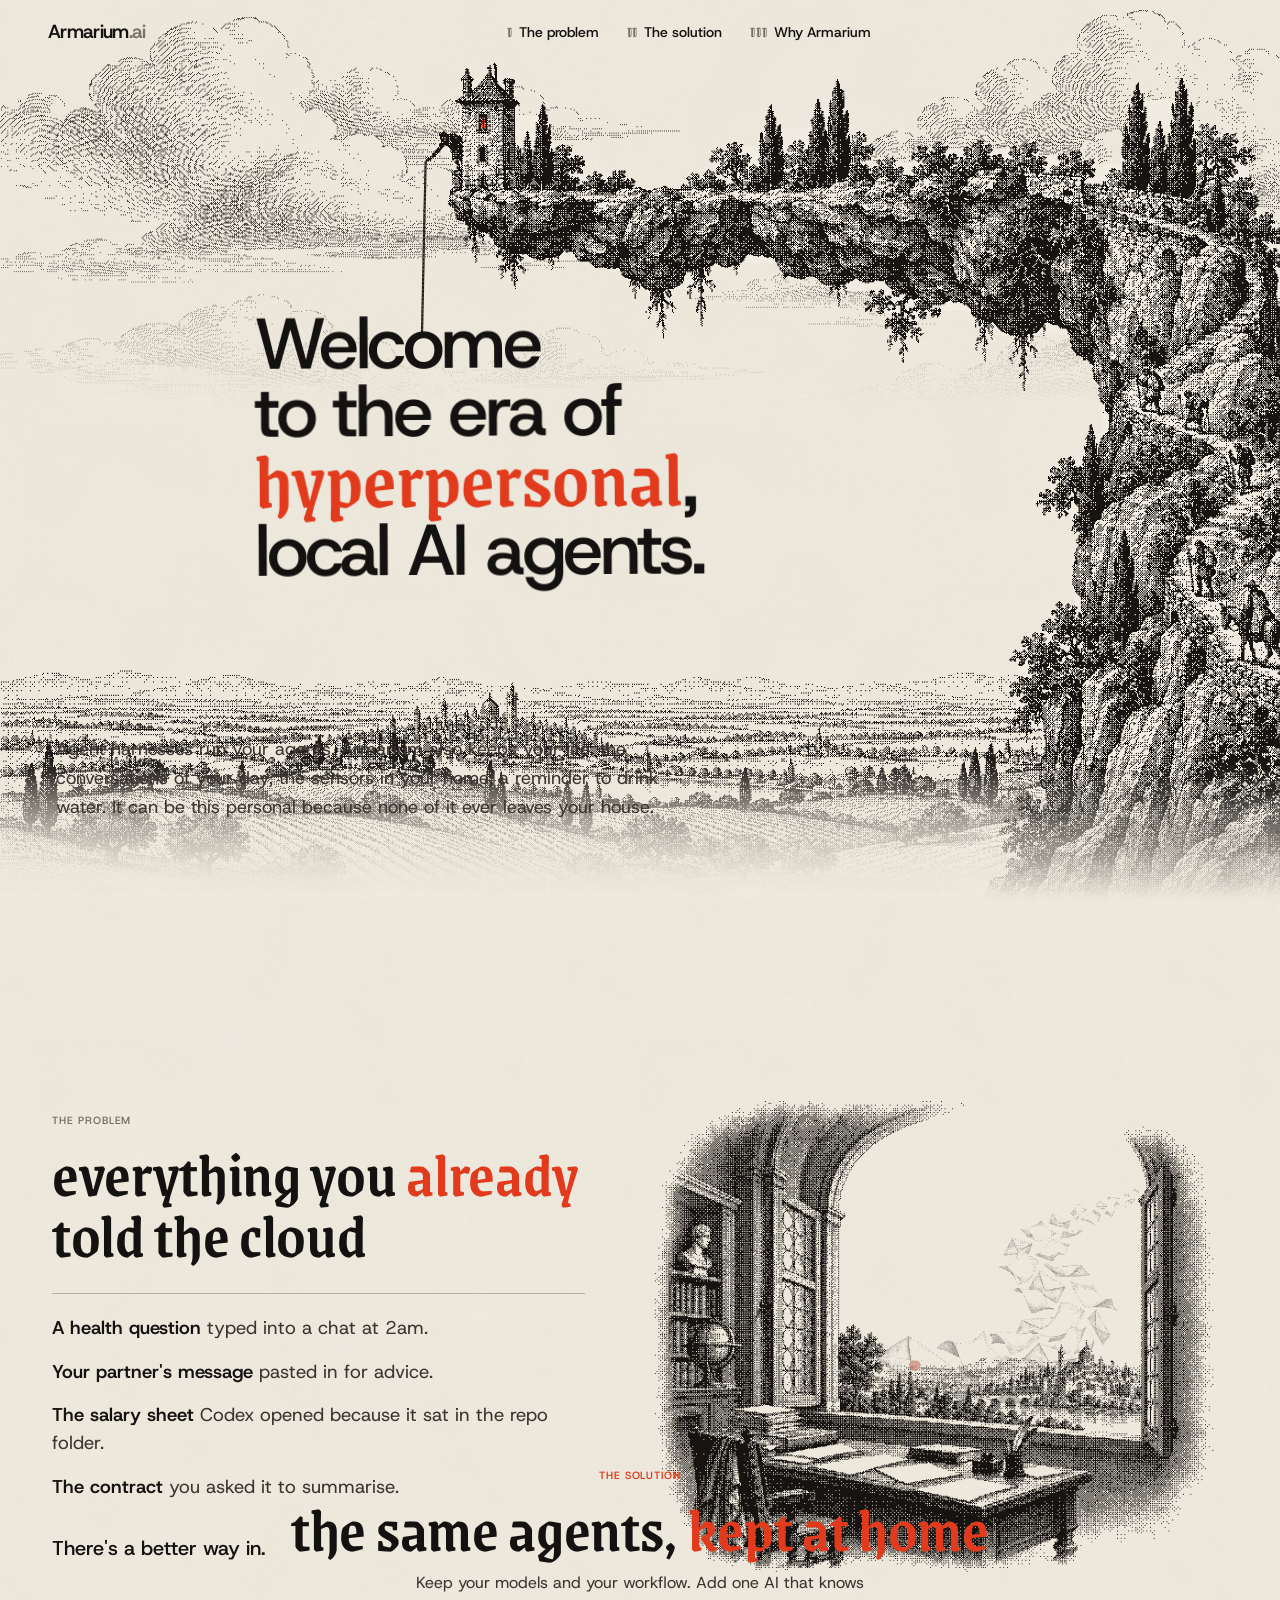
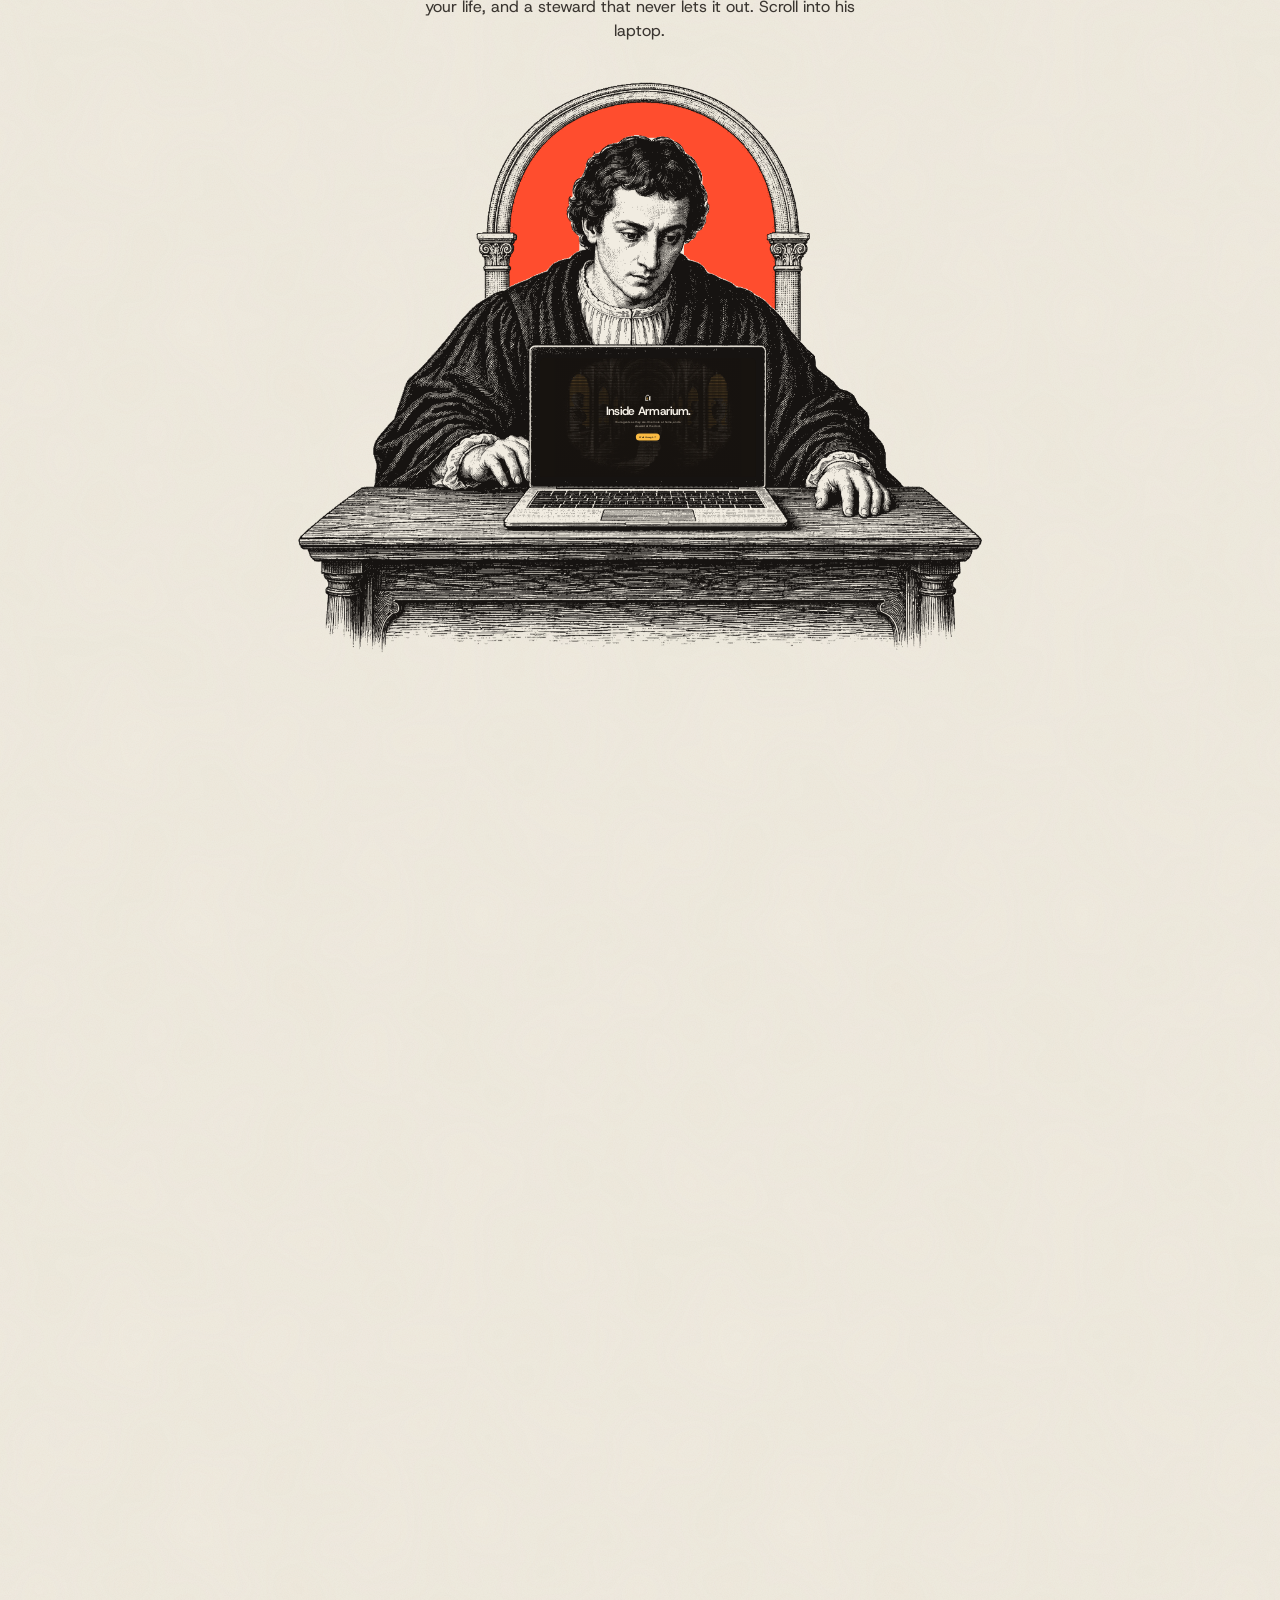
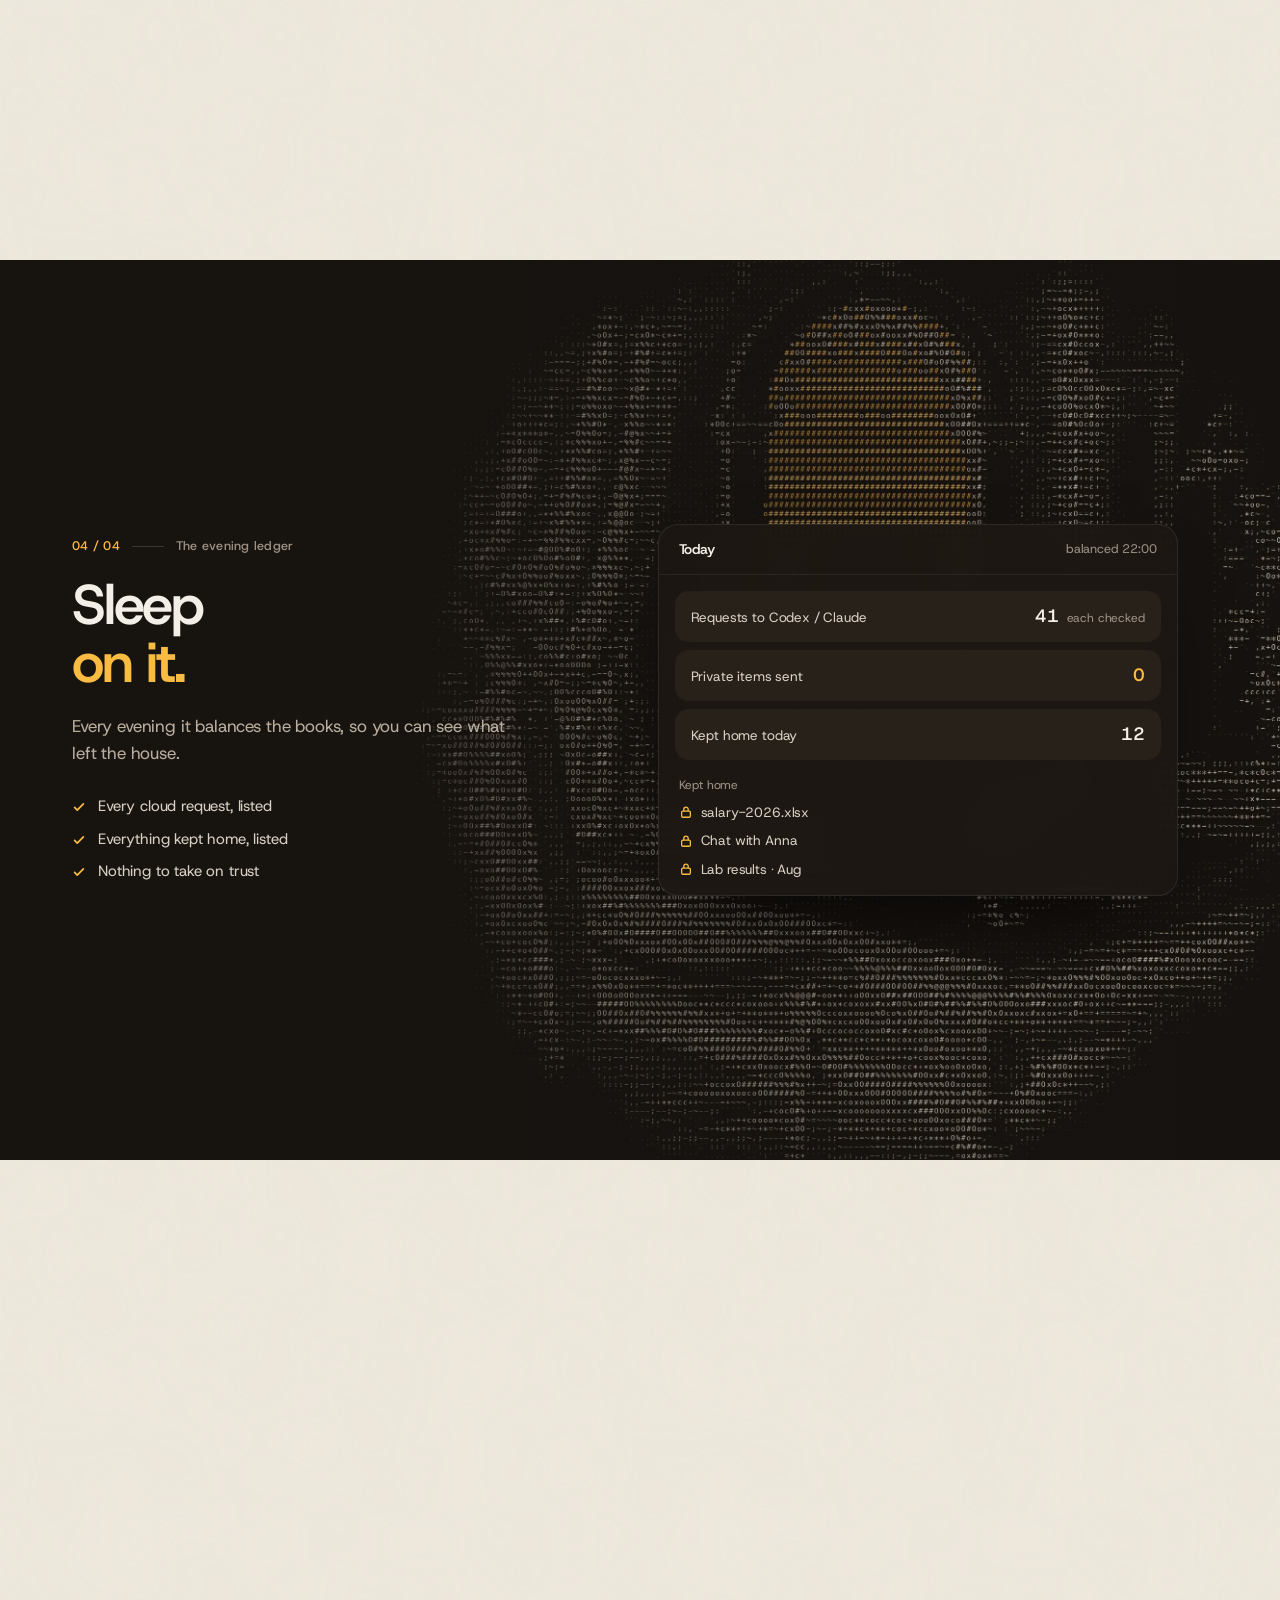
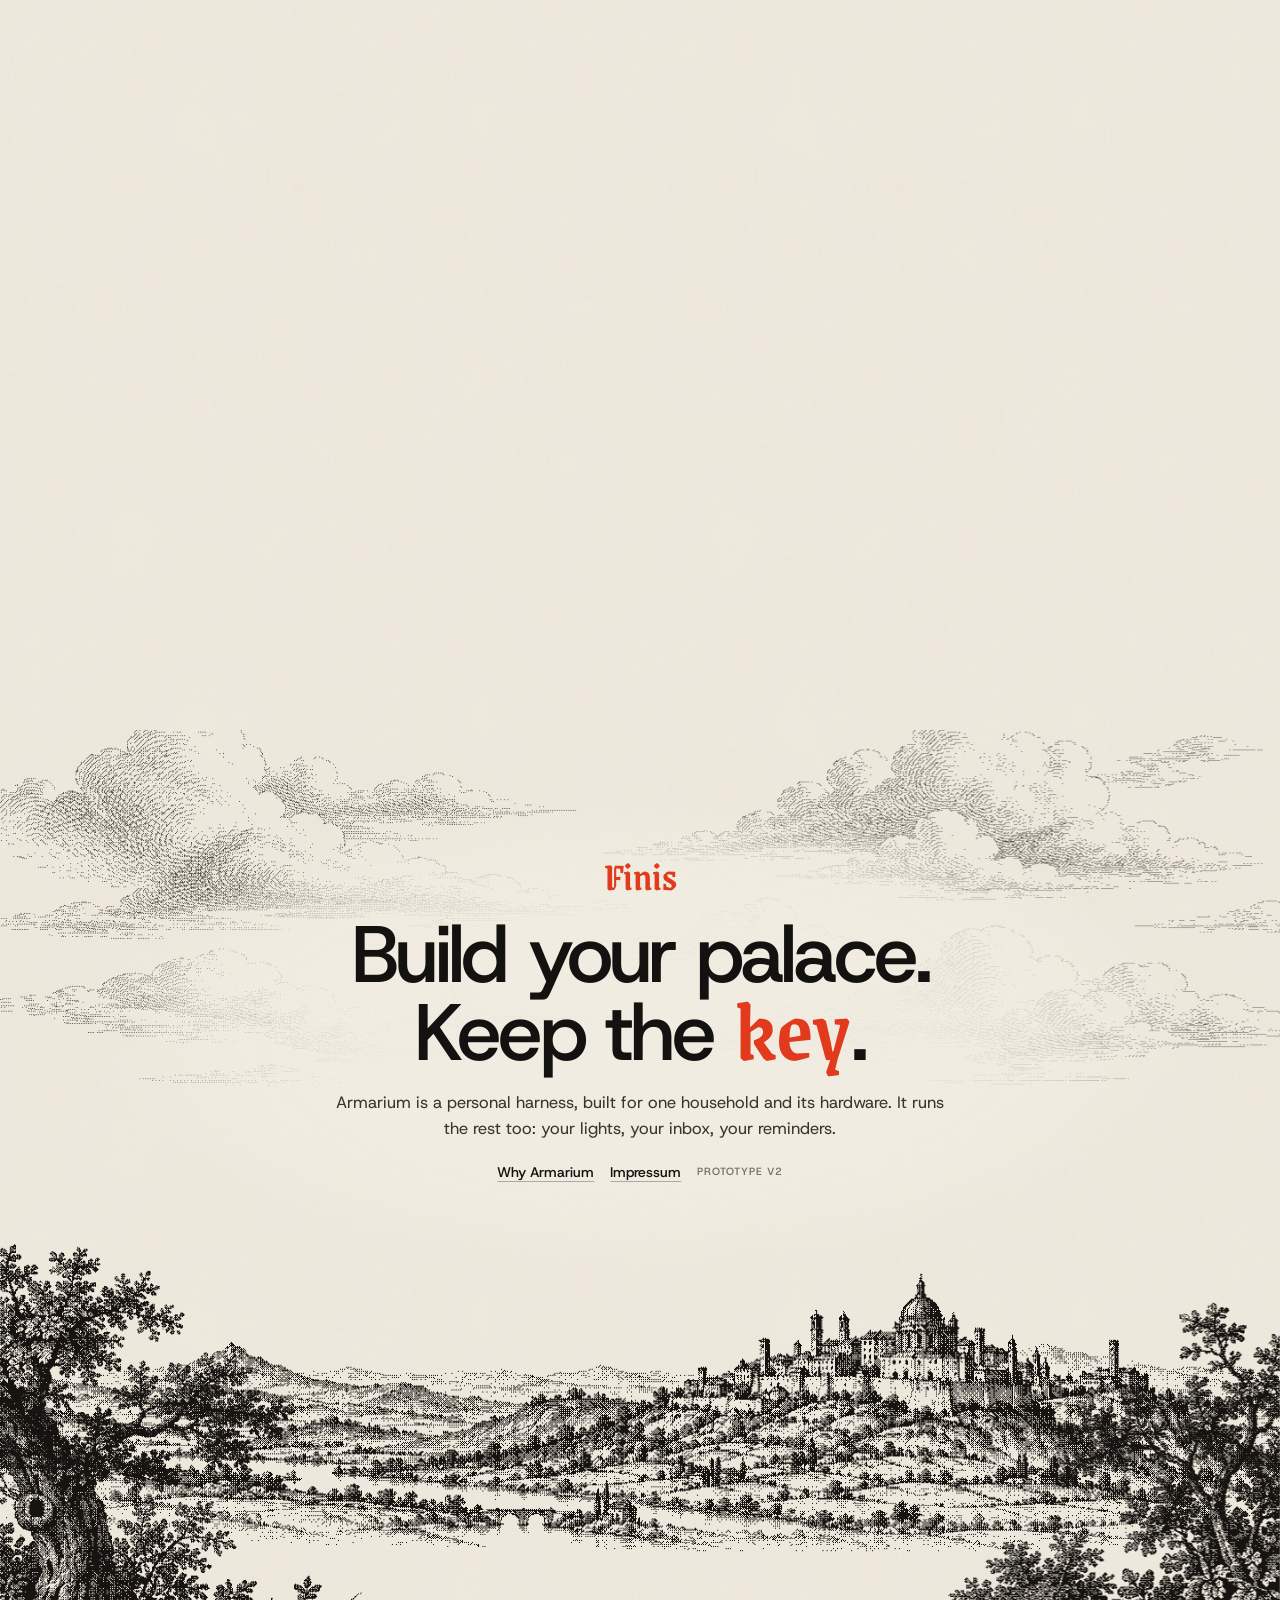
==== v2/index.html @ c32f6565 "v2: exit glide shows finis, centred problem on phone" ====
<!doctype html>
<html lang="en">
  <head>
    <meta charset="UTF-8" />
    <meta name="viewport" content="width=device-width, initial-scale=1.0" />
    <meta name="theme-color" content="#f1ece1" />
    <title>Armarium - the memory palace, rebuilt in your house</title>
    <meta name="description" content="A private, local-first AI that remembers your life, runs on your own hardware, and never tells anyone." />
    <link rel="icon" href="data:image/svg+xml,%3Csvg xmlns='http://www.w3.org/2000/svg' viewBox='0 0 32 32'%3E%3Crect width='32' height='32' rx='7' fill='%23141210'/%3E%3Cpath d='M9 26V15a7 7 0 0 1 14 0v11z' fill='%23ff4d2e'/%3E%3C/svg%3E" />
    <script type="module" crossorigin src="./assets/index-BwHgzNXh.js"></script>
    <link rel="stylesheet" crossorigin href="./assets/index-C-nIjkqU.css">
  </head>
  <body>
    <div id="root"></div>
  </body>
</html>
---- v2/assets/index-C-nIjkqU.css ----
@font-face{font-family:Host Grotesk Variable;font-style:normal;font-display:swap;font-weight:300 800;src:url(./host-grotesk-latin-ext-wght-normal-B8jkyusk.woff2) format("woff2-variations");unicode-range:U+0100-02BA,U+02BD-02C5,U+02C7-02CC,U+02CE-02D7,U+02DD-02FF,U+0304,U+0308,U+0329,U+1D00-1DBF,U+1E00-1E9F,U+1EF2-1EFF,U+2020,U+20A0-20AB,U+20AD-20C0,U+2113,U+2C60-2C7F,U+A720-A7FF}@font-face{font-family:Host Grotesk Variable;font-style:normal;font-display:swap;font-weight:300 800;src:url(./host-grotesk-latin-wght-normal-CBa0fl4q.woff2) format("woff2-variations");unicode-range:U+0000-00FF,U+0131,U+0152-0153,U+02BB-02BC,U+02C6,U+02DA,U+02DC,U+0304,U+0308,U+0329,U+2000-206F,U+20AC,U+2122,U+2191,U+2193,U+2212,U+2215,U+FEFF,U+FFFD}@font-face{font-family:Grenze Gotisch Variable;font-style:normal;font-display:swap;font-weight:100 900;src:url(./grenze-gotisch-vietnamese-wght-normal-DCapxpm9.woff2) format("woff2-variations");unicode-range:U+0102-0103,U+0110-0111,U+0128-0129,U+0168-0169,U+01A0-01A1,U+01AF-01B0,U+0300-0301,U+0303-0304,U+0308-0309,U+0323,U+0329,U+1EA0-1EF9,U+20AB}@font-face{font-family:Grenze Gotisch Variable;font-style:normal;font-display:swap;font-weight:100 900;src:url(./grenze-gotisch-latin-ext-wght-normal-HmOq8Fgg.woff2) format("woff2-variations");unicode-range:U+0100-02BA,U+02BD-02C5,U+02C7-02CC,U+02CE-02D7,U+02DD-02FF,U+0304,U+0308,U+0329,U+1D00-1DBF,U+1E00-1E9F,U+1EF2-1EFF,U+2020,U+20A0-20AB,U+20AD-20C0,U+2113,U+2C60-2C7F,U+A720-A7FF}@font-face{font-family:Grenze Gotisch Variable;font-style:normal;font-display:swap;font-weight:100 900;src:url(./grenze-gotisch-latin-wght-normal-BhUVw2FV.woff2) format("woff2-variations");unicode-range:U+0000-00FF,U+0131,U+0152-0153,U+02BB-02BC,U+02C6,U+02DA,U+02DC,U+0304,U+0308,U+0329,U+2000-206F,U+20AC,U+2122,U+2191,U+2193,U+2212,U+2215,U+FEFF,U+FFFD}@layer properties{@supports (((-webkit-hyphens:none)) and (not (margin-trim:inline))) or ((-moz-orient:inline) and (not (color:rgb(from red r g b)))){*,:before,:after,::backdrop{--tw-translate-x:0;--tw-translate-y:0;--tw-translate-z:0;--tw-scale-x:1;--tw-scale-y:1;--tw-scale-z:1;--tw-rotate-x:initial;--tw-rotate-y:initial;--tw-rotate-z:initial;--tw-skew-x:initial;--tw-skew-y:initial;--tw-pan-x:initial;--tw-pan-y:initial;--tw-pinch-zoom:initial;--tw-scroll-snap-strictness:proximity;--tw-space-y-reverse:0;--tw-border-style:solid;--tw-gradient-position:initial;--tw-gradient-from:#0000;--tw-gradient-via:#0000;--tw-gradient-to:#0000;--tw-gradient-stops:initial;--tw-gradient-via-stops:initial;--tw-gradient-from-position:0%;--tw-gradient-via-position:50%;--tw-gradient-to-position:100%;--tw-leading:initial;--tw-font-weight:initial;--tw-tracking:initial;--tw-ordinal:initial;--tw-slashed-zero:initial;--tw-numeric-figure:initial;--tw-numeric-spacing:initial;--tw-numeric-fraction:initial;--tw-shadow:0 0 #0000;--tw-shadow-color:initial;--tw-shadow-alpha:100%;--tw-inset-shadow:0 0 #0000;--tw-inset-shadow-color:initial;--tw-inset-shadow-alpha:100%;--tw-ring-color:initial;--tw-ring-shadow:0 0 #0000;--tw-inset-ring-color:initial;--tw-inset-ring-shadow:0 0 #0000;--tw-ring-inset:initial;--tw-ring-offset-width:0px;--tw-ring-offset-color:#fff;--tw-ring-offset-shadow:0 0 #0000;--tw-blur:initial;--tw-brightness:initial;--tw-contrast:initial;--tw-grayscale:initial;--tw-hue-rotate:initial;--tw-invert:initial;--tw-opacity:initial;--tw-saturate:initial;--tw-sepia:initial;--tw-drop-shadow:initial;--tw-drop-shadow-color:initial;--tw-drop-shadow-alpha:100%;--tw-drop-shadow-size:initial;--tw-backdrop-blur:initial;--tw-backdrop-brightness:initial;--tw-backdrop-contrast:initial;--tw-backdrop-grayscale:initial;--tw-backdrop-hue-rotate:initial;--tw-backdrop-invert:initial;--tw-backdrop-opacity:initial;--tw-backdrop-saturate:initial;--tw-backdrop-sepia:initial}}}@layer theme{:root,:host{--font-mono:ui-monospace, SFMono-Regular, Menlo, Monaco, Consolas, "Liberation Mono", "Courier New", monospace;--color-white:#fff;--spacing:.25rem;--font-weight-medium:500;--font-weight-semibold:600;--font-weight-bold:700;--blur-sm:8px;--blur-xl:24px;--default-transition-duration:.15s;--default-transition-timing-function:cubic-bezier(.4, 0, .2, 1);--default-font-family:var(--f-body);--default-mono-font-family:var(--font-mono);--color-paper:#f1ece1;--color-ink:#141210;--color-ink-2:#3a3530;--color-mute:#7a7266;--color-line:#14121024;--color-verm:#ff4d2e;--color-verm-deep:#e23a1c;--color-gold:#c79a3a}}@layer base{*,:after,:before,::backdrop{box-sizing:border-box;border:0 solid;margin:0;padding:0}::file-selector-button{box-sizing:border-box;border:0 solid;margin:0;padding:0}html,:host{-webkit-text-size-adjust:100%;tab-size:4;line-height:1.5;font-family:var(--default-font-family,-apple-system, BlinkMacSystemFont, "Segoe UI", Roboto, "Helvetica Neue", "Noto Sans", Arial, sans-serif, "Apple Color Emoji", "Segoe UI Emoji", "Segoe UI Symbol", "Noto Color Emoji");font-feature-settings:var(--default-font-feature-settings,normal);font-variation-settings:var(--default-font-variation-settings,normal);-webkit-tap-highlight-color:transparent}hr{height:0;color:inherit;border-top-width:1px}abbr:where([title]){-webkit-text-decoration:underline dotted;text-decoration:underline dotted}h1,h2,h3,h4,h5,h6{font-size:inherit;font-weight:inherit}a{color:inherit;-webkit-text-decoration:inherit;text-decoration:inherit}b,strong{font-weight:bolder}code,kbd,samp,pre{font-family:var(--default-mono-font-family,ui-monospace, SFMono-Regular, Menlo, Monaco, Consolas, "Liberation Mono", "Courier New", monospace);font-feature-settings:var(--default-mono-font-feature-settings,normal);font-variation-settings:var(--default-mono-font-variation-settings,normal);font-size:1em}small{font-size:80%}sub,sup{vertical-align:baseline;font-size:75%;line-height:0;position:relative}sub{bottom:-.25em}sup{top:-.5em}table{text-indent:0;border-color:inherit;border-collapse:collapse}:-moz-focusring:where(:not(iframe)){outline:auto}progress{vertical-align:baseline}summary{display:list-item}ol,ul,menu{list-style:none}img,svg,video,canvas,audio,iframe,embed,object{vertical-align:middle;display:block}img,video{max-width:100%;height:auto}button,input,select,optgroup,textarea{font:inherit;font-feature-settings:inherit;font-variation-settings:inherit;letter-spacing:inherit;color:inherit;opacity:1;background-color:#0000;border-radius:0}::file-selector-button{font:inherit;font-feature-settings:inherit;font-variation-settings:inherit;letter-spacing:inherit;color:inherit;opacity:1;background-color:#0000;border-radius:0}:where(select:is([multiple],[size])) optgroup{font-weight:bolder}:where(select:is([multiple],[size])) optgroup option{padding-inline-start:20px}::file-selector-button{margin-inline-end:4px}::placeholder{opacity:1}@supports (not ((-webkit-appearance:-apple-pay-button))) or (contain-intrinsic-size:1px){::placeholder{color:currentColor}@supports (color:color-mix(in lab,red,red)){::placeholder{color:color-mix(in oklab,currentcolor 50%,transparent)}}}textarea{resize:vertical}::-webkit-search-decoration{-webkit-appearance:none}::-webkit-date-and-time-value{min-height:1lh;text-align:inherit}::-webkit-datetime-edit{display:inline-flex}::-webkit-datetime-edit-fields-wrapper{padding:0}::-webkit-datetime-edit{padding-block:0}::-webkit-datetime-edit-year-field{padding-block:0}::-webkit-datetime-edit-month-field{padding-block:0}::-webkit-datetime-edit-day-field{padding-block:0}::-webkit-datetime-edit-hour-field{padding-block:0}::-webkit-datetime-edit-minute-field{padding-block:0}::-webkit-datetime-edit-second-field{padding-block:0}::-webkit-datetime-edit-millisecond-field{padding-block:0}::-webkit-datetime-edit-meridiem-field{padding-block:0}::-webkit-calendar-picker-indicator{line-height:1}:-moz-ui-invalid{box-shadow:none}button,input:where([type=button],[type=reset],[type=submit]){appearance:button}::file-selector-button{appearance:button}::-webkit-inner-spin-button{height:auto}::-webkit-outer-spin-button{height:auto}[hidden]:where(:not([hidden=until-found])){display:none!important}}@layer components;@layer utilities{.\@container{container-type:inline-size}.pointer-events-none{pointer-events:none}.visible{visibility:visible}.absolute{position:absolute}.fixed{position:fixed}.relative{position:relative}.static{position:static}.sticky{position:sticky}.inset-0{inset:0}.inset-x-0{inset-inline:0}.inset-y-0{inset-block:0}.-top-14{top:calc(var(--spacing) * -14)}.top-0{top:0}.top-1\/2{top:50%}.top-14{top:calc(var(--spacing) * 14)}.top-\[-2\%\]{top:-2%}.top-\[-7\%\]{top:-7%}.top-\[8\%\]{top:8%}.top-\[13\%\]{top:13%}.top-\[36\%\]{top:36%}.top-\[37\%\]{top:37%}.top-\[46\%\]{top:46%}.top-\[47\%\]{top:47%}.top-\[48\%\]{top:48%}.top-\[max\(15\%\,calc\(100\%-100vw\*1\.62\+8svh\)\)\]{top:max(15%,100% - 162vw + 8svh)}.top-full{top:100%}.right-0{right:0}.right-\[-2\%\]{right:-2%}.bottom-0{bottom:0}.left-0{left:0}.left-1\/2{left:50%}.left-2\.5{left:calc(var(--spacing) * 2.5)}.left-7{left:calc(var(--spacing) * 7)}.left-\[-10\%\]{left:-10%}.isolate{isolation:isolate}.-z-10{z-index:-10}.z-10{z-index:10}.z-40{z-index:40}.z-\[1\]{z-index:1}.z-\[2\]{z-index:2}.z-\[3\]{z-index:3}.z-\[70\]{z-index:70}.z-\[80\]{z-index:80}.container{width:100%}@media(min-width:40rem){.container{max-width:40rem}}@media(min-width:48rem){.container{max-width:48rem}}@media(min-width:64rem){.container{max-width:64rem}}@media(min-width:80rem){.container{max-width:80rem}}@media(min-width:96rem){.container{max-width:96rem}}.m-0{margin:0}.-mx-4{margin-inline:calc(var(--spacing) * -4)}.mx-auto{margin-inline:auto}.mt-1{margin-top:var(--spacing)}.mt-1\.5{margin-top:calc(var(--spacing) * 1.5)}.mt-2{margin-top:calc(var(--spacing) * 2)}.mt-3{margin-top:calc(var(--spacing) * 3)}.mt-3\.5{margin-top:calc(var(--spacing) * 3.5)}.mt-4{margin-top:calc(var(--spacing) * 4)}.mt-5{margin-top:calc(var(--spacing) * 5)}.mt-6{margin-top:calc(var(--spacing) * 6)}.mt-7{margin-top:calc(var(--spacing) * 7)}.mt-8{margin-top:calc(var(--spacing) * 8)}.mt-10{margin-top:calc(var(--spacing) * 10)}.mt-12{margin-top:calc(var(--spacing) * 12)}.mt-16{margin-top:calc(var(--spacing) * 16)}.mt-20{margin-top:calc(var(--spacing) * 20)}.mt-24{margin-top:calc(var(--spacing) * 24)}.mt-\[5px\]{margin-top:5px}.ml-2{margin-left:calc(var(--spacing) * 2)}.block{display:block}.flex{display:flex}.grid{display:grid}.hidden{display:none}.inline{display:inline}.inline-flex{display:inline-flex}.table{display:table}.h-2{height:calc(var(--spacing) * 2)}.h-3\.5{height:calc(var(--spacing) * 3.5)}.h-4{height:calc(var(--spacing) * 4)}.h-5{height:calc(var(--spacing) * 5)}.h-6{height:calc(var(--spacing) * 6)}.h-12{height:calc(var(--spacing) * 12)}.h-16{height:calc(var(--spacing) * 16)}.h-32{height:calc(var(--spacing) * 32)}.h-\[2px\]{height:2px}.h-\[9px\]{height:9px}.h-\[26px\]{height:26px}.h-\[48\%\]{height:48%}.h-\[52\%\]{height:52%}.h-\[100svh\]{height:100svh}.h-\[100vh\]{height:100vh}.h-\[118\%\]{height:118%}.h-\[140px\]{height:140px}.h-auto{height:auto}.h-full{height:100%}.h-px{height:1px}.min-h-\[640px\]{min-height:640px}.min-h-\[660px\]{min-height:660px}.min-h-\[720px\]{min-height:720px}.min-h-full{min-height:100%}.w-2{width:calc(var(--spacing) * 2)}.w-3\.5{width:calc(var(--spacing) * 3.5)}.w-4{width:calc(var(--spacing) * 4)}.w-5{width:calc(var(--spacing) * 5)}.w-6{width:calc(var(--spacing) * 6)}.w-8{width:calc(var(--spacing) * 8)}.w-12{width:calc(var(--spacing) * 12)}.w-\[9px\]{width:9px}.w-\[18\%\]{width:18%}.w-\[26px\]{width:26px}.w-\[118\%\]{width:118%}.w-\[120\%\]{width:120%}.w-\[600\%\]{width:600%}.w-\[min\(1100px\,86\%\)\]{width:min(1100px,86%)}.w-auto{width:auto}.w-full{width:100%}.max-w-\[340px\]{max-width:340px}.max-w-\[360px\]{max-width:360px}.max-w-\[440px\]{max-width:440px}.max-w-\[460px\]{max-width:460px}.max-w-\[520px\]{max-width:520px}.max-w-\[620px\]{max-width:620px}.max-w-\[640px\]{max-width:640px}.max-w-\[680px\]{max-width:680px}.max-w-\[760px\]{max-width:760px}.max-w-\[900px\]{max-width:900px}.max-w-\[1200px\]{max-width:1200px}.max-w-\[1240px\]{max-width:1240px}.max-w-\[1280px\]{max-width:1280px}.max-w-\[1440px\]{max-width:1440px}.max-w-none{max-width:none}.flex-1{flex:1}.shrink-0{flex-shrink:0}.grow{flex-grow:1}.origin-top-left{transform-origin:0 0}.-translate-x-1\/2{--tw-translate-x: -50% ;translate:var(--tw-translate-x) var(--tw-translate-y)}.-translate-x-full{--tw-translate-x:-100%;translate:var(--tw-translate-x) var(--tw-translate-y)}.-translate-y-1\/2{--tw-translate-y: -50% ;translate:var(--tw-translate-x) var(--tw-translate-y)}.translate-y-\[6\%\]{--tw-translate-y:6%;translate:var(--tw-translate-x) var(--tw-translate-y)}.translate-y-\[9\%\]{--tw-translate-y:9%;translate:var(--tw-translate-x) var(--tw-translate-y)}.-scale-x-100{--tw-scale-x: -100% ;scale:var(--tw-scale-x) var(--tw-scale-y)}.transform{transform:var(--tw-rotate-x,) var(--tw-rotate-y,) var(--tw-rotate-z,) var(--tw-skew-x,) var(--tw-skew-y,)}.cursor-pointer{cursor:pointer}.touch-pan-y{--tw-pan-y:pan-y;touch-action:var(--tw-pan-x,) var(--tw-pan-y,) var(--tw-pinch-zoom,)}.resize{resize:both}.snap-x{scroll-snap-type:x var(--tw-scroll-snap-strictness)}.snap-mandatory{--tw-scroll-snap-strictness:mandatory}.snap-start{scroll-snap-align:start}.snap-always{scroll-snap-stop:always}.scroll-mt-10{scroll-margin-top:calc(var(--spacing) * 10)}.list-none{list-style-type:none}.grid-cols-2{grid-template-columns:repeat(2,minmax(0,1fr))}.flex-col{flex-direction:column}.flex-wrap{flex-wrap:wrap}.place-items-center{place-items:center}.items-baseline{align-items:baseline}.items-center{align-items:center}.justify-between{justify-content:space-between}.justify-center{justify-content:center}.justify-start{justify-content:flex-start}.gap-1{gap:var(--spacing)}.gap-1\.5{gap:calc(var(--spacing) * 1.5)}.gap-2{gap:calc(var(--spacing) * 2)}.gap-2\.5{gap:calc(var(--spacing) * 2.5)}.gap-3{gap:calc(var(--spacing) * 3)}.gap-4{gap:calc(var(--spacing) * 4)}.gap-5{gap:calc(var(--spacing) * 5)}.gap-6{gap:calc(var(--spacing) * 6)}.gap-7{gap:calc(var(--spacing) * 7)}.gap-8{gap:calc(var(--spacing) * 8)}.gap-14{gap:calc(var(--spacing) * 14)}:where(.space-y-1>:not(:last-child)){--tw-space-y-reverse:0;margin-block-start:calc(var(--spacing) * var(--tw-space-y-reverse));margin-block-end:calc(var(--spacing) * calc(1 - var(--tw-space-y-reverse)))}:where(.space-y-2>:not(:last-child)){--tw-space-y-reverse:0;margin-block-start:calc(calc(var(--spacing) * 2) * var(--tw-space-y-reverse));margin-block-end:calc(calc(var(--spacing) * 2) * calc(1 - var(--tw-space-y-reverse)))}:where(.space-y-2\.5>:not(:last-child)){--tw-space-y-reverse:0;margin-block-start:calc(calc(var(--spacing) * 2.5) * var(--tw-space-y-reverse));margin-block-end:calc(calc(var(--spacing) * 2.5) * calc(1 - var(--tw-space-y-reverse)))}:where(.space-y-3\.5>:not(:last-child)){--tw-space-y-reverse:0;margin-block-start:calc(calc(var(--spacing) * 3.5) * var(--tw-space-y-reverse));margin-block-end:calc(calc(var(--spacing) * 3.5) * calc(1 - var(--tw-space-y-reverse)))}:where(.space-y-4>:not(:last-child)){--tw-space-y-reverse:0;margin-block-start:calc(calc(var(--spacing) * 4) * var(--tw-space-y-reverse));margin-block-end:calc(calc(var(--spacing) * 4) * calc(1 - var(--tw-space-y-reverse)))}:where(.space-y-8>:not(:last-child)){--tw-space-y-reverse:0;margin-block-start:calc(calc(var(--spacing) * 8) * var(--tw-space-y-reverse));margin-block-end:calc(calc(var(--spacing) * 8) * calc(1 - var(--tw-space-y-reverse)))}:where(.space-y-24>:not(:last-child)){--tw-space-y-reverse:0;margin-block-start:calc(calc(var(--spacing) * 24) * var(--tw-space-y-reverse));margin-block-end:calc(calc(var(--spacing) * 24) * calc(1 - var(--tw-space-y-reverse)))}.gap-x-4{column-gap:calc(var(--spacing) * 4)}.gap-y-2{row-gap:calc(var(--spacing) * 2)}.overflow-hidden{overflow:hidden}.overflow-visible{overflow:visible}.overflow-x-auto{overflow-x:auto}.overscroll-contain{overscroll-behavior:contain}.overscroll-x-contain{overscroll-behavior-x:contain}.rounded-\[6px\]{border-radius:6px}.rounded-\[14px\]{border-radius:14px}.rounded-\[20px\]{border-radius:20px}.rounded-full{border-radius:3.40282e38px}.border{border-style:var(--tw-border-style);border-width:1px}.border-t{border-top-style:var(--tw-border-style);border-top-width:1px}.border-b{border-bottom-style:var(--tw-border-style);border-bottom-width:1px}.border-ink\/25{border-color:#14121040}@supports (color:color-mix(in lab,red,red)){.border-ink\/25{border-color:color-mix(in oklab,var(--color-ink) 25%,transparent)}}.border-ink\/80{border-color:#141210cc}@supports (color:color-mix(in lab,red,red)){.border-ink\/80{border-color:color-mix(in oklab,var(--color-ink) 80%,transparent)}}.border-line{border-color:var(--color-line)}.border-white\/\[0\.07\]{border-color:#ffffff12}@supports (color:color-mix(in lab,red,red)){.border-white\/\[0\.07\]{border-color:color-mix(in oklab,var(--color-white) 7%,transparent)}}.border-white\/\[0\.08\]{border-color:#ffffff14}@supports (color:color-mix(in lab,red,red)){.border-white\/\[0\.08\]{border-color:color-mix(in oklab,var(--color-white) 8%,transparent)}}.bg-\[\#1d1813\]\/90{background-color:#1d1813e6}.bg-\[\#17130f\]{background-color:#17130f}.bg-\[\#28211a\]{background-color:#28211a}.bg-\[\#fabb43\]{background-color:#fabb43}.bg-\[\#fabb43\]\/\[0\.13\]{background-color:#fabb4321}.bg-ink{background-color:var(--color-ink)}.bg-paper{background-color:var(--color-paper)}.bg-paper\/80{background-color:#f1ece1cc}@supports (color:color-mix(in lab,red,red)){.bg-paper\/80{background-color:color-mix(in oklab,var(--color-paper) 80%,transparent)}}.bg-verm{background-color:var(--color-verm)}.bg-white\/15{background-color:#ffffff26}@supports (color:color-mix(in lab,red,red)){.bg-white\/15{background-color:color-mix(in oklab,var(--color-white) 15%,transparent)}}.bg-gradient-to-b{--tw-gradient-position:to bottom in oklab;background-image:linear-gradient(var(--tw-gradient-stops))}.bg-gradient-to-r{--tw-gradient-position:to right in oklab;background-image:linear-gradient(var(--tw-gradient-stops))}.bg-\[linear-gradient\(180deg\,rgba\(23\,19\,15\,\.1\)_0\%\,rgba\(23\,19\,15\,\.55\)_14\%\,rgba\(23\,19\,15\,\.92\)_30\%\,\#17130f_42\%\)\]{background-image:linear-gradient(#17130f1a,#17130f8c 14%,#17130feb 30%,#17130f 42%)}.bg-\[radial-gradient\(ellipse_at_center\,rgb\(241_236_225\/0\.95\)_35\%\,rgb\(241_236_225\/0\.7\)_55\%\,transparent_72\%\)\]{background-image:radial-gradient(#f1ece1f2 35%,#f1ece1b3 55%,#0000 72%)}.bg-\[radial-gradient\(ellipse_at_center\,rgb\(241_236_225\/0\.95\)_40\%\,rgb\(241_236_225\/0\.7\)_60\%\,transparent_78\%\)\]{background-image:radial-gradient(#f1ece1f2 40%,#f1ece1b3 60%,#0000 78%)}.bg-\[radial-gradient\(ellipse_at_center\,rgba\(23\,19\,15\,\.92\)_0\%\,rgba\(23\,19\,15\,\.6\)_40\%\,rgba\(23\,19\,15\,\.05\)_100\%\)\]{background-image:radial-gradient(#17130feb,#17130f99 40%,#17130f0d)}.from-paper{--tw-gradient-from:var(--color-paper);--tw-gradient-stops:var(--tw-gradient-via-stops,var(--tw-gradient-position), var(--tw-gradient-from) var(--tw-gradient-from-position), var(--tw-gradient-to) var(--tw-gradient-to-position))}.from-paper\/0{--tw-gradient-from:#0000}@supports (color:color-mix(in lab,red,red)){.from-paper\/0{--tw-gradient-from:color-mix(in oklab, var(--color-paper) 0%, transparent)}}.from-paper\/0{--tw-gradient-stops:var(--tw-gradient-via-stops,var(--tw-gradient-position), var(--tw-gradient-from) var(--tw-gradient-from-position), var(--tw-gradient-to) var(--tw-gradient-to-position))}.to-paper{--tw-gradient-to:var(--color-paper);--tw-gradient-stops:var(--tw-gradient-via-stops,var(--tw-gradient-position), var(--tw-gradient-from) var(--tw-gradient-from-position), var(--tw-gradient-to) var(--tw-gradient-to-position))}.to-paper\/0{--tw-gradient-to:#0000}@supports (color:color-mix(in lab,red,red)){.to-paper\/0{--tw-gradient-to:color-mix(in oklab, var(--color-paper) 0%, transparent)}}.to-paper\/0{--tw-gradient-stops:var(--tw-gradient-via-stops,var(--tw-gradient-position), var(--tw-gradient-from) var(--tw-gradient-from-position), var(--tw-gradient-to) var(--tw-gradient-to-position))}.object-cover{object-fit:cover}.object-bottom{object-position:bottom}.object-right-bottom{object-position:right bottom}.object-top{object-position:top}.p-0{padding:0}.p-4{padding:calc(var(--spacing) * 4)}.px-1{padding-inline:var(--spacing)}.px-2{padding-inline:calc(var(--spacing) * 2)}.px-2\.5{padding-inline:calc(var(--spacing) * 2.5)}.px-4{padding-inline:calc(var(--spacing) * 4)}.px-5{padding-inline:calc(var(--spacing) * 5)}.px-6{padding-inline:calc(var(--spacing) * 6)}.px-8{padding-inline:calc(var(--spacing) * 8)}.py-1{padding-block:var(--spacing)}.py-2{padding-block:calc(var(--spacing) * 2)}.py-2\.5{padding-block:calc(var(--spacing) * 2.5)}.py-3{padding-block:calc(var(--spacing) * 3)}.py-3\.5{padding-block:calc(var(--spacing) * 3.5)}.py-4{padding-block:calc(var(--spacing) * 4)}.pt-2{padding-top:calc(var(--spacing) * 2)}.pt-3{padding-top:calc(var(--spacing) * 3)}.pt-5{padding-top:calc(var(--spacing) * 5)}.pt-6{padding-top:calc(var(--spacing) * 6)}.pt-8{padding-top:calc(var(--spacing) * 8)}.pt-10{padding-top:calc(var(--spacing) * 10)}.pt-20{padding-top:calc(var(--spacing) * 20)}.pt-24{padding-top:calc(var(--spacing) * 24)}.pt-28{padding-top:calc(var(--spacing) * 28)}.pt-\[8svh\]{padding-top:8svh}.pr-2{padding-right:calc(var(--spacing) * 2)}.pr-3{padding-right:calc(var(--spacing) * 3)}.pr-3\.5{padding-right:calc(var(--spacing) * 3.5)}.pb-4{padding-bottom:calc(var(--spacing) * 4)}.pb-5{padding-bottom:calc(var(--spacing) * 5)}.pb-10{padding-bottom:calc(var(--spacing) * 10)}.pb-16{padding-bottom:calc(var(--spacing) * 16)}.pl-2{padding-left:calc(var(--spacing) * 2)}.pl-2\.5{padding-left:calc(var(--spacing) * 2.5)}.pl-4{padding-left:calc(var(--spacing) * 4)}.pl-5{padding-left:calc(var(--spacing) * 5)}.text-center{text-align:center}.text-right{text-align:right}.font-\[ui-monospace\,SFMono-Regular\,Menlo\,monospace\]{font-family:ui-monospace,SFMono-Regular,Menlo,monospace}.text-\[11px\]{font-size:11px}.text-\[12\.5px\]{font-size:12.5px}.text-\[12px\]{font-size:12px}.text-\[13\.5px\]{font-size:13.5px}.text-\[13px\]{font-size:13px}.text-\[14\.5px\]{font-size:14.5px}.text-\[14px\]{font-size:14px}.text-\[15\.5px\]{font-size:15.5px}.text-\[15px\]{font-size:15px}.text-\[16\.5px\]{font-size:16.5px}.text-\[16px\]{font-size:16px}.text-\[17px\]{font-size:17px}.text-\[18\.5px\]{font-size:18.5px}.text-\[18px\]{font-size:18px}.text-\[19px\]{font-size:19px}.text-\[20px\]{font-size:20px}.text-\[30px\]{font-size:30px}.text-\[34px\]{font-size:34px}.text-\[44px\]{font-size:44px}.text-\[52px\]{font-size:52px}.text-\[64px\]{font-size:64px}.text-\[clamp\(36px\,11\.2vw\,50px\)\]{font-size:clamp(36px,11.2vw,50px)}.leading-\[0\.95\]{--tw-leading:.95;line-height:.95}.leading-\[0\.98\]{--tw-leading:.98;line-height:.98}.leading-\[1\.3\]{--tw-leading:1.3;line-height:1.3}.leading-\[1\.04\]{--tw-leading:1.04;line-height:1.04}.leading-\[1\.5\]{--tw-leading:1.5;line-height:1.5}.leading-\[1\.6\]{--tw-leading:1.6;line-height:1.6}.leading-\[1\.7\]{--tw-leading:1.7;line-height:1.7}.leading-\[1\.35\]{--tw-leading:1.35;line-height:1.35}.leading-\[1\.45\]{--tw-leading:1.45;line-height:1.45}.leading-\[1\.55\]{--tw-leading:1.55;line-height:1.55}.leading-\[1\.65\]{--tw-leading:1.65;line-height:1.65}.leading-\[1\],.leading-none{--tw-leading:1;line-height:1}.font-bold{--tw-font-weight:var(--font-weight-bold);font-weight:var(--font-weight-bold)}.font-medium{--tw-font-weight:var(--font-weight-medium);font-weight:var(--font-weight-medium)}.font-semibold{--tw-font-weight:var(--font-weight-semibold);font-weight:var(--font-weight-semibold)}.tracking-\[-0\.04em\]{--tw-tracking:-.04em;letter-spacing:-.04em}.tracking-\[-0\.035em\]{--tw-tracking:-.035em;letter-spacing:-.035em}.tracking-\[-0\.045em\]{--tw-tracking:-.045em;letter-spacing:-.045em}.tracking-\[0\.02em\]{--tw-tracking:.02em;letter-spacing:.02em}.tracking-\[0\.09em\]{--tw-tracking:.09em;letter-spacing:.09em}.whitespace-nowrap{white-space:nowrap}.text-\[\#8fd18a\]{color:#8fd18a}.text-\[\#9c9083\]{color:#9c9083}.text-\[\#17130f\]{color:#17130f}.text-\[\#b9ae9f\]{color:#b9ae9f}.text-\[\#d9d0c3\]{color:#d9d0c3}.text-\[\#f4efe6\]{color:#f4efe6}.text-\[\#fabb43\]{color:#fabb43}.text-\[\#ff8a70\]{color:#ff8a70}.text-ink{color:var(--color-ink)}.text-ink-2{color:var(--color-ink-2)}.text-mute{color:var(--color-mute)}.text-paper{color:var(--color-paper)}.text-verm-deep{color:var(--color-verm-deep)}.lowercase{text-transform:lowercase}.uppercase{text-transform:uppercase}.tabular-nums{--tw-numeric-spacing:tabular-nums;font-variant-numeric:var(--tw-ordinal,) var(--tw-slashed-zero,) var(--tw-numeric-figure,) var(--tw-numeric-spacing,) var(--tw-numeric-fraction,)}.underline{text-decoration-line:underline}.decoration-ink\/30{text-decoration-color:#1412104d}@supports (color:color-mix(in lab,red,red)){.decoration-ink\/30{-webkit-text-decoration-color:color-mix(in oklab,var(--color-ink) 30%,transparent);text-decoration-color:color-mix(in oklab,var(--color-ink) 30%,transparent)}}.underline-offset-4{text-underline-offset:4px}.opacity-60{opacity:.6}.opacity-70{opacity:.7}.opacity-80{opacity:.8}.opacity-90{opacity:.9}.shadow-\[0_40px_80px_-40px_rgba\(0\,0\,0\,\.9\)\]{--tw-shadow:0 40px 80px -40px var(--tw-shadow-color,#000000e6);box-shadow:var(--tw-inset-shadow),var(--tw-inset-ring-shadow),var(--tw-ring-offset-shadow),var(--tw-ring-shadow),var(--tw-shadow)}.ring,.ring-1{--tw-ring-shadow:var(--tw-ring-inset,) 0 0 0 calc(1px + var(--tw-ring-offset-width)) var(--tw-ring-color,currentcolor);box-shadow:var(--tw-inset-shadow),var(--tw-inset-ring-shadow),var(--tw-ring-offset-shadow),var(--tw-ring-shadow),var(--tw-shadow)}.ring-ink{--tw-ring-color:var(--color-ink)}.ring-offset-\[1\.5px\]{--tw-ring-offset-width:1.5px;--tw-ring-offset-shadow:var(--tw-ring-inset,) 0 0 0 var(--tw-ring-offset-width) var(--tw-ring-offset-color)}.ring-offset-paper{--tw-ring-offset-color:var(--color-paper)}.blur{--tw-blur:blur(8px);filter:var(--tw-blur,) var(--tw-brightness,) var(--tw-contrast,) var(--tw-grayscale,) var(--tw-hue-rotate,) var(--tw-invert,) var(--tw-saturate,) var(--tw-sepia,) var(--tw-drop-shadow,)}.backdrop-blur-sm{--tw-backdrop-blur:blur(var(--blur-sm));-webkit-backdrop-filter:var(--tw-backdrop-blur,) var(--tw-backdrop-brightness,) var(--tw-backdrop-contrast,) var(--tw-backdrop-grayscale,) var(--tw-backdrop-hue-rotate,) var(--tw-backdrop-invert,) var(--tw-backdrop-opacity,) var(--tw-backdrop-saturate,) var(--tw-backdrop-sepia,);backdrop-filter:var(--tw-backdrop-blur,) var(--tw-backdrop-brightness,) var(--tw-backdrop-contrast,) var(--tw-backdrop-grayscale,) var(--tw-backdrop-hue-rotate,) var(--tw-backdrop-invert,) var(--tw-backdrop-opacity,) var(--tw-backdrop-saturate,) var(--tw-backdrop-sepia,)}.backdrop-blur-xl{--tw-backdrop-blur:blur(var(--blur-xl));-webkit-backdrop-filter:var(--tw-backdrop-blur,) var(--tw-backdrop-brightness,) var(--tw-backdrop-contrast,) var(--tw-backdrop-grayscale,) var(--tw-backdrop-hue-rotate,) var(--tw-backdrop-invert,) var(--tw-backdrop-opacity,) var(--tw-backdrop-saturate,) var(--tw-backdrop-sepia,);backdrop-filter:var(--tw-backdrop-blur,) var(--tw-backdrop-brightness,) var(--tw-backdrop-contrast,) var(--tw-backdrop-grayscale,) var(--tw-backdrop-hue-rotate,) var(--tw-backdrop-invert,) var(--tw-backdrop-opacity,) var(--tw-backdrop-saturate,) var(--tw-backdrop-sepia,)}.transition-colors{transition-property:color,background-color,border-color,outline-color,text-decoration-color,fill,stroke,--tw-gradient-from,--tw-gradient-via,--tw-gradient-to;transition-timing-function:var(--tw-ease,var(--default-transition-timing-function));transition-duration:var(--tw-duration,var(--default-transition-duration))}.transition-transform{transition-property:transform,translate,scale,rotate;transition-timing-function:var(--tw-ease,var(--default-transition-timing-function));transition-duration:var(--tw-duration,var(--default-transition-duration))}.will-change-transform{will-change:transform}.select-none{-webkit-user-select:none;user-select:none}.\[backface-visibility\:hidden\]{backface-visibility:hidden}.\[image-rendering\:pixelated\]{image-rendering:pixelated}@media(hover:hover){.group-hover\:translate-x-0\.5:is(:where(.group):hover *){--tw-translate-x:calc(var(--spacing) * .5);translate:var(--tw-translate-x) var(--tw-translate-y)}.group-hover\:text-verm-deep:is(:where(.group):hover *){color:var(--color-verm-deep)}.hover\:bg-ink:hover{background-color:var(--color-ink)}.hover\:bg-verm-deep:hover{background-color:var(--color-verm-deep)}.hover\:text-paper:hover{color:var(--color-paper)}.hover\:text-verm-deep:hover{color:var(--color-verm-deep)}}@media not all and (min-width:40rem){.max-sm\:\!top-auto{top:auto!important}.max-sm\:\!right-0{right:0!important}.max-sm\:\!right-\[-13\%\]{right:-13%!important}.max-sm\:\!right-\[-19\%\]{right:-19%!important}.max-sm\:\!bottom-0{bottom:0!important}.max-sm\:\!left-auto{left:auto!important}.max-sm\:\!h-\[86\%\]{height:86%!important}.max-sm\:\!h-\[88\%\]{height:88%!important}.max-sm\:\!w-auto{width:auto!important}.max-sm\:\!max-w-none{max-width:none!important}.max-sm\:translate-y-\[7\%\]{--tw-translate-y:7%;translate:var(--tw-translate-x) var(--tw-translate-y)}.max-sm\:translate-y-\[13\%\]{--tw-translate-y:13%;translate:var(--tw-translate-x) var(--tw-translate-y)}}@media(min-width:40rem){.sm\:inset-y-0{inset-block:0}.sm\:top-0{top:0}.sm\:top-\[14\%\]{top:14%}.sm\:order-2{order:2}.sm\:mt-20{margin-top:calc(var(--spacing) * 20)}.sm\:block{display:block}.sm\:grid{display:grid}.sm\:hidden{display:none}.sm\:w-\[46\%\]{width:46%}.sm\:w-\[min\(62\%\,calc\(max\(100svh\,640px\)\*0\.72\)\)\]{width:min(62%,max(100svh,640px)/1.38889)}.sm\:max-w-\[620px\]{max-width:620px}.sm\:translate-x-\[6\%\]{--tw-translate-x:6%;translate:var(--tw-translate-x) var(--tw-translate-y)}.sm\:grid-cols-\[1fr_1\.1fr\]{grid-template-columns:1fr 1.1fr}.sm\:justify-center{justify-content:center}.sm\:gap-14{gap:calc(var(--spacing) * 14)}:where(.sm\:space-y-32>:not(:last-child)){--tw-space-y-reverse:0;margin-block-start:calc(calc(var(--spacing) * 32) * var(--tw-space-y-reverse));margin-block-end:calc(calc(var(--spacing) * 32) * calc(1 - var(--tw-space-y-reverse)))}.sm\:px-8{padding-inline:calc(var(--spacing) * 8)}.sm\:pt-10{padding-top:calc(var(--spacing) * 10)}.sm\:pt-20{padding-top:calc(var(--spacing) * 20)}.sm\:pt-28{padding-top:calc(var(--spacing) * 28)}.sm\:pt-36{padding-top:calc(var(--spacing) * 36)}.sm\:pb-7{padding-bottom:calc(var(--spacing) * 7)}.sm\:pl-8{padding-left:calc(var(--spacing) * 8)}.sm\:text-\[12\.5px\]{font-size:12.5px}.sm\:text-\[15\.5px\]{font-size:15.5px}.sm\:text-\[18\.5px\]{font-size:18.5px}.sm\:text-\[20px\]{font-size:20px}.sm\:text-\[32px\]{font-size:32px}.sm\:text-\[56px\]{font-size:56px}.sm\:text-\[60px\]{font-size:60px}.sm\:text-\[64px\]{font-size:64px}.sm\:text-\[72px\]{font-size:72px}.sm\:text-\[84px\]{font-size:84px}}@media(min-width:48rem){.md\:flex{display:flex}}@media(min-width:64rem){.lg\:grid-cols-2{grid-template-columns:repeat(2,minmax(0,1fr))}.lg\:gap-14{gap:calc(var(--spacing) * 14)}.lg\:px-12{padding-inline:calc(var(--spacing) * 12)}.lg\:px-14{padding-inline:calc(var(--spacing) * 14)}.lg\:pl-14{padding-left:calc(var(--spacing) * 14)}.lg\:text-\[18px\]{font-size:18px}.lg\:text-\[72px\]{font-size:72px}}@media(min-width:80rem){.xl\:text-\[16\.5px\]{font-size:16.5px}.xl\:text-\[40px\]{font-size:40px}.xl\:text-\[80px\]{font-size:80px}}@container not (min-width:1024px){.\@max-\[1024px\]\:inset-x-0{inset-inline:0}.\@max-\[1024px\]\:top-0{top:0}.\@max-\[1024px\]\:w-full{width:100%}.\@max-\[1024px\]\:opacity-90{opacity:.9}}@container not (min-width:640px){.\@max-\[640px\]\:\[zoom\:0\.82\]{zoom:.82}}@container (min-width:640px){.\@min-\[640px\]\:mt-5{margin-top:calc(var(--spacing) * 5)}.\@min-\[640px\]\:block{display:block}.\@min-\[640px\]\:gap-12{gap:calc(var(--spacing) * 12)}.\@min-\[640px\]\:px-8{padding-inline:calc(var(--spacing) * 8)}.\@min-\[640px\]\:text-\[17px\]{font-size:17px}.\@min-\[640px\]\:text-\[19px\]{font-size:19px}.\@min-\[640px\]\:text-\[56px\]{font-size:56px}.\@min-\[640px\]\:text-\[80px\]{font-size:80px}.\@min-\[640px\]\:leading-\[1\.6\]{--tw-leading:1.6;line-height:1.6}}@container (min-width:1024px){.\@min-\[1024px\]\:top-1\/2{top:50%}.\@min-\[1024px\]\:right-\[-6\%\]{right:-6%}.\@min-\[1024px\]\:h-\[112\%\]{height:112%}.\@min-\[1024px\]\:w-auto{width:auto}.\@min-\[1024px\]\:max-w-none{max-width:none}.\@min-\[1024px\]\:-translate-y-1\/2{--tw-translate-y: -50% ;translate:var(--tw-translate-x) var(--tw-translate-y)}.\@min-\[1024px\]\:grid-cols-\[minmax\(0\,0\.9fr\)_minmax\(0\,1\.1fr\)\]{grid-template-columns:minmax(0,.9fr) minmax(0,1.1fr)}.\@min-\[1024px\]\:gap-20{gap:calc(var(--spacing) * 20)}.\@min-\[1024px\]\:bg-\[linear-gradient\(90deg\,\#17130f_18\%\,rgba\(23\,19\,15\,\.35\)_48\%\,rgba\(23\,19\,15\,0\)_100\%\)\]{background-image:linear-gradient(90deg,#17130f 18%,#17130f59 48%,#17130f00)}.\@min-\[1024px\]\:py-28{padding-block:calc(var(--spacing) * 28)}.\@min-\[1024px\]\:opacity-90{opacity:.9}}.\[\&_rect\]\:fill-\[\#fabb43\] rect{fill:#fabb43}@media(min-width:64rem){.lg\:\[\&\>\*\:first-child\]\:order-2>:first-child{order:2}}}:root{--f-body:"Host Grotesk Variable", ui-sans-serif, system-ui, sans-serif;--f-gothic:"Grenze Gotisch Variable", serif;--l-weight:600;--l-track:.09em;--l-size:10.5px}.display{font-family:var(--f-body);letter-spacing:-.045em;text-wrap:balance;font-weight:500;line-height:.95}.gothic{font-family:var(--f-gothic);letter-spacing:-.005em;font-weight:560}.display .gothic{letter-spacing:0;font-size:1.12em;line-height:.8}.initial{float:left;width:1.22em;height:1.22em;font-family:var(--f-gothic);color:var(--color-paper);background:radial-gradient(circle at 50% 50%,#14121047 .9px,transparent 1.4px) 0 0 / 7px 7px,radial-gradient(circle at 50% 50%,#ffd29659 .8px,transparent 1.3px) 3.5px 3.5px / 7px 7px,var(--color-verm);border:1.5px solid var(--color-ink);box-shadow:inset 0 0 0 3px var(--color-verm),inset 0 0 0 4.5px var(--color-gold),3px 3px 0 var(--color-ink);border-radius:2px;place-items:center;margin:.14em .28em 0 0;padding-bottom:.06em;font-size:2.45em;font-weight:640;line-height:1;display:grid}.band{border-block:1.5px solid var(--color-ink);height:30px;box-shadow:0 -5px 0 -3.5px var(--color-ink),0 5px 0 -3.5px var(--color-ink);background:url("data:image/svg+xml,%3Csvg xmlns='http://www.w3.org/2000/svg' width='30' height='27' viewBox='0 0 30 27'%3E%3Cg fill='none' stroke='%23141210' stroke-width='1.3'%3E%3Cpath d='M7 24V12a8 8 0 0 1 16 0v12'/%3E%3Cpath d='M10.5 24V13a4.5 4.5 0 0 1 9 0v11' stroke-width='.8'/%3E%3Cpath d='M0 24.5h30'/%3E%3C/g%3E%3Ccircle cx='15' cy='18' r='1.6' fill='%23141210'/%3E%3Ccircle cx='0' cy='6' r='1.1' fill='%23141210'/%3E%3Ccircle cx='30' cy='6' r='1.1' fill='%23141210'/%3E%3C/svg%3E") 0 1px / 30px 27px repeat-x,var(--color-verm)}.reveal{opacity:0;transition:opacity .9s cubic-bezier(.2,.7,.1,1),transform .9s cubic-bezier(.2,.7,.1,1);transform:translateY(18px)}.seal-ring{transform-origin:64px 64px;animation:80s linear infinite spin}@keyframes spin{to{transform:rotate(360deg)}}.no-reveal .reveal,.reveal.in{opacity:1;transform:none}.label{font-family:var(--f-body);font-size:var(--l-size);font-weight:var(--l-weight);letter-spacing:var(--l-track);text-transform:uppercase;font-variant-numeric:tabular-nums;line-height:1.3}.label-sub{font-family:var(--f-body);font-variant-numeric:tabular-nums;font-size:11px;line-height:1.3}html{background:var(--color-paper);color:var(--color-ink);-webkit-font-smoothing:antialiased;text-rendering:optimizelegibility}body{font-family:var(--f-body);background:var(--color-paper);margin:0;overflow-x:hidden}::selection{background:var(--color-verm);color:#fff}body{background-color:var(--color-paper);background-image:url("data:image/svg+xml,%3Csvg xmlns='http://www.w3.org/2000/svg' width='220' height='220'%3E%3Cfilter id='n'%3E%3CfeTurbulence type='fractalNoise' baseFrequency='.85' numOctaves='3' stitchTiles='stitch'/%3E%3CfeColorMatrix values='0 0 0 0 .35  0 0 0 0 .3  0 0 0 0 .22  0 0 0 .07 0'/%3E%3C/filter%3E%3Crect width='100%25' height='100%25' filter='url(%23n)'/%3E%3C/svg%3E"),url("data:image/svg+xml,%3Csvg xmlns='http://www.w3.org/2000/svg' width='600' height='600'%3E%3Cfilter id='m'%3E%3CfeTurbulence type='fractalNoise' baseFrequency='.012' numOctaves='2'/%3E%3CfeColorMatrix values='0 0 0 0 .5  0 0 0 0 .42  0 0 0 0 .3  0 0 0 .05 0'/%3E%3C/filter%3E%3Crect width='100%25' height='100%25' filter='url(%23m)'/%3E%3C/svg%3E")}.font-ui{letter-spacing:-.01em;-webkit-font-smoothing:antialiased;font-family:-apple-system,BlinkMacSystemFont,SF Pro Text,Helvetica Neue,system-ui,sans-serif}.glow{pointer-events:none;mix-blend-mode:screen;filter:blur(6px);background:radial-gradient(closest-side,#ff96648c,#ff4d2e2e 55%,#0000);border-radius:999px 999px 40% 40%;animation:5.2s step-end infinite flicker;position:absolute;transform:translate(-50%,-50%)}@keyframes flicker{0%{opacity:.35}7%{opacity:.55}9%{opacity:.3}22%{opacity:.5}38%{opacity:.42}41%{opacity:.62}44%{opacity:.38}63%{opacity:.5}79%{opacity:.33}86%{opacity:.58}90%{opacity:.4}}.glow-soft{animation:7s ease-in-out infinite breathe}@keyframes breathe{0%,to{opacity:.25}50%{opacity:.55}}.live-dot{background:var(--accent,var(--color-verm));border-radius:999px;width:7px;height:7px;position:relative}.live-dot:after{content:"";border:1px solid var(--accent,var(--color-verm));border-radius:999px;animation:2.4s cubic-bezier(0,0,.2,1) infinite ping;position:absolute;inset:-4px}@keyframes ping{75%,to{opacity:0;transform:scale(2)}}.caret{vertical-align:-.15em;background:var(--color-verm);width:7px;height:1.05em;margin-left:1px;animation:1s step-end infinite blink;display:inline-block}@keyframes blink{50%{opacity:0}}.rise{animation:.9s cubic-bezier(.2,.7,.1,1) both rise}@keyframes rise{0%{opacity:0;transform:translateY(10px)}to{opacity:1;transform:none}}.ruler{background-image:repeating-linear-gradient(90deg,var(--color-line) 0 1px,transparent 1px 8px);height:8px}@media(prefers-reduced-motion:reduce){.glow,.glow-soft,.live-dot:after,.caret,.rise,.seal-ring{animation:none!important}.reveal{opacity:1;transition:none;transform:none}}.screen{color:#f4efe6;font-family:var(--f-body);letter-spacing:-.01em;background:#17130f}.s-card{background:#211b15;border:1px solid #ffffff12;border-radius:18px;padding:20px}.s-pill{color:#fabb43;background:#fabb4324;border-radius:999px;align-items:center;padding:4px 10px;font-size:12.5px;font-weight:500;display:inline-flex}.s-src{color:#e9e2d6;background:#2a231b;border-radius:12px;align-items:center;gap:10px;padding:10px 12px;font-size:14px;transition:opacity .3s;display:flex}.s-src b{color:#17130f;background:#fabb43;border-radius:6px;place-items:center;width:20px;height:20px;font-size:12px;display:grid}.rec-dot{background:#ff5a3c;border-radius:999px;width:9px;height:9px;animation:1.2s step-end infinite blink}.dither-veil{background-image:radial-gradient(circle,transparent 34%,var(--color-paper) 38%);background-size:12px 12px}.develop{filter:grayscale()contrast(1.35);transition:filter 1.1s;position:relative}.develop:after{content:"";pointer-events:none;background:radial-gradient(circle,transparent 30%,var(--color-paper) 36%) 0 0 / 4px 4px;border-radius:10px;transition:opacity 1.1s;position:absolute;inset:-1px}.develop.in,.no-reveal .develop{filter:none}.develop.in:after,.no-reveal .develop:after{opacity:0}@media(prefers-reduced-motion:reduce){.develop{filter:none}.develop:after{opacity:0}}.callout-label{text-shadow:0 0 2px var(--color-paper),0 0 4px var(--color-paper),0 0 8px var(--color-paper)}.callout-label .label{letter-spacing:.1em}.card-in-r{animation:.22s cubic-bezier(.2,.8,.2,1) both cardr}.card-in-l{animation:.22s cubic-bezier(.2,.8,.2,1) both cardl}@keyframes cardr{0%{opacity:0;translate:28px}to{opacity:1;translate:0}}@keyframes cardl{0%{opacity:0;translate:-28px}to{opacity:1;translate:0}}.term-cursor{vertical-align:-.12em;background:#fabb43;width:.55em;height:1em;margin-left:.15em;animation:1s step-end infinite blink;display:inline-block}.dither-veil-ink{background-image:radial-gradient(circle,#fabb4338 24%,#17130f8c 28%);background-size:var(--cell) var(--cell)}html,body,#root{max-width:100%;overflow-x:clip}.slide-in{animation:.45s cubic-bezier(.2,.7,.1,1) both slidein}@keyframes slidein{0%{opacity:0;transform:translate(24px)}to{opacity:1;transform:none}}@media(prefers-reduced-motion:reduce){.slide-in,.card-in-r,.card-in-l{animation:none}}.wrap-plate{shape-image-threshold:.5;shape-margin:14px;width:60%;height:auto}@media(max-width:639px){.wrap-plate{shape-margin:8px;width:64%}}.no-scrollbar{scrollbar-width:none}.no-scrollbar::-webkit-scrollbar{display:none}.paper-halo{text-shadow:0 0 10px var(--color-paper,#f1ece1),0 0 22px var(--color-paper,#f1ece1),0 0 3px var(--color-paper,#f1ece1)}.grain-over{pointer-events:none;background-image:url("data:image/svg+xml,%3Csvg xmlns='http://www.w3.org/2000/svg' width='220' height='220'%3E%3Cfilter id='n'%3E%3CfeTurbulence type='fractalNoise' baseFrequency='.85' numOctaves='3' stitchTiles='stitch'/%3E%3CfeColorMatrix values='0 0 0 0 .35  0 0 0 0 .3  0 0 0 0 .22  0 0 0 .07 0'/%3E%3C/filter%3E%3Crect width='100%25' height='100%25' filter='url(%23n)'/%3E%3C/svg%3E"),url("data:image/svg+xml,%3Csvg xmlns='http://www.w3.org/2000/svg' width='600' height='600'%3E%3Cfilter id='m'%3E%3CfeTurbulence type='fractalNoise' baseFrequency='.012' numOctaves='2'/%3E%3CfeColorMatrix values='0 0 0 0 .5  0 0 0 0 .42  0 0 0 0 .3  0 0 0 .05 0'/%3E%3C/filter%3E%3Crect width='100%25' height='100%25' filter='url(%23m)'/%3E%3C/svg%3E");position:absolute;inset:0}.diorama-mask{-webkit-mask-image:linear-gradient(#000 calc(100% - 170px),#0000);mask-image:linear-gradient(#000 calc(100% - 170px),#0000)}@media(min-width:640px){.diorama-mask{-webkit-mask-image:linear-gradient(90deg,#0000 0,#000 22%),linear-gradient(#000 calc(100% - 170px),#0000);mask-image:linear-gradient(90deg,#0000 0,#000 22%),linear-gradient(#000 calc(100% - 170px),#0000);-webkit-mask-composite:source-in;mask-composite:intersect}}@supports (animation-timeline:scroll()){@media(prefers-reduced-motion:no-preference){.diorama-layer{animation:linear both diorama-drift;animation-timeline:scroll(root);animation-range:0 120vh}}}@keyframes diorama-drift{0%{transform:translate(0)}to{transform:translate3d(0,calc(var(--k) * 120vh),0)}}@media(prefers-reduced-motion:no-preference){.sky-drift{will-change:transform;backface-visibility:hidden;animation:70s ease-in-out infinite alternate sky-drift}}@keyframes sky-drift{0%{transform:translate(0)}to{transform:translate(-15.25%)}}@media(prefers-reduced-motion:no-preference){.flyer{animation:20s linear infinite both fly-across}.flyer-rtl{animation:26s linear infinite both fly-across-rtl}.flyer-bob{animation:3.2s ease-in-out infinite alternate fly-bob}.flyer-flap{animation:.95s steps(6,end) infinite fly-flap}}.flyer{transform:translate(-30vw)}@keyframes fly-across{0%{transform:translate(-30vw)}55%{transform:translate(115vw,-26px)}to{transform:translate(115vw,-26px)}}@keyframes fly-bob{0%{transform:translateY(-5px)}to{transform:translateY(6px)}}@keyframes fly-flap{to{transform:translate(-100%)}}.sign-rod{background:repeating-linear-gradient(90deg,#1613118c 0 1px,#0000 1px 4px),linear-gradient(#5b4c3c,#2a221b 55%,#16120e);box-shadow:0 1px #16131159}.sign-paper{background:linear-gradient(#ffffff59,#0000 30%),#f6f0e2;border:1px solid #1c18148c;border-radius:2px;box-shadow:inset 0 0 0 4px #f6f0e2,inset 0 0 0 5px #1c181459,3px 5px #1c18141f}.flyer-rtl{transform:translate(115vw)}@keyframes fly-across-rtl{0%{transform:translate(95vw)}50%{transform:translate(-30vw,34px)}to{transform:translate(-30vw,34px)}}.layer-fade{-webkit-mask-image:linear-gradient(#000 calc(100% - 140px),#0000);mask-image:linear-gradient(#000 calc(100% - 140px),#0000)}@supports (animation-timeline:scroll()){@media(prefers-reduced-motion:no-preference){.rise-with-ridge{animation:linear both rise-with-ridge;animation-timeline:scroll(root);animation-range:0 70vh}.rise-with-ridge-block{margin-bottom:-21vh}}}@keyframes rise-with-ridge{0%{transform:translate(0)}to{transform:translateY(-21vh)}}.layer-fade-wide{-webkit-mask-image:linear-gradient(#000 calc(100% - 140px),#0000),linear-gradient(270deg,#0000 0,#000 60px);mask-image:linear-gradient(#000 calc(100% - 140px),#0000),linear-gradient(270deg,#0000 0,#000 60px);-webkit-mask-composite:source-in;mask-composite:intersect}.wide-sign{left:max(24px,100% - 1.0425*max(100svh,640px) - 46.62px)}@media(min-width:1024px){.wide-sign{left:max(32px,100% - 1.0425*max(100svh,640px) - 88.62px)}}@supports (animation-timeline:view()){@media(prefers-reduced-motion:no-preference){.problem-plate{view-timeline:--plate block}.letters-fly{transform-origin:10% 85%;animation:linear both letters-fly;animation-timeline:--plate;animation-range:entry 20% exit 60%}.room-drift{animation:linear both room-drift;animation-timeline:--plate;animation-range:cover}.finis-layer{animation:linear both finis-rise;animation-timeline:--finis;animation-range:entry}.finis-frame{view-timeline:--finis block}}}@keyframes letters-fly{0%{opacity:.4;transform:translate(27%,-18%)scale(.6)}35%{opacity:1}to{opacity:1;transform:translate(36%,-58%)scale(.85)}}@keyframes room-drift{0%{transform:translateY(4%)}to{transform:translateY(-4%)}}@keyframes finis-rise{0%{transform:translate3d(0,calc(var(--d) * 1%),0)}to{transform:translate(0)}}@supports (animation-timeline:view()){@media(prefers-reduced-motion:no-preference){.gate-in{view-timeline:--gate-in block}.gate-out{view-timeline:--gate-out block}.gate-in .arch-drift{animation:linear both arch-in;animation-timeline:--gate-in;animation-range:entry}.gate-out .arch-drift{animation:linear both arch-out;animation-timeline:--gate-out;animation-range:exit}}}@keyframes arch-in{0%{transform:translateY(6%)}to{transform:translate(0)}}@keyframes arch-out{0%{transform:translate(0)}to{transform:translateY(-6%)}}.sky-band{-webkit-mask-image:linear-gradient(#000 55%,#0000 100%);mask-image:linear-gradient(#000 55%,#0000)}@property --tw-translate-x{syntax:"*";inherits:false;initial-value:0}@property --tw-translate-y{syntax:"*";inherits:false;initial-value:0}@property --tw-translate-z{syntax:"*";inherits:false;initial-value:0}@property --tw-scale-x{syntax:"*";inherits:false;initial-value:1}@property --tw-scale-y{syntax:"*";inherits:false;initial-value:1}@property --tw-scale-z{syntax:"*";inherits:false;initial-value:1}@property --tw-rotate-x{syntax:"*";inherits:false}@property --tw-rotate-y{syntax:"*";inherits:false}@property --tw-rotate-z{syntax:"*";inherits:false}@property --tw-skew-x{syntax:"*";inherits:false}@property --tw-skew-y{syntax:"*";inherits:false}@property --tw-pan-x{syntax:"*";inherits:false}@property --tw-pan-y{syntax:"*";inherits:false}@property --tw-pinch-zoom{syntax:"*";inherits:false}@property --tw-scroll-snap-strictness{syntax:"*";inherits:false;initial-value:proximity}@property --tw-space-y-reverse{syntax:"*";inherits:false;initial-value:0}@property --tw-border-style{syntax:"*";inherits:false;initial-value:solid}@property --tw-gradient-position{syntax:"*";inherits:false}@property --tw-gradient-from{syntax:"<color>";inherits:false;initial-value:#0000}@property --tw-gradient-via{syntax:"<color>";inherits:false;initial-value:#0000}@property --tw-gradient-to{syntax:"<color>";inherits:false;initial-value:#0000}@property --tw-gradient-stops{syntax:"*";inherits:false}@property --tw-gradient-via-stops{syntax:"*";inherits:false}@property --tw-gradient-from-position{syntax:"<length-percentage>";inherits:false;initial-value:0%}@property --tw-gradient-via-position{syntax:"<length-percentage>";inherits:false;initial-value:50%}@property --tw-gradient-to-position{syntax:"<length-percentage>";inherits:false;initial-value:100%}@property --tw-leading{syntax:"*";inherits:false}@property --tw-font-weight{syntax:"*";inherits:false}@property --tw-tracking{syntax:"*";inherits:false}@property --tw-ordinal{syntax:"*";inherits:false}@property --tw-slashed-zero{syntax:"*";inherits:false}@property --tw-numeric-figure{syntax:"*";inherits:false}@property --tw-numeric-spacing{syntax:"*";inherits:false}@property --tw-numeric-fraction{syntax:"*";inherits:false}@property --tw-shadow{syntax:"*";inherits:false;initial-value:0 0 #0000}@property --tw-shadow-color{syntax:"*";inherits:false}@property --tw-shadow-alpha{syntax:"<percentage>";inherits:false;initial-value:100%}@property --tw-inset-shadow{syntax:"*";inherits:false;initial-value:0 0 #0000}@property --tw-inset-shadow-color{syntax:"*";inherits:false}@property --tw-inset-shadow-alpha{syntax:"<percentage>";inherits:false;initial-value:100%}@property --tw-ring-color{syntax:"*";inherits:false}@property --tw-ring-shadow{syntax:"*";inherits:false;initial-value:0 0 #0000}@property --tw-inset-ring-color{syntax:"*";inherits:false}@property --tw-inset-ring-shadow{syntax:"*";inherits:false;initial-value:0 0 #0000}@property --tw-ring-inset{syntax:"*";inherits:false}@property --tw-ring-offset-width{syntax:"<length>";inherits:false;initial-value:0}@property --tw-ring-offset-color{syntax:"*";inherits:false;initial-value:#fff}@property --tw-ring-offset-shadow{syntax:"*";inherits:false;initial-value:0 0 #0000}@property --tw-blur{syntax:"*";inherits:false}@property --tw-brightness{syntax:"*";inherits:false}@property --tw-contrast{syntax:"*";inherits:false}@property --tw-grayscale{syntax:"*";inherits:false}@property --tw-hue-rotate{syntax:"*";inherits:false}@property --tw-invert{syntax:"*";inherits:false}@property --tw-opacity{syntax:"*";inherits:false}@property --tw-saturate{syntax:"*";inherits:false}@property --tw-sepia{syntax:"*";inherits:false}@property --tw-drop-shadow{syntax:"*";inherits:false}@property --tw-drop-shadow-color{syntax:"*";inherits:false}@property --tw-drop-shadow-alpha{syntax:"<percentage>";inherits:false;initial-value:100%}@property --tw-drop-shadow-size{syntax:"*";inherits:false}@property --tw-backdrop-blur{syntax:"*";inherits:false}@property --tw-backdrop-brightness{syntax:"*";inherits:false}@property --tw-backdrop-contrast{syntax:"*";inherits:false}@property --tw-backdrop-grayscale{syntax:"*";inherits:false}@property --tw-backdrop-hue-rotate{syntax:"*";inherits:false}@property --tw-backdrop-invert{syntax:"*";inherits:false}@property --tw-backdrop-opacity{syntax:"*";inherits:false}@property --tw-backdrop-saturate{syntax:"*";inherits:false}@property --tw-backdrop-sepia{syntax:"*";inherits:false}
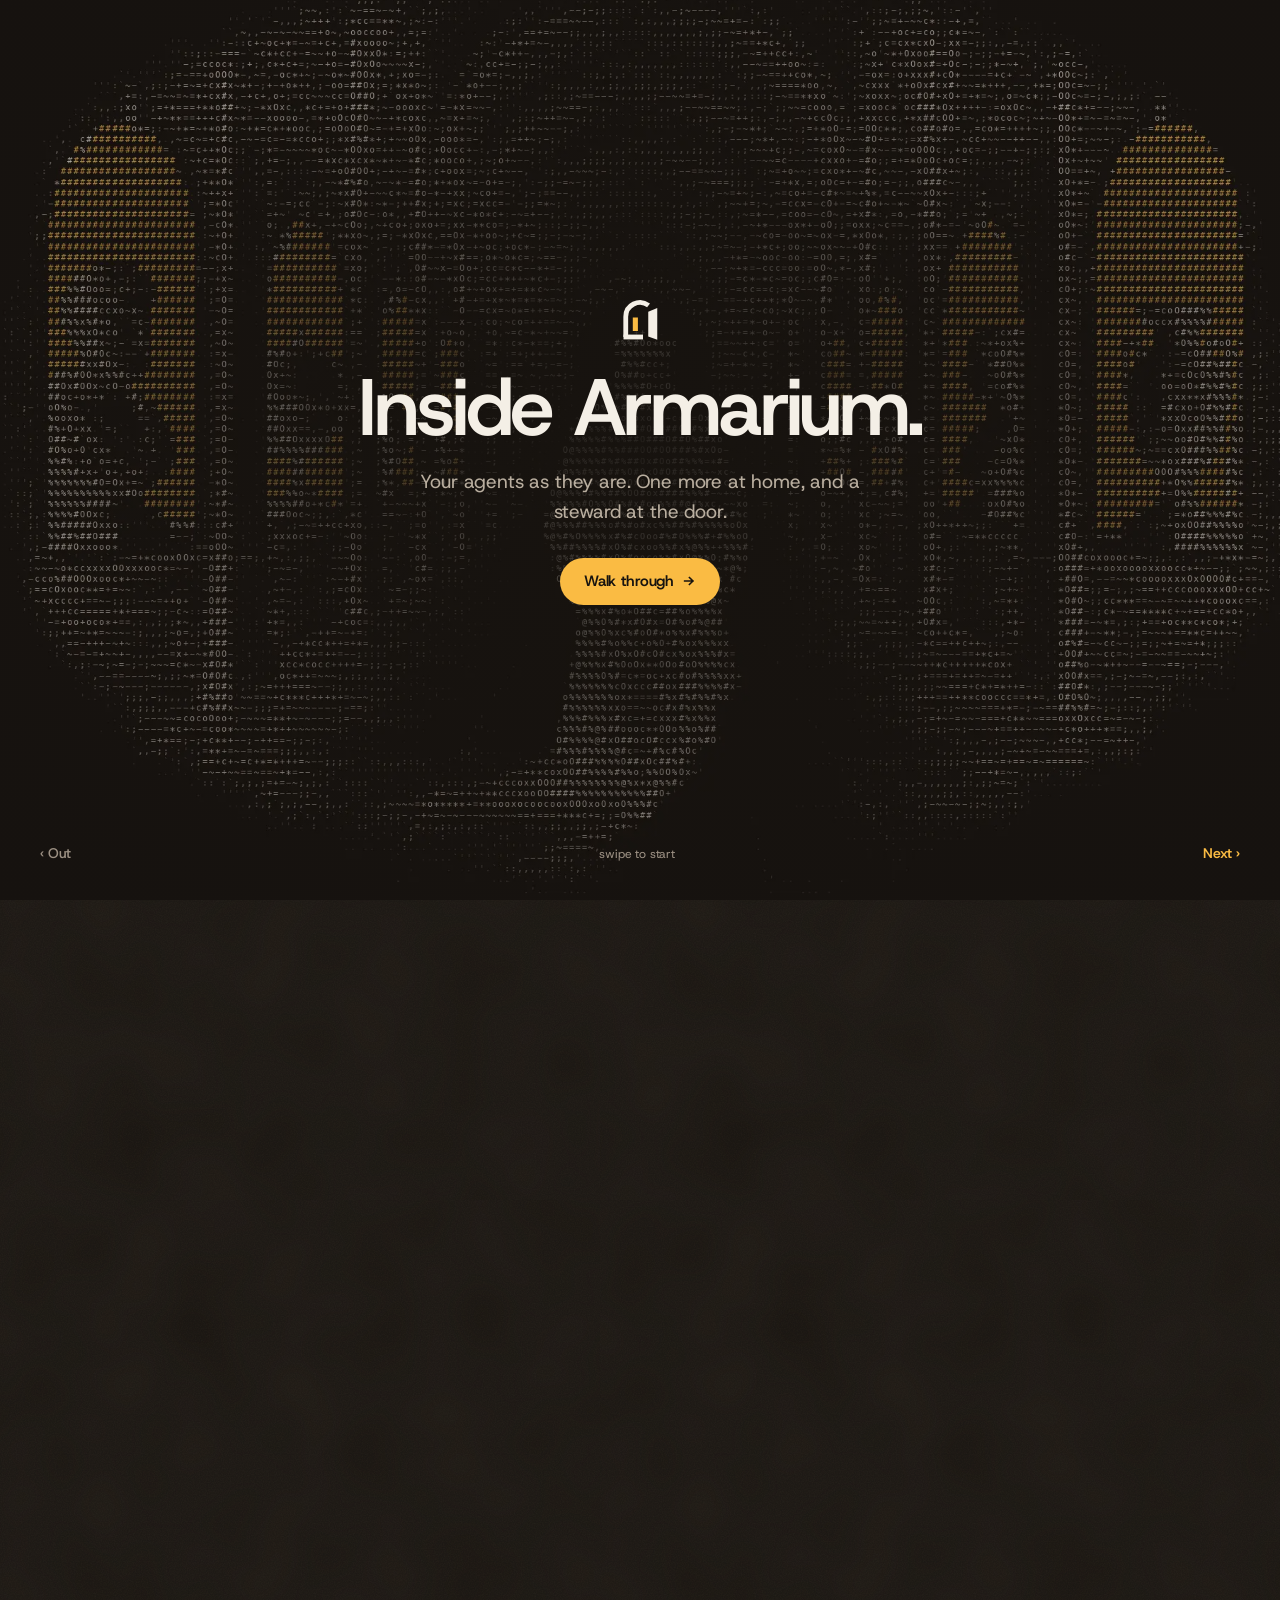
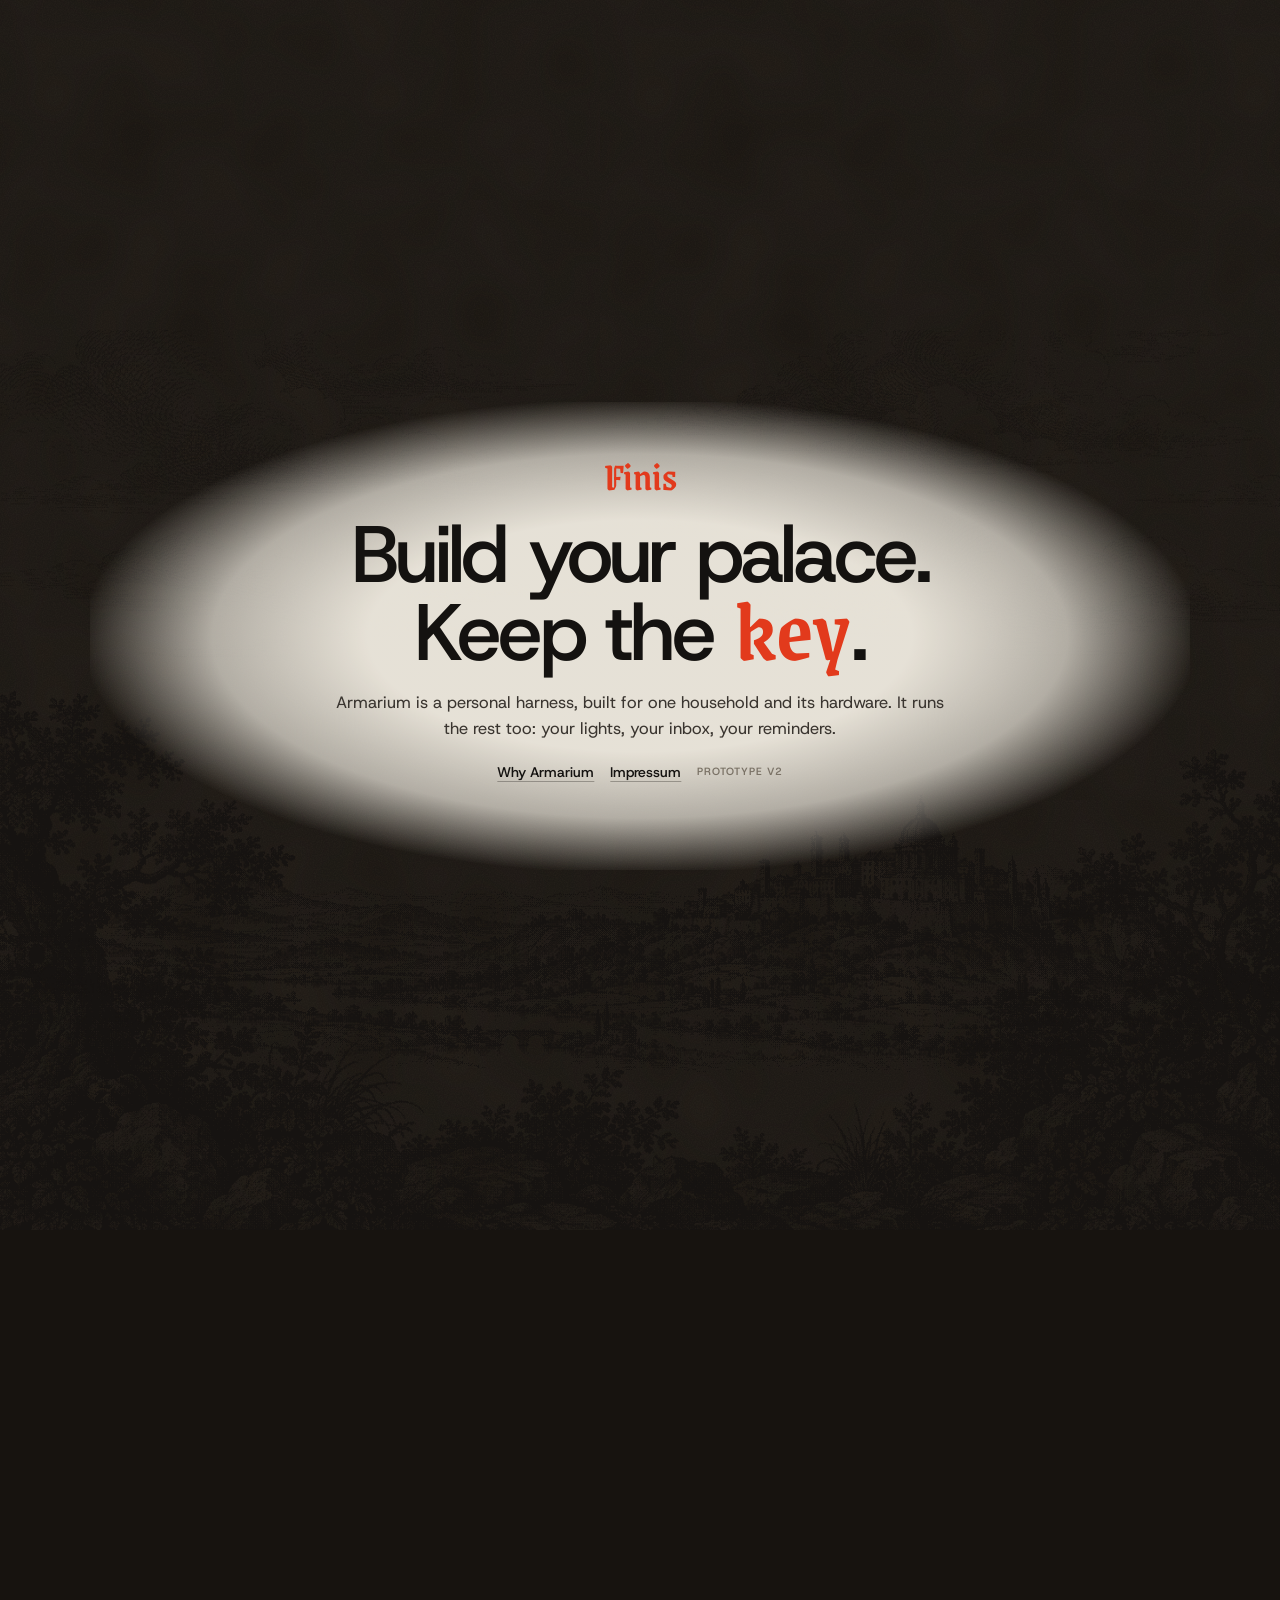
==== commit 62464e00: "v2: continuous phone zoom" ====
--- a/v2/index.html
+++ b/v2/index.html
@@ -7,7 +7,7 @@
     <title>Armarium - the memory palace, rebuilt in your house</title>
     <meta name="description" content="A private, local-first AI that remembers your life, runs on your own hardware, and never tells anyone." />
     <link rel="icon" href="data:image/svg+xml,%3Csvg xmlns='http://www.w3.org/2000/svg' viewBox='0 0 32 32'%3E%3Crect width='32' height='32' rx='7' fill='%23141210'/%3E%3Cpath d='M9 26V15a7 7 0 0 1 14 0v11z' fill='%23ff4d2e'/%3E%3C/svg%3E" />
-    <script type="module" crossorigin src="./assets/index-BwHgzNXh.js"></script>
+    <script type="module" crossorigin src="./assets/index-wmJR0oZD.js"></script>
     <link rel="stylesheet" crossorigin href="./assets/index-C-nIjkqU.css">
   </head>
   <body>
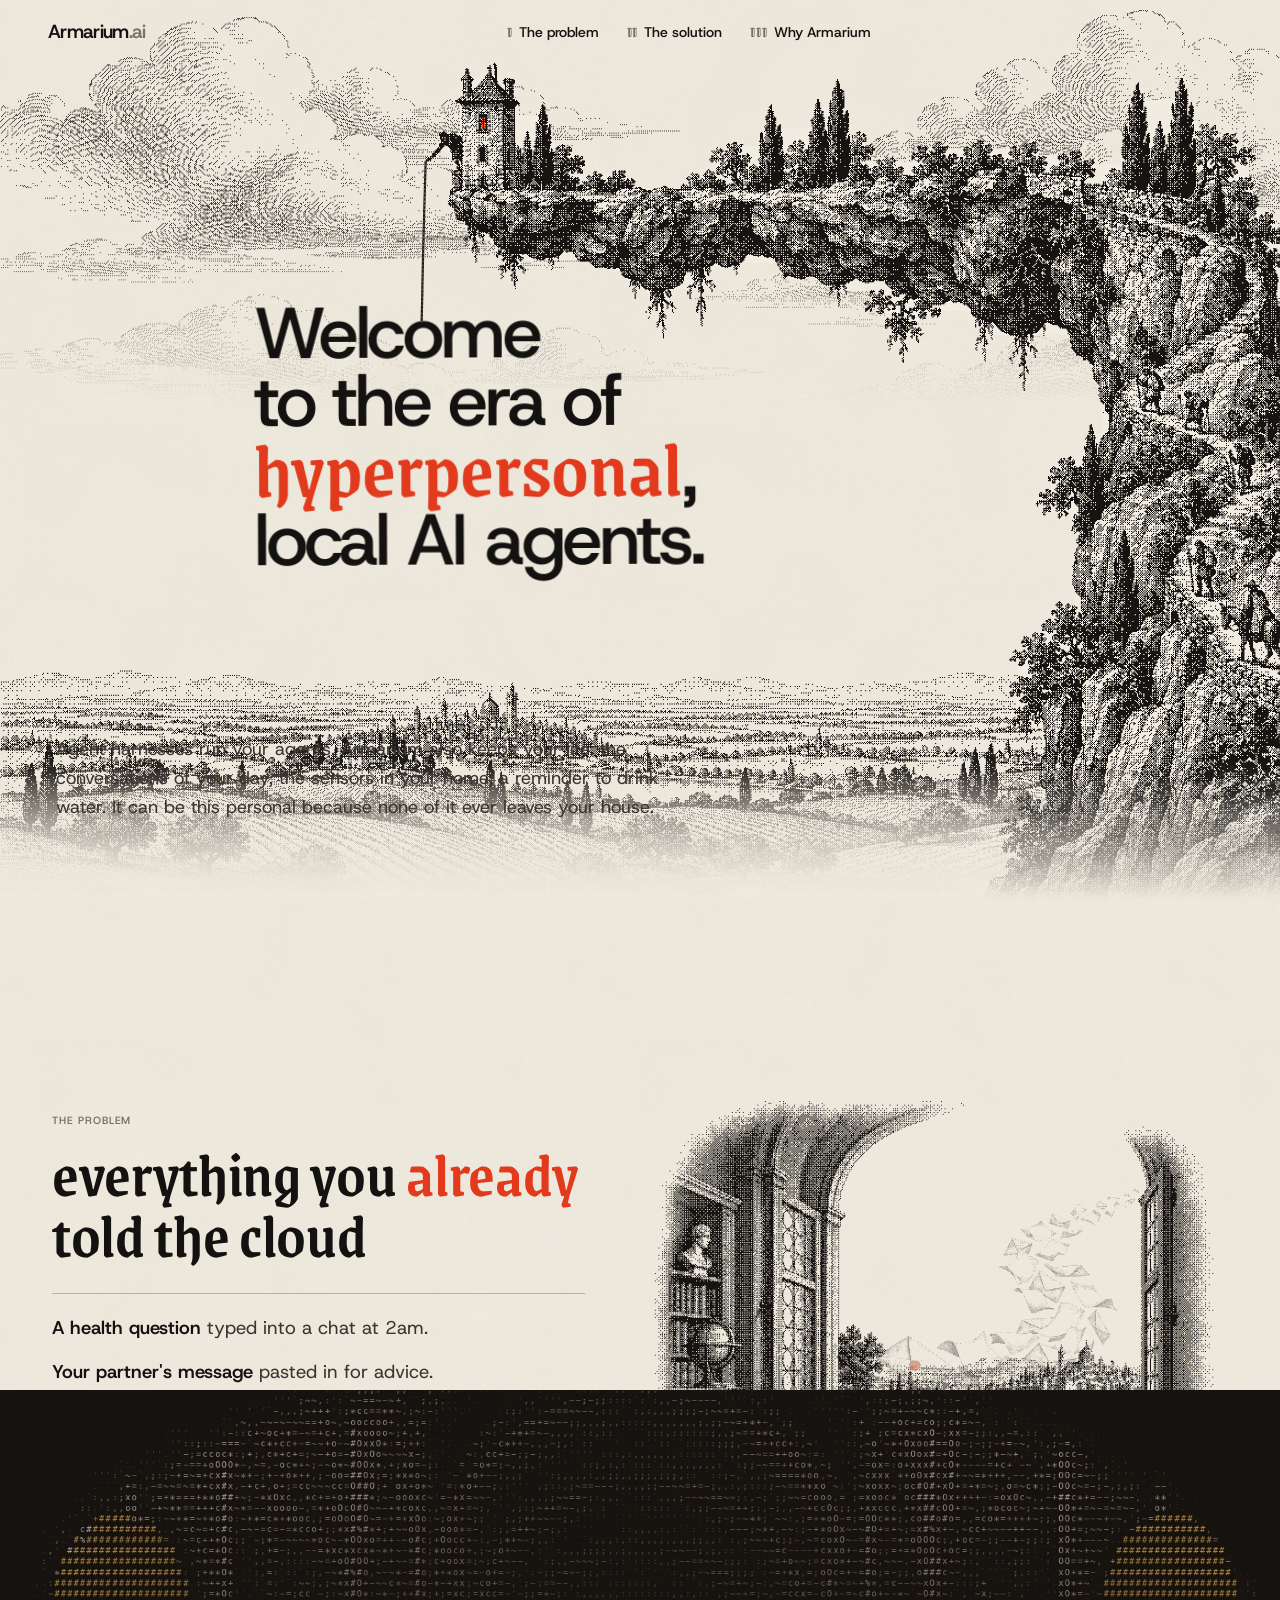
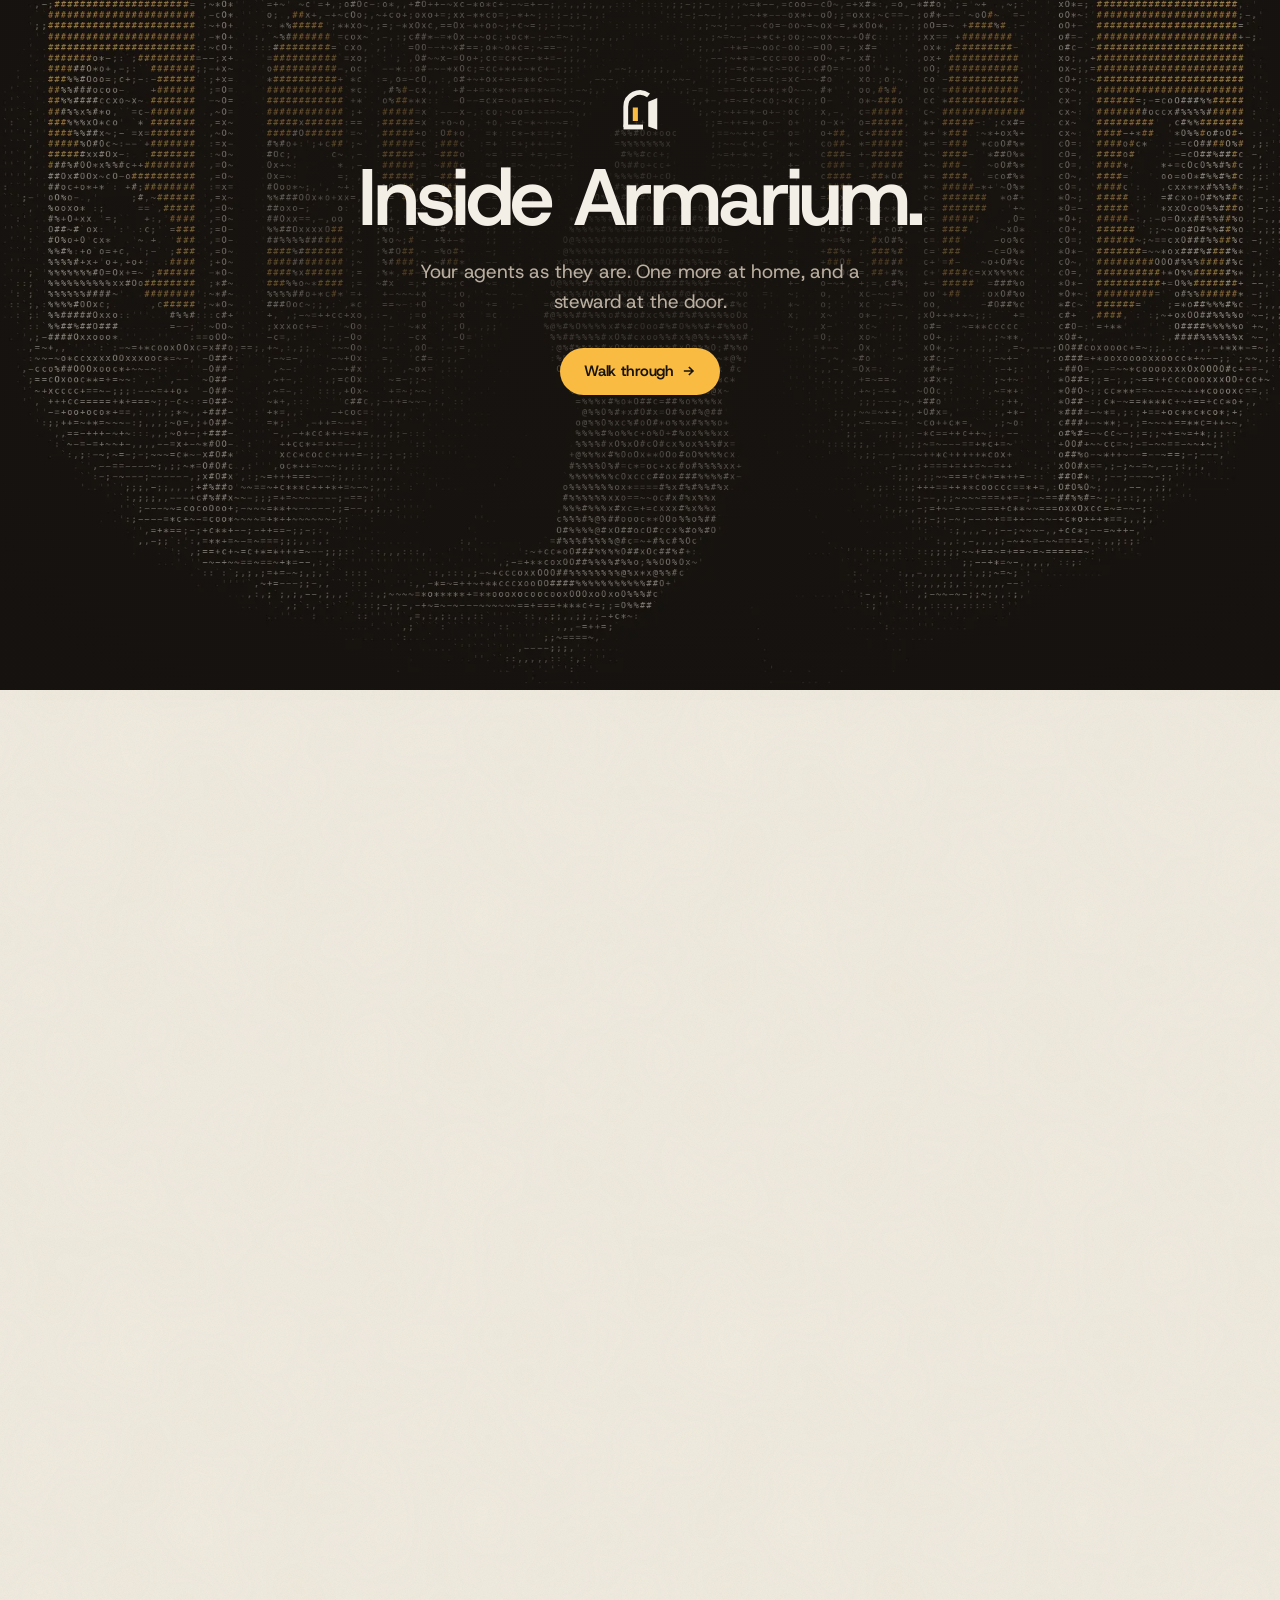
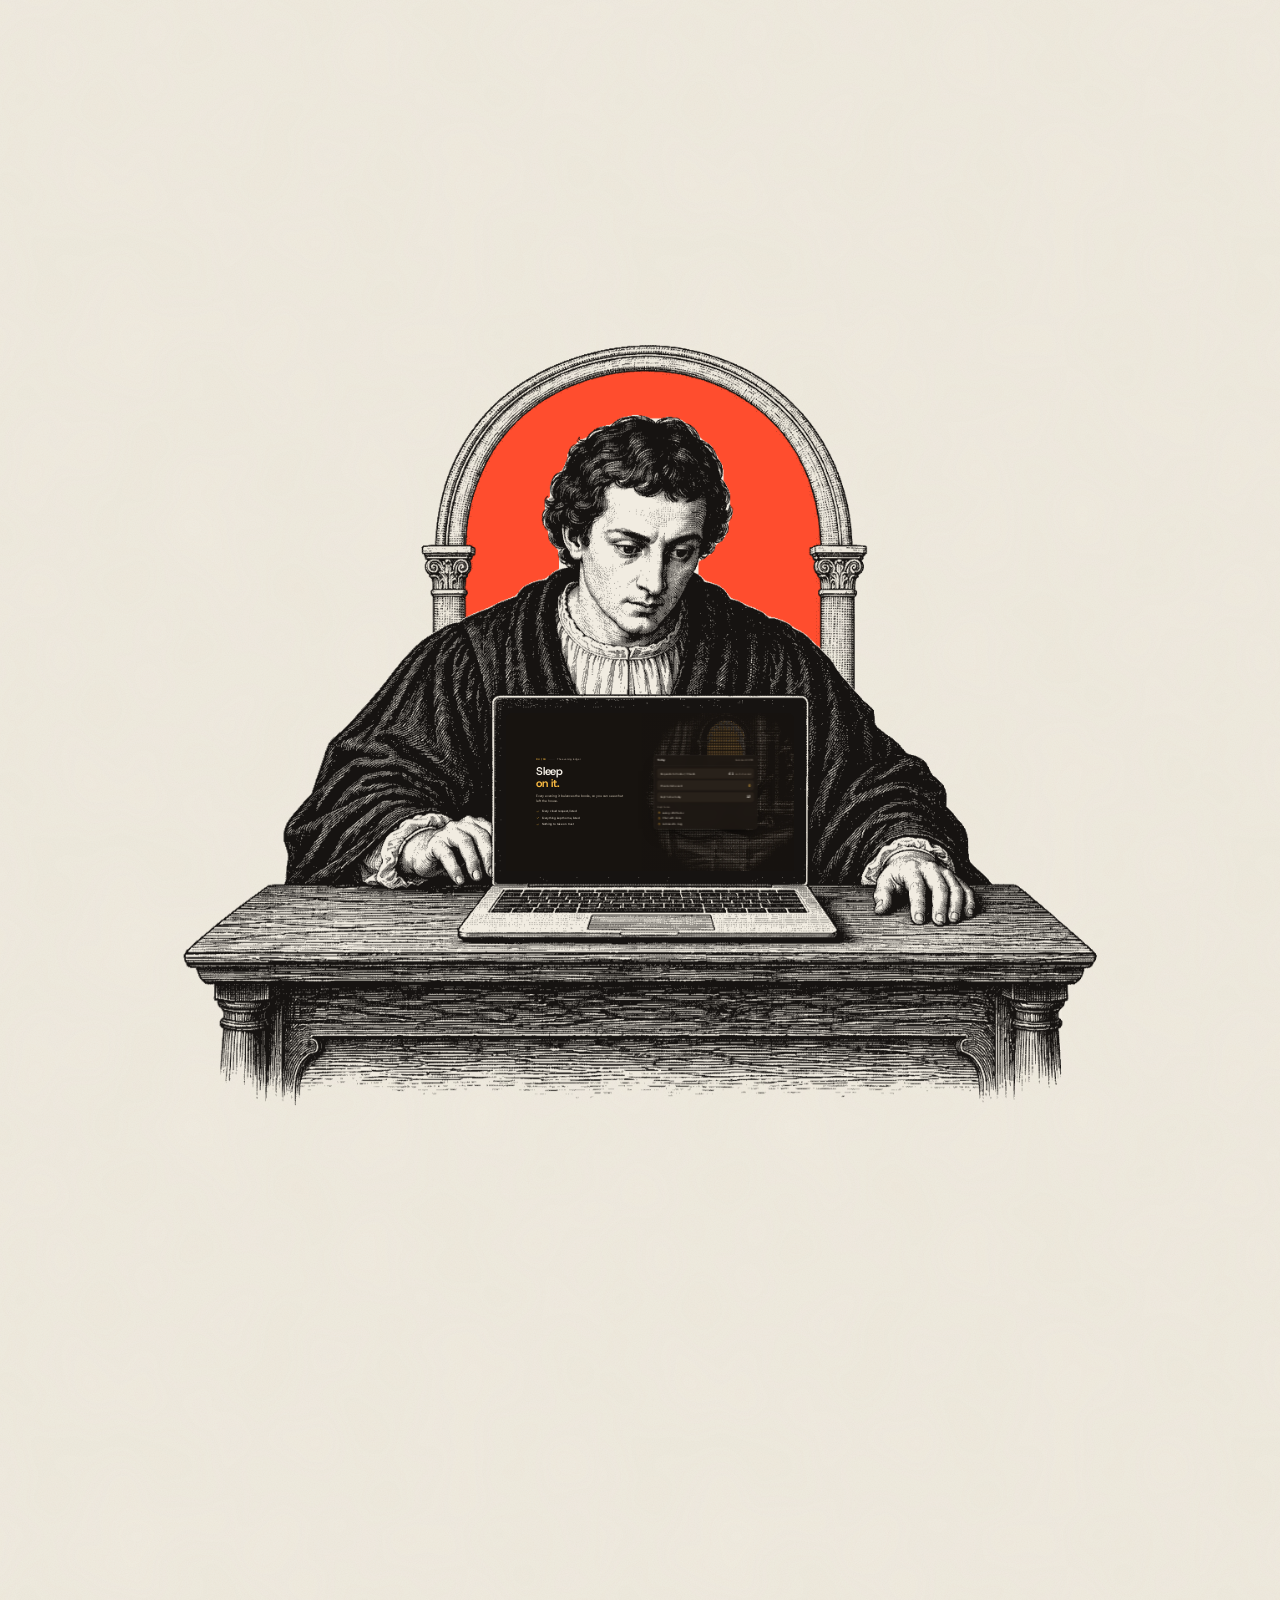
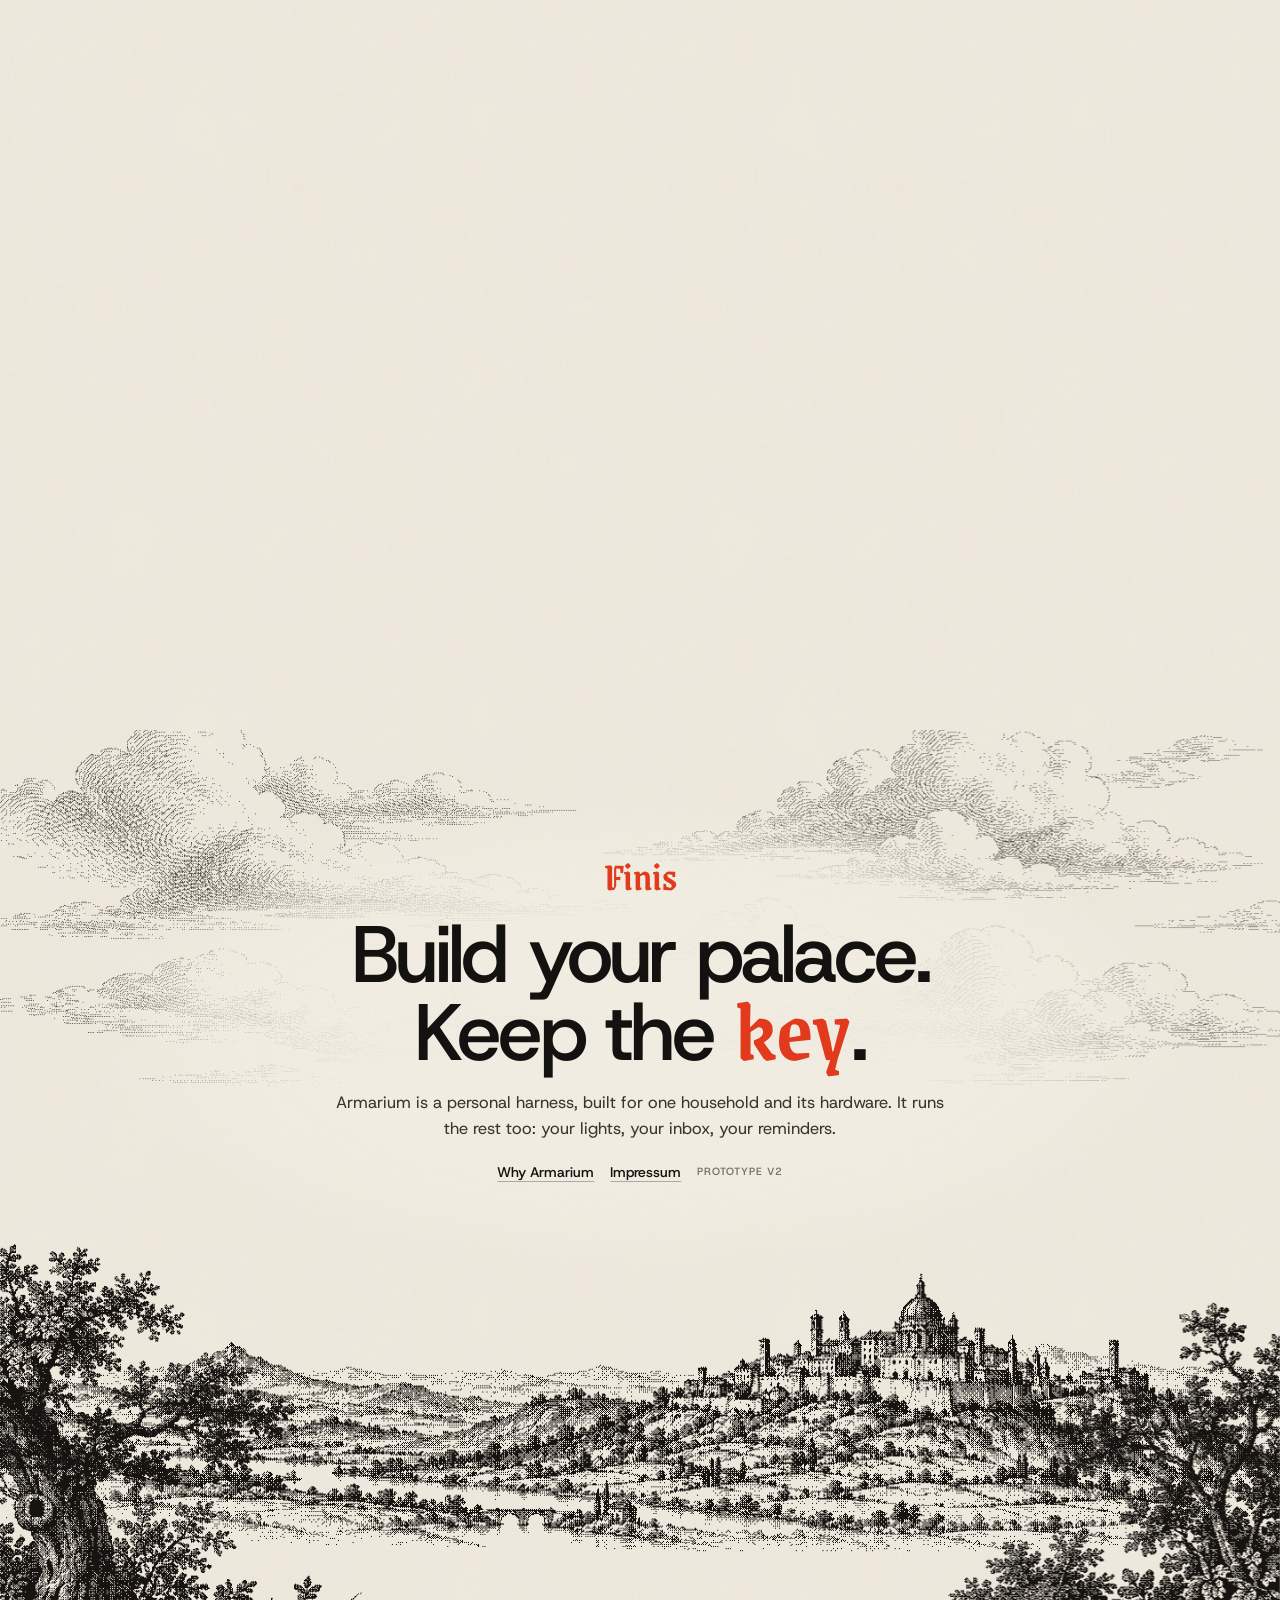
==== commit 4a51b7d8: "v2: portal settles after first visit" ====
--- a/v2/index.html
+++ b/v2/index.html
@@ -7,7 +7,7 @@
     <title>Armarium - the memory palace, rebuilt in your house</title>
     <meta name="description" content="A private, local-first AI that remembers your life, runs on your own hardware, and never tells anyone." />
     <link rel="icon" href="data:image/svg+xml,%3Csvg xmlns='http://www.w3.org/2000/svg' viewBox='0 0 32 32'%3E%3Crect width='32' height='32' rx='7' fill='%23141210'/%3E%3Cpath d='M9 26V15a7 7 0 0 1 14 0v11z' fill='%23ff4d2e'/%3E%3C/svg%3E" />
-    <script type="module" crossorigin src="./assets/index-wmJR0oZD.js"></script>
+    <script type="module" crossorigin src="./assets/index-BlMn70sM.js"></script>
     <link rel="stylesheet" crossorigin href="./assets/index-C-nIjkqU.css">
   </head>
   <body>
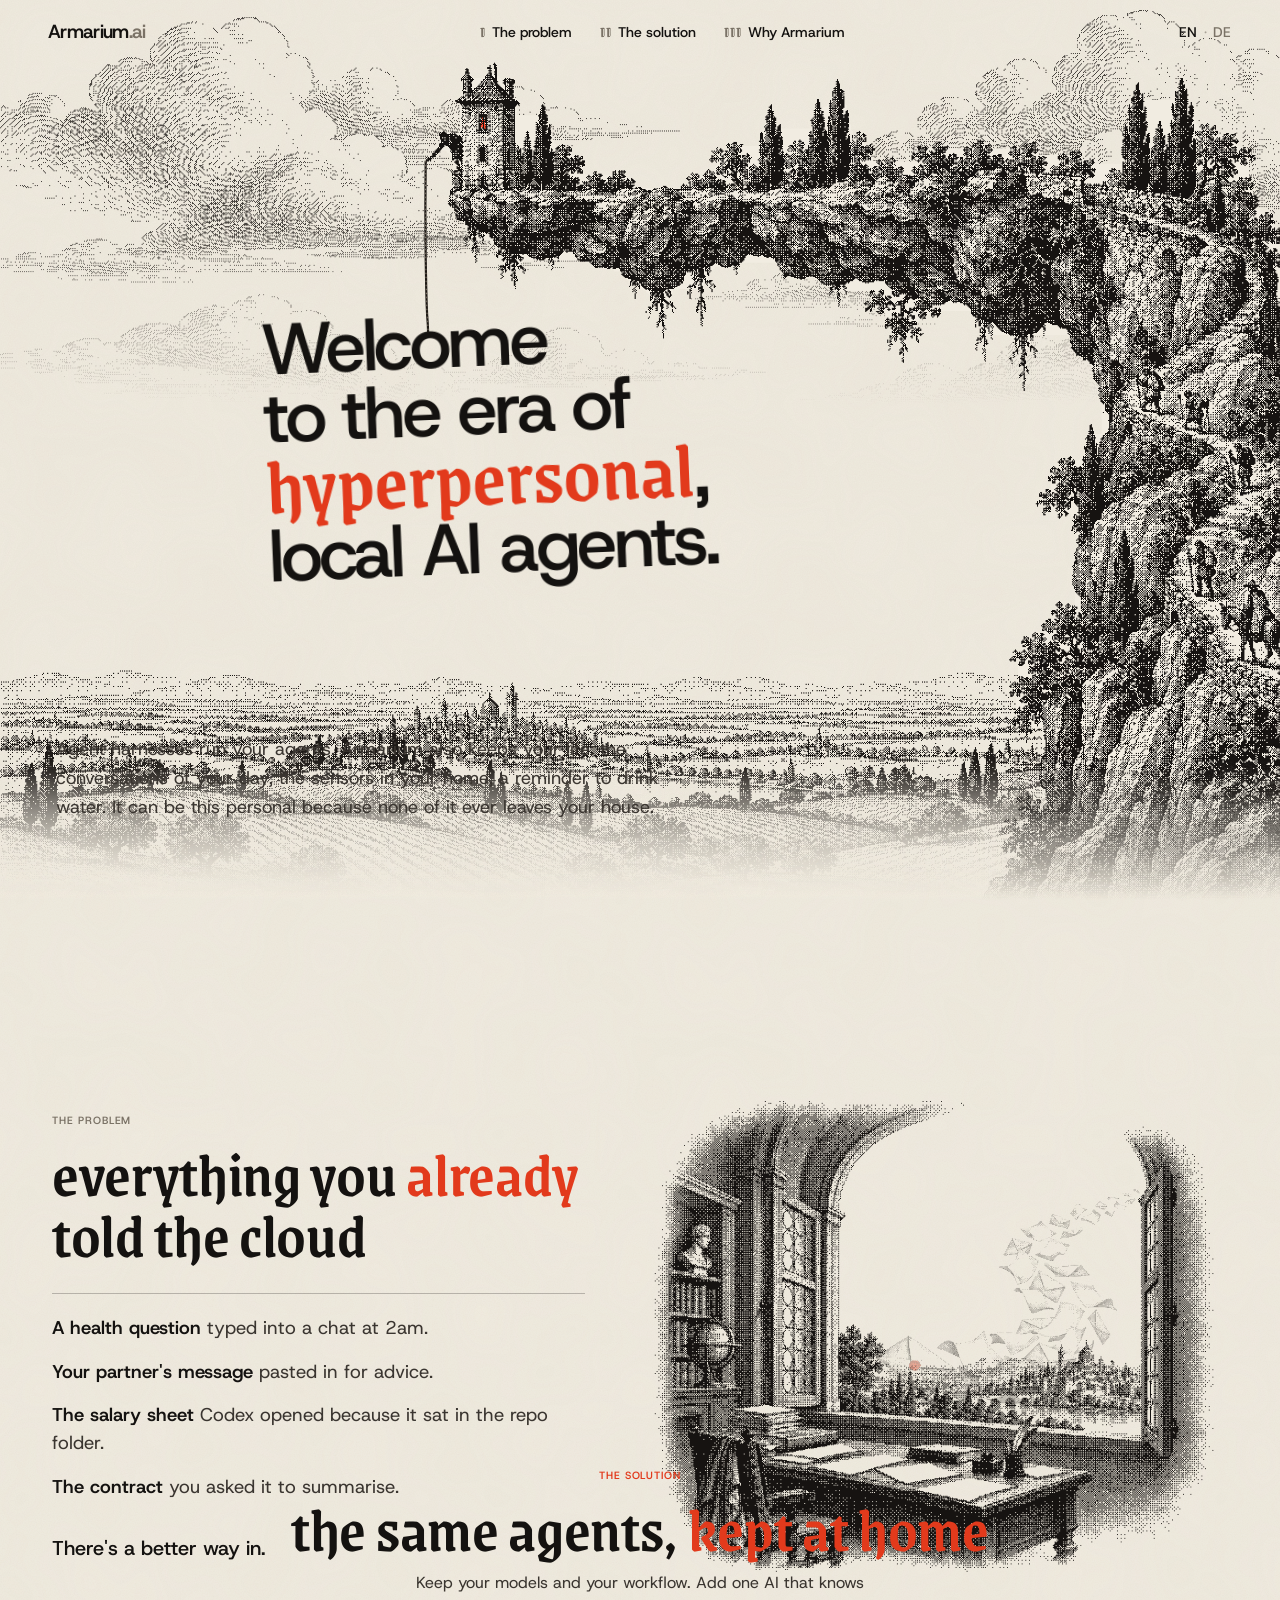
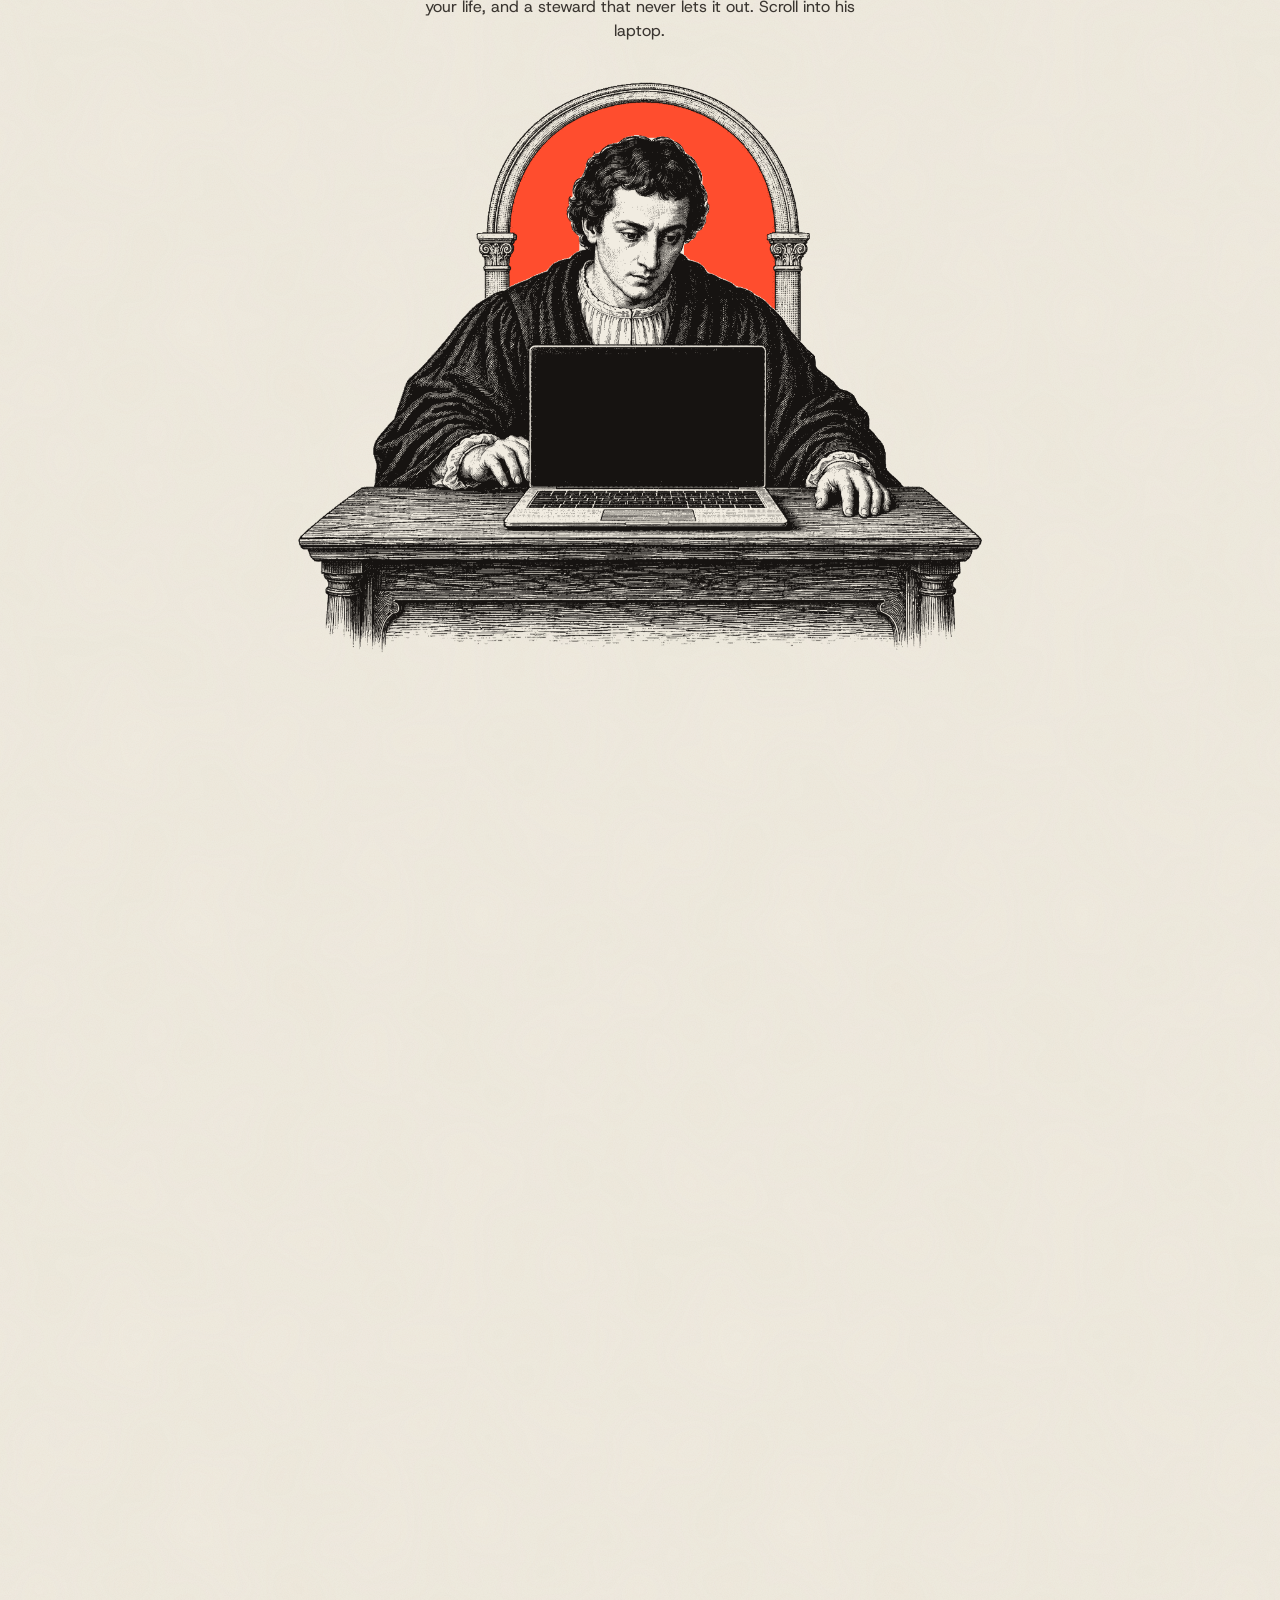
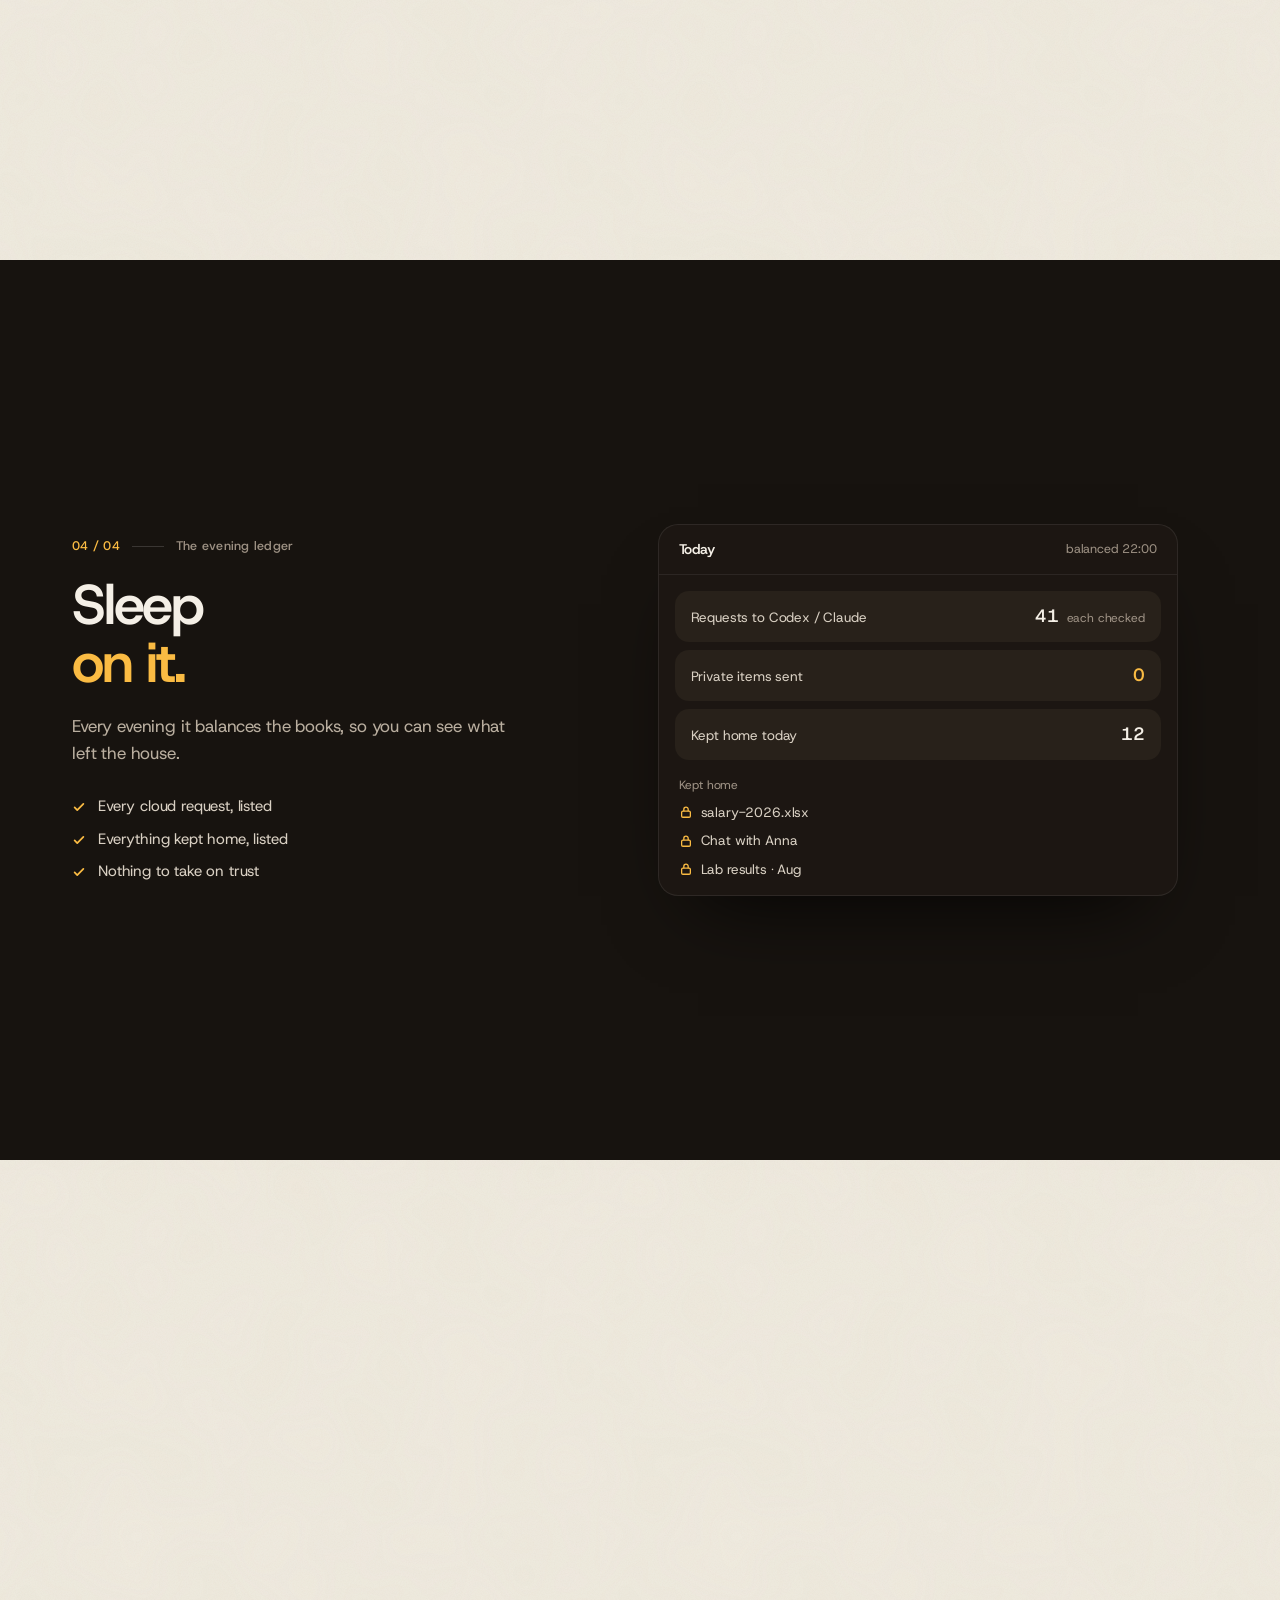
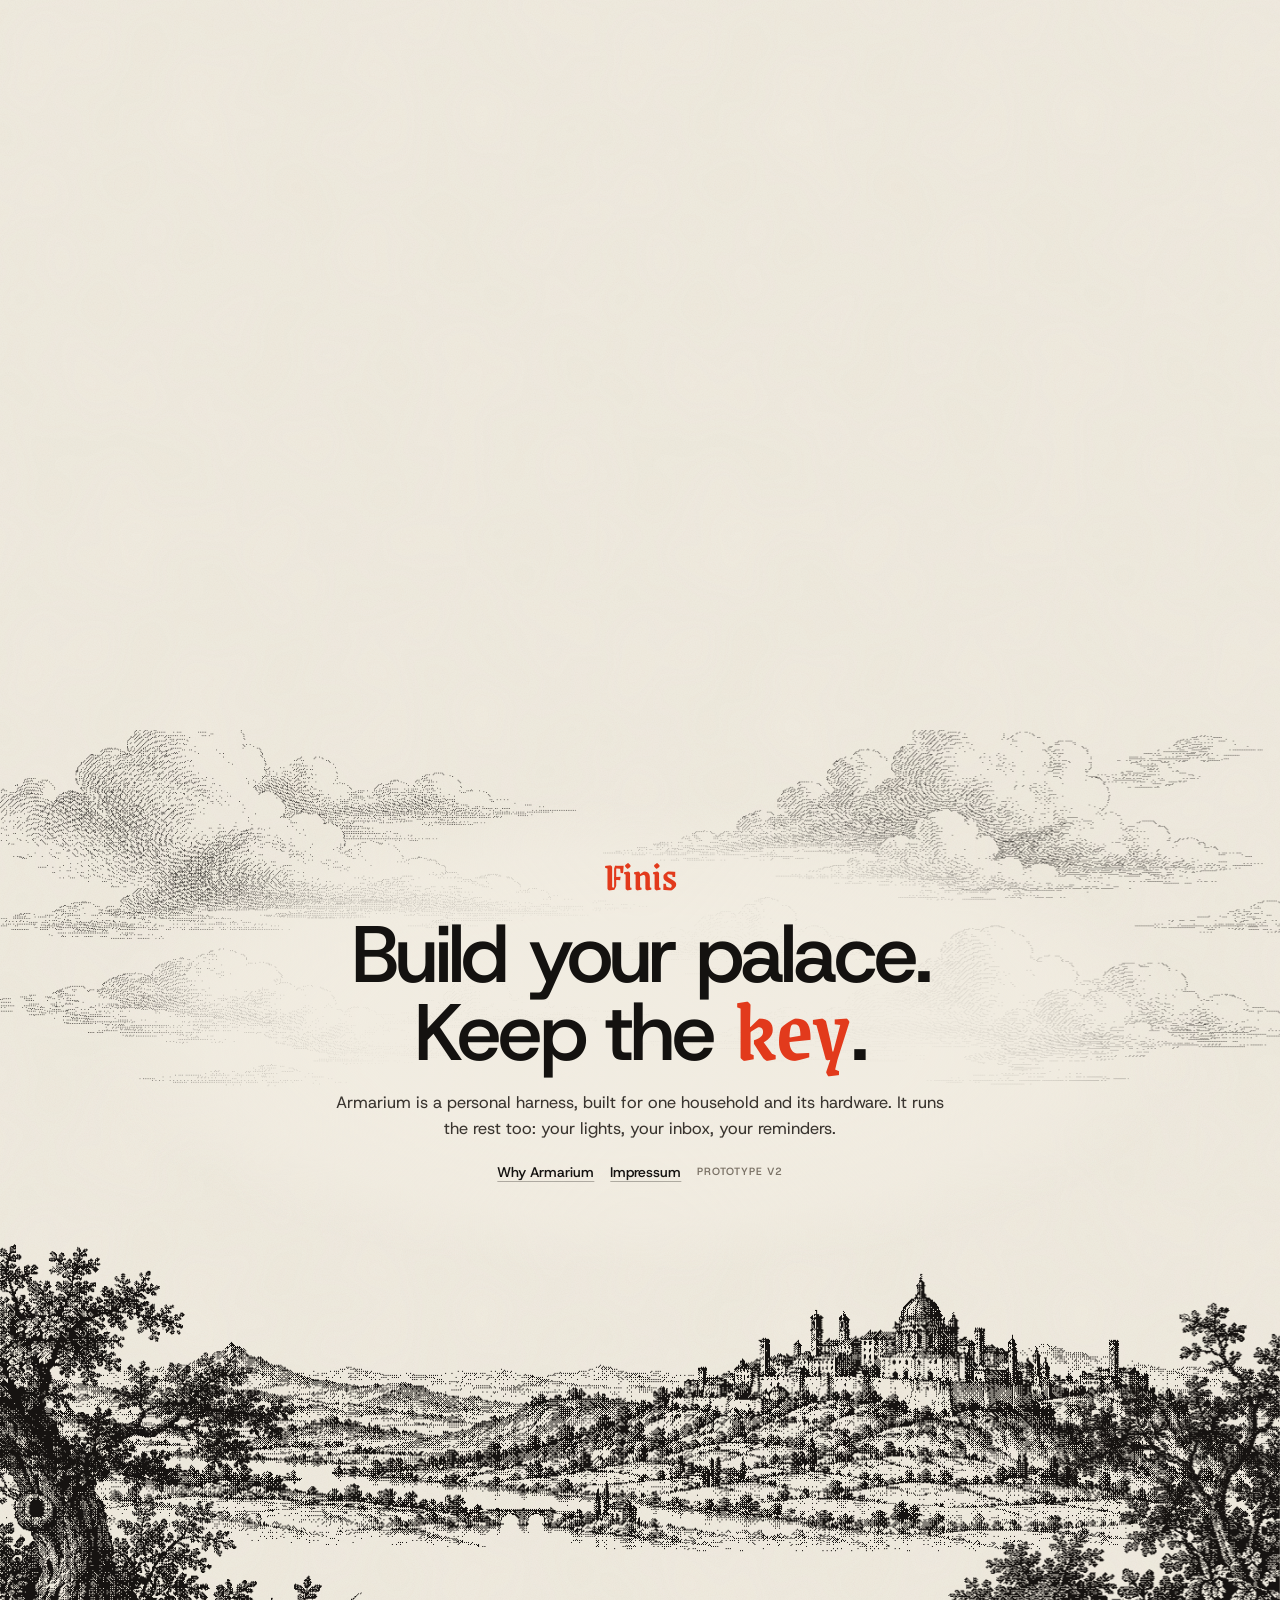
==== commit 4b4b819c: "v2: English / German toggle" ====
--- a/v2/index.html
+++ b/v2/index.html
@@ -7,8 +7,8 @@
     <title>Armarium - the memory palace, rebuilt in your house</title>
     <meta name="description" content="A private, local-first AI that remembers your life, runs on your own hardware, and never tells anyone." />
     <link rel="icon" href="data:image/svg+xml,%3Csvg xmlns='http://www.w3.org/2000/svg' viewBox='0 0 32 32'%3E%3Crect width='32' height='32' rx='7' fill='%23141210'/%3E%3Cpath d='M9 26V15a7 7 0 0 1 14 0v11z' fill='%23ff4d2e'/%3E%3C/svg%3E" />
-    <script type="module" crossorigin src="./assets/index-BlMn70sM.js"></script>
-    <link rel="stylesheet" crossorigin href="./assets/index-C-nIjkqU.css">
+    <script type="module" crossorigin src="./assets/index-DCgJhWFF.js"></script>
+    <link rel="stylesheet" crossorigin href="./assets/index-B_X1xS5H.css">
   </head>
   <body>
     <div id="root"></div>
--- a/v2/assets/index-B_X1xS5H.css
+++ b/v2/assets/index-B_X1xS5H.css
@@ -0,0 +1 @@
+@font-face{font-family:Host Grotesk Variable;font-style:normal;font-display:swap;font-weight:300 800;src:url(./host-grotesk-latin-ext-wght-normal-B8jkyusk.woff2) format("woff2-variations");unicode-range:U+0100-02BA,U+02BD-02C5,U+02C7-02CC,U+02CE-02D7,U+02DD-02FF,U+0304,U+0308,U+0329,U+1D00-1DBF,U+1E00-1E9F,U+1EF2-1EFF,U+2020,U+20A0-20AB,U+20AD-20C0,U+2113,U+2C60-2C7F,U+A720-A7FF}@font-face{font-family:Host Grotesk Variable;font-style:normal;font-display:swap;font-weight:300 800;src:url(./host-grotesk-latin-wght-normal-CBa0fl4q.woff2) format("woff2-variations");unicode-range:U+0000-00FF,U+0131,U+0152-0153,U+02BB-02BC,U+02C6,U+02DA,U+02DC,U+0304,U+0308,U+0329,U+2000-206F,U+20AC,U+2122,U+2191,U+2193,U+2212,U+2215,U+FEFF,U+FFFD}@font-face{font-family:Grenze Gotisch Variable;font-style:normal;font-display:swap;font-weight:100 900;src:url(./grenze-gotisch-vietnamese-wght-normal-DCapxpm9.woff2) format("woff2-variations");unicode-range:U+0102-0103,U+0110-0111,U+0128-0129,U+0168-0169,U+01A0-01A1,U+01AF-01B0,U+0300-0301,U+0303-0304,U+0308-0309,U+0323,U+0329,U+1EA0-1EF9,U+20AB}@font-face{font-family:Grenze Gotisch Variable;font-style:normal;font-display:swap;font-weight:100 900;src:url(./grenze-gotisch-latin-ext-wght-normal-HmOq8Fgg.woff2) format("woff2-variations");unicode-range:U+0100-02BA,U+02BD-02C5,U+02C7-02CC,U+02CE-02D7,U+02DD-02FF,U+0304,U+0308,U+0329,U+1D00-1DBF,U+1E00-1E9F,U+1EF2-1EFF,U+2020,U+20A0-20AB,U+20AD-20C0,U+2113,U+2C60-2C7F,U+A720-A7FF}@font-face{font-family:Grenze Gotisch Variable;font-style:normal;font-display:swap;font-weight:100 900;src:url(./grenze-gotisch-latin-wght-normal-BhUVw2FV.woff2) format("woff2-variations");unicode-range:U+0000-00FF,U+0131,U+0152-0153,U+02BB-02BC,U+02C6,U+02DA,U+02DC,U+0304,U+0308,U+0329,U+2000-206F,U+20AC,U+2122,U+2191,U+2193,U+2212,U+2215,U+FEFF,U+FFFD}@layer properties{@supports (((-webkit-hyphens:none)) and (not (margin-trim:inline))) or ((-moz-orient:inline) and (not (color:rgb(from red r g b)))){*,:before,:after,::backdrop{--tw-translate-x:0;--tw-translate-y:0;--tw-translate-z:0;--tw-scale-x:1;--tw-scale-y:1;--tw-scale-z:1;--tw-rotate-x:initial;--tw-rotate-y:initial;--tw-rotate-z:initial;--tw-skew-x:initial;--tw-skew-y:initial;--tw-pan-x:initial;--tw-pan-y:initial;--tw-pinch-zoom:initial;--tw-scroll-snap-strictness:proximity;--tw-space-y-reverse:0;--tw-border-style:solid;--tw-gradient-position:initial;--tw-gradient-from:#0000;--tw-gradient-via:#0000;--tw-gradient-to:#0000;--tw-gradient-stops:initial;--tw-gradient-via-stops:initial;--tw-gradient-from-position:0%;--tw-gradient-via-position:50%;--tw-gradient-to-position:100%;--tw-leading:initial;--tw-font-weight:initial;--tw-tracking:initial;--tw-ordinal:initial;--tw-slashed-zero:initial;--tw-numeric-figure:initial;--tw-numeric-spacing:initial;--tw-numeric-fraction:initial;--tw-shadow:0 0 #0000;--tw-shadow-color:initial;--tw-shadow-alpha:100%;--tw-inset-shadow:0 0 #0000;--tw-inset-shadow-color:initial;--tw-inset-shadow-alpha:100%;--tw-ring-color:initial;--tw-ring-shadow:0 0 #0000;--tw-inset-ring-color:initial;--tw-inset-ring-shadow:0 0 #0000;--tw-ring-inset:initial;--tw-ring-offset-width:0px;--tw-ring-offset-color:#fff;--tw-ring-offset-shadow:0 0 #0000;--tw-blur:initial;--tw-brightness:initial;--tw-contrast:initial;--tw-grayscale:initial;--tw-hue-rotate:initial;--tw-invert:initial;--tw-opacity:initial;--tw-saturate:initial;--tw-sepia:initial;--tw-drop-shadow:initial;--tw-drop-shadow-color:initial;--tw-drop-shadow-alpha:100%;--tw-drop-shadow-size:initial;--tw-backdrop-blur:initial;--tw-backdrop-brightness:initial;--tw-backdrop-contrast:initial;--tw-backdrop-grayscale:initial;--tw-backdrop-hue-rotate:initial;--tw-backdrop-invert:initial;--tw-backdrop-opacity:initial;--tw-backdrop-saturate:initial;--tw-backdrop-sepia:initial}}}@layer theme{:root,:host{--font-mono:ui-monospace, SFMono-Regular, Menlo, Monaco, Consolas, "Liberation Mono", "Courier New", monospace;--color-white:#fff;--spacing:.25rem;--font-weight-medium:500;--font-weight-semibold:600;--font-weight-bold:700;--blur-sm:8px;--blur-xl:24px;--default-transition-duration:.15s;--default-transition-timing-function:cubic-bezier(.4, 0, .2, 1);--default-font-family:var(--f-body);--default-mono-font-family:var(--font-mono);--color-paper:#f1ece1;--color-ink:#141210;--color-ink-2:#3a3530;--color-mute:#7a7266;--color-line:#14121024;--color-verm:#ff4d2e;--color-verm-deep:#e23a1c;--color-gold:#c79a3a}}@layer base{*,:after,:before,::backdrop{box-sizing:border-box;border:0 solid;margin:0;padding:0}::file-selector-button{box-sizing:border-box;border:0 solid;margin:0;padding:0}html,:host{-webkit-text-size-adjust:100%;tab-size:4;line-height:1.5;font-family:var(--default-font-family,-apple-system, BlinkMacSystemFont, "Segoe UI", Roboto, "Helvetica Neue", "Noto Sans", Arial, sans-serif, "Apple Color Emoji", "Segoe UI Emoji", "Segoe UI Symbol", "Noto Color Emoji");font-feature-settings:var(--default-font-feature-settings,normal);font-variation-settings:var(--default-font-variation-settings,normal);-webkit-tap-highlight-color:transparent}hr{height:0;color:inherit;border-top-width:1px}abbr:where([title]){-webkit-text-decoration:underline dotted;text-decoration:underline dotted}h1,h2,h3,h4,h5,h6{font-size:inherit;font-weight:inherit}a{color:inherit;-webkit-text-decoration:inherit;text-decoration:inherit}b,strong{font-weight:bolder}code,kbd,samp,pre{font-family:var(--default-mono-font-family,ui-monospace, SFMono-Regular, Menlo, Monaco, Consolas, "Liberation Mono", "Courier New", monospace);font-feature-settings:var(--default-mono-font-feature-settings,normal);font-variation-settings:var(--default-mono-font-variation-settings,normal);font-size:1em}small{font-size:80%}sub,sup{vertical-align:baseline;font-size:75%;line-height:0;position:relative}sub{bottom:-.25em}sup{top:-.5em}table{text-indent:0;border-color:inherit;border-collapse:collapse}:-moz-focusring:where(:not(iframe)){outline:auto}progress{vertical-align:baseline}summary{display:list-item}ol,ul,menu{list-style:none}img,svg,video,canvas,audio,iframe,embed,object{vertical-align:middle;display:block}img,video{max-width:100%;height:auto}button,input,select,optgroup,textarea{font:inherit;font-feature-settings:inherit;font-variation-settings:inherit;letter-spacing:inherit;color:inherit;opacity:1;background-color:#0000;border-radius:0}::file-selector-button{font:inherit;font-feature-settings:inherit;font-variation-settings:inherit;letter-spacing:inherit;color:inherit;opacity:1;background-color:#0000;border-radius:0}:where(select:is([multiple],[size])) optgroup{font-weight:bolder}:where(select:is([multiple],[size])) optgroup option{padding-inline-start:20px}::file-selector-button{margin-inline-end:4px}::placeholder{opacity:1}@supports (not ((-webkit-appearance:-apple-pay-button))) or (contain-intrinsic-size:1px){::placeholder{color:currentColor}@supports (color:color-mix(in lab,red,red)){::placeholder{color:color-mix(in oklab,currentcolor 50%,transparent)}}}textarea{resize:vertical}::-webkit-search-decoration{-webkit-appearance:none}::-webkit-date-and-time-value{min-height:1lh;text-align:inherit}::-webkit-datetime-edit{display:inline-flex}::-webkit-datetime-edit-fields-wrapper{padding:0}::-webkit-datetime-edit{padding-block:0}::-webkit-datetime-edit-year-field{padding-block:0}::-webkit-datetime-edit-month-field{padding-block:0}::-webkit-datetime-edit-day-field{padding-block:0}::-webkit-datetime-edit-hour-field{padding-block:0}::-webkit-datetime-edit-minute-field{padding-block:0}::-webkit-datetime-edit-second-field{padding-block:0}::-webkit-datetime-edit-millisecond-field{padding-block:0}::-webkit-datetime-edit-meridiem-field{padding-block:0}::-webkit-calendar-picker-indicator{line-height:1}:-moz-ui-invalid{box-shadow:none}button,input:where([type=button],[type=reset],[type=submit]){appearance:button}::file-selector-button{appearance:button}::-webkit-inner-spin-button{height:auto}::-webkit-outer-spin-button{height:auto}[hidden]:where(:not([hidden=until-found])){display:none!important}}@layer components;@layer utilities{.\@container{container-type:inline-size}.pointer-events-none{pointer-events:none}.visible{visibility:visible}.absolute{position:absolute}.fixed{position:fixed}.relative{position:relative}.static{position:static}.sticky{position:sticky}.inset-0{inset:0}.inset-x-0{inset-inline:0}.inset-y-0{inset-block:0}.-top-14{top:calc(var(--spacing) * -14)}.top-0{top:0}.top-1\/2{top:50%}.top-14{top:calc(var(--spacing) * 14)}.top-\[-2\%\]{top:-2%}.top-\[-7\%\]{top:-7%}.top-\[8\%\]{top:8%}.top-\[13\%\]{top:13%}.top-\[36\%\]{top:36%}.top-\[37\%\]{top:37%}.top-\[46\%\]{top:46%}.top-\[47\%\]{top:47%}.top-\[48\%\]{top:48%}.top-\[max\(15\%\,calc\(100\%-100vw\*1\.62\+8svh\)\)\]{top:max(15%,100% - 162vw + 8svh)}.top-full{top:100%}.right-0{right:0}.right-\[-2\%\]{right:-2%}.bottom-0{bottom:0}.left-0{left:0}.left-1\/2{left:50%}.left-2\.5{left:calc(var(--spacing) * 2.5)}.left-7{left:calc(var(--spacing) * 7)}.left-\[-10\%\]{left:-10%}.isolate{isolation:isolate}.-z-10{z-index:-10}.z-10{z-index:10}.z-40{z-index:40}.z-\[1\]{z-index:1}.z-\[2\]{z-index:2}.z-\[3\]{z-index:3}.z-\[70\]{z-index:70}.z-\[80\]{z-index:80}.container{width:100%}@media(min-width:40rem){.container{max-width:40rem}}@media(min-width:48rem){.container{max-width:48rem}}@media(min-width:64rem){.container{max-width:64rem}}@media(min-width:80rem){.container{max-width:80rem}}@media(min-width:96rem){.container{max-width:96rem}}.m-0{margin:0}.-mx-4{margin-inline:calc(var(--spacing) * -4)}.mx-auto{margin-inline:auto}.mt-1{margin-top:var(--spacing)}.mt-1\.5{margin-top:calc(var(--spacing) * 1.5)}.mt-2{margin-top:calc(var(--spacing) * 2)}.mt-3{margin-top:calc(var(--spacing) * 3)}.mt-3\.5{margin-top:calc(var(--spacing) * 3.5)}.mt-4{margin-top:calc(var(--spacing) * 4)}.mt-5{margin-top:calc(var(--spacing) * 5)}.mt-6{margin-top:calc(var(--spacing) * 6)}.mt-7{margin-top:calc(var(--spacing) * 7)}.mt-8{margin-top:calc(var(--spacing) * 8)}.mt-10{margin-top:calc(var(--spacing) * 10)}.mt-12{margin-top:calc(var(--spacing) * 12)}.mt-16{margin-top:calc(var(--spacing) * 16)}.mt-20{margin-top:calc(var(--spacing) * 20)}.mt-24{margin-top:calc(var(--spacing) * 24)}.mt-\[5px\]{margin-top:5px}.ml-2{margin-left:calc(var(--spacing) * 2)}.block{display:block}.flex{display:flex}.grid{display:grid}.hidden{display:none}.inline{display:inline}.inline-flex{display:inline-flex}.table{display:table}.h-2{height:calc(var(--spacing) * 2)}.h-3\.5{height:calc(var(--spacing) * 3.5)}.h-4{height:calc(var(--spacing) * 4)}.h-5{height:calc(var(--spacing) * 5)}.h-6{height:calc(var(--spacing) * 6)}.h-12{height:calc(var(--spacing) * 12)}.h-16{height:calc(var(--spacing) * 16)}.h-32{height:calc(var(--spacing) * 32)}.h-\[2px\]{height:2px}.h-\[9px\]{height:9px}.h-\[26px\]{height:26px}.h-\[48\%\]{height:48%}.h-\[52\%\]{height:52%}.h-\[100svh\]{height:100svh}.h-\[100vh\]{height:100vh}.h-\[118\%\]{height:118%}.h-\[140px\]{height:140px}.h-auto{height:auto}.h-full{height:100%}.h-px{height:1px}.min-h-\[640px\]{min-height:640px}.min-h-\[660px\]{min-height:660px}.min-h-\[720px\]{min-height:720px}.min-h-full{min-height:100%}.w-2{width:calc(var(--spacing) * 2)}.w-3\.5{width:calc(var(--spacing) * 3.5)}.w-4{width:calc(var(--spacing) * 4)}.w-5{width:calc(var(--spacing) * 5)}.w-6{width:calc(var(--spacing) * 6)}.w-8{width:calc(var(--spacing) * 8)}.w-12{width:calc(var(--spacing) * 12)}.w-\[9px\]{width:9px}.w-\[18\%\]{width:18%}.w-\[26px\]{width:26px}.w-\[118\%\]{width:118%}.w-\[120\%\]{width:120%}.w-\[600\%\]{width:600%}.w-\[min\(1100px\,86\%\)\]{width:min(1100px,86%)}.w-auto{width:auto}.w-full{width:100%}.max-w-\[340px\]{max-width:340px}.max-w-\[360px\]{max-width:360px}.max-w-\[440px\]{max-width:440px}.max-w-\[460px\]{max-width:460px}.max-w-\[520px\]{max-width:520px}.max-w-\[620px\]{max-width:620px}.max-w-\[640px\]{max-width:640px}.max-w-\[680px\]{max-width:680px}.max-w-\[760px\]{max-width:760px}.max-w-\[900px\]{max-width:900px}.max-w-\[1200px\]{max-width:1200px}.max-w-\[1240px\]{max-width:1240px}.max-w-\[1280px\]{max-width:1280px}.max-w-\[1440px\]{max-width:1440px}.max-w-none{max-width:none}.flex-1{flex:1}.shrink-0{flex-shrink:0}.grow{flex-grow:1}.origin-top-left{transform-origin:0 0}.-translate-x-1\/2{--tw-translate-x: -50% ;translate:var(--tw-translate-x) var(--tw-translate-y)}.-translate-x-full{--tw-translate-x:-100%;translate:var(--tw-translate-x) var(--tw-translate-y)}.-translate-y-1\/2{--tw-translate-y: -50% ;translate:var(--tw-translate-x) var(--tw-translate-y)}.translate-y-\[6\%\]{--tw-translate-y:6%;translate:var(--tw-translate-x) var(--tw-translate-y)}.translate-y-\[9\%\]{--tw-translate-y:9%;translate:var(--tw-translate-x) var(--tw-translate-y)}.-scale-x-100{--tw-scale-x: -100% ;scale:var(--tw-scale-x) var(--tw-scale-y)}.transform{transform:var(--tw-rotate-x,) var(--tw-rotate-y,) var(--tw-rotate-z,) var(--tw-skew-x,) var(--tw-skew-y,)}.cursor-pointer{cursor:pointer}.touch-pan-y{--tw-pan-y:pan-y;touch-action:var(--tw-pan-x,) var(--tw-pan-y,) var(--tw-pinch-zoom,)}.resize{resize:both}.snap-x{scroll-snap-type:x var(--tw-scroll-snap-strictness)}.snap-mandatory{--tw-scroll-snap-strictness:mandatory}.snap-start{scroll-snap-align:start}.snap-always{scroll-snap-stop:always}.scroll-mt-10{scroll-margin-top:calc(var(--spacing) * 10)}.list-none{list-style-type:none}.grid-cols-2{grid-template-columns:repeat(2,minmax(0,1fr))}.flex-col{flex-direction:column}.flex-wrap{flex-wrap:wrap}.place-items-center{place-items:center}.items-baseline{align-items:baseline}.items-center{align-items:center}.justify-between{justify-content:space-between}.justify-center{justify-content:center}.justify-start{justify-content:flex-start}.gap-1{gap:var(--spacing)}.gap-1\.5{gap:calc(var(--spacing) * 1.5)}.gap-2{gap:calc(var(--spacing) * 2)}.gap-2\.5{gap:calc(var(--spacing) * 2.5)}.gap-3{gap:calc(var(--spacing) * 3)}.gap-4{gap:calc(var(--spacing) * 4)}.gap-5{gap:calc(var(--spacing) * 5)}.gap-6{gap:calc(var(--spacing) * 6)}.gap-7{gap:calc(var(--spacing) * 7)}.gap-8{gap:calc(var(--spacing) * 8)}.gap-14{gap:calc(var(--spacing) * 14)}:where(.space-y-1>:not(:last-child)){--tw-space-y-reverse:0;margin-block-start:calc(var(--spacing) * var(--tw-space-y-reverse));margin-block-end:calc(var(--spacing) * calc(1 - var(--tw-space-y-reverse)))}:where(.space-y-2>:not(:last-child)){--tw-space-y-reverse:0;margin-block-start:calc(calc(var(--spacing) * 2) * var(--tw-space-y-reverse));margin-block-end:calc(calc(var(--spacing) * 2) * calc(1 - var(--tw-space-y-reverse)))}:where(.space-y-2\.5>:not(:last-child)){--tw-space-y-reverse:0;margin-block-start:calc(calc(var(--spacing) * 2.5) * var(--tw-space-y-reverse));margin-block-end:calc(calc(var(--spacing) * 2.5) * calc(1 - var(--tw-space-y-reverse)))}:where(.space-y-3\.5>:not(:last-child)){--tw-space-y-reverse:0;margin-block-start:calc(calc(var(--spacing) * 3.5) * var(--tw-space-y-reverse));margin-block-end:calc(calc(var(--spacing) * 3.5) * calc(1 - var(--tw-space-y-reverse)))}:where(.space-y-4>:not(:last-child)){--tw-space-y-reverse:0;margin-block-start:calc(calc(var(--spacing) * 4) * var(--tw-space-y-reverse));margin-block-end:calc(calc(var(--spacing) * 4) * calc(1 - var(--tw-space-y-reverse)))}:where(.space-y-8>:not(:last-child)){--tw-space-y-reverse:0;margin-block-start:calc(calc(var(--spacing) * 8) * var(--tw-space-y-reverse));margin-block-end:calc(calc(var(--spacing) * 8) * calc(1 - var(--tw-space-y-reverse)))}:where(.space-y-24>:not(:last-child)){--tw-space-y-reverse:0;margin-block-start:calc(calc(var(--spacing) * 24) * var(--tw-space-y-reverse));margin-block-end:calc(calc(var(--spacing) * 24) * calc(1 - var(--tw-space-y-reverse)))}.gap-x-4{column-gap:calc(var(--spacing) * 4)}.gap-y-2{row-gap:calc(var(--spacing) * 2)}.overflow-hidden{overflow:hidden}.overflow-visible{overflow:visible}.overflow-x-auto{overflow-x:auto}.overscroll-contain{overscroll-behavior:contain}.overscroll-x-contain{overscroll-behavior-x:contain}.rounded-\[6px\]{border-radius:6px}.rounded-\[14px\]{border-radius:14px}.rounded-\[20px\]{border-radius:20px}.rounded-full{border-radius:3.40282e38px}.border{border-style:var(--tw-border-style);border-width:1px}.border-t{border-top-style:var(--tw-border-style);border-top-width:1px}.border-b{border-bottom-style:var(--tw-border-style);border-bottom-width:1px}.border-ink\/25{border-color:#14121040}@supports (color:color-mix(in lab,red,red)){.border-ink\/25{border-color:color-mix(in oklab,var(--color-ink) 25%,transparent)}}.border-ink\/80{border-color:#141210cc}@supports (color:color-mix(in lab,red,red)){.border-ink\/80{border-color:color-mix(in oklab,var(--color-ink) 80%,transparent)}}.border-line{border-color:var(--color-line)}.border-white\/\[0\.07\]{border-color:#ffffff12}@supports (color:color-mix(in lab,red,red)){.border-white\/\[0\.07\]{border-color:color-mix(in oklab,var(--color-white) 7%,transparent)}}.border-white\/\[0\.08\]{border-color:#ffffff14}@supports (color:color-mix(in lab,red,red)){.border-white\/\[0\.08\]{border-color:color-mix(in oklab,var(--color-white) 8%,transparent)}}.bg-\[\#1d1813\]\/90{background-color:#1d1813e6}.bg-\[\#17130f\]{background-color:#17130f}.bg-\[\#28211a\]{background-color:#28211a}.bg-\[\#fabb43\]{background-color:#fabb43}.bg-\[\#fabb43\]\/\[0\.13\]{background-color:#fabb4321}.bg-ink{background-color:var(--color-ink)}.bg-paper{background-color:var(--color-paper)}.bg-paper\/80{background-color:#f1ece1cc}@supports (color:color-mix(in lab,red,red)){.bg-paper\/80{background-color:color-mix(in oklab,var(--color-paper) 80%,transparent)}}.bg-verm{background-color:var(--color-verm)}.bg-white\/15{background-color:#ffffff26}@supports (color:color-mix(in lab,red,red)){.bg-white\/15{background-color:color-mix(in oklab,var(--color-white) 15%,transparent)}}.bg-gradient-to-b{--tw-gradient-position:to bottom in oklab;background-image:linear-gradient(var(--tw-gradient-stops))}.bg-gradient-to-r{--tw-gradient-position:to right in oklab;background-image:linear-gradient(var(--tw-gradient-stops))}.bg-\[linear-gradient\(180deg\,rgba\(23\,19\,15\,\.1\)_0\%\,rgba\(23\,19\,15\,\.55\)_14\%\,rgba\(23\,19\,15\,\.92\)_30\%\,\#17130f_42\%\)\]{background-image:linear-gradient(#17130f1a,#17130f8c 14%,#17130feb 30%,#17130f 42%)}.bg-\[radial-gradient\(ellipse_at_center\,rgb\(241_236_225\/0\.95\)_35\%\,rgb\(241_236_225\/0\.7\)_55\%\,transparent_72\%\)\]{background-image:radial-gradient(#f1ece1f2 35%,#f1ece1b3 55%,#0000 72%)}.bg-\[radial-gradient\(ellipse_at_center\,rgb\(241_236_225\/0\.95\)_40\%\,rgb\(241_236_225\/0\.7\)_60\%\,transparent_78\%\)\]{background-image:radial-gradient(#f1ece1f2 40%,#f1ece1b3 60%,#0000 78%)}.bg-\[radial-gradient\(ellipse_at_center\,rgba\(23\,19\,15\,\.92\)_0\%\,rgba\(23\,19\,15\,\.6\)_40\%\,rgba\(23\,19\,15\,\.05\)_100\%\)\]{background-image:radial-gradient(#17130feb,#17130f99 40%,#17130f0d)}.from-paper{--tw-gradient-from:var(--color-paper);--tw-gradient-stops:var(--tw-gradient-via-stops,var(--tw-gradient-position), var(--tw-gradient-from) var(--tw-gradient-from-position), var(--tw-gradient-to) var(--tw-gradient-to-position))}.from-paper\/0{--tw-gradient-from:#0000}@supports (color:color-mix(in lab,red,red)){.from-paper\/0{--tw-gradient-from:color-mix(in oklab, var(--color-paper) 0%, transparent)}}.from-paper\/0{--tw-gradient-stops:var(--tw-gradient-via-stops,var(--tw-gradient-position), var(--tw-gradient-from) var(--tw-gradient-from-position), var(--tw-gradient-to) var(--tw-gradient-to-position))}.to-paper{--tw-gradient-to:var(--color-paper);--tw-gradient-stops:var(--tw-gradient-via-stops,var(--tw-gradient-position), var(--tw-gradient-from) var(--tw-gradient-from-position), var(--tw-gradient-to) var(--tw-gradient-to-position))}.to-paper\/0{--tw-gradient-to:#0000}@supports (color:color-mix(in lab,red,red)){.to-paper\/0{--tw-gradient-to:color-mix(in oklab, var(--color-paper) 0%, transparent)}}.to-paper\/0{--tw-gradient-stops:var(--tw-gradient-via-stops,var(--tw-gradient-position), var(--tw-gradient-from) var(--tw-gradient-from-position), var(--tw-gradient-to) var(--tw-gradient-to-position))}.object-cover{object-fit:cover}.object-bottom{object-position:bottom}.object-right-bottom{object-position:right bottom}.object-top{object-position:top}.p-0{padding:0}.p-4{padding:calc(var(--spacing) * 4)}.px-1{padding-inline:var(--spacing)}.px-2{padding-inline:calc(var(--spacing) * 2)}.px-2\.5{padding-inline:calc(var(--spacing) * 2.5)}.px-4{padding-inline:calc(var(--spacing) * 4)}.px-5{padding-inline:calc(var(--spacing) * 5)}.px-6{padding-inline:calc(var(--spacing) * 6)}.px-8{padding-inline:calc(var(--spacing) * 8)}.py-1{padding-block:var(--spacing)}.py-2{padding-block:calc(var(--spacing) * 2)}.py-2\.5{padding-block:calc(var(--spacing) * 2.5)}.py-3{padding-block:calc(var(--spacing) * 3)}.py-3\.5{padding-block:calc(var(--spacing) * 3.5)}.py-4{padding-block:calc(var(--spacing) * 4)}.pt-2{padding-top:calc(var(--spacing) * 2)}.pt-3{padding-top:calc(var(--spacing) * 3)}.pt-5{padding-top:calc(var(--spacing) * 5)}.pt-6{padding-top:calc(var(--spacing) * 6)}.pt-8{padding-top:calc(var(--spacing) * 8)}.pt-10{padding-top:calc(var(--spacing) * 10)}.pt-20{padding-top:calc(var(--spacing) * 20)}.pt-24{padding-top:calc(var(--spacing) * 24)}.pt-28{padding-top:calc(var(--spacing) * 28)}.pt-\[8svh\]{padding-top:8svh}.pr-2{padding-right:calc(var(--spacing) * 2)}.pr-3{padding-right:calc(var(--spacing) * 3)}.pr-3\.5{padding-right:calc(var(--spacing) * 3.5)}.pb-4{padding-bottom:calc(var(--spacing) * 4)}.pb-5{padding-bottom:calc(var(--spacing) * 5)}.pb-10{padding-bottom:calc(var(--spacing) * 10)}.pb-16{padding-bottom:calc(var(--spacing) * 16)}.pl-2{padding-left:calc(var(--spacing) * 2)}.pl-2\.5{padding-left:calc(var(--spacing) * 2.5)}.pl-4{padding-left:calc(var(--spacing) * 4)}.pl-5{padding-left:calc(var(--spacing) * 5)}.text-center{text-align:center}.text-right{text-align:right}.font-\[ui-monospace\,SFMono-Regular\,Menlo\,monospace\]{font-family:ui-monospace,SFMono-Regular,Menlo,monospace}.text-\[11px\]{font-size:11px}.text-\[12\.5px\]{font-size:12.5px}.text-\[12px\]{font-size:12px}.text-\[13\.5px\]{font-size:13.5px}.text-\[13px\]{font-size:13px}.text-\[14\.5px\]{font-size:14.5px}.text-\[14px\]{font-size:14px}.text-\[15\.5px\]{font-size:15.5px}.text-\[15px\]{font-size:15px}.text-\[16\.5px\]{font-size:16.5px}.text-\[16px\]{font-size:16px}.text-\[17px\]{font-size:17px}.text-\[18\.5px\]{font-size:18.5px}.text-\[18px\]{font-size:18px}.text-\[19px\]{font-size:19px}.text-\[20px\]{font-size:20px}.text-\[30px\]{font-size:30px}.text-\[34px\]{font-size:34px}.text-\[44px\]{font-size:44px}.text-\[52px\]{font-size:52px}.text-\[64px\]{font-size:64px}.text-\[clamp\(29px\,8\.9vw\,42px\)\]{font-size:clamp(29px,8.9vw,42px)}.text-\[clamp\(36px\,11\.2vw\,50px\)\]{font-size:clamp(36px,11.2vw,50px)}.leading-\[0\.95\]{--tw-leading:.95;line-height:.95}.leading-\[0\.98\]{--tw-leading:.98;line-height:.98}.leading-\[1\.3\]{--tw-leading:1.3;line-height:1.3}.leading-\[1\.04\]{--tw-leading:1.04;line-height:1.04}.leading-\[1\.5\]{--tw-leading:1.5;line-height:1.5}.leading-\[1\.6\]{--tw-leading:1.6;line-height:1.6}.leading-\[1\.7\]{--tw-leading:1.7;line-height:1.7}.leading-\[1\.35\]{--tw-leading:1.35;line-height:1.35}.leading-\[1\.45\]{--tw-leading:1.45;line-height:1.45}.leading-\[1\.55\]{--tw-leading:1.55;line-height:1.55}.leading-\[1\.65\]{--tw-leading:1.65;line-height:1.65}.leading-\[1\],.leading-none{--tw-leading:1;line-height:1}.font-bold{--tw-font-weight:var(--font-weight-bold);font-weight:var(--font-weight-bold)}.font-medium{--tw-font-weight:var(--font-weight-medium);font-weight:var(--font-weight-medium)}.font-semibold{--tw-font-weight:var(--font-weight-semibold);font-weight:var(--font-weight-semibold)}.tracking-\[-0\.04em\]{--tw-tracking:-.04em;letter-spacing:-.04em}.tracking-\[-0\.035em\]{--tw-tracking:-.035em;letter-spacing:-.035em}.tracking-\[-0\.045em\]{--tw-tracking:-.045em;letter-spacing:-.045em}.tracking-\[0\.02em\]{--tw-tracking:.02em;letter-spacing:.02em}.tracking-\[0\.04em\]{--tw-tracking:.04em;letter-spacing:.04em}.tracking-\[0\.09em\]{--tw-tracking:.09em;letter-spacing:.09em}.whitespace-nowrap{white-space:nowrap}.text-\[\#8fd18a\]{color:#8fd18a}.text-\[\#9c9083\]{color:#9c9083}.text-\[\#17130f\]{color:#17130f}.text-\[\#b9ae9f\]{color:#b9ae9f}.text-\[\#d9d0c3\]{color:#d9d0c3}.text-\[\#f4efe6\]{color:#f4efe6}.text-\[\#fabb43\]{color:#fabb43}.text-\[\#ff8a70\]{color:#ff8a70}.text-ink{color:var(--color-ink)}.text-ink-2{color:var(--color-ink-2)}.text-mute{color:var(--color-mute)}.text-mute\/60{color:#7a726699}@supports (color:color-mix(in lab,red,red)){.text-mute\/60{color:color-mix(in oklab,var(--color-mute) 60%,transparent)}}.text-paper{color:var(--color-paper)}.text-verm-deep{color:var(--color-verm-deep)}.lowercase{text-transform:lowercase}.uppercase{text-transform:uppercase}.tabular-nums{--tw-numeric-spacing:tabular-nums;font-variant-numeric:var(--tw-ordinal,) var(--tw-slashed-zero,) var(--tw-numeric-figure,) var(--tw-numeric-spacing,) var(--tw-numeric-fraction,)}.underline{text-decoration-line:underline}.decoration-ink\/30{text-decoration-color:#1412104d}@supports (color:color-mix(in lab,red,red)){.decoration-ink\/30{-webkit-text-decoration-color:color-mix(in oklab,var(--color-ink) 30%,transparent);text-decoration-color:color-mix(in oklab,var(--color-ink) 30%,transparent)}}.underline-offset-4{text-underline-offset:4px}.opacity-60{opacity:.6}.opacity-70{opacity:.7}.opacity-80{opacity:.8}.opacity-90{opacity:.9}.shadow-\[0_40px_80px_-40px_rgba\(0\,0\,0\,\.9\)\]{--tw-shadow:0 40px 80px -40px var(--tw-shadow-color,#000000e6);box-shadow:var(--tw-inset-shadow),var(--tw-inset-ring-shadow),var(--tw-ring-offset-shadow),var(--tw-ring-shadow),var(--tw-shadow)}.ring,.ring-1{--tw-ring-shadow:var(--tw-ring-inset,) 0 0 0 calc(1px + var(--tw-ring-offset-width)) var(--tw-ring-color,currentcolor);box-shadow:var(--tw-inset-shadow),var(--tw-inset-ring-shadow),var(--tw-ring-offset-shadow),var(--tw-ring-shadow),var(--tw-shadow)}.ring-ink{--tw-ring-color:var(--color-ink)}.ring-offset-\[1\.5px\]{--tw-ring-offset-width:1.5px;--tw-ring-offset-shadow:var(--tw-ring-inset,) 0 0 0 var(--tw-ring-offset-width) var(--tw-ring-offset-color)}.ring-offset-paper{--tw-ring-offset-color:var(--color-paper)}.blur{--tw-blur:blur(8px);filter:var(--tw-blur,) var(--tw-brightness,) var(--tw-contrast,) var(--tw-grayscale,) var(--tw-hue-rotate,) var(--tw-invert,) var(--tw-saturate,) var(--tw-sepia,) var(--tw-drop-shadow,)}.backdrop-blur-sm{--tw-backdrop-blur:blur(var(--blur-sm));-webkit-backdrop-filter:var(--tw-backdrop-blur,) var(--tw-backdrop-brightness,) var(--tw-backdrop-contrast,) var(--tw-backdrop-grayscale,) var(--tw-backdrop-hue-rotate,) var(--tw-backdrop-invert,) var(--tw-backdrop-opacity,) var(--tw-backdrop-saturate,) var(--tw-backdrop-sepia,);backdrop-filter:var(--tw-backdrop-blur,) var(--tw-backdrop-brightness,) var(--tw-backdrop-contrast,) var(--tw-backdrop-grayscale,) var(--tw-backdrop-hue-rotate,) var(--tw-backdrop-invert,) var(--tw-backdrop-opacity,) var(--tw-backdrop-saturate,) var(--tw-backdrop-sepia,)}.backdrop-blur-xl{--tw-backdrop-blur:blur(var(--blur-xl));-webkit-backdrop-filter:var(--tw-backdrop-blur,) var(--tw-backdrop-brightness,) var(--tw-backdrop-contrast,) var(--tw-backdrop-grayscale,) var(--tw-backdrop-hue-rotate,) var(--tw-backdrop-invert,) var(--tw-backdrop-opacity,) var(--tw-backdrop-saturate,) var(--tw-backdrop-sepia,);backdrop-filter:var(--tw-backdrop-blur,) var(--tw-backdrop-brightness,) var(--tw-backdrop-contrast,) var(--tw-backdrop-grayscale,) var(--tw-backdrop-hue-rotate,) var(--tw-backdrop-invert,) var(--tw-backdrop-opacity,) var(--tw-backdrop-saturate,) var(--tw-backdrop-sepia,)}.transition-colors{transition-property:color,background-color,border-color,outline-color,text-decoration-color,fill,stroke,--tw-gradient-from,--tw-gradient-via,--tw-gradient-to;transition-timing-function:var(--tw-ease,var(--default-transition-timing-function));transition-duration:var(--tw-duration,var(--default-transition-duration))}.transition-transform{transition-property:transform,translate,scale,rotate;transition-timing-function:var(--tw-ease,var(--default-transition-timing-function));transition-duration:var(--tw-duration,var(--default-transition-duration))}.will-change-transform{will-change:transform}.select-none{-webkit-user-select:none;user-select:none}.\[backface-visibility\:hidden\]{backface-visibility:hidden}.\[image-rendering\:pixelated\]{image-rendering:pixelated}@media(hover:hover){.group-hover\:translate-x-0\.5:is(:where(.group):hover *){--tw-translate-x:calc(var(--spacing) * .5);translate:var(--tw-translate-x) var(--tw-translate-y)}.group-hover\:text-verm-deep:is(:where(.group):hover *){color:var(--color-verm-deep)}.hover\:bg-ink:hover{background-color:var(--color-ink)}.hover\:bg-verm-deep:hover{background-color:var(--color-verm-deep)}.hover\:text-paper:hover{color:var(--color-paper)}.hover\:text-verm-deep:hover{color:var(--color-verm-deep)}}@media not all and (min-width:40rem){.max-sm\:\!top-auto{top:auto!important}.max-sm\:\!right-0{right:0!important}.max-sm\:\!right-\[-13\%\]{right:-13%!important}.max-sm\:\!right-\[-19\%\]{right:-19%!important}.max-sm\:\!bottom-0{bottom:0!important}.max-sm\:\!left-auto{left:auto!important}.max-sm\:\!h-\[86\%\]{height:86%!important}.max-sm\:\!h-\[88\%\]{height:88%!important}.max-sm\:\!w-auto{width:auto!important}.max-sm\:\!max-w-none{max-width:none!important}.max-sm\:translate-y-\[7\%\]{--tw-translate-y:7%;translate:var(--tw-translate-x) var(--tw-translate-y)}.max-sm\:translate-y-\[13\%\]{--tw-translate-y:13%;translate:var(--tw-translate-x) var(--tw-translate-y)}}@media(min-width:40rem){.sm\:inset-y-0{inset-block:0}.sm\:top-0{top:0}.sm\:top-\[14\%\]{top:14%}.sm\:order-2{order:2}.sm\:mt-20{margin-top:calc(var(--spacing) * 20)}.sm\:block{display:block}.sm\:grid{display:grid}.sm\:hidden{display:none}.sm\:w-\[46\%\]{width:46%}.sm\:w-\[min\(62\%\,calc\(max\(100svh\,640px\)\*0\.72\)\)\]{width:min(62%,max(100svh,640px)/1.38889)}.sm\:max-w-\[620px\]{max-width:620px}.sm\:translate-x-\[6\%\]{--tw-translate-x:6%;translate:var(--tw-translate-x) var(--tw-translate-y)}.sm\:grid-cols-\[1fr_1\.1fr\]{grid-template-columns:1fr 1.1fr}.sm\:justify-center{justify-content:center}.sm\:gap-14{gap:calc(var(--spacing) * 14)}:where(.sm\:space-y-32>:not(:last-child)){--tw-space-y-reverse:0;margin-block-start:calc(calc(var(--spacing) * 32) * var(--tw-space-y-reverse));margin-block-end:calc(calc(var(--spacing) * 32) * calc(1 - var(--tw-space-y-reverse)))}.sm\:px-8{padding-inline:calc(var(--spacing) * 8)}.sm\:pt-10{padding-top:calc(var(--spacing) * 10)}.sm\:pt-20{padding-top:calc(var(--spacing) * 20)}.sm\:pt-28{padding-top:calc(var(--spacing) * 28)}.sm\:pt-36{padding-top:calc(var(--spacing) * 36)}.sm\:pb-7{padding-bottom:calc(var(--spacing) * 7)}.sm\:pl-8{padding-left:calc(var(--spacing) * 8)}.sm\:text-\[12\.5px\]{font-size:12.5px}.sm\:text-\[15\.5px\]{font-size:15.5px}.sm\:text-\[18\.5px\]{font-size:18.5px}.sm\:text-\[20px\]{font-size:20px}.sm\:text-\[32px\]{font-size:32px}.sm\:text-\[56px\]{font-size:56px}.sm\:text-\[60px\]{font-size:60px}.sm\:text-\[64px\]{font-size:64px}.sm\:text-\[72px\]{font-size:72px}.sm\:text-\[84px\]{font-size:84px}}@media(min-width:48rem){.md\:flex{display:flex}}@media(min-width:64rem){.lg\:grid-cols-2{grid-template-columns:repeat(2,minmax(0,1fr))}.lg\:gap-14{gap:calc(var(--spacing) * 14)}.lg\:px-12{padding-inline:calc(var(--spacing) * 12)}.lg\:px-14{padding-inline:calc(var(--spacing) * 14)}.lg\:pl-14{padding-left:calc(var(--spacing) * 14)}.lg\:text-\[18px\]{font-size:18px}.lg\:text-\[72px\]{font-size:72px}}@media(min-width:80rem){.xl\:text-\[16\.5px\]{font-size:16.5px}.xl\:text-\[40px\]{font-size:40px}.xl\:text-\[80px\]{font-size:80px}}@container not (min-width:1024px){.\@max-\[1024px\]\:inset-x-0{inset-inline:0}.\@max-\[1024px\]\:top-0{top:0}.\@max-\[1024px\]\:w-full{width:100%}.\@max-\[1024px\]\:opacity-90{opacity:.9}}@container not (min-width:640px){.\@max-\[640px\]\:\[zoom\:0\.82\]{zoom:.82}}@container (min-width:640px){.\@min-\[640px\]\:mt-5{margin-top:calc(var(--spacing) * 5)}.\@min-\[640px\]\:block{display:block}.\@min-\[640px\]\:gap-12{gap:calc(var(--spacing) * 12)}.\@min-\[640px\]\:px-8{padding-inline:calc(var(--spacing) * 8)}.\@min-\[640px\]\:text-\[17px\]{font-size:17px}.\@min-\[640px\]\:text-\[19px\]{font-size:19px}.\@min-\[640px\]\:text-\[56px\]{font-size:56px}.\@min-\[640px\]\:text-\[80px\]{font-size:80px}.\@min-\[640px\]\:leading-\[1\.6\]{--tw-leading:1.6;line-height:1.6}}@container (min-width:1024px){.\@min-\[1024px\]\:top-1\/2{top:50%}.\@min-\[1024px\]\:right-\[-6\%\]{right:-6%}.\@min-\[1024px\]\:h-\[112\%\]{height:112%}.\@min-\[1024px\]\:w-auto{width:auto}.\@min-\[1024px\]\:max-w-none{max-width:none}.\@min-\[1024px\]\:-translate-y-1\/2{--tw-translate-y: -50% ;translate:var(--tw-translate-x) var(--tw-translate-y)}.\@min-\[1024px\]\:grid-cols-\[minmax\(0\,0\.9fr\)_minmax\(0\,1\.1fr\)\]{grid-template-columns:minmax(0,.9fr) minmax(0,1.1fr)}.\@min-\[1024px\]\:gap-20{gap:calc(var(--spacing) * 20)}.\@min-\[1024px\]\:bg-\[linear-gradient\(90deg\,\#17130f_18\%\,rgba\(23\,19\,15\,\.35\)_48\%\,rgba\(23\,19\,15\,0\)_100\%\)\]{background-image:linear-gradient(90deg,#17130f 18%,#17130f59 48%,#17130f00)}.\@min-\[1024px\]\:py-28{padding-block:calc(var(--spacing) * 28)}.\@min-\[1024px\]\:opacity-90{opacity:.9}}.\[\&_rect\]\:fill-\[\#fabb43\] rect{fill:#fabb43}@media(min-width:64rem){.lg\:\[\&\>\*\:first-child\]\:order-2>:first-child{order:2}}}:root{--f-body:"Host Grotesk Variable", ui-sans-serif, system-ui, sans-serif;--f-gothic:"Grenze Gotisch Variable", serif;--l-weight:600;--l-track:.09em;--l-size:10.5px}.display{font-family:var(--f-body);letter-spacing:-.045em;text-wrap:balance;font-weight:500;line-height:.95}.gothic{font-family:var(--f-gothic);letter-spacing:-.005em;font-weight:560}.display .gothic{letter-spacing:0;font-size:1.12em;line-height:.8}.initial{float:left;width:1.22em;height:1.22em;font-family:var(--f-gothic);color:var(--color-paper);background:radial-gradient(circle at 50% 50%,#14121047 .9px,transparent 1.4px) 0 0 / 7px 7px,radial-gradient(circle at 50% 50%,#ffd29659 .8px,transparent 1.3px) 3.5px 3.5px / 7px 7px,var(--color-verm);border:1.5px solid var(--color-ink);box-shadow:inset 0 0 0 3px var(--color-verm),inset 0 0 0 4.5px var(--color-gold),3px 3px 0 var(--color-ink);border-radius:2px;place-items:center;margin:.14em .28em 0 0;padding-bottom:.06em;font-size:2.45em;font-weight:640;line-height:1;display:grid}.band{border-block:1.5px solid var(--color-ink);height:30px;box-shadow:0 -5px 0 -3.5px var(--color-ink),0 5px 0 -3.5px var(--color-ink);background:url("data:image/svg+xml,%3Csvg xmlns='http://www.w3.org/2000/svg' width='30' height='27' viewBox='0 0 30 27'%3E%3Cg fill='none' stroke='%23141210' stroke-width='1.3'%3E%3Cpath d='M7 24V12a8 8 0 0 1 16 0v12'/%3E%3Cpath d='M10.5 24V13a4.5 4.5 0 0 1 9 0v11' stroke-width='.8'/%3E%3Cpath d='M0 24.5h30'/%3E%3C/g%3E%3Ccircle cx='15' cy='18' r='1.6' fill='%23141210'/%3E%3Ccircle cx='0' cy='6' r='1.1' fill='%23141210'/%3E%3Ccircle cx='30' cy='6' r='1.1' fill='%23141210'/%3E%3C/svg%3E") 0 1px / 30px 27px repeat-x,var(--color-verm)}.reveal{opacity:0;transition:opacity .9s cubic-bezier(.2,.7,.1,1),transform .9s cubic-bezier(.2,.7,.1,1);transform:translateY(18px)}.seal-ring{transform-origin:64px 64px;animation:80s linear infinite spin}@keyframes spin{to{transform:rotate(360deg)}}.no-reveal .reveal,.reveal.in{opacity:1;transform:none}.label{font-family:var(--f-body);font-size:var(--l-size);font-weight:var(--l-weight);letter-spacing:var(--l-track);text-transform:uppercase;font-variant-numeric:tabular-nums;line-height:1.3}.label-sub{font-family:var(--f-body);font-variant-numeric:tabular-nums;font-size:11px;line-height:1.3}html{background:var(--color-paper);color:var(--color-ink);-webkit-font-smoothing:antialiased;text-rendering:optimizelegibility}body{font-family:var(--f-body);background:var(--color-paper);margin:0;overflow-x:hidden}::selection{background:var(--color-verm);color:#fff}body{background-color:var(--color-paper);background-image:url("data:image/svg+xml,%3Csvg xmlns='http://www.w3.org/2000/svg' width='220' height='220'%3E%3Cfilter id='n'%3E%3CfeTurbulence type='fractalNoise' baseFrequency='.85' numOctaves='3' stitchTiles='stitch'/%3E%3CfeColorMatrix values='0 0 0 0 .35  0 0 0 0 .3  0 0 0 0 .22  0 0 0 .07 0'/%3E%3C/filter%3E%3Crect width='100%25' height='100%25' filter='url(%23n)'/%3E%3C/svg%3E"),url("data:image/svg+xml,%3Csvg xmlns='http://www.w3.org/2000/svg' width='600' height='600'%3E%3Cfilter id='m'%3E%3CfeTurbulence type='fractalNoise' baseFrequency='.012' numOctaves='2'/%3E%3CfeColorMatrix values='0 0 0 0 .5  0 0 0 0 .42  0 0 0 0 .3  0 0 0 .05 0'/%3E%3C/filter%3E%3Crect width='100%25' height='100%25' filter='url(%23m)'/%3E%3C/svg%3E")}.font-ui{letter-spacing:-.01em;-webkit-font-smoothing:antialiased;font-family:-apple-system,BlinkMacSystemFont,SF Pro Text,Helvetica Neue,system-ui,sans-serif}.glow{pointer-events:none;mix-blend-mode:screen;filter:blur(6px);background:radial-gradient(closest-side,#ff96648c,#ff4d2e2e 55%,#0000);border-radius:999px 999px 40% 40%;animation:5.2s step-end infinite flicker;position:absolute;transform:translate(-50%,-50%)}@keyframes flicker{0%{opacity:.35}7%{opacity:.55}9%{opacity:.3}22%{opacity:.5}38%{opacity:.42}41%{opacity:.62}44%{opacity:.38}63%{opacity:.5}79%{opacity:.33}86%{opacity:.58}90%{opacity:.4}}.glow-soft{animation:7s ease-in-out infinite breathe}@keyframes breathe{0%,to{opacity:.25}50%{opacity:.55}}.live-dot{background:var(--accent,var(--color-verm));border-radius:999px;width:7px;height:7px;position:relative}.live-dot:after{content:"";border:1px solid var(--accent,var(--color-verm));border-radius:999px;animation:2.4s cubic-bezier(0,0,.2,1) infinite ping;position:absolute;inset:-4px}@keyframes ping{75%,to{opacity:0;transform:scale(2)}}.caret{vertical-align:-.15em;background:var(--color-verm);width:7px;height:1.05em;margin-left:1px;animation:1s step-end infinite blink;display:inline-block}@keyframes blink{50%{opacity:0}}.rise{animation:.9s cubic-bezier(.2,.7,.1,1) both rise}@keyframes rise{0%{opacity:0;transform:translateY(10px)}to{opacity:1;transform:none}}.ruler{background-image:repeating-linear-gradient(90deg,var(--color-line) 0 1px,transparent 1px 8px);height:8px}@media(prefers-reduced-motion:reduce){.glow,.glow-soft,.live-dot:after,.caret,.rise,.seal-ring{animation:none!important}.reveal{opacity:1;transition:none;transform:none}}.screen{color:#f4efe6;font-family:var(--f-body);letter-spacing:-.01em;background:#17130f}.s-card{background:#211b15;border:1px solid #ffffff12;border-radius:18px;padding:20px}.s-pill{color:#fabb43;background:#fabb4324;border-radius:999px;align-items:center;padding:4px 10px;font-size:12.5px;font-weight:500;display:inline-flex}.s-src{color:#e9e2d6;background:#2a231b;border-radius:12px;align-items:center;gap:10px;padding:10px 12px;font-size:14px;transition:opacity .3s;display:flex}.s-src b{color:#17130f;background:#fabb43;border-radius:6px;place-items:center;width:20px;height:20px;font-size:12px;display:grid}.rec-dot{background:#ff5a3c;border-radius:999px;width:9px;height:9px;animation:1.2s step-end infinite blink}.dither-veil{background-image:radial-gradient(circle,transparent 34%,var(--color-paper) 38%);background-size:12px 12px}.develop{filter:grayscale()contrast(1.35);transition:filter 1.1s;position:relative}.develop:after{content:"";pointer-events:none;background:radial-gradient(circle,transparent 30%,var(--color-paper) 36%) 0 0 / 4px 4px;border-radius:10px;transition:opacity 1.1s;position:absolute;inset:-1px}.develop.in,.no-reveal .develop{filter:none}.develop.in:after,.no-reveal .develop:after{opacity:0}@media(prefers-reduced-motion:reduce){.develop{filter:none}.develop:after{opacity:0}}.callout-label{text-shadow:0 0 2px var(--color-paper),0 0 4px var(--color-paper),0 0 8px var(--color-paper)}.callout-label .label{letter-spacing:.1em}.card-in-r{animation:.22s cubic-bezier(.2,.8,.2,1) both cardr}.card-in-l{animation:.22s cubic-bezier(.2,.8,.2,1) both cardl}@keyframes cardr{0%{opacity:0;translate:28px}to{opacity:1;translate:0}}@keyframes cardl{0%{opacity:0;translate:-28px}to{opacity:1;translate:0}}.term-cursor{vertical-align:-.12em;background:#fabb43;width:.55em;height:1em;margin-left:.15em;animation:1s step-end infinite blink;display:inline-block}.dither-veil-ink{background-image:radial-gradient(circle,#fabb4338 24%,#17130f8c 28%);background-size:var(--cell) var(--cell)}html,body,#root{max-width:100%;overflow-x:clip}.slide-in{animation:.45s cubic-bezier(.2,.7,.1,1) both slidein}@keyframes slidein{0%{opacity:0;transform:translate(24px)}to{opacity:1;transform:none}}@media(prefers-reduced-motion:reduce){.slide-in,.card-in-r,.card-in-l{animation:none}}.wrap-plate{shape-image-threshold:.5;shape-margin:14px;width:60%;height:auto}@media(max-width:639px){.wrap-plate{shape-margin:8px;width:64%}}.no-scrollbar{scrollbar-width:none}.no-scrollbar::-webkit-scrollbar{display:none}.paper-halo{text-shadow:0 0 10px var(--color-paper,#f1ece1),0 0 22px var(--color-paper,#f1ece1),0 0 3px var(--color-paper,#f1ece1)}.grain-over{pointer-events:none;background-image:url("data:image/svg+xml,%3Csvg xmlns='http://www.w3.org/2000/svg' width='220' height='220'%3E%3Cfilter id='n'%3E%3CfeTurbulence type='fractalNoise' baseFrequency='.85' numOctaves='3' stitchTiles='stitch'/%3E%3CfeColorMatrix values='0 0 0 0 .35  0 0 0 0 .3  0 0 0 0 .22  0 0 0 .07 0'/%3E%3C/filter%3E%3Crect width='100%25' height='100%25' filter='url(%23n)'/%3E%3C/svg%3E"),url("data:image/svg+xml,%3Csvg xmlns='http://www.w3.org/2000/svg' width='600' height='600'%3E%3Cfilter id='m'%3E%3CfeTurbulence type='fractalNoise' baseFrequency='.012' numOctaves='2'/%3E%3CfeColorMatrix values='0 0 0 0 .5  0 0 0 0 .42  0 0 0 0 .3  0 0 0 .05 0'/%3E%3C/filter%3E%3Crect width='100%25' height='100%25' filter='url(%23m)'/%3E%3C/svg%3E");position:absolute;inset:0}.diorama-mask{-webkit-mask-image:linear-gradient(#000 calc(100% - 170px),#0000);mask-image:linear-gradient(#000 calc(100% - 170px),#0000)}@media(min-width:640px){.diorama-mask{-webkit-mask-image:linear-gradient(90deg,#0000 0,#000 22%),linear-gradient(#000 calc(100% - 170px),#0000);mask-image:linear-gradient(90deg,#0000 0,#000 22%),linear-gradient(#000 calc(100% - 170px),#0000);-webkit-mask-composite:source-in;mask-composite:intersect}}@supports (animation-timeline:scroll()){@media(prefers-reduced-motion:no-preference){.diorama-layer{animation:linear both diorama-drift;animation-timeline:scroll(root);animation-range:0 120vh}}}@keyframes diorama-drift{0%{transform:translate(0)}to{transform:translate3d(0,calc(var(--k) * 120vh),0)}}@media(prefers-reduced-motion:no-preference){.sky-drift{will-change:transform;backface-visibility:hidden;animation:70s ease-in-out infinite alternate sky-drift}}@keyframes sky-drift{0%{transform:translate(0)}to{transform:translate(-15.25%)}}@media(prefers-reduced-motion:no-preference){.flyer{animation:20s linear infinite both fly-across}.flyer-rtl{animation:26s linear infinite both fly-across-rtl}.flyer-bob{animation:3.2s ease-in-out infinite alternate fly-bob}.flyer-flap{animation:.95s steps(6,end) infinite fly-flap}}.flyer{transform:translate(-30vw)}@keyframes fly-across{0%{transform:translate(-30vw)}55%{transform:translate(115vw,-26px)}to{transform:translate(115vw,-26px)}}@keyframes fly-bob{0%{transform:translateY(-5px)}to{transform:translateY(6px)}}@keyframes fly-flap{to{transform:translate(-100%)}}.sign-rod{background:repeating-linear-gradient(90deg,#1613118c 0 1px,#0000 1px 4px),linear-gradient(#5b4c3c,#2a221b 55%,#16120e);box-shadow:0 1px #16131159}.sign-paper{background:linear-gradient(#ffffff59,#0000 30%),#f6f0e2;border:1px solid #1c18148c;border-radius:2px;box-shadow:inset 0 0 0 4px #f6f0e2,inset 0 0 0 5px #1c181459,3px 5px #1c18141f}.flyer-rtl{transform:translate(115vw)}@keyframes fly-across-rtl{0%{transform:translate(95vw)}50%{transform:translate(-30vw,34px)}to{transform:translate(-30vw,34px)}}.layer-fade{-webkit-mask-image:linear-gradient(#000 calc(100% - 140px),#0000);mask-image:linear-gradient(#000 calc(100% - 140px),#0000)}@supports (animation-timeline:scroll()){@media(prefers-reduced-motion:no-preference){.rise-with-ridge{animation:linear both rise-with-ridge;animation-timeline:scroll(root);animation-range:0 70vh}.rise-with-ridge-block{margin-bottom:-21vh}}}@keyframes rise-with-ridge{0%{transform:translate(0)}to{transform:translateY(-21vh)}}.layer-fade-wide{-webkit-mask-image:linear-gradient(#000 calc(100% - 140px),#0000),linear-gradient(270deg,#0000 0,#000 60px);mask-image:linear-gradient(#000 calc(100% - 140px),#0000),linear-gradient(270deg,#0000 0,#000 60px);-webkit-mask-composite:source-in;mask-composite:intersect}.wide-sign{left:max(24px,100% - 1.0425*max(100svh,640px) - 46.62px)}@media(min-width:1024px){.wide-sign{left:max(32px,100% - 1.0425*max(100svh,640px) - 88.62px)}}@supports (animation-timeline:view()){@media(prefers-reduced-motion:no-preference){.problem-plate{view-timeline:--plate block}.letters-fly{transform-origin:10% 85%;animation:linear both letters-fly;animation-timeline:--plate;animation-range:entry 20% exit 60%}.room-drift{animation:linear both room-drift;animation-timeline:--plate;animation-range:cover}.finis-layer{animation:linear both finis-rise;animation-timeline:--finis;animation-range:entry}.finis-frame{view-timeline:--finis block}}}@keyframes letters-fly{0%{opacity:.4;transform:translate(27%,-18%)scale(.6)}35%{opacity:1}to{opacity:1;transform:translate(36%,-58%)scale(.85)}}@keyframes room-drift{0%{transform:translateY(4%)}to{transform:translateY(-4%)}}@keyframes finis-rise{0%{transform:translate3d(0,calc(var(--d) * 1%),0)}to{transform:translate(0)}}@supports (animation-timeline:view()){@media(prefers-reduced-motion:no-preference){.gate-in{view-timeline:--gate-in block}.gate-out{view-timeline:--gate-out block}.gate-in .arch-drift{animation:linear both arch-in;animation-timeline:--gate-in;animation-range:entry}.gate-out .arch-drift{animation:linear both arch-out;animation-timeline:--gate-out;animation-range:exit}}}@keyframes arch-in{0%{transform:translateY(6%)}to{transform:translate(0)}}@keyframes arch-out{0%{transform:translate(0)}to{transform:translateY(-6%)}}.sky-band{-webkit-mask-image:linear-gradient(#000 55%,#0000 100%);mask-image:linear-gradient(#000 55%,#0000)}@property --tw-translate-x{syntax:"*";inherits:false;initial-value:0}@property --tw-translate-y{syntax:"*";inherits:false;initial-value:0}@property --tw-translate-z{syntax:"*";inherits:false;initial-value:0}@property --tw-scale-x{syntax:"*";inherits:false;initial-value:1}@property --tw-scale-y{syntax:"*";inherits:false;initial-value:1}@property --tw-scale-z{syntax:"*";inherits:false;initial-value:1}@property --tw-rotate-x{syntax:"*";inherits:false}@property --tw-rotate-y{syntax:"*";inherits:false}@property --tw-rotate-z{syntax:"*";inherits:false}@property --tw-skew-x{syntax:"*";inherits:false}@property --tw-skew-y{syntax:"*";inherits:false}@property --tw-pan-x{syntax:"*";inherits:false}@property --tw-pan-y{syntax:"*";inherits:false}@property --tw-pinch-zoom{syntax:"*";inherits:false}@property --tw-scroll-snap-strictness{syntax:"*";inherits:false;initial-value:proximity}@property --tw-space-y-reverse{syntax:"*";inherits:false;initial-value:0}@property --tw-border-style{syntax:"*";inherits:false;initial-value:solid}@property --tw-gradient-position{syntax:"*";inherits:false}@property --tw-gradient-from{syntax:"<color>";inherits:false;initial-value:#0000}@property --tw-gradient-via{syntax:"<color>";inherits:false;initial-value:#0000}@property --tw-gradient-to{syntax:"<color>";inherits:false;initial-value:#0000}@property --tw-gradient-stops{syntax:"*";inherits:false}@property --tw-gradient-via-stops{syntax:"*";inherits:false}@property --tw-gradient-from-position{syntax:"<length-percentage>";inherits:false;initial-value:0%}@property --tw-gradient-via-position{syntax:"<length-percentage>";inherits:false;initial-value:50%}@property --tw-gradient-to-position{syntax:"<length-percentage>";inherits:false;initial-value:100%}@property --tw-leading{syntax:"*";inherits:false}@property --tw-font-weight{syntax:"*";inherits:false}@property --tw-tracking{syntax:"*";inherits:false}@property --tw-ordinal{syntax:"*";inherits:false}@property --tw-slashed-zero{syntax:"*";inherits:false}@property --tw-numeric-figure{syntax:"*";inherits:false}@property --tw-numeric-spacing{syntax:"*";inherits:false}@property --tw-numeric-fraction{syntax:"*";inherits:false}@property --tw-shadow{syntax:"*";inherits:false;initial-value:0 0 #0000}@property --tw-shadow-color{syntax:"*";inherits:false}@property --tw-shadow-alpha{syntax:"<percentage>";inherits:false;initial-value:100%}@property --tw-inset-shadow{syntax:"*";inherits:false;initial-value:0 0 #0000}@property --tw-inset-shadow-color{syntax:"*";inherits:false}@property --tw-inset-shadow-alpha{syntax:"<percentage>";inherits:false;initial-value:100%}@property --tw-ring-color{syntax:"*";inherits:false}@property --tw-ring-shadow{syntax:"*";inherits:false;initial-value:0 0 #0000}@property --tw-inset-ring-color{syntax:"*";inherits:false}@property --tw-inset-ring-shadow{syntax:"*";inherits:false;initial-value:0 0 #0000}@property --tw-ring-inset{syntax:"*";inherits:false}@property --tw-ring-offset-width{syntax:"<length>";inherits:false;initial-value:0}@property --tw-ring-offset-color{syntax:"*";inherits:false;initial-value:#fff}@property --tw-ring-offset-shadow{syntax:"*";inherits:false;initial-value:0 0 #0000}@property --tw-blur{syntax:"*";inherits:false}@property --tw-brightness{syntax:"*";inherits:false}@property --tw-contrast{syntax:"*";inherits:false}@property --tw-grayscale{syntax:"*";inherits:false}@property --tw-hue-rotate{syntax:"*";inherits:false}@property --tw-invert{syntax:"*";inherits:false}@property --tw-opacity{syntax:"*";inherits:false}@property --tw-saturate{syntax:"*";inherits:false}@property --tw-sepia{syntax:"*";inherits:false}@property --tw-drop-shadow{syntax:"*";inherits:false}@property --tw-drop-shadow-color{syntax:"*";inherits:false}@property --tw-drop-shadow-alpha{syntax:"<percentage>";inherits:false;initial-value:100%}@property --tw-drop-shadow-size{syntax:"*";inherits:false}@property --tw-backdrop-blur{syntax:"*";inherits:false}@property --tw-backdrop-brightness{syntax:"*";inherits:false}@property --tw-backdrop-contrast{syntax:"*";inherits:false}@property --tw-backdrop-grayscale{syntax:"*";inherits:false}@property --tw-backdrop-hue-rotate{syntax:"*";inherits:false}@property --tw-backdrop-invert{syntax:"*";inherits:false}@property --tw-backdrop-opacity{syntax:"*";inherits:false}@property --tw-backdrop-saturate{syntax:"*";inherits:false}@property --tw-backdrop-sepia{syntax:"*";inherits:false}
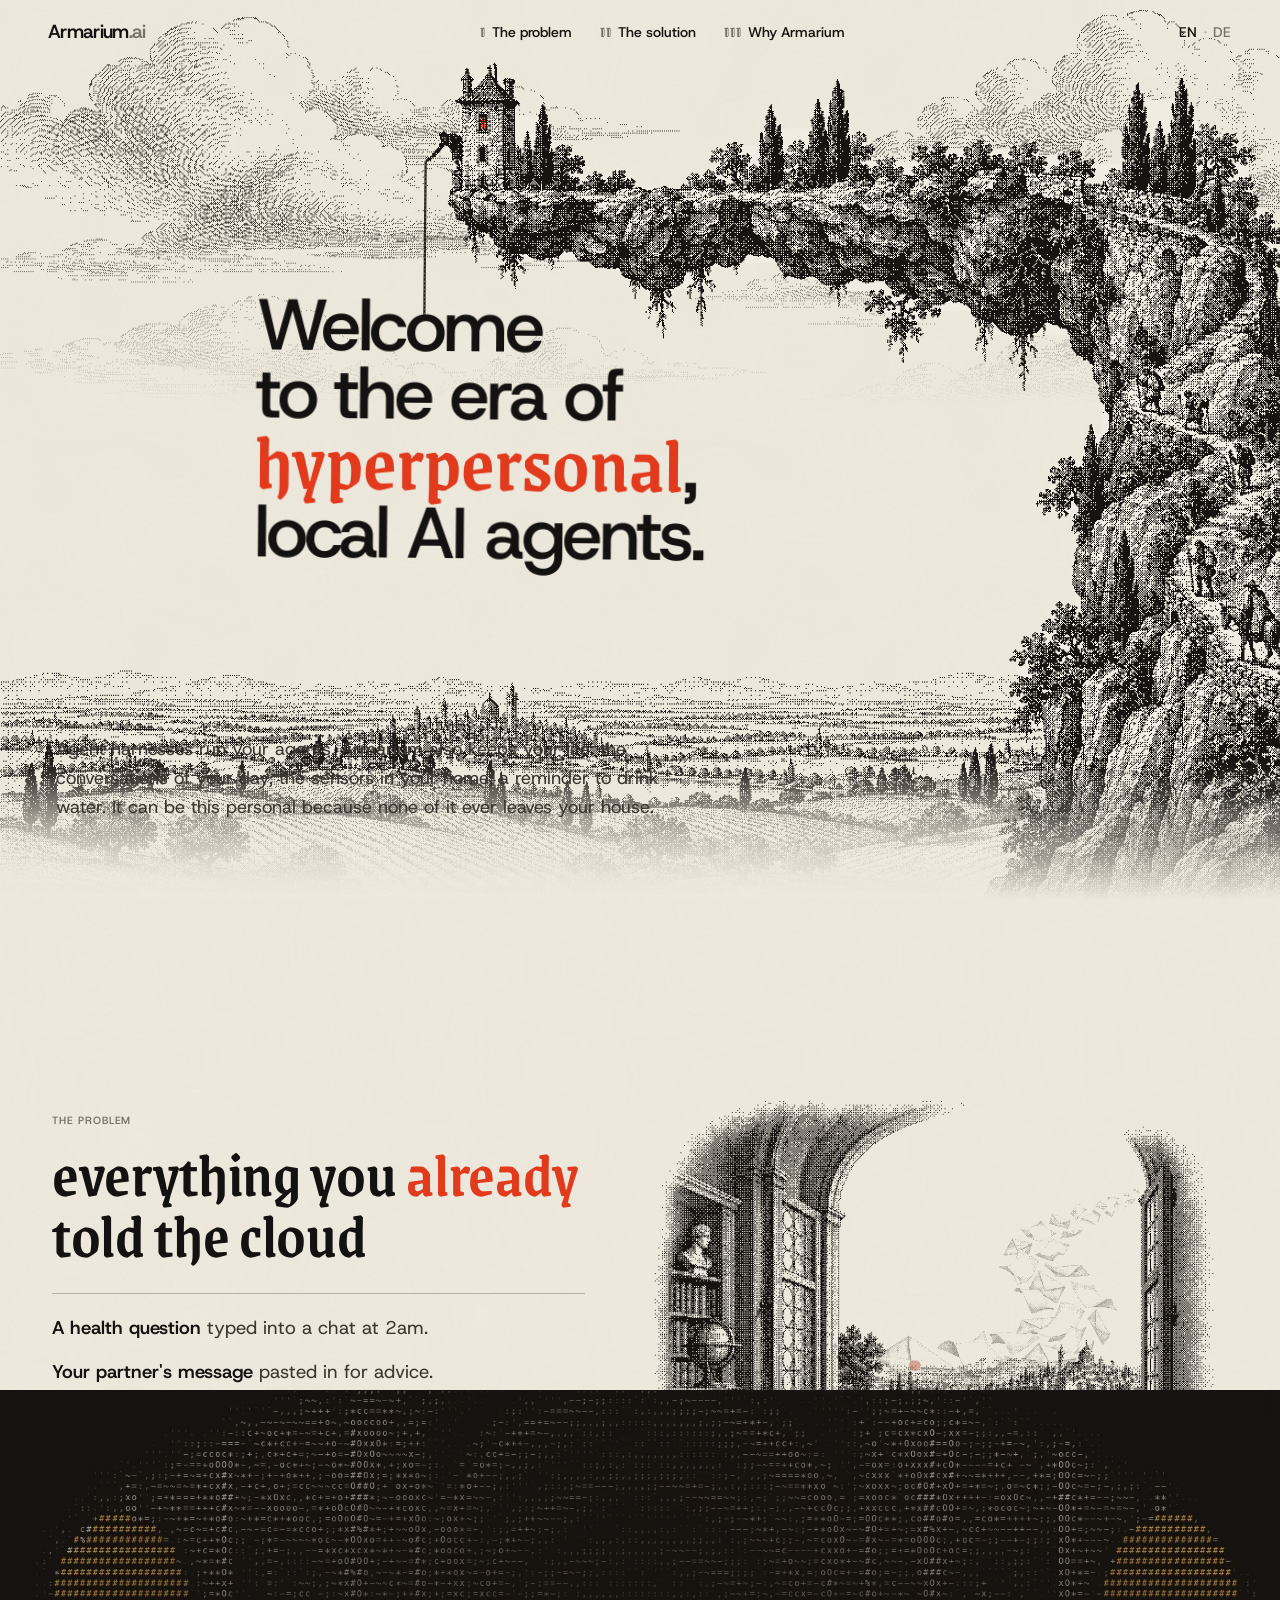
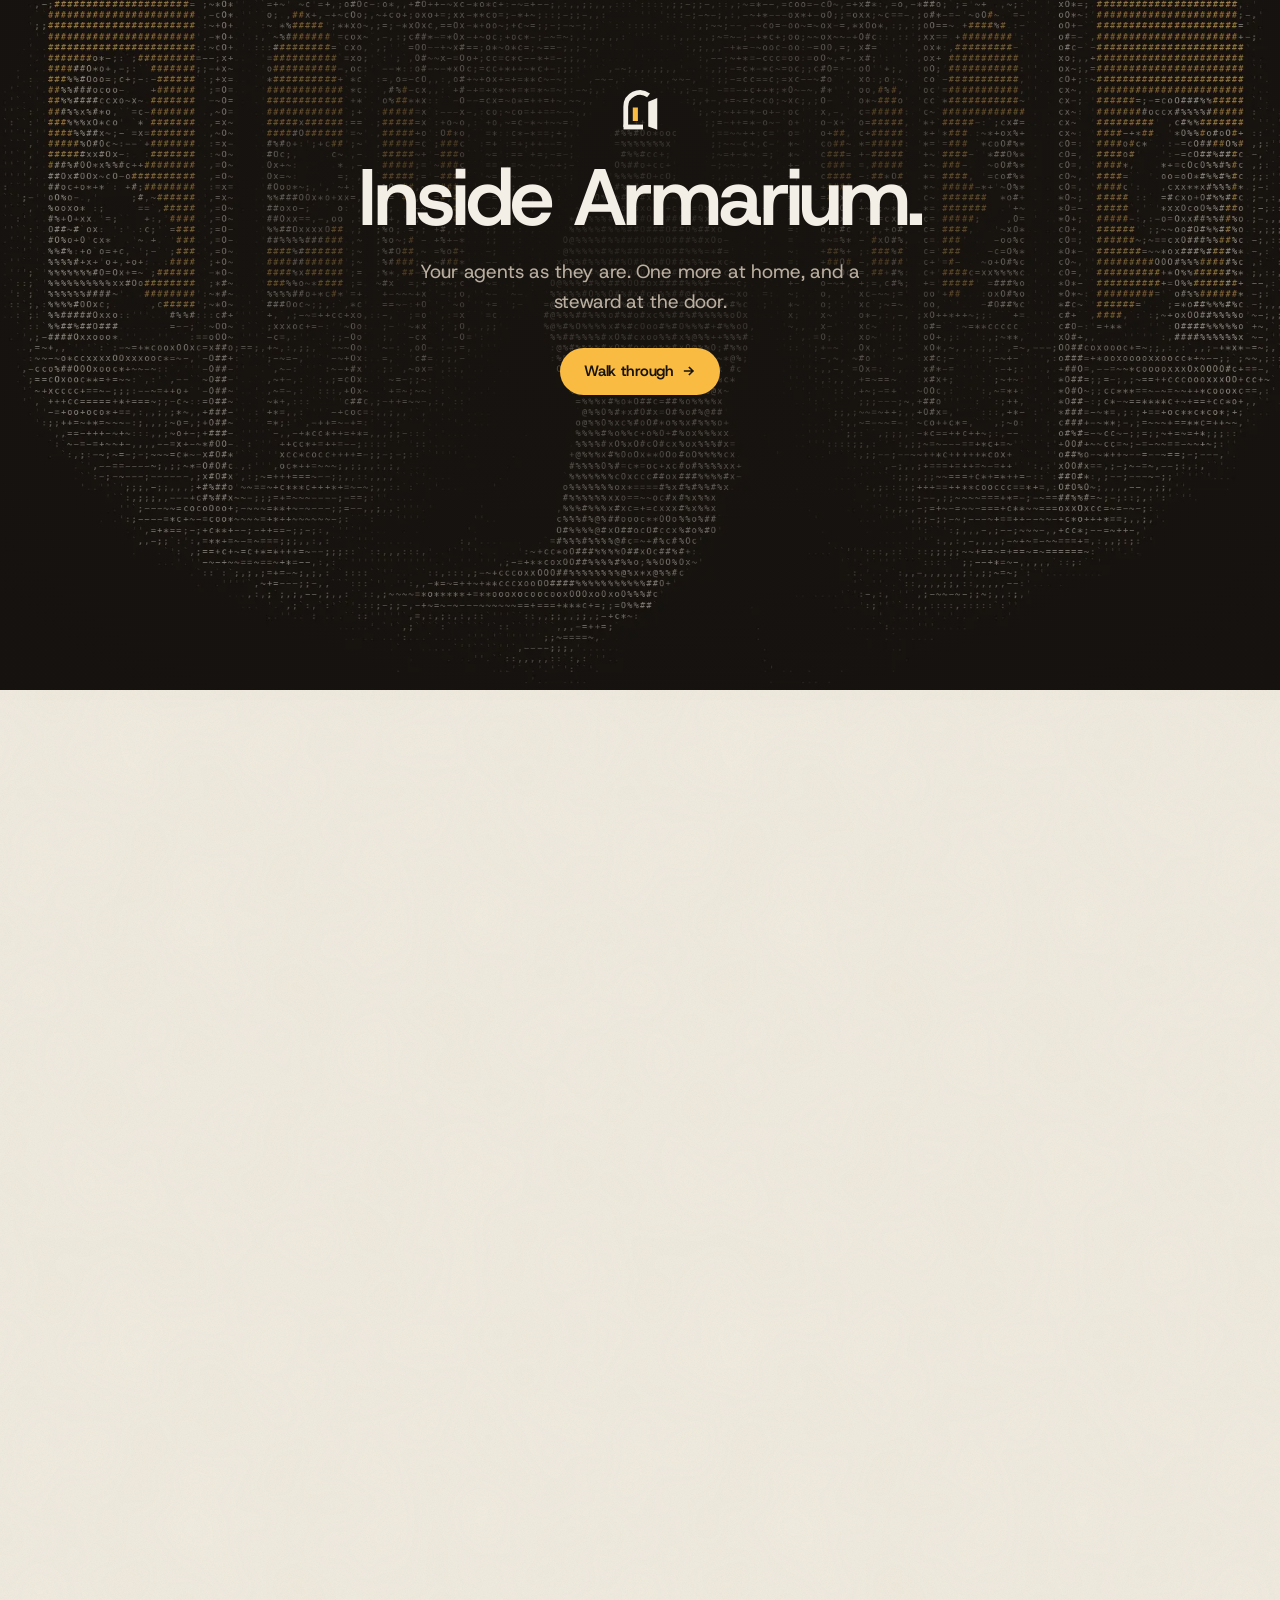
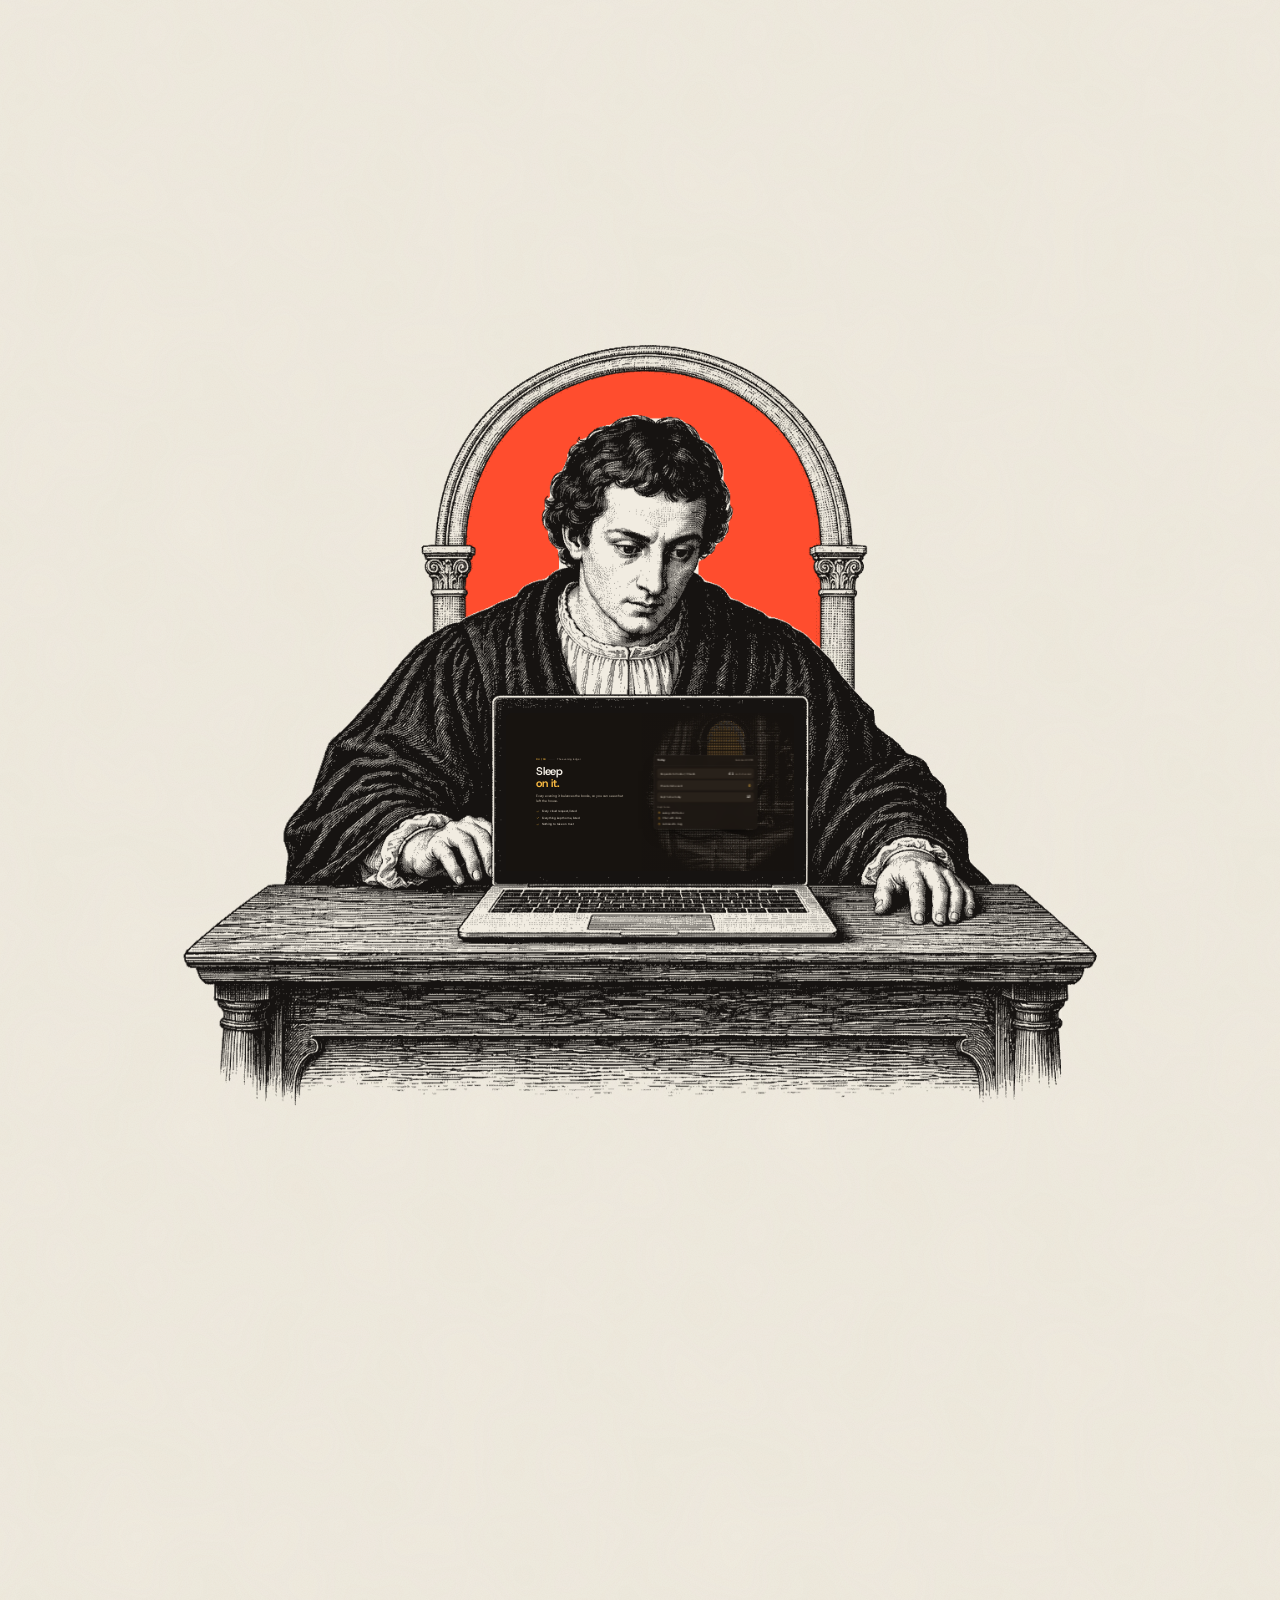
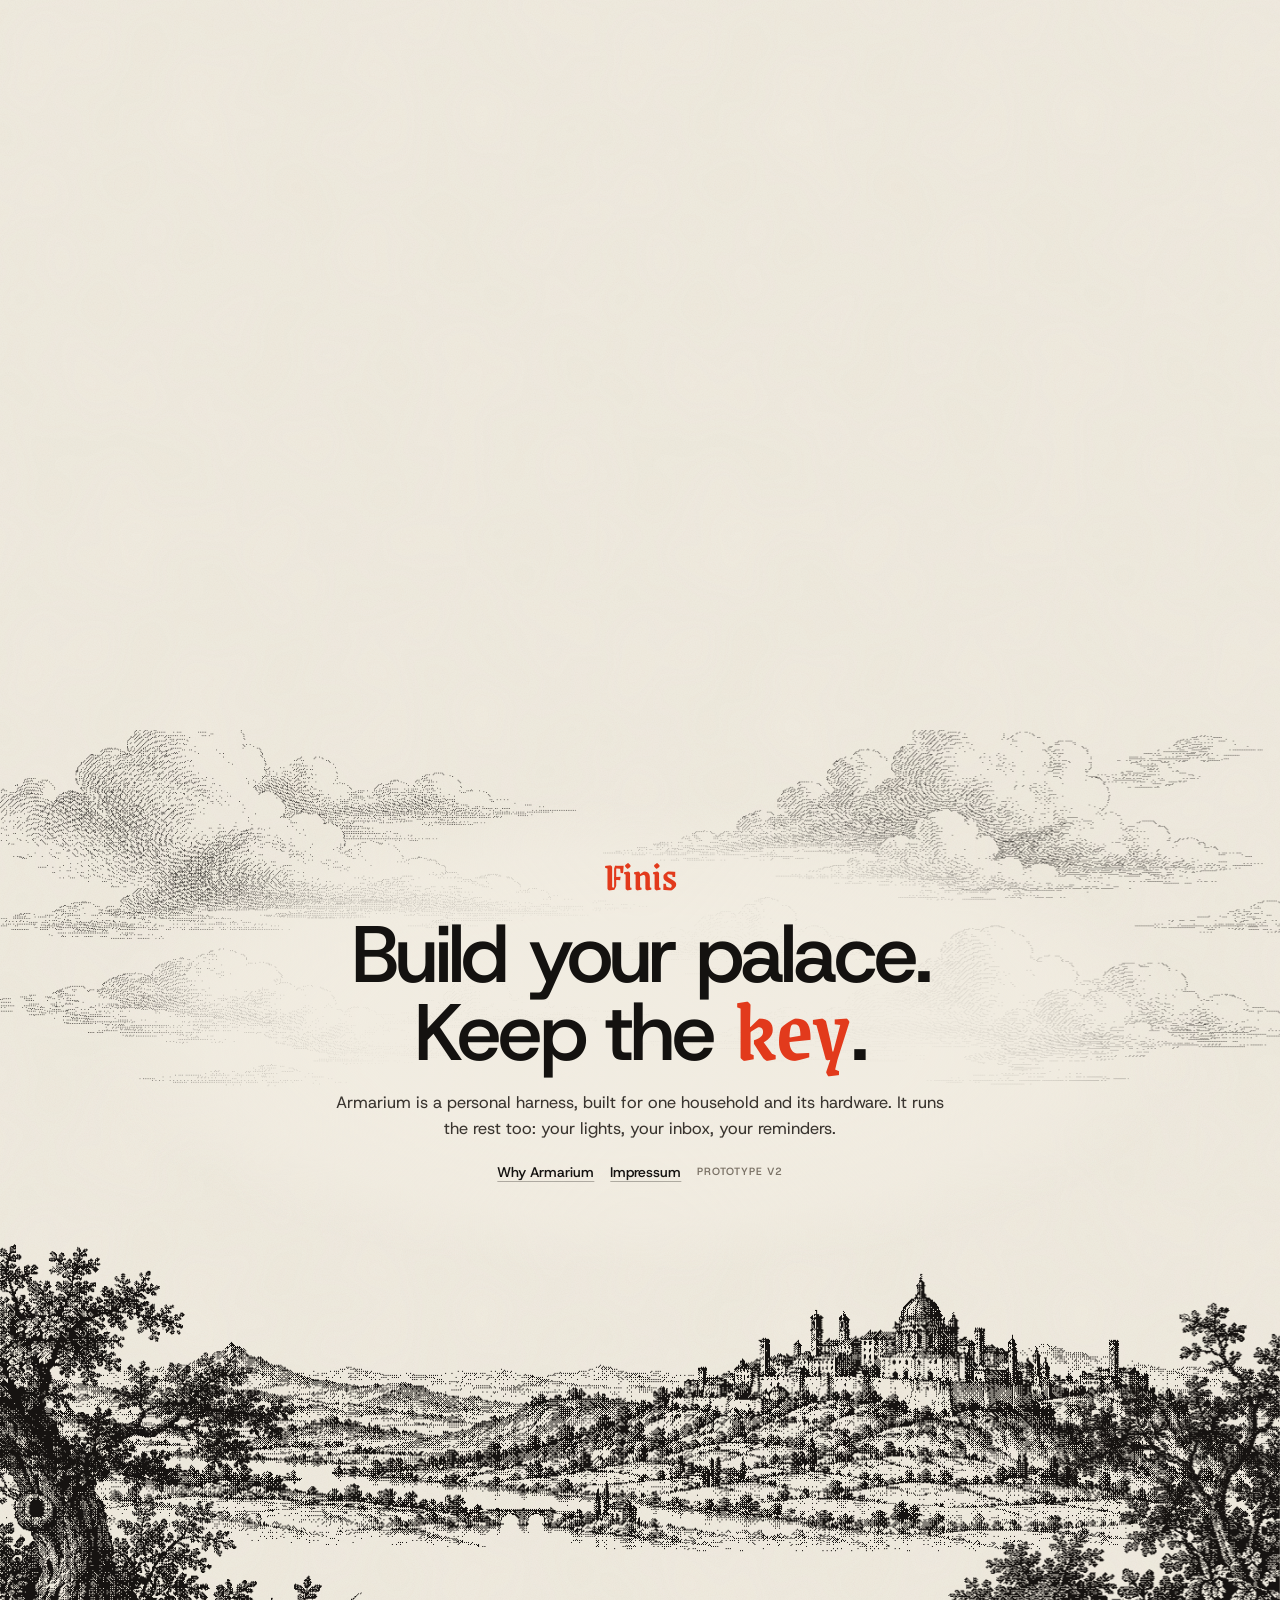
==== commit e2cb9e82: "v2: straight rope, English default" ====
--- a/v2/index.html
+++ b/v2/index.html
@@ -7,7 +7,7 @@
     <title>Armarium - the memory palace, rebuilt in your house</title>
     <meta name="description" content="A private, local-first AI that remembers your life, runs on your own hardware, and never tells anyone." />
     <link rel="icon" href="data:image/svg+xml,%3Csvg xmlns='http://www.w3.org/2000/svg' viewBox='0 0 32 32'%3E%3Crect width='32' height='32' rx='7' fill='%23141210'/%3E%3Cpath d='M9 26V15a7 7 0 0 1 14 0v11z' fill='%23ff4d2e'/%3E%3C/svg%3E" />
-    <script type="module" crossorigin src="./assets/index-DCgJhWFF.js"></script>
+    <script type="module" crossorigin src="./assets/index-T_FP0kRc.js"></script>
     <link rel="stylesheet" crossorigin href="./assets/index-B_X1xS5H.css">
   </head>
   <body>
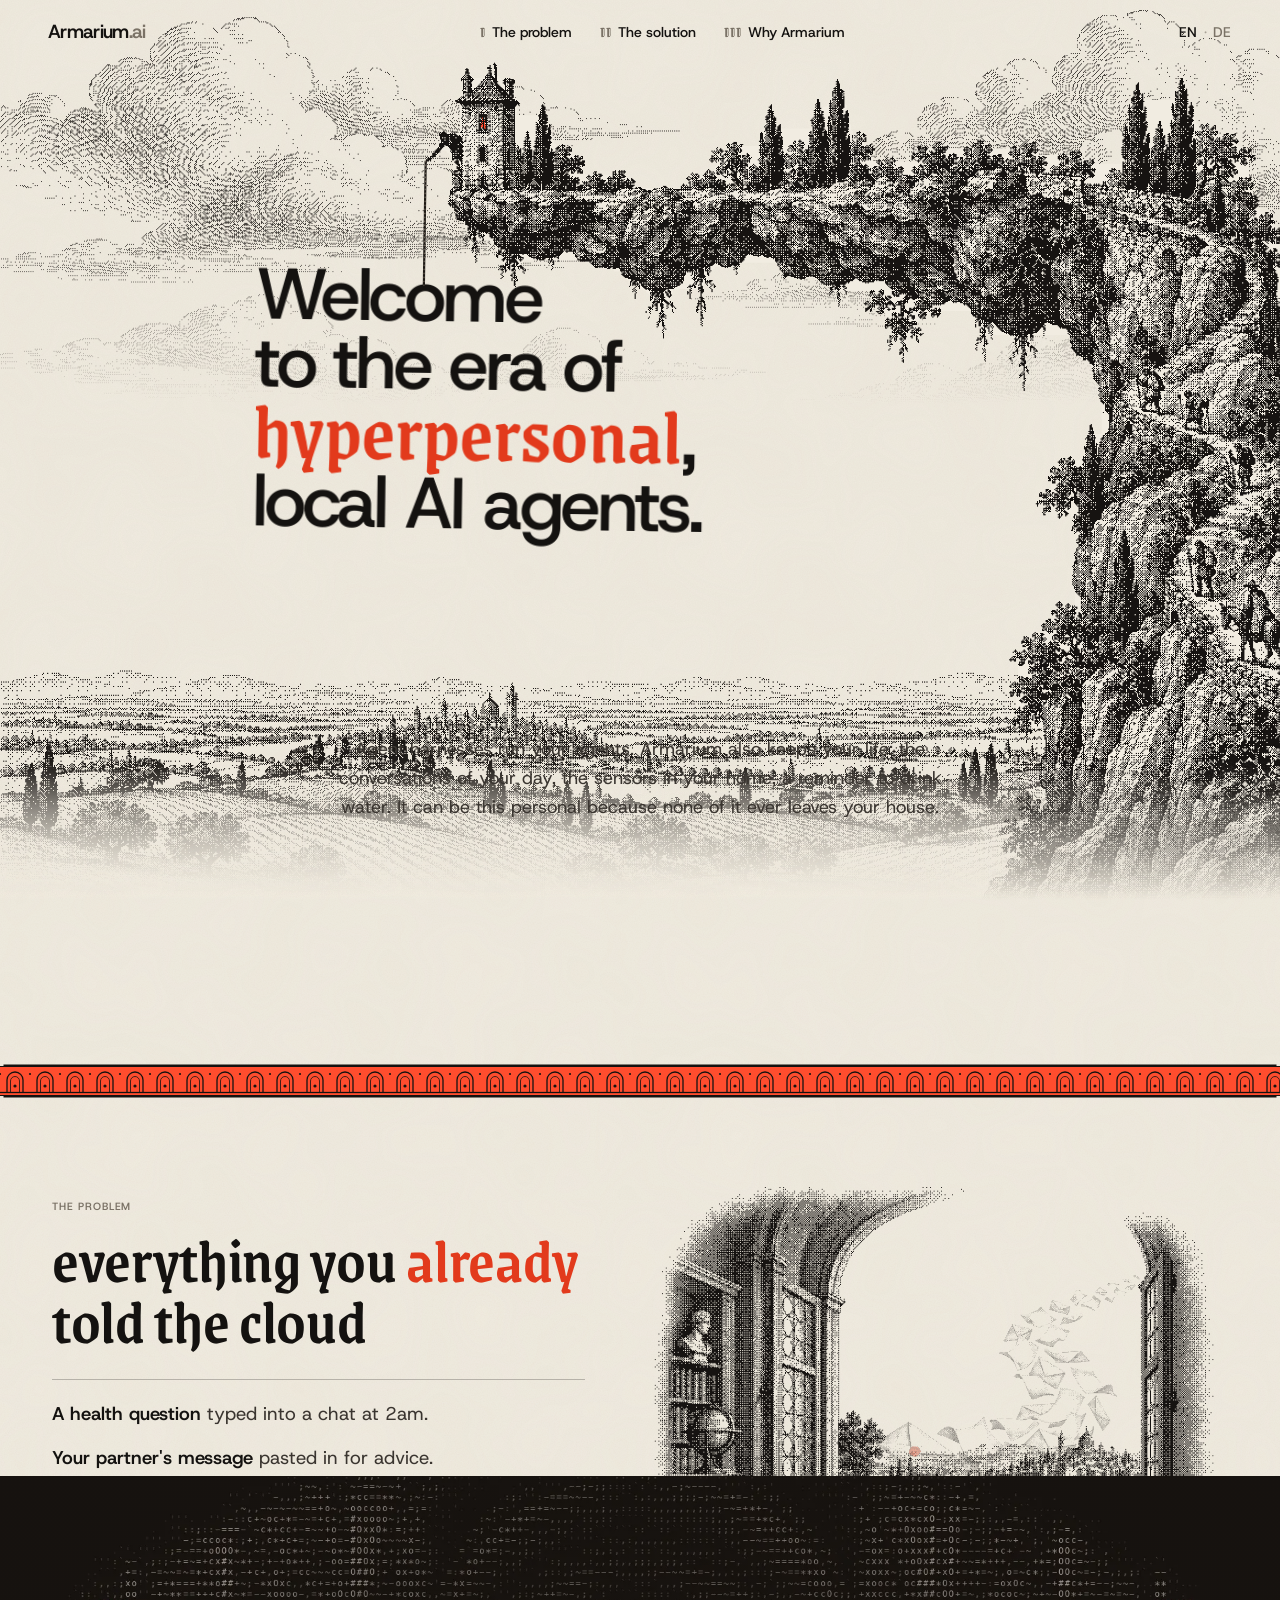
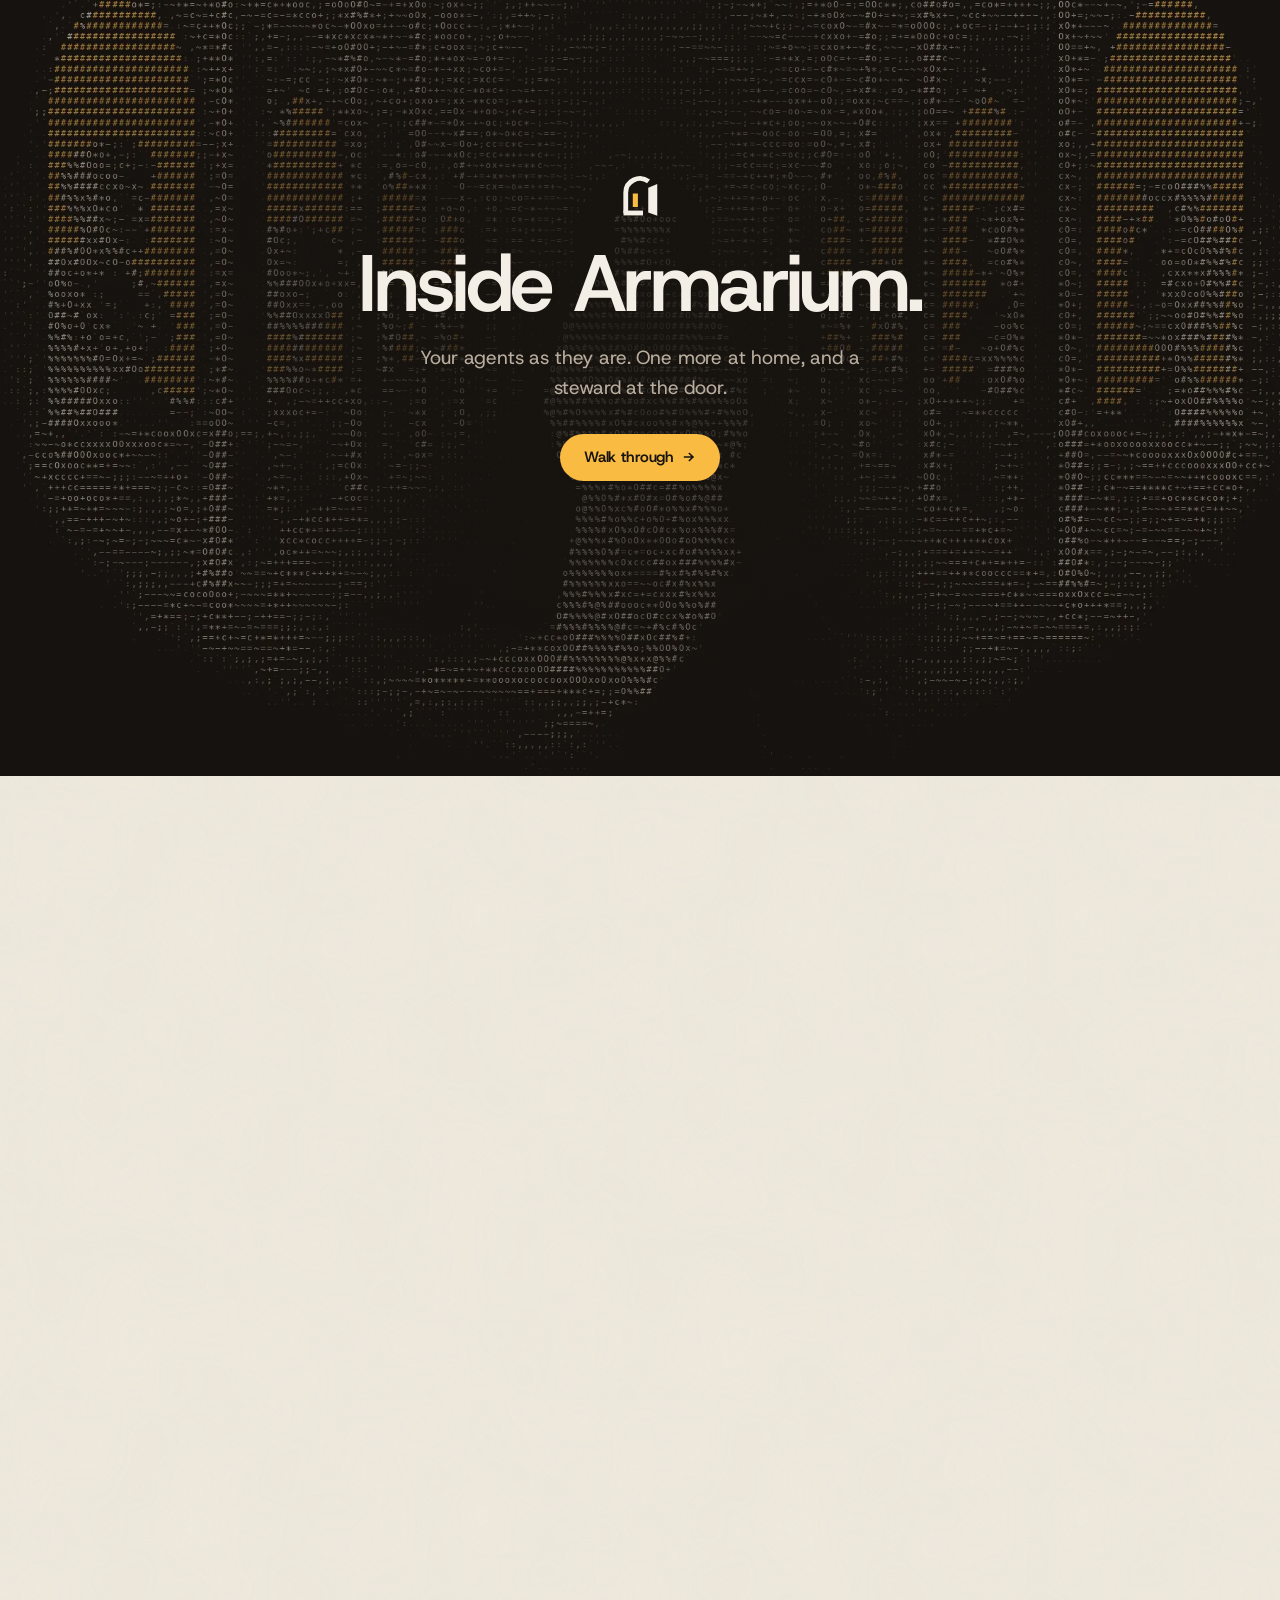
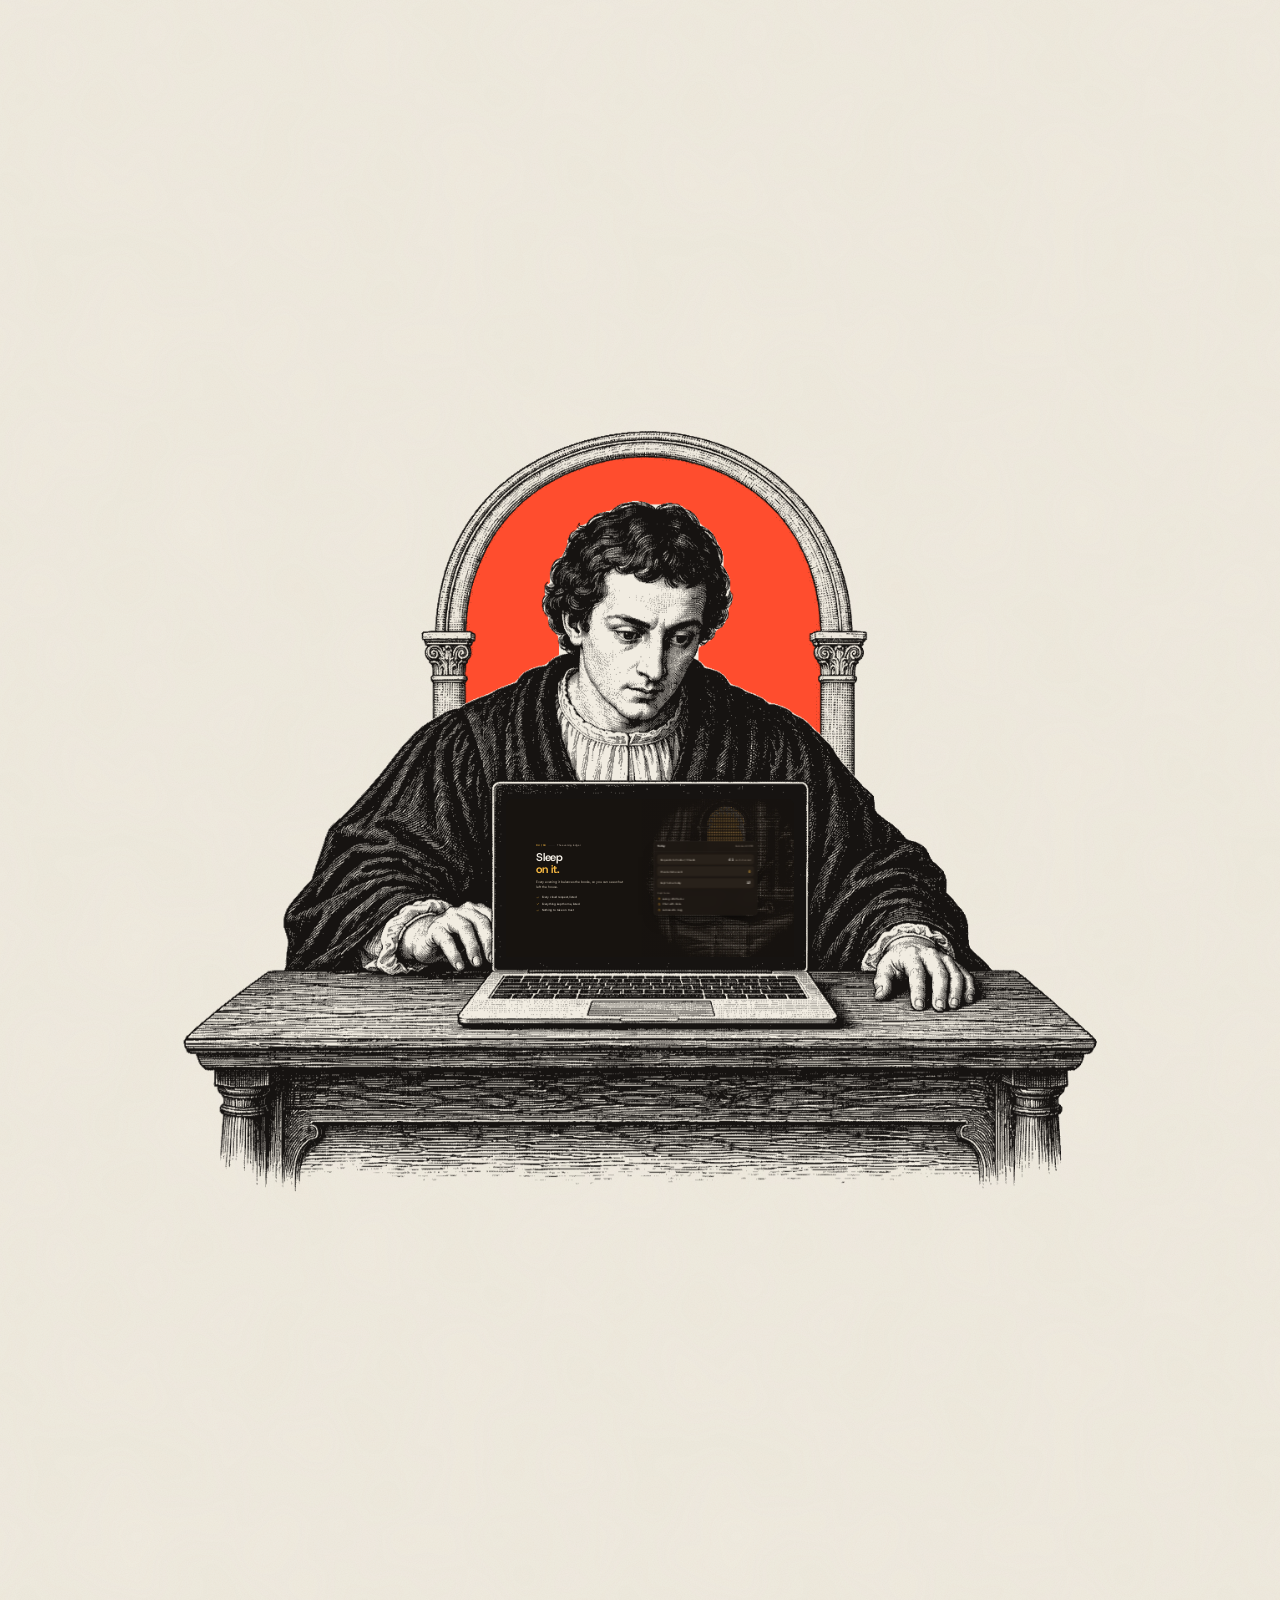
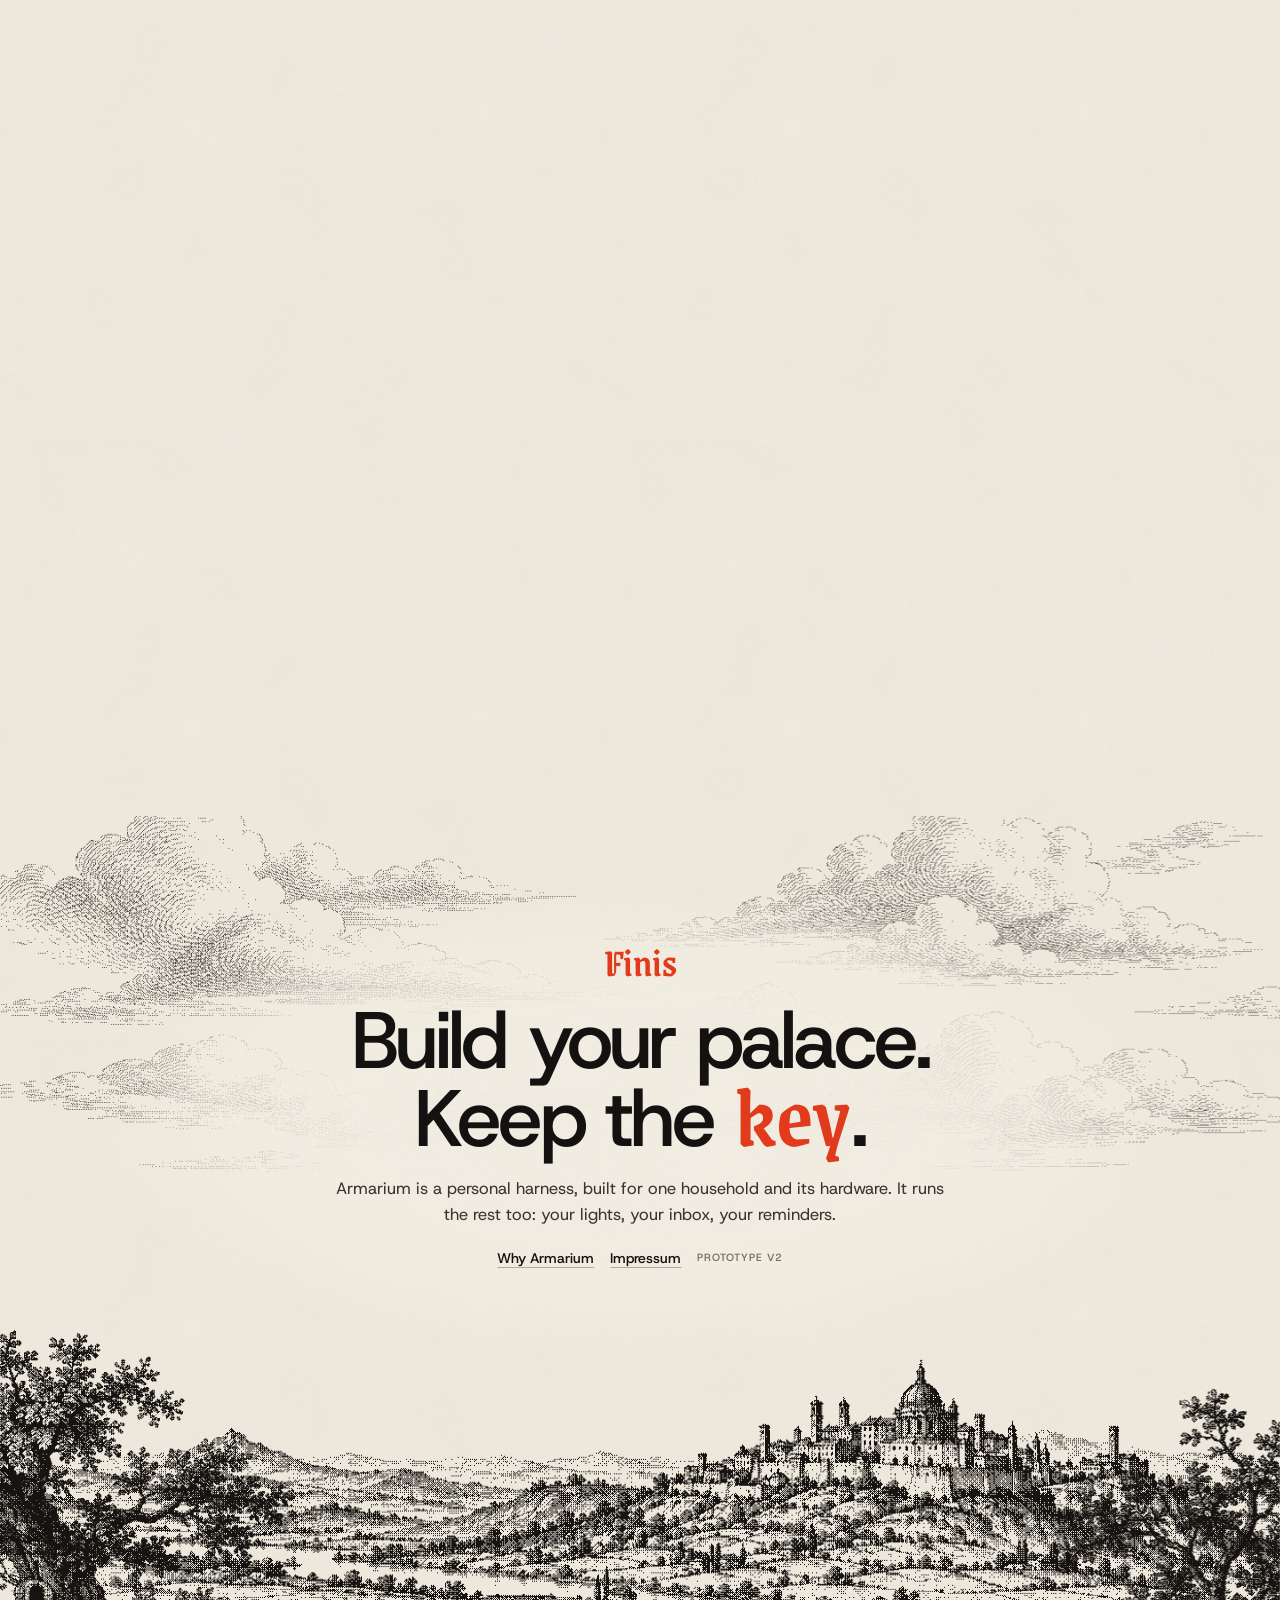
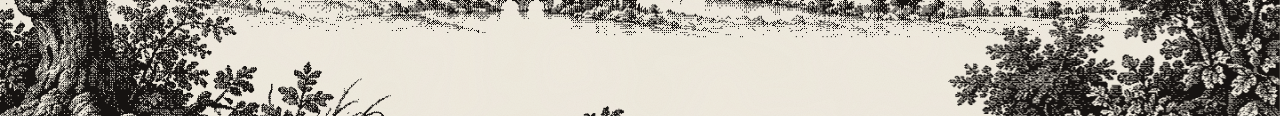
==== commit 8ac11a72: "v2: centred hero sub, band on desktop" ====
--- a/v2/index.html
+++ b/v2/index.html
@@ -7,8 +7,8 @@
     <title>Armarium - the memory palace, rebuilt in your house</title>
     <meta name="description" content="A private, local-first AI that remembers your life, runs on your own hardware, and never tells anyone." />
     <link rel="icon" href="data:image/svg+xml,%3Csvg xmlns='http://www.w3.org/2000/svg' viewBox='0 0 32 32'%3E%3Crect width='32' height='32' rx='7' fill='%23141210'/%3E%3Cpath d='M9 26V15a7 7 0 0 1 14 0v11z' fill='%23ff4d2e'/%3E%3C/svg%3E" />
-    <script type="module" crossorigin src="./assets/index-T_FP0kRc.js"></script>
-    <link rel="stylesheet" crossorigin href="./assets/index-B_X1xS5H.css">
+    <script type="module" crossorigin src="./assets/index-jxQFT1F6.js"></script>
+    <link rel="stylesheet" crossorigin href="./assets/index-CyTh1wyj.css">
   </head>
   <body>
     <div id="root"></div>
--- a/v2/assets/index-CyTh1wyj.css
+++ b/v2/assets/index-CyTh1wyj.css
@@ -0,0 +1 @@
+@font-face{font-family:Host Grotesk Variable;font-style:normal;font-display:swap;font-weight:300 800;src:url(./host-grotesk-latin-ext-wght-normal-B8jkyusk.woff2) format("woff2-variations");unicode-range:U+0100-02BA,U+02BD-02C5,U+02C7-02CC,U+02CE-02D7,U+02DD-02FF,U+0304,U+0308,U+0329,U+1D00-1DBF,U+1E00-1E9F,U+1EF2-1EFF,U+2020,U+20A0-20AB,U+20AD-20C0,U+2113,U+2C60-2C7F,U+A720-A7FF}@font-face{font-family:Host Grotesk Variable;font-style:normal;font-display:swap;font-weight:300 800;src:url(./host-grotesk-latin-wght-normal-CBa0fl4q.woff2) format("woff2-variations");unicode-range:U+0000-00FF,U+0131,U+0152-0153,U+02BB-02BC,U+02C6,U+02DA,U+02DC,U+0304,U+0308,U+0329,U+2000-206F,U+20AC,U+2122,U+2191,U+2193,U+2212,U+2215,U+FEFF,U+FFFD}@font-face{font-family:Grenze Gotisch Variable;font-style:normal;font-display:swap;font-weight:100 900;src:url(./grenze-gotisch-vietnamese-wght-normal-DCapxpm9.woff2) format("woff2-variations");unicode-range:U+0102-0103,U+0110-0111,U+0128-0129,U+0168-0169,U+01A0-01A1,U+01AF-01B0,U+0300-0301,U+0303-0304,U+0308-0309,U+0323,U+0329,U+1EA0-1EF9,U+20AB}@font-face{font-family:Grenze Gotisch Variable;font-style:normal;font-display:swap;font-weight:100 900;src:url(./grenze-gotisch-latin-ext-wght-normal-HmOq8Fgg.woff2) format("woff2-variations");unicode-range:U+0100-02BA,U+02BD-02C5,U+02C7-02CC,U+02CE-02D7,U+02DD-02FF,U+0304,U+0308,U+0329,U+1D00-1DBF,U+1E00-1E9F,U+1EF2-1EFF,U+2020,U+20A0-20AB,U+20AD-20C0,U+2113,U+2C60-2C7F,U+A720-A7FF}@font-face{font-family:Grenze Gotisch Variable;font-style:normal;font-display:swap;font-weight:100 900;src:url(./grenze-gotisch-latin-wght-normal-BhUVw2FV.woff2) format("woff2-variations");unicode-range:U+0000-00FF,U+0131,U+0152-0153,U+02BB-02BC,U+02C6,U+02DA,U+02DC,U+0304,U+0308,U+0329,U+2000-206F,U+20AC,U+2122,U+2191,U+2193,U+2212,U+2215,U+FEFF,U+FFFD}@layer properties{@supports (((-webkit-hyphens:none)) and (not (margin-trim:inline))) or ((-moz-orient:inline) and (not (color:rgb(from red r g b)))){*,:before,:after,::backdrop{--tw-translate-x:0;--tw-translate-y:0;--tw-translate-z:0;--tw-scale-x:1;--tw-scale-y:1;--tw-scale-z:1;--tw-rotate-x:initial;--tw-rotate-y:initial;--tw-rotate-z:initial;--tw-skew-x:initial;--tw-skew-y:initial;--tw-pan-x:initial;--tw-pan-y:initial;--tw-pinch-zoom:initial;--tw-scroll-snap-strictness:proximity;--tw-space-y-reverse:0;--tw-border-style:solid;--tw-gradient-position:initial;--tw-gradient-from:#0000;--tw-gradient-via:#0000;--tw-gradient-to:#0000;--tw-gradient-stops:initial;--tw-gradient-via-stops:initial;--tw-gradient-from-position:0%;--tw-gradient-via-position:50%;--tw-gradient-to-position:100%;--tw-leading:initial;--tw-font-weight:initial;--tw-tracking:initial;--tw-ordinal:initial;--tw-slashed-zero:initial;--tw-numeric-figure:initial;--tw-numeric-spacing:initial;--tw-numeric-fraction:initial;--tw-shadow:0 0 #0000;--tw-shadow-color:initial;--tw-shadow-alpha:100%;--tw-inset-shadow:0 0 #0000;--tw-inset-shadow-color:initial;--tw-inset-shadow-alpha:100%;--tw-ring-color:initial;--tw-ring-shadow:0 0 #0000;--tw-inset-ring-color:initial;--tw-inset-ring-shadow:0 0 #0000;--tw-ring-inset:initial;--tw-ring-offset-width:0px;--tw-ring-offset-color:#fff;--tw-ring-offset-shadow:0 0 #0000;--tw-blur:initial;--tw-brightness:initial;--tw-contrast:initial;--tw-grayscale:initial;--tw-hue-rotate:initial;--tw-invert:initial;--tw-opacity:initial;--tw-saturate:initial;--tw-sepia:initial;--tw-drop-shadow:initial;--tw-drop-shadow-color:initial;--tw-drop-shadow-alpha:100%;--tw-drop-shadow-size:initial;--tw-backdrop-blur:initial;--tw-backdrop-brightness:initial;--tw-backdrop-contrast:initial;--tw-backdrop-grayscale:initial;--tw-backdrop-hue-rotate:initial;--tw-backdrop-invert:initial;--tw-backdrop-opacity:initial;--tw-backdrop-saturate:initial;--tw-backdrop-sepia:initial}}}@layer theme{:root,:host{--font-mono:ui-monospace, SFMono-Regular, Menlo, Monaco, Consolas, "Liberation Mono", "Courier New", monospace;--color-white:#fff;--spacing:.25rem;--font-weight-medium:500;--font-weight-semibold:600;--font-weight-bold:700;--blur-sm:8px;--blur-xl:24px;--default-transition-duration:.15s;--default-transition-timing-function:cubic-bezier(.4, 0, .2, 1);--default-font-family:var(--f-body);--default-mono-font-family:var(--font-mono);--color-paper:#f1ece1;--color-ink:#141210;--color-ink-2:#3a3530;--color-mute:#7a7266;--color-line:#14121024;--color-verm:#ff4d2e;--color-verm-deep:#e23a1c;--color-gold:#c79a3a}}@layer base{*,:after,:before,::backdrop{box-sizing:border-box;border:0 solid;margin:0;padding:0}::file-selector-button{box-sizing:border-box;border:0 solid;margin:0;padding:0}html,:host{-webkit-text-size-adjust:100%;tab-size:4;line-height:1.5;font-family:var(--default-font-family,-apple-system, BlinkMacSystemFont, "Segoe UI", Roboto, "Helvetica Neue", "Noto Sans", Arial, sans-serif, "Apple Color Emoji", "Segoe UI Emoji", "Segoe UI Symbol", "Noto Color Emoji");font-feature-settings:var(--default-font-feature-settings,normal);font-variation-settings:var(--default-font-variation-settings,normal);-webkit-tap-highlight-color:transparent}hr{height:0;color:inherit;border-top-width:1px}abbr:where([title]){-webkit-text-decoration:underline dotted;text-decoration:underline dotted}h1,h2,h3,h4,h5,h6{font-size:inherit;font-weight:inherit}a{color:inherit;-webkit-text-decoration:inherit;text-decoration:inherit}b,strong{font-weight:bolder}code,kbd,samp,pre{font-family:var(--default-mono-font-family,ui-monospace, SFMono-Regular, Menlo, Monaco, Consolas, "Liberation Mono", "Courier New", monospace);font-feature-settings:var(--default-mono-font-feature-settings,normal);font-variation-settings:var(--default-mono-font-variation-settings,normal);font-size:1em}small{font-size:80%}sub,sup{vertical-align:baseline;font-size:75%;line-height:0;position:relative}sub{bottom:-.25em}sup{top:-.5em}table{text-indent:0;border-color:inherit;border-collapse:collapse}:-moz-focusring:where(:not(iframe)){outline:auto}progress{vertical-align:baseline}summary{display:list-item}ol,ul,menu{list-style:none}img,svg,video,canvas,audio,iframe,embed,object{vertical-align:middle;display:block}img,video{max-width:100%;height:auto}button,input,select,optgroup,textarea{font:inherit;font-feature-settings:inherit;font-variation-settings:inherit;letter-spacing:inherit;color:inherit;opacity:1;background-color:#0000;border-radius:0}::file-selector-button{font:inherit;font-feature-settings:inherit;font-variation-settings:inherit;letter-spacing:inherit;color:inherit;opacity:1;background-color:#0000;border-radius:0}:where(select:is([multiple],[size])) optgroup{font-weight:bolder}:where(select:is([multiple],[size])) optgroup option{padding-inline-start:20px}::file-selector-button{margin-inline-end:4px}::placeholder{opacity:1}@supports (not ((-webkit-appearance:-apple-pay-button))) or (contain-intrinsic-size:1px){::placeholder{color:currentColor}@supports (color:color-mix(in lab,red,red)){::placeholder{color:color-mix(in oklab,currentcolor 50%,transparent)}}}textarea{resize:vertical}::-webkit-search-decoration{-webkit-appearance:none}::-webkit-date-and-time-value{min-height:1lh;text-align:inherit}::-webkit-datetime-edit{display:inline-flex}::-webkit-datetime-edit-fields-wrapper{padding:0}::-webkit-datetime-edit{padding-block:0}::-webkit-datetime-edit-year-field{padding-block:0}::-webkit-datetime-edit-month-field{padding-block:0}::-webkit-datetime-edit-day-field{padding-block:0}::-webkit-datetime-edit-hour-field{padding-block:0}::-webkit-datetime-edit-minute-field{padding-block:0}::-webkit-datetime-edit-second-field{padding-block:0}::-webkit-datetime-edit-millisecond-field{padding-block:0}::-webkit-datetime-edit-meridiem-field{padding-block:0}::-webkit-calendar-picker-indicator{line-height:1}:-moz-ui-invalid{box-shadow:none}button,input:where([type=button],[type=reset],[type=submit]){appearance:button}::file-selector-button{appearance:button}::-webkit-inner-spin-button{height:auto}::-webkit-outer-spin-button{height:auto}[hidden]:where(:not([hidden=until-found])){display:none!important}}@layer components;@layer utilities{.\@container{container-type:inline-size}.pointer-events-none{pointer-events:none}.visible{visibility:visible}.absolute{position:absolute}.fixed{position:fixed}.relative{position:relative}.static{position:static}.sticky{position:sticky}.inset-0{inset:0}.inset-x-0{inset-inline:0}.inset-y-0{inset-block:0}.-top-14{top:calc(var(--spacing) * -14)}.top-0{top:0}.top-1\/2{top:50%}.top-14{top:calc(var(--spacing) * 14)}.top-\[-2\%\]{top:-2%}.top-\[-7\%\]{top:-7%}.top-\[8\%\]{top:8%}.top-\[13\%\]{top:13%}.top-\[36\%\]{top:36%}.top-\[37\%\]{top:37%}.top-\[46\%\]{top:46%}.top-\[47\%\]{top:47%}.top-\[48\%\]{top:48%}.top-\[max\(15\%\,calc\(100\%-100vw\*1\.62\+8svh\)\)\]{top:max(15%,100% - 162vw + 8svh)}.top-full{top:100%}.right-0{right:0}.right-\[-2\%\]{right:-2%}.bottom-0{bottom:0}.left-0{left:0}.left-1\/2{left:50%}.left-2\.5{left:calc(var(--spacing) * 2.5)}.left-7{left:calc(var(--spacing) * 7)}.left-\[-10\%\]{left:-10%}.isolate{isolation:isolate}.-z-10{z-index:-10}.z-10{z-index:10}.z-40{z-index:40}.z-\[1\]{z-index:1}.z-\[2\]{z-index:2}.z-\[3\]{z-index:3}.z-\[70\]{z-index:70}.z-\[80\]{z-index:80}.container{width:100%}@media(min-width:40rem){.container{max-width:40rem}}@media(min-width:48rem){.container{max-width:48rem}}@media(min-width:64rem){.container{max-width:64rem}}@media(min-width:80rem){.container{max-width:80rem}}@media(min-width:96rem){.container{max-width:96rem}}.m-0{margin:0}.-mx-4{margin-inline:calc(var(--spacing) * -4)}.mx-auto{margin-inline:auto}.mt-1{margin-top:var(--spacing)}.mt-1\.5{margin-top:calc(var(--spacing) * 1.5)}.mt-2{margin-top:calc(var(--spacing) * 2)}.mt-3{margin-top:calc(var(--spacing) * 3)}.mt-3\.5{margin-top:calc(var(--spacing) * 3.5)}.mt-4{margin-top:calc(var(--spacing) * 4)}.mt-5{margin-top:calc(var(--spacing) * 5)}.mt-6{margin-top:calc(var(--spacing) * 6)}.mt-7{margin-top:calc(var(--spacing) * 7)}.mt-8{margin-top:calc(var(--spacing) * 8)}.mt-10{margin-top:calc(var(--spacing) * 10)}.mt-12{margin-top:calc(var(--spacing) * 12)}.mt-16{margin-top:calc(var(--spacing) * 16)}.mt-20{margin-top:calc(var(--spacing) * 20)}.mt-24{margin-top:calc(var(--spacing) * 24)}.mt-\[5px\]{margin-top:5px}.ml-2{margin-left:calc(var(--spacing) * 2)}.block{display:block}.flex{display:flex}.grid{display:grid}.hidden{display:none}.inline{display:inline}.inline-flex{display:inline-flex}.table{display:table}.h-2{height:calc(var(--spacing) * 2)}.h-3\.5{height:calc(var(--spacing) * 3.5)}.h-4{height:calc(var(--spacing) * 4)}.h-5{height:calc(var(--spacing) * 5)}.h-6{height:calc(var(--spacing) * 6)}.h-12{height:calc(var(--spacing) * 12)}.h-16{height:calc(var(--spacing) * 16)}.h-32{height:calc(var(--spacing) * 32)}.h-\[2px\]{height:2px}.h-\[9px\]{height:9px}.h-\[26px\]{height:26px}.h-\[48\%\]{height:48%}.h-\[52\%\]{height:52%}.h-\[100svh\]{height:100svh}.h-\[100vh\]{height:100vh}.h-\[118\%\]{height:118%}.h-\[140px\]{height:140px}.h-auto{height:auto}.h-full{height:100%}.h-px{height:1px}.min-h-\[640px\]{min-height:640px}.min-h-\[660px\]{min-height:660px}.min-h-\[720px\]{min-height:720px}.min-h-full{min-height:100%}.w-2{width:calc(var(--spacing) * 2)}.w-3\.5{width:calc(var(--spacing) * 3.5)}.w-4{width:calc(var(--spacing) * 4)}.w-5{width:calc(var(--spacing) * 5)}.w-6{width:calc(var(--spacing) * 6)}.w-8{width:calc(var(--spacing) * 8)}.w-12{width:calc(var(--spacing) * 12)}.w-\[9px\]{width:9px}.w-\[18\%\]{width:18%}.w-\[26px\]{width:26px}.w-\[118\%\]{width:118%}.w-\[120\%\]{width:120%}.w-\[600\%\]{width:600%}.w-\[min\(1100px\,86\%\)\]{width:min(1100px,86%)}.w-auto{width:auto}.w-full{width:100%}.max-w-\[340px\]{max-width:340px}.max-w-\[360px\]{max-width:360px}.max-w-\[440px\]{max-width:440px}.max-w-\[460px\]{max-width:460px}.max-w-\[520px\]{max-width:520px}.max-w-\[620px\]{max-width:620px}.max-w-\[640px\]{max-width:640px}.max-w-\[680px\]{max-width:680px}.max-w-\[760px\]{max-width:760px}.max-w-\[900px\]{max-width:900px}.max-w-\[1200px\]{max-width:1200px}.max-w-\[1240px\]{max-width:1240px}.max-w-\[1280px\]{max-width:1280px}.max-w-\[1440px\]{max-width:1440px}.max-w-none{max-width:none}.flex-1{flex:1}.shrink-0{flex-shrink:0}.grow{flex-grow:1}.origin-top-left{transform-origin:0 0}.-translate-x-1\/2{--tw-translate-x: -50% ;translate:var(--tw-translate-x) var(--tw-translate-y)}.-translate-x-full{--tw-translate-x:-100%;translate:var(--tw-translate-x) var(--tw-translate-y)}.-translate-y-1\/2{--tw-translate-y: -50% ;translate:var(--tw-translate-x) var(--tw-translate-y)}.translate-y-\[6\%\]{--tw-translate-y:6%;translate:var(--tw-translate-x) var(--tw-translate-y)}.translate-y-\[9\%\]{--tw-translate-y:9%;translate:var(--tw-translate-x) var(--tw-translate-y)}.-scale-x-100{--tw-scale-x: -100% ;scale:var(--tw-scale-x) var(--tw-scale-y)}.transform{transform:var(--tw-rotate-x,) var(--tw-rotate-y,) var(--tw-rotate-z,) var(--tw-skew-x,) var(--tw-skew-y,)}.cursor-pointer{cursor:pointer}.touch-pan-y{--tw-pan-y:pan-y;touch-action:var(--tw-pan-x,) var(--tw-pan-y,) var(--tw-pinch-zoom,)}.resize{resize:both}.snap-x{scroll-snap-type:x var(--tw-scroll-snap-strictness)}.snap-mandatory{--tw-scroll-snap-strictness:mandatory}.snap-start{scroll-snap-align:start}.snap-always{scroll-snap-stop:always}.scroll-mt-10{scroll-margin-top:calc(var(--spacing) * 10)}.list-none{list-style-type:none}.grid-cols-2{grid-template-columns:repeat(2,minmax(0,1fr))}.flex-col{flex-direction:column}.flex-wrap{flex-wrap:wrap}.place-items-center{place-items:center}.items-baseline{align-items:baseline}.items-center{align-items:center}.justify-between{justify-content:space-between}.justify-center{justify-content:center}.justify-start{justify-content:flex-start}.gap-1{gap:var(--spacing)}.gap-1\.5{gap:calc(var(--spacing) * 1.5)}.gap-2{gap:calc(var(--spacing) * 2)}.gap-2\.5{gap:calc(var(--spacing) * 2.5)}.gap-3{gap:calc(var(--spacing) * 3)}.gap-4{gap:calc(var(--spacing) * 4)}.gap-5{gap:calc(var(--spacing) * 5)}.gap-6{gap:calc(var(--spacing) * 6)}.gap-7{gap:calc(var(--spacing) * 7)}.gap-8{gap:calc(var(--spacing) * 8)}.gap-14{gap:calc(var(--spacing) * 14)}:where(.space-y-1>:not(:last-child)){--tw-space-y-reverse:0;margin-block-start:calc(var(--spacing) * var(--tw-space-y-reverse));margin-block-end:calc(var(--spacing) * calc(1 - var(--tw-space-y-reverse)))}:where(.space-y-2>:not(:last-child)){--tw-space-y-reverse:0;margin-block-start:calc(calc(var(--spacing) * 2) * var(--tw-space-y-reverse));margin-block-end:calc(calc(var(--spacing) * 2) * calc(1 - var(--tw-space-y-reverse)))}:where(.space-y-2\.5>:not(:last-child)){--tw-space-y-reverse:0;margin-block-start:calc(calc(var(--spacing) * 2.5) * var(--tw-space-y-reverse));margin-block-end:calc(calc(var(--spacing) * 2.5) * calc(1 - var(--tw-space-y-reverse)))}:where(.space-y-3\.5>:not(:last-child)){--tw-space-y-reverse:0;margin-block-start:calc(calc(var(--spacing) * 3.5) * var(--tw-space-y-reverse));margin-block-end:calc(calc(var(--spacing) * 3.5) * calc(1 - var(--tw-space-y-reverse)))}:where(.space-y-4>:not(:last-child)){--tw-space-y-reverse:0;margin-block-start:calc(calc(var(--spacing) * 4) * var(--tw-space-y-reverse));margin-block-end:calc(calc(var(--spacing) * 4) * calc(1 - var(--tw-space-y-reverse)))}:where(.space-y-8>:not(:last-child)){--tw-space-y-reverse:0;margin-block-start:calc(calc(var(--spacing) * 8) * var(--tw-space-y-reverse));margin-block-end:calc(calc(var(--spacing) * 8) * calc(1 - var(--tw-space-y-reverse)))}:where(.space-y-24>:not(:last-child)){--tw-space-y-reverse:0;margin-block-start:calc(calc(var(--spacing) * 24) * var(--tw-space-y-reverse));margin-block-end:calc(calc(var(--spacing) * 24) * calc(1 - var(--tw-space-y-reverse)))}.gap-x-4{column-gap:calc(var(--spacing) * 4)}.gap-y-2{row-gap:calc(var(--spacing) * 2)}.overflow-hidden{overflow:hidden}.overflow-visible{overflow:visible}.overflow-x-auto{overflow-x:auto}.overscroll-contain{overscroll-behavior:contain}.overscroll-x-contain{overscroll-behavior-x:contain}.rounded-\[6px\]{border-radius:6px}.rounded-\[14px\]{border-radius:14px}.rounded-\[20px\]{border-radius:20px}.rounded-full{border-radius:3.40282e38px}.border{border-style:var(--tw-border-style);border-width:1px}.border-t{border-top-style:var(--tw-border-style);border-top-width:1px}.border-b{border-bottom-style:var(--tw-border-style);border-bottom-width:1px}.border-ink\/25{border-color:#14121040}@supports (color:color-mix(in lab,red,red)){.border-ink\/25{border-color:color-mix(in oklab,var(--color-ink) 25%,transparent)}}.border-ink\/80{border-color:#141210cc}@supports (color:color-mix(in lab,red,red)){.border-ink\/80{border-color:color-mix(in oklab,var(--color-ink) 80%,transparent)}}.border-line{border-color:var(--color-line)}.border-white\/\[0\.07\]{border-color:#ffffff12}@supports (color:color-mix(in lab,red,red)){.border-white\/\[0\.07\]{border-color:color-mix(in oklab,var(--color-white) 7%,transparent)}}.border-white\/\[0\.08\]{border-color:#ffffff14}@supports (color:color-mix(in lab,red,red)){.border-white\/\[0\.08\]{border-color:color-mix(in oklab,var(--color-white) 8%,transparent)}}.bg-\[\#1d1813\]\/90{background-color:#1d1813e6}.bg-\[\#17130f\]{background-color:#17130f}.bg-\[\#28211a\]{background-color:#28211a}.bg-\[\#fabb43\]{background-color:#fabb43}.bg-\[\#fabb43\]\/\[0\.13\]{background-color:#fabb4321}.bg-ink{background-color:var(--color-ink)}.bg-paper{background-color:var(--color-paper)}.bg-paper\/80{background-color:#f1ece1cc}@supports (color:color-mix(in lab,red,red)){.bg-paper\/80{background-color:color-mix(in oklab,var(--color-paper) 80%,transparent)}}.bg-verm{background-color:var(--color-verm)}.bg-white\/15{background-color:#ffffff26}@supports (color:color-mix(in lab,red,red)){.bg-white\/15{background-color:color-mix(in oklab,var(--color-white) 15%,transparent)}}.bg-gradient-to-b{--tw-gradient-position:to bottom in oklab;background-image:linear-gradient(var(--tw-gradient-stops))}.bg-gradient-to-r{--tw-gradient-position:to right in oklab;background-image:linear-gradient(var(--tw-gradient-stops))}.bg-\[linear-gradient\(180deg\,rgba\(23\,19\,15\,\.1\)_0\%\,rgba\(23\,19\,15\,\.55\)_14\%\,rgba\(23\,19\,15\,\.92\)_30\%\,\#17130f_42\%\)\]{background-image:linear-gradient(#17130f1a,#17130f8c 14%,#17130feb 30%,#17130f 42%)}.bg-\[radial-gradient\(ellipse_at_center\,rgb\(241_236_225\/0\.95\)_35\%\,rgb\(241_236_225\/0\.7\)_55\%\,transparent_72\%\)\]{background-image:radial-gradient(#f1ece1f2 35%,#f1ece1b3 55%,#0000 72%)}.bg-\[radial-gradient\(ellipse_at_center\,rgb\(241_236_225\/0\.95\)_40\%\,rgb\(241_236_225\/0\.7\)_60\%\,transparent_78\%\)\]{background-image:radial-gradient(#f1ece1f2 40%,#f1ece1b3 60%,#0000 78%)}.bg-\[radial-gradient\(ellipse_at_center\,rgba\(23\,19\,15\,\.92\)_0\%\,rgba\(23\,19\,15\,\.6\)_40\%\,rgba\(23\,19\,15\,\.05\)_100\%\)\]{background-image:radial-gradient(#17130feb,#17130f99 40%,#17130f0d)}.from-paper{--tw-gradient-from:var(--color-paper);--tw-gradient-stops:var(--tw-gradient-via-stops,var(--tw-gradient-position), var(--tw-gradient-from) var(--tw-gradient-from-position), var(--tw-gradient-to) var(--tw-gradient-to-position))}.from-paper\/0{--tw-gradient-from:#0000}@supports (color:color-mix(in lab,red,red)){.from-paper\/0{--tw-gradient-from:color-mix(in oklab, var(--color-paper) 0%, transparent)}}.from-paper\/0{--tw-gradient-stops:var(--tw-gradient-via-stops,var(--tw-gradient-position), var(--tw-gradient-from) var(--tw-gradient-from-position), var(--tw-gradient-to) var(--tw-gradient-to-position))}.to-paper{--tw-gradient-to:var(--color-paper);--tw-gradient-stops:var(--tw-gradient-via-stops,var(--tw-gradient-position), var(--tw-gradient-from) var(--tw-gradient-from-position), var(--tw-gradient-to) var(--tw-gradient-to-position))}.to-paper\/0{--tw-gradient-to:#0000}@supports (color:color-mix(in lab,red,red)){.to-paper\/0{--tw-gradient-to:color-mix(in oklab, var(--color-paper) 0%, transparent)}}.to-paper\/0{--tw-gradient-stops:var(--tw-gradient-via-stops,var(--tw-gradient-position), var(--tw-gradient-from) var(--tw-gradient-from-position), var(--tw-gradient-to) var(--tw-gradient-to-position))}.object-cover{object-fit:cover}.object-bottom{object-position:bottom}.object-right-bottom{object-position:right bottom}.object-top{object-position:top}.p-0{padding:0}.p-4{padding:calc(var(--spacing) * 4)}.px-1{padding-inline:var(--spacing)}.px-2{padding-inline:calc(var(--spacing) * 2)}.px-2\.5{padding-inline:calc(var(--spacing) * 2.5)}.px-4{padding-inline:calc(var(--spacing) * 4)}.px-5{padding-inline:calc(var(--spacing) * 5)}.px-6{padding-inline:calc(var(--spacing) * 6)}.px-8{padding-inline:calc(var(--spacing) * 8)}.py-1{padding-block:var(--spacing)}.py-2{padding-block:calc(var(--spacing) * 2)}.py-2\.5{padding-block:calc(var(--spacing) * 2.5)}.py-3{padding-block:calc(var(--spacing) * 3)}.py-3\.5{padding-block:calc(var(--spacing) * 3.5)}.py-4{padding-block:calc(var(--spacing) * 4)}.pt-2{padding-top:calc(var(--spacing) * 2)}.pt-3{padding-top:calc(var(--spacing) * 3)}.pt-5{padding-top:calc(var(--spacing) * 5)}.pt-6{padding-top:calc(var(--spacing) * 6)}.pt-8{padding-top:calc(var(--spacing) * 8)}.pt-10{padding-top:calc(var(--spacing) * 10)}.pt-20{padding-top:calc(var(--spacing) * 20)}.pt-24{padding-top:calc(var(--spacing) * 24)}.pt-28{padding-top:calc(var(--spacing) * 28)}.pt-\[8svh\]{padding-top:8svh}.pr-2{padding-right:calc(var(--spacing) * 2)}.pr-3{padding-right:calc(var(--spacing) * 3)}.pr-3\.5{padding-right:calc(var(--spacing) * 3.5)}.pb-4{padding-bottom:calc(var(--spacing) * 4)}.pb-5{padding-bottom:calc(var(--spacing) * 5)}.pb-10{padding-bottom:calc(var(--spacing) * 10)}.pb-16{padding-bottom:calc(var(--spacing) * 16)}.pl-2{padding-left:calc(var(--spacing) * 2)}.pl-2\.5{padding-left:calc(var(--spacing) * 2.5)}.pl-4{padding-left:calc(var(--spacing) * 4)}.pl-5{padding-left:calc(var(--spacing) * 5)}.text-center{text-align:center}.text-right{text-align:right}.font-\[ui-monospace\,SFMono-Regular\,Menlo\,monospace\]{font-family:ui-monospace,SFMono-Regular,Menlo,monospace}.text-\[11px\]{font-size:11px}.text-\[12\.5px\]{font-size:12.5px}.text-\[12px\]{font-size:12px}.text-\[13\.5px\]{font-size:13.5px}.text-\[13px\]{font-size:13px}.text-\[14\.5px\]{font-size:14.5px}.text-\[14px\]{font-size:14px}.text-\[15\.5px\]{font-size:15.5px}.text-\[15px\]{font-size:15px}.text-\[16\.5px\]{font-size:16.5px}.text-\[16px\]{font-size:16px}.text-\[17px\]{font-size:17px}.text-\[18\.5px\]{font-size:18.5px}.text-\[18px\]{font-size:18px}.text-\[19px\]{font-size:19px}.text-\[20px\]{font-size:20px}.text-\[30px\]{font-size:30px}.text-\[34px\]{font-size:34px}.text-\[44px\]{font-size:44px}.text-\[52px\]{font-size:52px}.text-\[64px\]{font-size:64px}.text-\[clamp\(29px\,8\.9vw\,42px\)\]{font-size:clamp(29px,8.9vw,42px)}.text-\[clamp\(36px\,11\.2vw\,50px\)\]{font-size:clamp(36px,11.2vw,50px)}.leading-\[0\.95\]{--tw-leading:.95;line-height:.95}.leading-\[0\.98\]{--tw-leading:.98;line-height:.98}.leading-\[1\.3\]{--tw-leading:1.3;line-height:1.3}.leading-\[1\.04\]{--tw-leading:1.04;line-height:1.04}.leading-\[1\.5\]{--tw-leading:1.5;line-height:1.5}.leading-\[1\.6\]{--tw-leading:1.6;line-height:1.6}.leading-\[1\.7\]{--tw-leading:1.7;line-height:1.7}.leading-\[1\.35\]{--tw-leading:1.35;line-height:1.35}.leading-\[1\.45\]{--tw-leading:1.45;line-height:1.45}.leading-\[1\.55\]{--tw-leading:1.55;line-height:1.55}.leading-\[1\.65\]{--tw-leading:1.65;line-height:1.65}.leading-\[1\],.leading-none{--tw-leading:1;line-height:1}.font-bold{--tw-font-weight:var(--font-weight-bold);font-weight:var(--font-weight-bold)}.font-medium{--tw-font-weight:var(--font-weight-medium);font-weight:var(--font-weight-medium)}.font-semibold{--tw-font-weight:var(--font-weight-semibold);font-weight:var(--font-weight-semibold)}.tracking-\[-0\.04em\]{--tw-tracking:-.04em;letter-spacing:-.04em}.tracking-\[-0\.035em\]{--tw-tracking:-.035em;letter-spacing:-.035em}.tracking-\[-0\.045em\]{--tw-tracking:-.045em;letter-spacing:-.045em}.tracking-\[0\.02em\]{--tw-tracking:.02em;letter-spacing:.02em}.tracking-\[0\.04em\]{--tw-tracking:.04em;letter-spacing:.04em}.tracking-\[0\.09em\]{--tw-tracking:.09em;letter-spacing:.09em}.whitespace-nowrap{white-space:nowrap}.text-\[\#8fd18a\]{color:#8fd18a}.text-\[\#9c9083\]{color:#9c9083}.text-\[\#17130f\]{color:#17130f}.text-\[\#b9ae9f\]{color:#b9ae9f}.text-\[\#d9d0c3\]{color:#d9d0c3}.text-\[\#f4efe6\]{color:#f4efe6}.text-\[\#fabb43\]{color:#fabb43}.text-\[\#ff8a70\]{color:#ff8a70}.text-ink{color:var(--color-ink)}.text-ink-2{color:var(--color-ink-2)}.text-mute{color:var(--color-mute)}.text-mute\/60{color:#7a726699}@supports (color:color-mix(in lab,red,red)){.text-mute\/60{color:color-mix(in oklab,var(--color-mute) 60%,transparent)}}.text-paper{color:var(--color-paper)}.text-verm-deep{color:var(--color-verm-deep)}.lowercase{text-transform:lowercase}.uppercase{text-transform:uppercase}.tabular-nums{--tw-numeric-spacing:tabular-nums;font-variant-numeric:var(--tw-ordinal,) var(--tw-slashed-zero,) var(--tw-numeric-figure,) var(--tw-numeric-spacing,) var(--tw-numeric-fraction,)}.underline{text-decoration-line:underline}.decoration-ink\/30{text-decoration-color:#1412104d}@supports (color:color-mix(in lab,red,red)){.decoration-ink\/30{-webkit-text-decoration-color:color-mix(in oklab,var(--color-ink) 30%,transparent);text-decoration-color:color-mix(in oklab,var(--color-ink) 30%,transparent)}}.underline-offset-4{text-underline-offset:4px}.opacity-60{opacity:.6}.opacity-70{opacity:.7}.opacity-80{opacity:.8}.opacity-90{opacity:.9}.shadow-\[0_40px_80px_-40px_rgba\(0\,0\,0\,\.9\)\]{--tw-shadow:0 40px 80px -40px var(--tw-shadow-color,#000000e6);box-shadow:var(--tw-inset-shadow),var(--tw-inset-ring-shadow),var(--tw-ring-offset-shadow),var(--tw-ring-shadow),var(--tw-shadow)}.ring,.ring-1{--tw-ring-shadow:var(--tw-ring-inset,) 0 0 0 calc(1px + var(--tw-ring-offset-width)) var(--tw-ring-color,currentcolor);box-shadow:var(--tw-inset-shadow),var(--tw-inset-ring-shadow),var(--tw-ring-offset-shadow),var(--tw-ring-shadow),var(--tw-shadow)}.ring-ink{--tw-ring-color:var(--color-ink)}.ring-offset-\[1\.5px\]{--tw-ring-offset-width:1.5px;--tw-ring-offset-shadow:var(--tw-ring-inset,) 0 0 0 var(--tw-ring-offset-width) var(--tw-ring-offset-color)}.ring-offset-paper{--tw-ring-offset-color:var(--color-paper)}.blur{--tw-blur:blur(8px);filter:var(--tw-blur,) var(--tw-brightness,) var(--tw-contrast,) var(--tw-grayscale,) var(--tw-hue-rotate,) var(--tw-invert,) var(--tw-saturate,) var(--tw-sepia,) var(--tw-drop-shadow,)}.backdrop-blur-sm{--tw-backdrop-blur:blur(var(--blur-sm));-webkit-backdrop-filter:var(--tw-backdrop-blur,) var(--tw-backdrop-brightness,) var(--tw-backdrop-contrast,) var(--tw-backdrop-grayscale,) var(--tw-backdrop-hue-rotate,) var(--tw-backdrop-invert,) var(--tw-backdrop-opacity,) var(--tw-backdrop-saturate,) var(--tw-backdrop-sepia,);backdrop-filter:var(--tw-backdrop-blur,) var(--tw-backdrop-brightness,) var(--tw-backdrop-contrast,) var(--tw-backdrop-grayscale,) var(--tw-backdrop-hue-rotate,) var(--tw-backdrop-invert,) var(--tw-backdrop-opacity,) var(--tw-backdrop-saturate,) var(--tw-backdrop-sepia,)}.backdrop-blur-xl{--tw-backdrop-blur:blur(var(--blur-xl));-webkit-backdrop-filter:var(--tw-backdrop-blur,) var(--tw-backdrop-brightness,) var(--tw-backdrop-contrast,) var(--tw-backdrop-grayscale,) var(--tw-backdrop-hue-rotate,) var(--tw-backdrop-invert,) var(--tw-backdrop-opacity,) var(--tw-backdrop-saturate,) var(--tw-backdrop-sepia,);backdrop-filter:var(--tw-backdrop-blur,) var(--tw-backdrop-brightness,) var(--tw-backdrop-contrast,) var(--tw-backdrop-grayscale,) var(--tw-backdrop-hue-rotate,) var(--tw-backdrop-invert,) var(--tw-backdrop-opacity,) var(--tw-backdrop-saturate,) var(--tw-backdrop-sepia,)}.transition-colors{transition-property:color,background-color,border-color,outline-color,text-decoration-color,fill,stroke,--tw-gradient-from,--tw-gradient-via,--tw-gradient-to;transition-timing-function:var(--tw-ease,var(--default-transition-timing-function));transition-duration:var(--tw-duration,var(--default-transition-duration))}.transition-transform{transition-property:transform,translate,scale,rotate;transition-timing-function:var(--tw-ease,var(--default-transition-timing-function));transition-duration:var(--tw-duration,var(--default-transition-duration))}.will-change-transform{will-change:transform}.select-none{-webkit-user-select:none;user-select:none}.\[backface-visibility\:hidden\]{backface-visibility:hidden}.\[image-rendering\:pixelated\]{image-rendering:pixelated}@media(hover:hover){.group-hover\:translate-x-0\.5:is(:where(.group):hover *){--tw-translate-x:calc(var(--spacing) * .5);translate:var(--tw-translate-x) var(--tw-translate-y)}.group-hover\:text-verm-deep:is(:where(.group):hover *){color:var(--color-verm-deep)}.hover\:bg-ink:hover{background-color:var(--color-ink)}.hover\:bg-verm-deep:hover{background-color:var(--color-verm-deep)}.hover\:text-paper:hover{color:var(--color-paper)}.hover\:text-verm-deep:hover{color:var(--color-verm-deep)}}@media not all and (min-width:40rem){.max-sm\:\!top-auto{top:auto!important}.max-sm\:\!right-0{right:0!important}.max-sm\:\!right-\[-13\%\]{right:-13%!important}.max-sm\:\!right-\[-19\%\]{right:-19%!important}.max-sm\:\!bottom-0{bottom:0!important}.max-sm\:\!left-auto{left:auto!important}.max-sm\:\!h-\[86\%\]{height:86%!important}.max-sm\:\!h-\[88\%\]{height:88%!important}.max-sm\:\!w-auto{width:auto!important}.max-sm\:\!max-w-none{max-width:none!important}.max-sm\:translate-y-\[7\%\]{--tw-translate-y:7%;translate:var(--tw-translate-x) var(--tw-translate-y)}.max-sm\:translate-y-\[13\%\]{--tw-translate-y:13%;translate:var(--tw-translate-x) var(--tw-translate-y)}}@media(min-width:40rem){.sm\:inset-y-0{inset-block:0}.sm\:top-0{top:0}.sm\:top-\[14\%\]{top:14%}.sm\:order-2{order:2}.sm\:mt-20{margin-top:calc(var(--spacing) * 20)}.sm\:block{display:block}.sm\:grid{display:grid}.sm\:hidden{display:none}.sm\:w-\[46\%\]{width:46%}.sm\:w-\[min\(62\%\,calc\(max\(100svh\,640px\)\*0\.72\)\)\]{width:min(62%,max(100svh,640px)/1.38889)}.sm\:max-w-\[620px\]{max-width:620px}.sm\:translate-x-\[6\%\]{--tw-translate-x:6%;translate:var(--tw-translate-x) var(--tw-translate-y)}.sm\:grid-cols-\[1fr_1\.1fr\]{grid-template-columns:1fr 1.1fr}.sm\:justify-center{justify-content:center}.sm\:gap-14{gap:calc(var(--spacing) * 14)}:where(.sm\:space-y-32>:not(:last-child)){--tw-space-y-reverse:0;margin-block-start:calc(calc(var(--spacing) * 32) * var(--tw-space-y-reverse));margin-block-end:calc(calc(var(--spacing) * 32) * calc(1 - var(--tw-space-y-reverse)))}.sm\:px-8{padding-inline:calc(var(--spacing) * 8)}.sm\:pt-10{padding-top:calc(var(--spacing) * 10)}.sm\:pt-14{padding-top:calc(var(--spacing) * 14)}.sm\:pt-20{padding-top:calc(var(--spacing) * 20)}.sm\:pt-28{padding-top:calc(var(--spacing) * 28)}.sm\:pt-36{padding-top:calc(var(--spacing) * 36)}.sm\:pb-7{padding-bottom:calc(var(--spacing) * 7)}.sm\:pl-8{padding-left:calc(var(--spacing) * 8)}.sm\:text-\[12\.5px\]{font-size:12.5px}.sm\:text-\[15\.5px\]{font-size:15.5px}.sm\:text-\[18\.5px\]{font-size:18.5px}.sm\:text-\[20px\]{font-size:20px}.sm\:text-\[32px\]{font-size:32px}.sm\:text-\[56px\]{font-size:56px}.sm\:text-\[60px\]{font-size:60px}.sm\:text-\[64px\]{font-size:64px}.sm\:text-\[72px\]{font-size:72px}.sm\:text-\[84px\]{font-size:84px}}@media(min-width:48rem){.md\:flex{display:flex}}@media(min-width:64rem){.lg\:grid-cols-2{grid-template-columns:repeat(2,minmax(0,1fr))}.lg\:gap-14{gap:calc(var(--spacing) * 14)}.lg\:px-12{padding-inline:calc(var(--spacing) * 12)}.lg\:px-14{padding-inline:calc(var(--spacing) * 14)}.lg\:pl-14{padding-left:calc(var(--spacing) * 14)}.lg\:text-\[18px\]{font-size:18px}.lg\:text-\[72px\]{font-size:72px}}@media(min-width:80rem){.xl\:text-\[16\.5px\]{font-size:16.5px}.xl\:text-\[40px\]{font-size:40px}.xl\:text-\[80px\]{font-size:80px}}@container not (min-width:1024px){.\@max-\[1024px\]\:inset-x-0{inset-inline:0}.\@max-\[1024px\]\:top-0{top:0}.\@max-\[1024px\]\:w-full{width:100%}.\@max-\[1024px\]\:opacity-90{opacity:.9}}@container not (min-width:640px){.\@max-\[640px\]\:\[zoom\:0\.82\]{zoom:.82}}@container (min-width:640px){.\@min-\[640px\]\:mt-5{margin-top:calc(var(--spacing) * 5)}.\@min-\[640px\]\:block{display:block}.\@min-\[640px\]\:gap-12{gap:calc(var(--spacing) * 12)}.\@min-\[640px\]\:px-8{padding-inline:calc(var(--spacing) * 8)}.\@min-\[640px\]\:text-\[17px\]{font-size:17px}.\@min-\[640px\]\:text-\[19px\]{font-size:19px}.\@min-\[640px\]\:text-\[56px\]{font-size:56px}.\@min-\[640px\]\:text-\[80px\]{font-size:80px}.\@min-\[640px\]\:leading-\[1\.6\]{--tw-leading:1.6;line-height:1.6}}@container (min-width:1024px){.\@min-\[1024px\]\:top-1\/2{top:50%}.\@min-\[1024px\]\:right-\[-6\%\]{right:-6%}.\@min-\[1024px\]\:h-\[112\%\]{height:112%}.\@min-\[1024px\]\:w-auto{width:auto}.\@min-\[1024px\]\:max-w-none{max-width:none}.\@min-\[1024px\]\:-translate-y-1\/2{--tw-translate-y: -50% ;translate:var(--tw-translate-x) var(--tw-translate-y)}.\@min-\[1024px\]\:grid-cols-\[minmax\(0\,0\.9fr\)_minmax\(0\,1\.1fr\)\]{grid-template-columns:minmax(0,.9fr) minmax(0,1.1fr)}.\@min-\[1024px\]\:gap-20{gap:calc(var(--spacing) * 20)}.\@min-\[1024px\]\:bg-\[linear-gradient\(90deg\,\#17130f_18\%\,rgba\(23\,19\,15\,\.35\)_48\%\,rgba\(23\,19\,15\,0\)_100\%\)\]{background-image:linear-gradient(90deg,#17130f 18%,#17130f59 48%,#17130f00)}.\@min-\[1024px\]\:py-28{padding-block:calc(var(--spacing) * 28)}.\@min-\[1024px\]\:opacity-90{opacity:.9}}.\[\&_rect\]\:fill-\[\#fabb43\] rect{fill:#fabb43}@media(min-width:64rem){.lg\:\[\&\>\*\:first-child\]\:order-2>:first-child{order:2}}}:root{--f-body:"Host Grotesk Variable", ui-sans-serif, system-ui, sans-serif;--f-gothic:"Grenze Gotisch Variable", serif;--l-weight:600;--l-track:.09em;--l-size:10.5px}.display{font-family:var(--f-body);letter-spacing:-.045em;text-wrap:balance;font-weight:500;line-height:.95}.gothic{font-family:var(--f-gothic);letter-spacing:-.005em;font-weight:560}.display .gothic{letter-spacing:0;font-size:1.12em;line-height:.8}.initial{float:left;width:1.22em;height:1.22em;font-family:var(--f-gothic);color:var(--color-paper);background:radial-gradient(circle at 50% 50%,#14121047 .9px,transparent 1.4px) 0 0 / 7px 7px,radial-gradient(circle at 50% 50%,#ffd29659 .8px,transparent 1.3px) 3.5px 3.5px / 7px 7px,var(--color-verm);border:1.5px solid var(--color-ink);box-shadow:inset 0 0 0 3px var(--color-verm),inset 0 0 0 4.5px var(--color-gold),3px 3px 0 var(--color-ink);border-radius:2px;place-items:center;margin:.14em .28em 0 0;padding-bottom:.06em;font-size:2.45em;font-weight:640;line-height:1;display:grid}.band{border-block:1.5px solid var(--color-ink);height:30px;box-shadow:0 -5px 0 -3.5px var(--color-ink),0 5px 0 -3.5px var(--color-ink);background:url("data:image/svg+xml,%3Csvg xmlns='http://www.w3.org/2000/svg' width='30' height='27' viewBox='0 0 30 27'%3E%3Cg fill='none' stroke='%23141210' stroke-width='1.3'%3E%3Cpath d='M7 24V12a8 8 0 0 1 16 0v12'/%3E%3Cpath d='M10.5 24V13a4.5 4.5 0 0 1 9 0v11' stroke-width='.8'/%3E%3Cpath d='M0 24.5h30'/%3E%3C/g%3E%3Ccircle cx='15' cy='18' r='1.6' fill='%23141210'/%3E%3Ccircle cx='0' cy='6' r='1.1' fill='%23141210'/%3E%3Ccircle cx='30' cy='6' r='1.1' fill='%23141210'/%3E%3C/svg%3E") 0 1px / 30px 27px repeat-x,var(--color-verm)}.reveal{opacity:0;transition:opacity .9s cubic-bezier(.2,.7,.1,1),transform .9s cubic-bezier(.2,.7,.1,1);transform:translateY(18px)}.seal-ring{transform-origin:64px 64px;animation:80s linear infinite spin}@keyframes spin{to{transform:rotate(360deg)}}.no-reveal .reveal,.reveal.in{opacity:1;transform:none}.label{font-family:var(--f-body);font-size:var(--l-size);font-weight:var(--l-weight);letter-spacing:var(--l-track);text-transform:uppercase;font-variant-numeric:tabular-nums;line-height:1.3}.label-sub{font-family:var(--f-body);font-variant-numeric:tabular-nums;font-size:11px;line-height:1.3}html{background:var(--color-paper);color:var(--color-ink);-webkit-font-smoothing:antialiased;text-rendering:optimizelegibility}body{font-family:var(--f-body);background:var(--color-paper);margin:0;overflow-x:hidden}::selection{background:var(--color-verm);color:#fff}body{background-color:var(--color-paper);background-image:url("data:image/svg+xml,%3Csvg xmlns='http://www.w3.org/2000/svg' width='220' height='220'%3E%3Cfilter id='n'%3E%3CfeTurbulence type='fractalNoise' baseFrequency='.85' numOctaves='3' stitchTiles='stitch'/%3E%3CfeColorMatrix values='0 0 0 0 .35  0 0 0 0 .3  0 0 0 0 .22  0 0 0 .07 0'/%3E%3C/filter%3E%3Crect width='100%25' height='100%25' filter='url(%23n)'/%3E%3C/svg%3E"),url("data:image/svg+xml,%3Csvg xmlns='http://www.w3.org/2000/svg' width='600' height='600'%3E%3Cfilter id='m'%3E%3CfeTurbulence type='fractalNoise' baseFrequency='.012' numOctaves='2'/%3E%3CfeColorMatrix values='0 0 0 0 .5  0 0 0 0 .42  0 0 0 0 .3  0 0 0 .05 0'/%3E%3C/filter%3E%3Crect width='100%25' height='100%25' filter='url(%23m)'/%3E%3C/svg%3E")}.font-ui{letter-spacing:-.01em;-webkit-font-smoothing:antialiased;font-family:-apple-system,BlinkMacSystemFont,SF Pro Text,Helvetica Neue,system-ui,sans-serif}.glow{pointer-events:none;mix-blend-mode:screen;filter:blur(6px);background:radial-gradient(closest-side,#ff96648c,#ff4d2e2e 55%,#0000);border-radius:999px 999px 40% 40%;animation:5.2s step-end infinite flicker;position:absolute;transform:translate(-50%,-50%)}@keyframes flicker{0%{opacity:.35}7%{opacity:.55}9%{opacity:.3}22%{opacity:.5}38%{opacity:.42}41%{opacity:.62}44%{opacity:.38}63%{opacity:.5}79%{opacity:.33}86%{opacity:.58}90%{opacity:.4}}.glow-soft{animation:7s ease-in-out infinite breathe}@keyframes breathe{0%,to{opacity:.25}50%{opacity:.55}}.live-dot{background:var(--accent,var(--color-verm));border-radius:999px;width:7px;height:7px;position:relative}.live-dot:after{content:"";border:1px solid var(--accent,var(--color-verm));border-radius:999px;animation:2.4s cubic-bezier(0,0,.2,1) infinite ping;position:absolute;inset:-4px}@keyframes ping{75%,to{opacity:0;transform:scale(2)}}.caret{vertical-align:-.15em;background:var(--color-verm);width:7px;height:1.05em;margin-left:1px;animation:1s step-end infinite blink;display:inline-block}@keyframes blink{50%{opacity:0}}.rise{animation:.9s cubic-bezier(.2,.7,.1,1) both rise}@keyframes rise{0%{opacity:0;transform:translateY(10px)}to{opacity:1;transform:none}}.ruler{background-image:repeating-linear-gradient(90deg,var(--color-line) 0 1px,transparent 1px 8px);height:8px}@media(prefers-reduced-motion:reduce){.glow,.glow-soft,.live-dot:after,.caret,.rise,.seal-ring{animation:none!important}.reveal{opacity:1;transition:none;transform:none}}.screen{color:#f4efe6;font-family:var(--f-body);letter-spacing:-.01em;background:#17130f}.s-card{background:#211b15;border:1px solid #ffffff12;border-radius:18px;padding:20px}.s-pill{color:#fabb43;background:#fabb4324;border-radius:999px;align-items:center;padding:4px 10px;font-size:12.5px;font-weight:500;display:inline-flex}.s-src{color:#e9e2d6;background:#2a231b;border-radius:12px;align-items:center;gap:10px;padding:10px 12px;font-size:14px;transition:opacity .3s;display:flex}.s-src b{color:#17130f;background:#fabb43;border-radius:6px;place-items:center;width:20px;height:20px;font-size:12px;display:grid}.rec-dot{background:#ff5a3c;border-radius:999px;width:9px;height:9px;animation:1.2s step-end infinite blink}.dither-veil{background-image:radial-gradient(circle,transparent 34%,var(--color-paper) 38%);background-size:12px 12px}.develop{filter:grayscale()contrast(1.35);transition:filter 1.1s;position:relative}.develop:after{content:"";pointer-events:none;background:radial-gradient(circle,transparent 30%,var(--color-paper) 36%) 0 0 / 4px 4px;border-radius:10px;transition:opacity 1.1s;position:absolute;inset:-1px}.develop.in,.no-reveal .develop{filter:none}.develop.in:after,.no-reveal .develop:after{opacity:0}@media(prefers-reduced-motion:reduce){.develop{filter:none}.develop:after{opacity:0}}.callout-label{text-shadow:0 0 2px var(--color-paper),0 0 4px var(--color-paper),0 0 8px var(--color-paper)}.callout-label .label{letter-spacing:.1em}.card-in-r{animation:.22s cubic-bezier(.2,.8,.2,1) both cardr}.card-in-l{animation:.22s cubic-bezier(.2,.8,.2,1) both cardl}@keyframes cardr{0%{opacity:0;translate:28px}to{opacity:1;translate:0}}@keyframes cardl{0%{opacity:0;translate:-28px}to{opacity:1;translate:0}}.term-cursor{vertical-align:-.12em;background:#fabb43;width:.55em;height:1em;margin-left:.15em;animation:1s step-end infinite blink;display:inline-block}.dither-veil-ink{background-image:radial-gradient(circle,#fabb4338 24%,#17130f8c 28%);background-size:var(--cell) var(--cell)}html,body,#root{max-width:100%;overflow-x:clip}.slide-in{animation:.45s cubic-bezier(.2,.7,.1,1) both slidein}@keyframes slidein{0%{opacity:0;transform:translate(24px)}to{opacity:1;transform:none}}@media(prefers-reduced-motion:reduce){.slide-in,.card-in-r,.card-in-l{animation:none}}.wrap-plate{shape-image-threshold:.5;shape-margin:14px;width:60%;height:auto}@media(max-width:639px){.wrap-plate{shape-margin:8px;width:64%}}.no-scrollbar{scrollbar-width:none}.no-scrollbar::-webkit-scrollbar{display:none}.paper-halo{text-shadow:0 0 10px var(--color-paper,#f1ece1),0 0 22px var(--color-paper,#f1ece1),0 0 3px var(--color-paper,#f1ece1)}.grain-over{pointer-events:none;background-image:url("data:image/svg+xml,%3Csvg xmlns='http://www.w3.org/2000/svg' width='220' height='220'%3E%3Cfilter id='n'%3E%3CfeTurbulence type='fractalNoise' baseFrequency='.85' numOctaves='3' stitchTiles='stitch'/%3E%3CfeColorMatrix values='0 0 0 0 .35  0 0 0 0 .3  0 0 0 0 .22  0 0 0 .07 0'/%3E%3C/filter%3E%3Crect width='100%25' height='100%25' filter='url(%23n)'/%3E%3C/svg%3E"),url("data:image/svg+xml,%3Csvg xmlns='http://www.w3.org/2000/svg' width='600' height='600'%3E%3Cfilter id='m'%3E%3CfeTurbulence type='fractalNoise' baseFrequency='.012' numOctaves='2'/%3E%3CfeColorMatrix values='0 0 0 0 .5  0 0 0 0 .42  0 0 0 0 .3  0 0 0 .05 0'/%3E%3C/filter%3E%3Crect width='100%25' height='100%25' filter='url(%23m)'/%3E%3C/svg%3E");position:absolute;inset:0}.diorama-mask{-webkit-mask-image:linear-gradient(#000 calc(100% - 170px),#0000);mask-image:linear-gradient(#000 calc(100% - 170px),#0000)}@media(min-width:640px){.diorama-mask{-webkit-mask-image:linear-gradient(90deg,#0000 0,#000 22%),linear-gradient(#000 calc(100% - 170px),#0000);mask-image:linear-gradient(90deg,#0000 0,#000 22%),linear-gradient(#000 calc(100% - 170px),#0000);-webkit-mask-composite:source-in;mask-composite:intersect}}@supports (animation-timeline:scroll()){@media(prefers-reduced-motion:no-preference){.diorama-layer{animation:linear both diorama-drift;animation-timeline:scroll(root);animation-range:0 120vh}}}@keyframes diorama-drift{0%{transform:translate(0)}to{transform:translate3d(0,calc(var(--k) * 120vh),0)}}@media(prefers-reduced-motion:no-preference){.sky-drift{will-change:transform;backface-visibility:hidden;animation:70s ease-in-out infinite alternate sky-drift}}@keyframes sky-drift{0%{transform:translate(0)}to{transform:translate(-15.25%)}}@media(prefers-reduced-motion:no-preference){.flyer{animation:20s linear infinite both fly-across}.flyer-rtl{animation:26s linear infinite both fly-across-rtl}.flyer-bob{animation:3.2s ease-in-out infinite alternate fly-bob}.flyer-flap{animation:.95s steps(6,end) infinite fly-flap}}.flyer{transform:translate(-30vw)}@keyframes fly-across{0%{transform:translate(-30vw)}55%{transform:translate(115vw,-26px)}to{transform:translate(115vw,-26px)}}@keyframes fly-bob{0%{transform:translateY(-5px)}to{transform:translateY(6px)}}@keyframes fly-flap{to{transform:translate(-100%)}}.sign-rod{background:repeating-linear-gradient(90deg,#1613118c 0 1px,#0000 1px 4px),linear-gradient(#5b4c3c,#2a221b 55%,#16120e);box-shadow:0 1px #16131159}.sign-paper{background:linear-gradient(#ffffff59,#0000 30%),#f6f0e2;border:1px solid #1c18148c;border-radius:2px;box-shadow:inset 0 0 0 4px #f6f0e2,inset 0 0 0 5px #1c181459,3px 5px #1c18141f}.flyer-rtl{transform:translate(115vw)}@keyframes fly-across-rtl{0%{transform:translate(95vw)}50%{transform:translate(-30vw,34px)}to{transform:translate(-30vw,34px)}}.layer-fade{-webkit-mask-image:linear-gradient(#000 calc(100% - 140px),#0000);mask-image:linear-gradient(#000 calc(100% - 140px),#0000)}@supports (animation-timeline:scroll()){@media(prefers-reduced-motion:no-preference){.rise-with-ridge{animation:linear both rise-with-ridge;animation-timeline:scroll(root);animation-range:0 70vh}.rise-with-ridge-block{margin-bottom:-21vh}}}@keyframes rise-with-ridge{0%{transform:translate(0)}to{transform:translateY(-21vh)}}.layer-fade-wide{-webkit-mask-image:linear-gradient(#000 calc(100% - 140px),#0000),linear-gradient(270deg,#0000 0,#000 60px);mask-image:linear-gradient(#000 calc(100% - 140px),#0000),linear-gradient(270deg,#0000 0,#000 60px);-webkit-mask-composite:source-in;mask-composite:intersect}.wide-sign{left:max(24px,100% - 1.0425*max(100svh,640px) - 46.62px)}@media(min-width:1024px){.wide-sign{left:max(32px,100% - 1.0425*max(100svh,640px) - 88.62px)}}@supports (animation-timeline:view()){@media(prefers-reduced-motion:no-preference){.problem-plate{view-timeline:--plate block}.letters-fly{transform-origin:10% 85%;animation:linear both letters-fly;animation-timeline:--plate;animation-range:entry 20% exit 60%}.room-drift{animation:linear both room-drift;animation-timeline:--plate;animation-range:cover}.finis-layer{animation:linear both finis-rise;animation-timeline:--finis;animation-range:entry}.finis-frame{view-timeline:--finis block}}}@keyframes letters-fly{0%{opacity:.4;transform:translate(27%,-18%)scale(.6)}35%{opacity:1}to{opacity:1;transform:translate(36%,-58%)scale(.85)}}@keyframes room-drift{0%{transform:translateY(4%)}to{transform:translateY(-4%)}}@keyframes finis-rise{0%{transform:translate3d(0,calc(var(--d) * 1%),0)}to{transform:translate(0)}}@supports (animation-timeline:view()){@media(prefers-reduced-motion:no-preference){.gate-in{view-timeline:--gate-in block}.gate-out{view-timeline:--gate-out block}.gate-in .arch-drift{animation:linear both arch-in;animation-timeline:--gate-in;animation-range:entry}.gate-out .arch-drift{animation:linear both arch-out;animation-timeline:--gate-out;animation-range:exit}}}@keyframes arch-in{0%{transform:translateY(6%)}to{transform:translate(0)}}@keyframes arch-out{0%{transform:translate(0)}to{transform:translateY(-6%)}}.sky-band{-webkit-mask-image:linear-gradient(#000 55%,#0000 100%);mask-image:linear-gradient(#000 55%,#0000)}@property --tw-translate-x{syntax:"*";inherits:false;initial-value:0}@property --tw-translate-y{syntax:"*";inherits:false;initial-value:0}@property --tw-translate-z{syntax:"*";inherits:false;initial-value:0}@property --tw-scale-x{syntax:"*";inherits:false;initial-value:1}@property --tw-scale-y{syntax:"*";inherits:false;initial-value:1}@property --tw-scale-z{syntax:"*";inherits:false;initial-value:1}@property --tw-rotate-x{syntax:"*";inherits:false}@property --tw-rotate-y{syntax:"*";inherits:false}@property --tw-rotate-z{syntax:"*";inherits:false}@property --tw-skew-x{syntax:"*";inherits:false}@property --tw-skew-y{syntax:"*";inherits:false}@property --tw-pan-x{syntax:"*";inherits:false}@property --tw-pan-y{syntax:"*";inherits:false}@property --tw-pinch-zoom{syntax:"*";inherits:false}@property --tw-scroll-snap-strictness{syntax:"*";inherits:false;initial-value:proximity}@property --tw-space-y-reverse{syntax:"*";inherits:false;initial-value:0}@property --tw-border-style{syntax:"*";inherits:false;initial-value:solid}@property --tw-gradient-position{syntax:"*";inherits:false}@property --tw-gradient-from{syntax:"<color>";inherits:false;initial-value:#0000}@property --tw-gradient-via{syntax:"<color>";inherits:false;initial-value:#0000}@property --tw-gradient-to{syntax:"<color>";inherits:false;initial-value:#0000}@property --tw-gradient-stops{syntax:"*";inherits:false}@property --tw-gradient-via-stops{syntax:"*";inherits:false}@property --tw-gradient-from-position{syntax:"<length-percentage>";inherits:false;initial-value:0%}@property --tw-gradient-via-position{syntax:"<length-percentage>";inherits:false;initial-value:50%}@property --tw-gradient-to-position{syntax:"<length-percentage>";inherits:false;initial-value:100%}@property --tw-leading{syntax:"*";inherits:false}@property --tw-font-weight{syntax:"*";inherits:false}@property --tw-tracking{syntax:"*";inherits:false}@property --tw-ordinal{syntax:"*";inherits:false}@property --tw-slashed-zero{syntax:"*";inherits:false}@property --tw-numeric-figure{syntax:"*";inherits:false}@property --tw-numeric-spacing{syntax:"*";inherits:false}@property --tw-numeric-fraction{syntax:"*";inherits:false}@property --tw-shadow{syntax:"*";inherits:false;initial-value:0 0 #0000}@property --tw-shadow-color{syntax:"*";inherits:false}@property --tw-shadow-alpha{syntax:"<percentage>";inherits:false;initial-value:100%}@property --tw-inset-shadow{syntax:"*";inherits:false;initial-value:0 0 #0000}@property --tw-inset-shadow-color{syntax:"*";inherits:false}@property --tw-inset-shadow-alpha{syntax:"<percentage>";inherits:false;initial-value:100%}@property --tw-ring-color{syntax:"*";inherits:false}@property --tw-ring-shadow{syntax:"*";inherits:false;initial-value:0 0 #0000}@property --tw-inset-ring-color{syntax:"*";inherits:false}@property --tw-inset-ring-shadow{syntax:"*";inherits:false;initial-value:0 0 #0000}@property --tw-ring-inset{syntax:"*";inherits:false}@property --tw-ring-offset-width{syntax:"<length>";inherits:false;initial-value:0}@property --tw-ring-offset-color{syntax:"*";inherits:false;initial-value:#fff}@property --tw-ring-offset-shadow{syntax:"*";inherits:false;initial-value:0 0 #0000}@property --tw-blur{syntax:"*";inherits:false}@property --tw-brightness{syntax:"*";inherits:false}@property --tw-contrast{syntax:"*";inherits:false}@property --tw-grayscale{syntax:"*";inherits:false}@property --tw-hue-rotate{syntax:"*";inherits:false}@property --tw-invert{syntax:"*";inherits:false}@property --tw-opacity{syntax:"*";inherits:false}@property --tw-saturate{syntax:"*";inherits:false}@property --tw-sepia{syntax:"*";inherits:false}@property --tw-drop-shadow{syntax:"*";inherits:false}@property --tw-drop-shadow-color{syntax:"*";inherits:false}@property --tw-drop-shadow-alpha{syntax:"<percentage>";inherits:false;initial-value:100%}@property --tw-drop-shadow-size{syntax:"*";inherits:false}@property --tw-backdrop-blur{syntax:"*";inherits:false}@property --tw-backdrop-brightness{syntax:"*";inherits:false}@property --tw-backdrop-contrast{syntax:"*";inherits:false}@property --tw-backdrop-grayscale{syntax:"*";inherits:false}@property --tw-backdrop-hue-rotate{syntax:"*";inherits:false}@property --tw-backdrop-invert{syntax:"*";inherits:false}@property --tw-backdrop-opacity{syntax:"*";inherits:false}@property --tw-backdrop-saturate{syntax:"*";inherits:false}@property --tw-backdrop-sepia{syntax:"*";inherits:false}
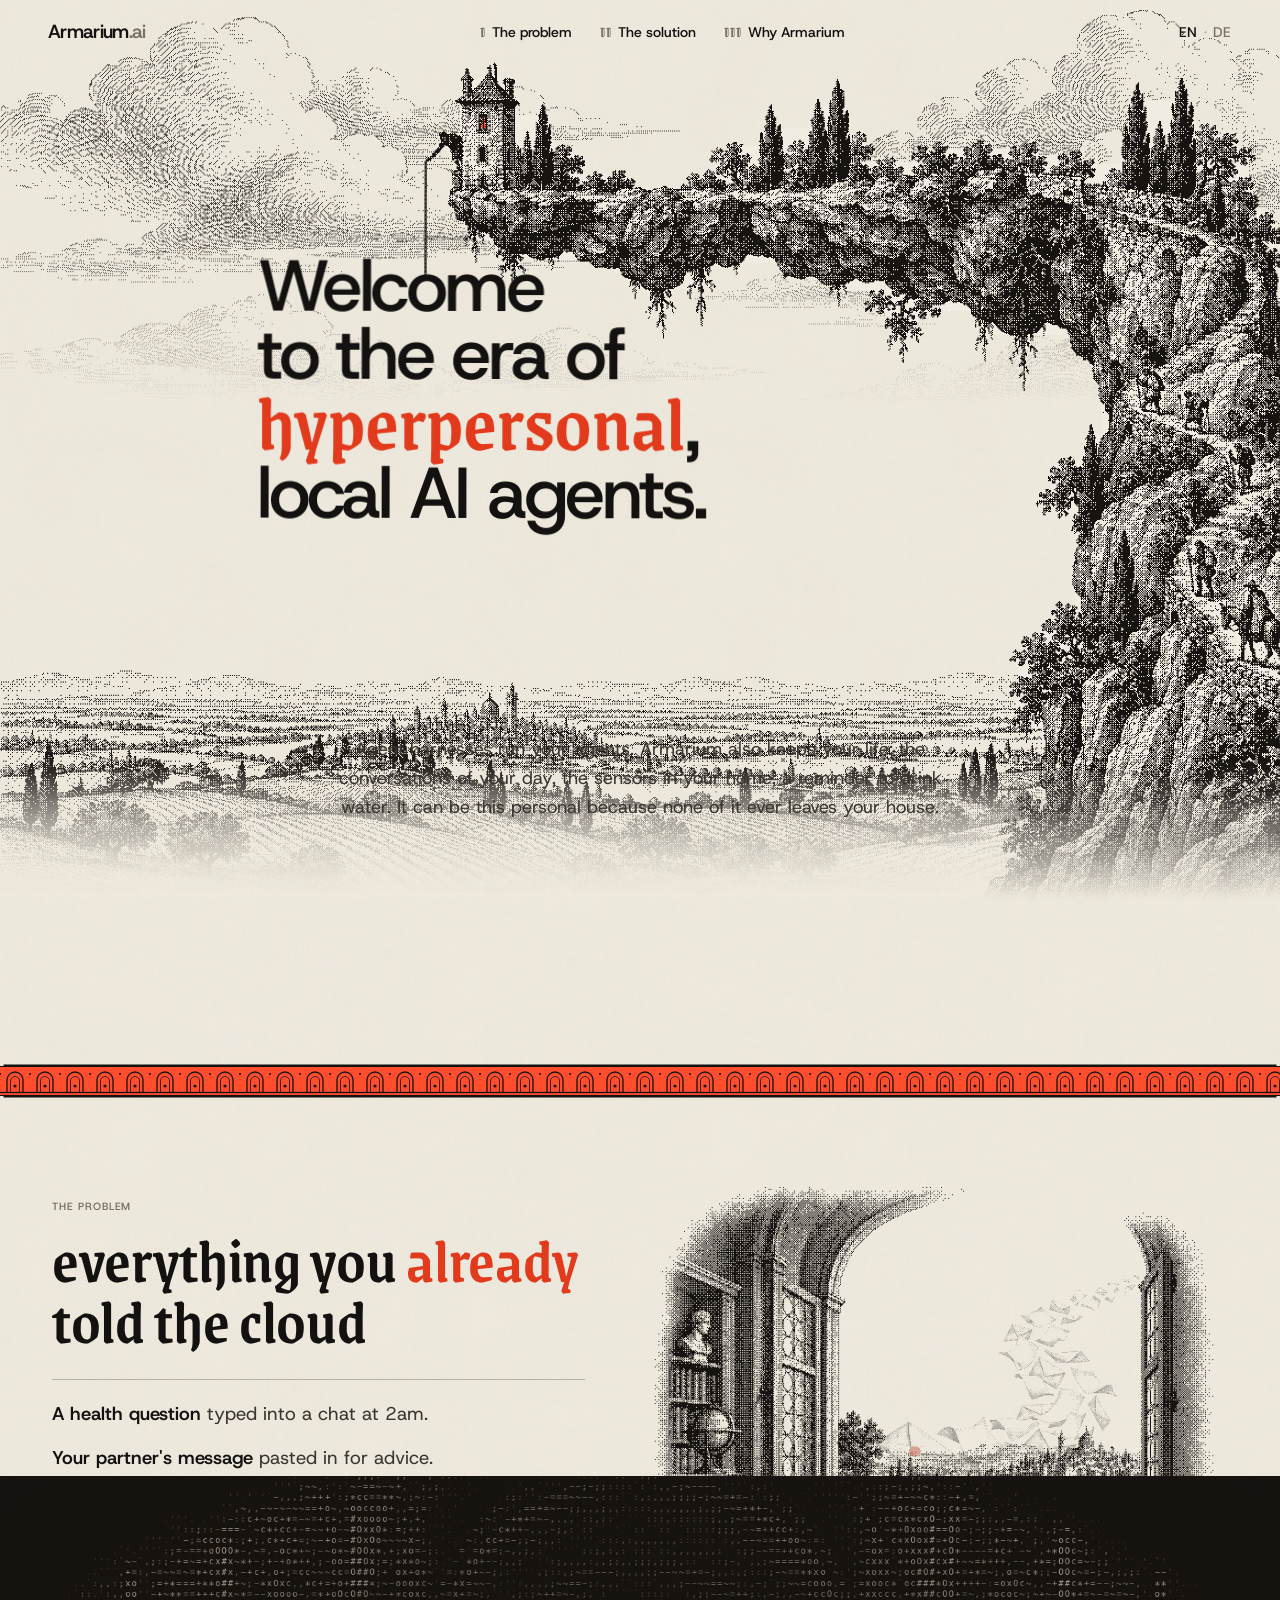
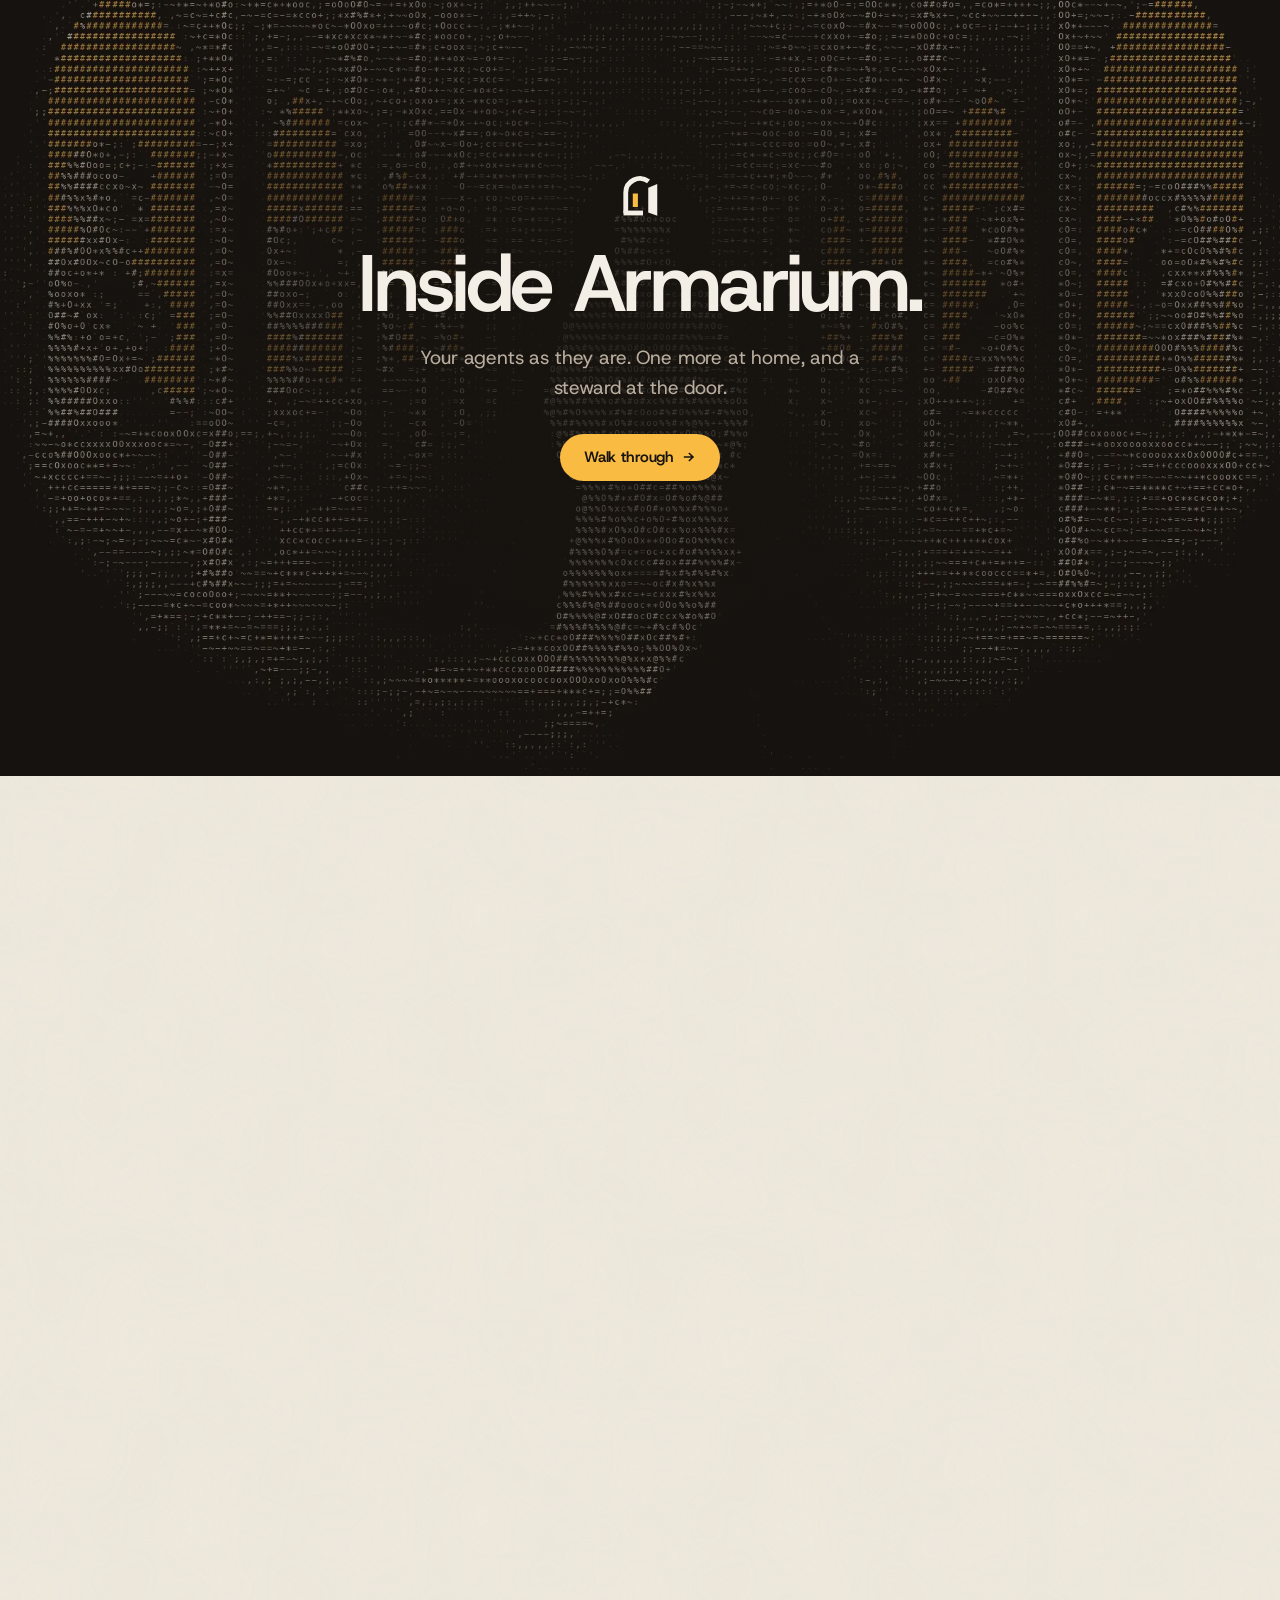
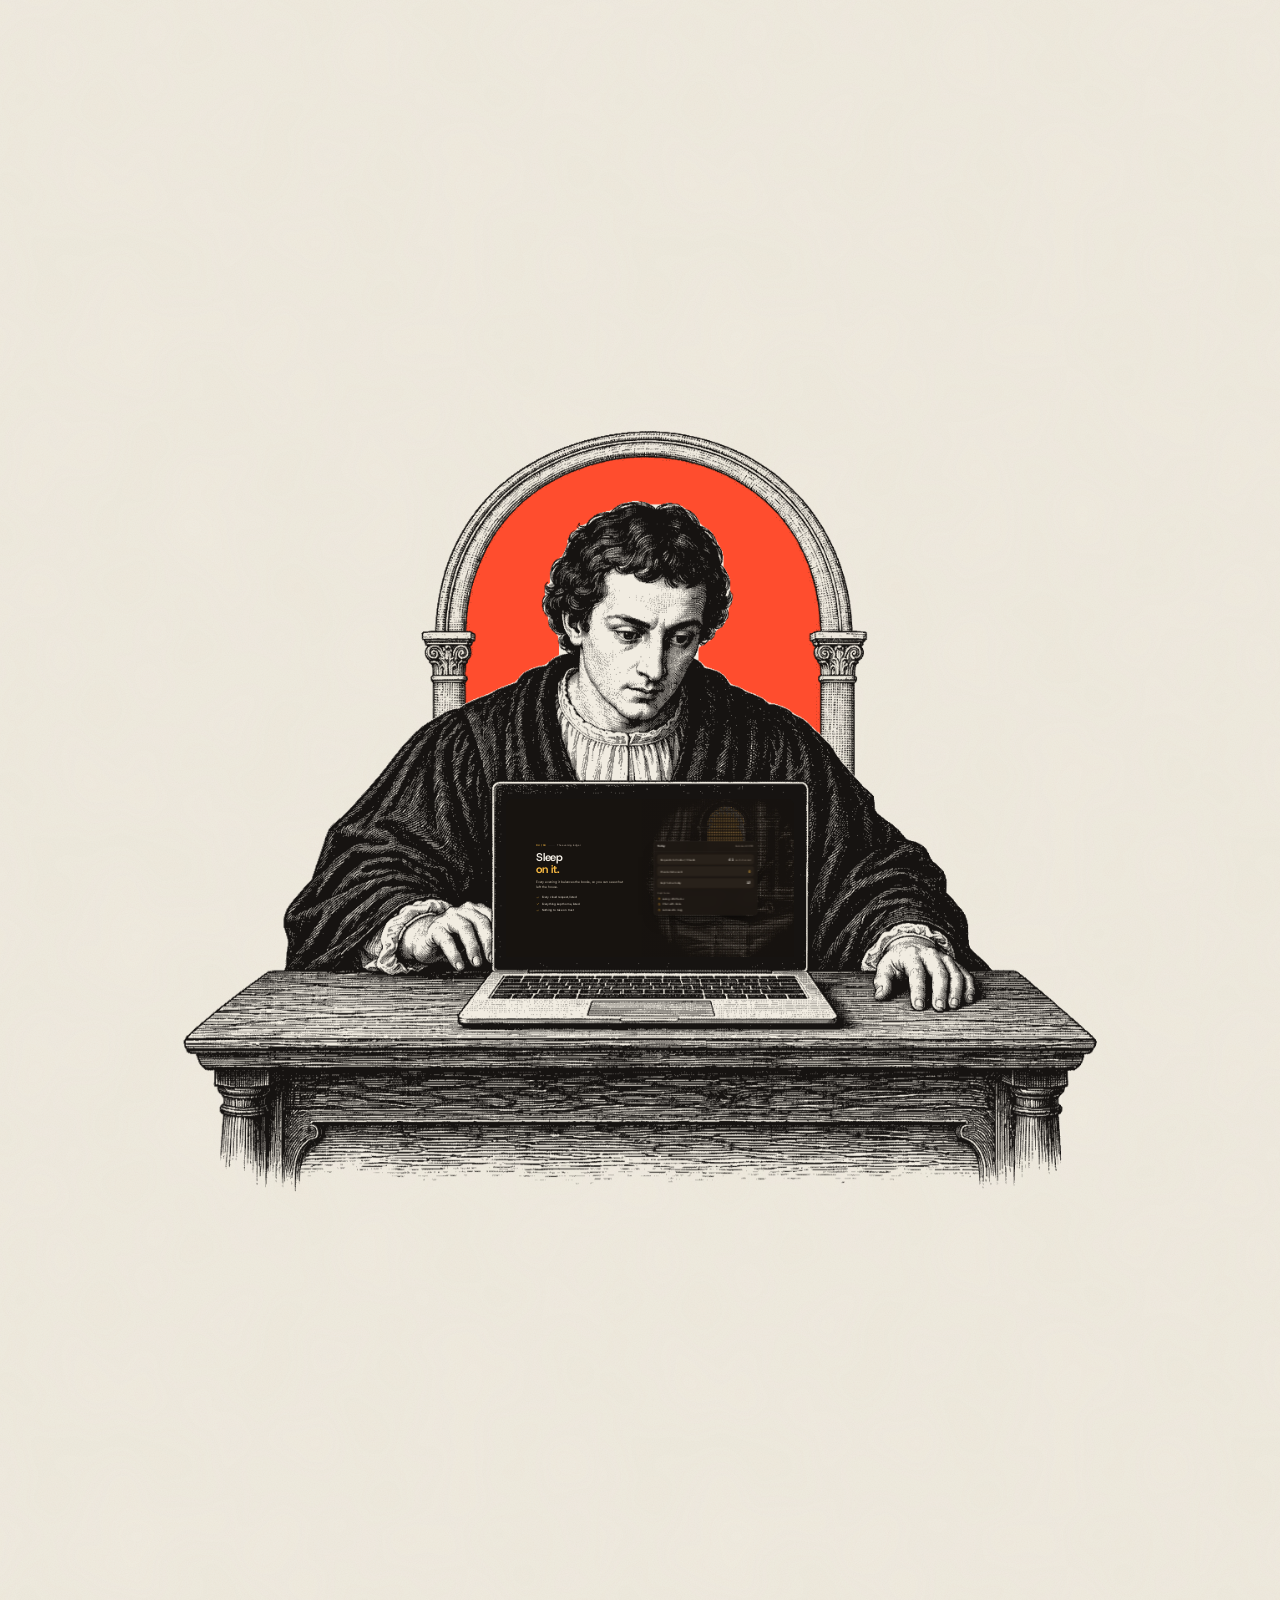
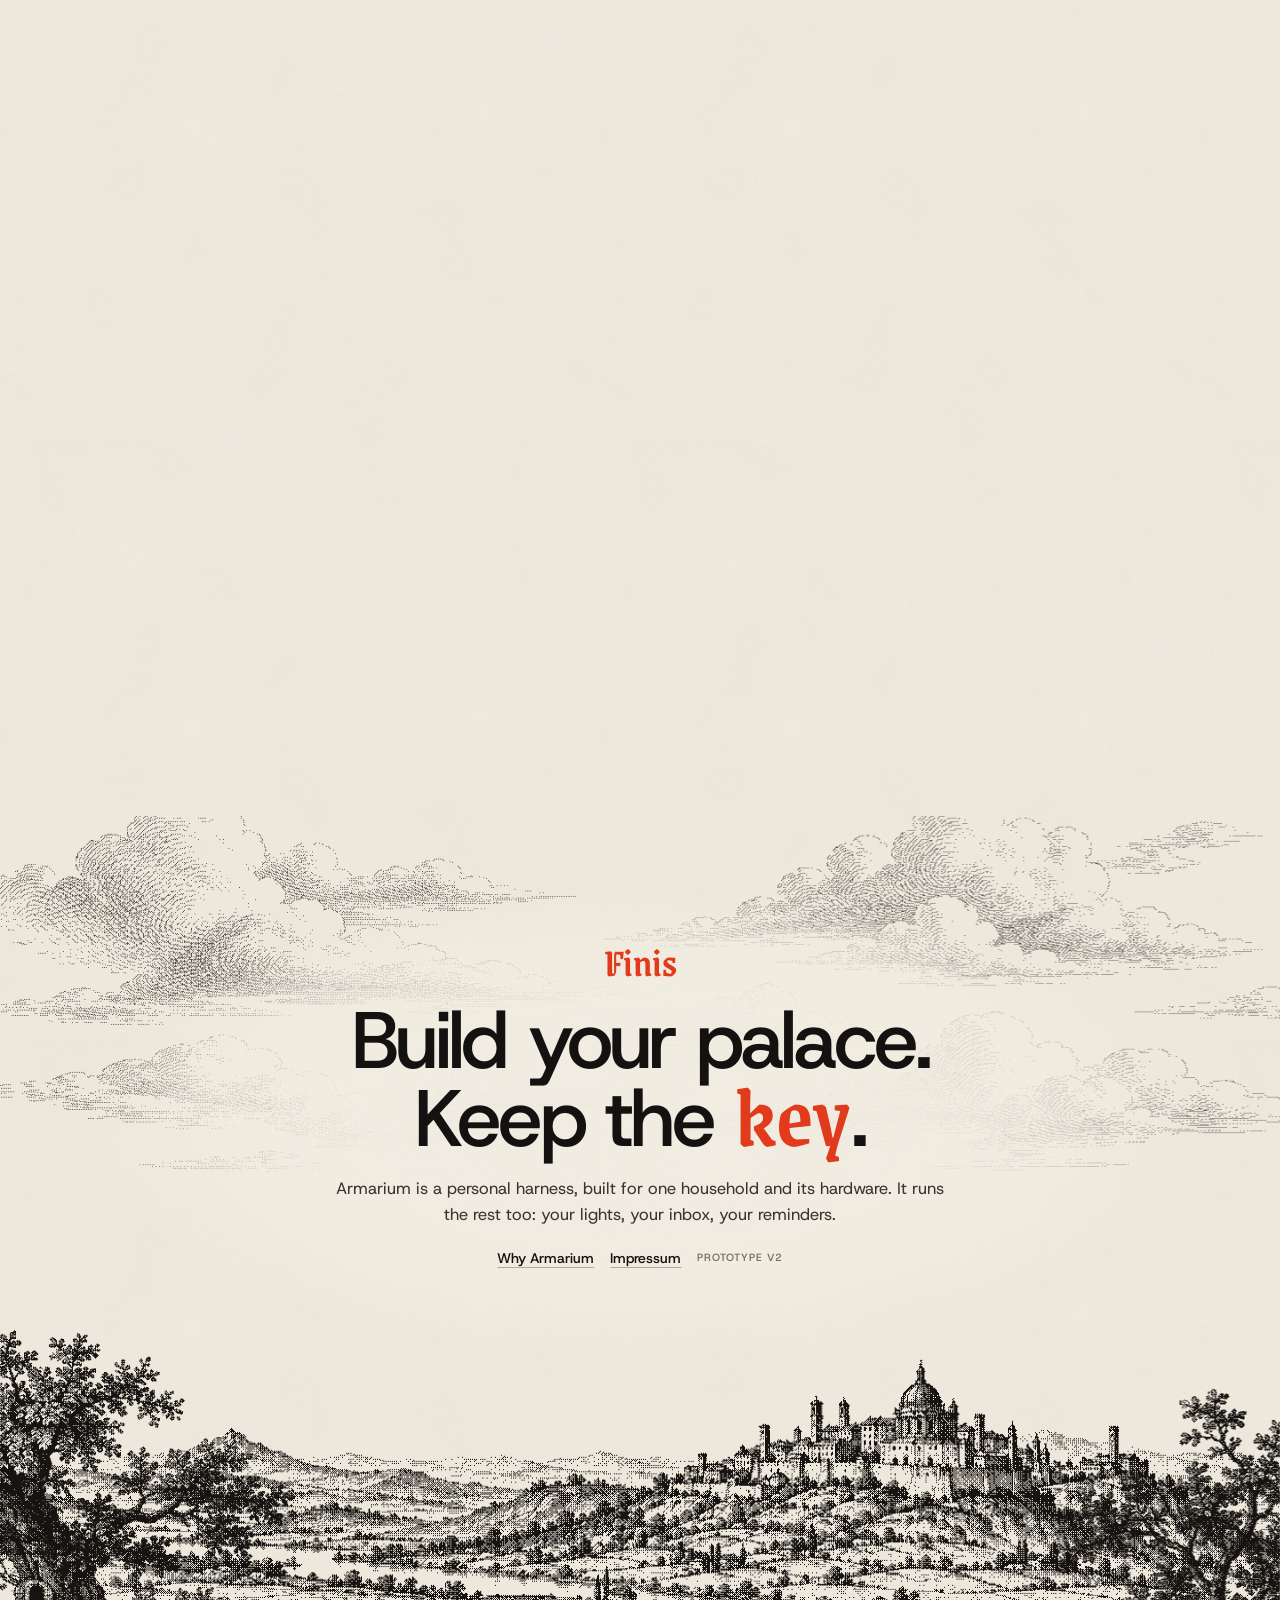
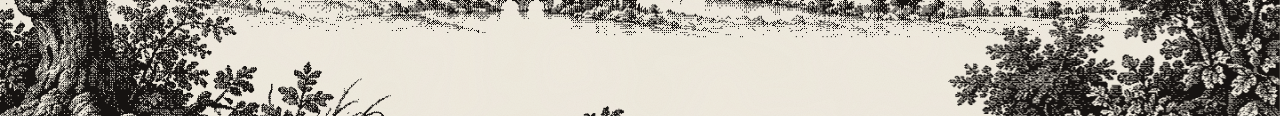
==== commit 46c5aa7f: "v2: diagonal heron on desktop" ====
--- a/v2/index.html
+++ b/v2/index.html
@@ -7,8 +7,8 @@
     <title>Armarium - the memory palace, rebuilt in your house</title>
     <meta name="description" content="A private, local-first AI that remembers your life, runs on your own hardware, and never tells anyone." />
     <link rel="icon" href="data:image/svg+xml,%3Csvg xmlns='http://www.w3.org/2000/svg' viewBox='0 0 32 32'%3E%3Crect width='32' height='32' rx='7' fill='%23141210'/%3E%3Cpath d='M9 26V15a7 7 0 0 1 14 0v11z' fill='%23ff4d2e'/%3E%3C/svg%3E" />
-    <script type="module" crossorigin src="./assets/index-jxQFT1F6.js"></script>
-    <link rel="stylesheet" crossorigin href="./assets/index-CyTh1wyj.css">
+    <script type="module" crossorigin src="./assets/index-DRUJMSU-.js"></script>
+    <link rel="stylesheet" crossorigin href="./assets/index-DB0_YHbE.css">
   </head>
   <body>
     <div id="root"></div>
--- a/v2/assets/index-DB0_YHbE.css
+++ b/v2/assets/index-DB0_YHbE.css
@@ -0,0 +1 @@
+@font-face{font-family:Host Grotesk Variable;font-style:normal;font-display:swap;font-weight:300 800;src:url(./host-grotesk-latin-ext-wght-normal-B8jkyusk.woff2) format("woff2-variations");unicode-range:U+0100-02BA,U+02BD-02C5,U+02C7-02CC,U+02CE-02D7,U+02DD-02FF,U+0304,U+0308,U+0329,U+1D00-1DBF,U+1E00-1E9F,U+1EF2-1EFF,U+2020,U+20A0-20AB,U+20AD-20C0,U+2113,U+2C60-2C7F,U+A720-A7FF}@font-face{font-family:Host Grotesk Variable;font-style:normal;font-display:swap;font-weight:300 800;src:url(./host-grotesk-latin-wght-normal-CBa0fl4q.woff2) format("woff2-variations");unicode-range:U+0000-00FF,U+0131,U+0152-0153,U+02BB-02BC,U+02C6,U+02DA,U+02DC,U+0304,U+0308,U+0329,U+2000-206F,U+20AC,U+2122,U+2191,U+2193,U+2212,U+2215,U+FEFF,U+FFFD}@font-face{font-family:Grenze Gotisch Variable;font-style:normal;font-display:swap;font-weight:100 900;src:url(./grenze-gotisch-vietnamese-wght-normal-DCapxpm9.woff2) format("woff2-variations");unicode-range:U+0102-0103,U+0110-0111,U+0128-0129,U+0168-0169,U+01A0-01A1,U+01AF-01B0,U+0300-0301,U+0303-0304,U+0308-0309,U+0323,U+0329,U+1EA0-1EF9,U+20AB}@font-face{font-family:Grenze Gotisch Variable;font-style:normal;font-display:swap;font-weight:100 900;src:url(./grenze-gotisch-latin-ext-wght-normal-HmOq8Fgg.woff2) format("woff2-variations");unicode-range:U+0100-02BA,U+02BD-02C5,U+02C7-02CC,U+02CE-02D7,U+02DD-02FF,U+0304,U+0308,U+0329,U+1D00-1DBF,U+1E00-1E9F,U+1EF2-1EFF,U+2020,U+20A0-20AB,U+20AD-20C0,U+2113,U+2C60-2C7F,U+A720-A7FF}@font-face{font-family:Grenze Gotisch Variable;font-style:normal;font-display:swap;font-weight:100 900;src:url(./grenze-gotisch-latin-wght-normal-BhUVw2FV.woff2) format("woff2-variations");unicode-range:U+0000-00FF,U+0131,U+0152-0153,U+02BB-02BC,U+02C6,U+02DA,U+02DC,U+0304,U+0308,U+0329,U+2000-206F,U+20AC,U+2122,U+2191,U+2193,U+2212,U+2215,U+FEFF,U+FFFD}@layer properties{@supports (((-webkit-hyphens:none)) and (not (margin-trim:inline))) or ((-moz-orient:inline) and (not (color:rgb(from red r g b)))){*,:before,:after,::backdrop{--tw-translate-x:0;--tw-translate-y:0;--tw-translate-z:0;--tw-scale-x:1;--tw-scale-y:1;--tw-scale-z:1;--tw-rotate-x:initial;--tw-rotate-y:initial;--tw-rotate-z:initial;--tw-skew-x:initial;--tw-skew-y:initial;--tw-pan-x:initial;--tw-pan-y:initial;--tw-pinch-zoom:initial;--tw-scroll-snap-strictness:proximity;--tw-space-y-reverse:0;--tw-border-style:solid;--tw-gradient-position:initial;--tw-gradient-from:#0000;--tw-gradient-via:#0000;--tw-gradient-to:#0000;--tw-gradient-stops:initial;--tw-gradient-via-stops:initial;--tw-gradient-from-position:0%;--tw-gradient-via-position:50%;--tw-gradient-to-position:100%;--tw-leading:initial;--tw-font-weight:initial;--tw-tracking:initial;--tw-ordinal:initial;--tw-slashed-zero:initial;--tw-numeric-figure:initial;--tw-numeric-spacing:initial;--tw-numeric-fraction:initial;--tw-shadow:0 0 #0000;--tw-shadow-color:initial;--tw-shadow-alpha:100%;--tw-inset-shadow:0 0 #0000;--tw-inset-shadow-color:initial;--tw-inset-shadow-alpha:100%;--tw-ring-color:initial;--tw-ring-shadow:0 0 #0000;--tw-inset-ring-color:initial;--tw-inset-ring-shadow:0 0 #0000;--tw-ring-inset:initial;--tw-ring-offset-width:0px;--tw-ring-offset-color:#fff;--tw-ring-offset-shadow:0 0 #0000;--tw-blur:initial;--tw-brightness:initial;--tw-contrast:initial;--tw-grayscale:initial;--tw-hue-rotate:initial;--tw-invert:initial;--tw-opacity:initial;--tw-saturate:initial;--tw-sepia:initial;--tw-drop-shadow:initial;--tw-drop-shadow-color:initial;--tw-drop-shadow-alpha:100%;--tw-drop-shadow-size:initial;--tw-backdrop-blur:initial;--tw-backdrop-brightness:initial;--tw-backdrop-contrast:initial;--tw-backdrop-grayscale:initial;--tw-backdrop-hue-rotate:initial;--tw-backdrop-invert:initial;--tw-backdrop-opacity:initial;--tw-backdrop-saturate:initial;--tw-backdrop-sepia:initial}}}@layer theme{:root,:host{--font-mono:ui-monospace, SFMono-Regular, Menlo, Monaco, Consolas, "Liberation Mono", "Courier New", monospace;--color-white:#fff;--spacing:.25rem;--font-weight-medium:500;--font-weight-semibold:600;--font-weight-bold:700;--blur-sm:8px;--blur-xl:24px;--default-transition-duration:.15s;--default-transition-timing-function:cubic-bezier(.4, 0, .2, 1);--default-font-family:var(--f-body);--default-mono-font-family:var(--font-mono);--color-paper:#f1ece1;--color-ink:#141210;--color-ink-2:#3a3530;--color-mute:#7a7266;--color-line:#14121024;--color-verm:#ff4d2e;--color-verm-deep:#e23a1c;--color-gold:#c79a3a}}@layer base{*,:after,:before,::backdrop{box-sizing:border-box;border:0 solid;margin:0;padding:0}::file-selector-button{box-sizing:border-box;border:0 solid;margin:0;padding:0}html,:host{-webkit-text-size-adjust:100%;tab-size:4;line-height:1.5;font-family:var(--default-font-family,-apple-system, BlinkMacSystemFont, "Segoe UI", Roboto, "Helvetica Neue", "Noto Sans", Arial, sans-serif, "Apple Color Emoji", "Segoe UI Emoji", "Segoe UI Symbol", "Noto Color Emoji");font-feature-settings:var(--default-font-feature-settings,normal);font-variation-settings:var(--default-font-variation-settings,normal);-webkit-tap-highlight-color:transparent}hr{height:0;color:inherit;border-top-width:1px}abbr:where([title]){-webkit-text-decoration:underline dotted;text-decoration:underline dotted}h1,h2,h3,h4,h5,h6{font-size:inherit;font-weight:inherit}a{color:inherit;-webkit-text-decoration:inherit;text-decoration:inherit}b,strong{font-weight:bolder}code,kbd,samp,pre{font-family:var(--default-mono-font-family,ui-monospace, SFMono-Regular, Menlo, Monaco, Consolas, "Liberation Mono", "Courier New", monospace);font-feature-settings:var(--default-mono-font-feature-settings,normal);font-variation-settings:var(--default-mono-font-variation-settings,normal);font-size:1em}small{font-size:80%}sub,sup{vertical-align:baseline;font-size:75%;line-height:0;position:relative}sub{bottom:-.25em}sup{top:-.5em}table{text-indent:0;border-color:inherit;border-collapse:collapse}:-moz-focusring:where(:not(iframe)){outline:auto}progress{vertical-align:baseline}summary{display:list-item}ol,ul,menu{list-style:none}img,svg,video,canvas,audio,iframe,embed,object{vertical-align:middle;display:block}img,video{max-width:100%;height:auto}button,input,select,optgroup,textarea{font:inherit;font-feature-settings:inherit;font-variation-settings:inherit;letter-spacing:inherit;color:inherit;opacity:1;background-color:#0000;border-radius:0}::file-selector-button{font:inherit;font-feature-settings:inherit;font-variation-settings:inherit;letter-spacing:inherit;color:inherit;opacity:1;background-color:#0000;border-radius:0}:where(select:is([multiple],[size])) optgroup{font-weight:bolder}:where(select:is([multiple],[size])) optgroup option{padding-inline-start:20px}::file-selector-button{margin-inline-end:4px}::placeholder{opacity:1}@supports (not ((-webkit-appearance:-apple-pay-button))) or (contain-intrinsic-size:1px){::placeholder{color:currentColor}@supports (color:color-mix(in lab,red,red)){::placeholder{color:color-mix(in oklab,currentcolor 50%,transparent)}}}textarea{resize:vertical}::-webkit-search-decoration{-webkit-appearance:none}::-webkit-date-and-time-value{min-height:1lh;text-align:inherit}::-webkit-datetime-edit{display:inline-flex}::-webkit-datetime-edit-fields-wrapper{padding:0}::-webkit-datetime-edit{padding-block:0}::-webkit-datetime-edit-year-field{padding-block:0}::-webkit-datetime-edit-month-field{padding-block:0}::-webkit-datetime-edit-day-field{padding-block:0}::-webkit-datetime-edit-hour-field{padding-block:0}::-webkit-datetime-edit-minute-field{padding-block:0}::-webkit-datetime-edit-second-field{padding-block:0}::-webkit-datetime-edit-millisecond-field{padding-block:0}::-webkit-datetime-edit-meridiem-field{padding-block:0}::-webkit-calendar-picker-indicator{line-height:1}:-moz-ui-invalid{box-shadow:none}button,input:where([type=button],[type=reset],[type=submit]){appearance:button}::file-selector-button{appearance:button}::-webkit-inner-spin-button{height:auto}::-webkit-outer-spin-button{height:auto}[hidden]:where(:not([hidden=until-found])){display:none!important}}@layer components;@layer utilities{.\@container{container-type:inline-size}.pointer-events-none{pointer-events:none}.visible{visibility:visible}.absolute{position:absolute}.fixed{position:fixed}.relative{position:relative}.static{position:static}.sticky{position:sticky}.inset-0{inset:0}.inset-x-0{inset-inline:0}.inset-y-0{inset-block:0}.-top-14{top:calc(var(--spacing) * -14)}.top-0{top:0}.top-1\/2{top:50%}.top-14{top:calc(var(--spacing) * 14)}.top-\[-2\%\]{top:-2%}.top-\[-7\%\]{top:-7%}.top-\[8\%\]{top:8%}.top-\[13\%\]{top:13%}.top-\[36\%\]{top:36%}.top-\[37\%\]{top:37%}.top-\[46\%\]{top:46%}.top-\[47\%\]{top:47%}.top-\[48\%\]{top:48%}.top-\[max\(15\%\,calc\(100\%-100vw\*1\.62\+8svh\)\)\]{top:max(15%,100% - 162vw + 8svh)}.top-full{top:100%}.right-0{right:0}.right-\[-2\%\]{right:-2%}.bottom-0{bottom:0}.left-0{left:0}.left-1\/2{left:50%}.left-2\.5{left:calc(var(--spacing) * 2.5)}.left-7{left:calc(var(--spacing) * 7)}.left-\[-10\%\]{left:-10%}.isolate{isolation:isolate}.-z-10{z-index:-10}.z-10{z-index:10}.z-40{z-index:40}.z-\[1\]{z-index:1}.z-\[2\]{z-index:2}.z-\[3\]{z-index:3}.z-\[70\]{z-index:70}.z-\[80\]{z-index:80}.container{width:100%}@media(min-width:40rem){.container{max-width:40rem}}@media(min-width:48rem){.container{max-width:48rem}}@media(min-width:64rem){.container{max-width:64rem}}@media(min-width:80rem){.container{max-width:80rem}}@media(min-width:96rem){.container{max-width:96rem}}.m-0{margin:0}.-mx-4{margin-inline:calc(var(--spacing) * -4)}.mx-auto{margin-inline:auto}.mt-1{margin-top:var(--spacing)}.mt-1\.5{margin-top:calc(var(--spacing) * 1.5)}.mt-2{margin-top:calc(var(--spacing) * 2)}.mt-3{margin-top:calc(var(--spacing) * 3)}.mt-3\.5{margin-top:calc(var(--spacing) * 3.5)}.mt-4{margin-top:calc(var(--spacing) * 4)}.mt-5{margin-top:calc(var(--spacing) * 5)}.mt-6{margin-top:calc(var(--spacing) * 6)}.mt-7{margin-top:calc(var(--spacing) * 7)}.mt-8{margin-top:calc(var(--spacing) * 8)}.mt-10{margin-top:calc(var(--spacing) * 10)}.mt-12{margin-top:calc(var(--spacing) * 12)}.mt-16{margin-top:calc(var(--spacing) * 16)}.mt-20{margin-top:calc(var(--spacing) * 20)}.mt-24{margin-top:calc(var(--spacing) * 24)}.mt-\[5px\]{margin-top:5px}.ml-2{margin-left:calc(var(--spacing) * 2)}.block{display:block}.flex{display:flex}.grid{display:grid}.hidden{display:none}.inline{display:inline}.inline-flex{display:inline-flex}.table{display:table}.h-2{height:calc(var(--spacing) * 2)}.h-3\.5{height:calc(var(--spacing) * 3.5)}.h-4{height:calc(var(--spacing) * 4)}.h-5{height:calc(var(--spacing) * 5)}.h-6{height:calc(var(--spacing) * 6)}.h-12{height:calc(var(--spacing) * 12)}.h-16{height:calc(var(--spacing) * 16)}.h-32{height:calc(var(--spacing) * 32)}.h-\[2px\]{height:2px}.h-\[9px\]{height:9px}.h-\[26px\]{height:26px}.h-\[48\%\]{height:48%}.h-\[52\%\]{height:52%}.h-\[100svh\]{height:100svh}.h-\[100vh\]{height:100vh}.h-\[118\%\]{height:118%}.h-\[140px\]{height:140px}.h-auto{height:auto}.h-full{height:100%}.h-px{height:1px}.min-h-\[640px\]{min-height:640px}.min-h-\[660px\]{min-height:660px}.min-h-\[720px\]{min-height:720px}.min-h-full{min-height:100%}.w-2{width:calc(var(--spacing) * 2)}.w-3\.5{width:calc(var(--spacing) * 3.5)}.w-4{width:calc(var(--spacing) * 4)}.w-5{width:calc(var(--spacing) * 5)}.w-6{width:calc(var(--spacing) * 6)}.w-8{width:calc(var(--spacing) * 8)}.w-12{width:calc(var(--spacing) * 12)}.w-\[9px\]{width:9px}.w-\[18\%\]{width:18%}.w-\[26px\]{width:26px}.w-\[118\%\]{width:118%}.w-\[120\%\]{width:120%}.w-\[600\%\]{width:600%}.w-\[min\(1100px\,86\%\)\]{width:min(1100px,86%)}.w-auto{width:auto}.w-full{width:100%}.max-w-\[340px\]{max-width:340px}.max-w-\[360px\]{max-width:360px}.max-w-\[440px\]{max-width:440px}.max-w-\[460px\]{max-width:460px}.max-w-\[520px\]{max-width:520px}.max-w-\[620px\]{max-width:620px}.max-w-\[640px\]{max-width:640px}.max-w-\[680px\]{max-width:680px}.max-w-\[760px\]{max-width:760px}.max-w-\[900px\]{max-width:900px}.max-w-\[1200px\]{max-width:1200px}.max-w-\[1240px\]{max-width:1240px}.max-w-\[1280px\]{max-width:1280px}.max-w-\[1440px\]{max-width:1440px}.max-w-none{max-width:none}.flex-1{flex:1}.shrink-0{flex-shrink:0}.grow{flex-grow:1}.origin-top-left{transform-origin:0 0}.-translate-x-1\/2{--tw-translate-x: -50% ;translate:var(--tw-translate-x) var(--tw-translate-y)}.-translate-x-full{--tw-translate-x:-100%;translate:var(--tw-translate-x) var(--tw-translate-y)}.-translate-y-1\/2{--tw-translate-y: -50% ;translate:var(--tw-translate-x) var(--tw-translate-y)}.translate-y-\[6\%\]{--tw-translate-y:6%;translate:var(--tw-translate-x) var(--tw-translate-y)}.translate-y-\[9\%\]{--tw-translate-y:9%;translate:var(--tw-translate-x) var(--tw-translate-y)}.-scale-x-100{--tw-scale-x: -100% ;scale:var(--tw-scale-x) var(--tw-scale-y)}.transform{transform:var(--tw-rotate-x,) var(--tw-rotate-y,) var(--tw-rotate-z,) var(--tw-skew-x,) var(--tw-skew-y,)}.cursor-pointer{cursor:pointer}.touch-pan-y{--tw-pan-y:pan-y;touch-action:var(--tw-pan-x,) var(--tw-pan-y,) var(--tw-pinch-zoom,)}.resize{resize:both}.snap-x{scroll-snap-type:x var(--tw-scroll-snap-strictness)}.snap-mandatory{--tw-scroll-snap-strictness:mandatory}.snap-start{scroll-snap-align:start}.snap-always{scroll-snap-stop:always}.scroll-mt-10{scroll-margin-top:calc(var(--spacing) * 10)}.list-none{list-style-type:none}.grid-cols-2{grid-template-columns:repeat(2,minmax(0,1fr))}.flex-col{flex-direction:column}.flex-wrap{flex-wrap:wrap}.place-items-center{place-items:center}.items-baseline{align-items:baseline}.items-center{align-items:center}.justify-between{justify-content:space-between}.justify-center{justify-content:center}.justify-start{justify-content:flex-start}.gap-1{gap:var(--spacing)}.gap-1\.5{gap:calc(var(--spacing) * 1.5)}.gap-2{gap:calc(var(--spacing) * 2)}.gap-2\.5{gap:calc(var(--spacing) * 2.5)}.gap-3{gap:calc(var(--spacing) * 3)}.gap-4{gap:calc(var(--spacing) * 4)}.gap-5{gap:calc(var(--spacing) * 5)}.gap-6{gap:calc(var(--spacing) * 6)}.gap-7{gap:calc(var(--spacing) * 7)}.gap-8{gap:calc(var(--spacing) * 8)}.gap-14{gap:calc(var(--spacing) * 14)}:where(.space-y-1>:not(:last-child)){--tw-space-y-reverse:0;margin-block-start:calc(var(--spacing) * var(--tw-space-y-reverse));margin-block-end:calc(var(--spacing) * calc(1 - var(--tw-space-y-reverse)))}:where(.space-y-2>:not(:last-child)){--tw-space-y-reverse:0;margin-block-start:calc(calc(var(--spacing) * 2) * var(--tw-space-y-reverse));margin-block-end:calc(calc(var(--spacing) * 2) * calc(1 - var(--tw-space-y-reverse)))}:where(.space-y-2\.5>:not(:last-child)){--tw-space-y-reverse:0;margin-block-start:calc(calc(var(--spacing) * 2.5) * var(--tw-space-y-reverse));margin-block-end:calc(calc(var(--spacing) * 2.5) * calc(1 - var(--tw-space-y-reverse)))}:where(.space-y-3\.5>:not(:last-child)){--tw-space-y-reverse:0;margin-block-start:calc(calc(var(--spacing) * 3.5) * var(--tw-space-y-reverse));margin-block-end:calc(calc(var(--spacing) * 3.5) * calc(1 - var(--tw-space-y-reverse)))}:where(.space-y-4>:not(:last-child)){--tw-space-y-reverse:0;margin-block-start:calc(calc(var(--spacing) * 4) * var(--tw-space-y-reverse));margin-block-end:calc(calc(var(--spacing) * 4) * calc(1 - var(--tw-space-y-reverse)))}:where(.space-y-8>:not(:last-child)){--tw-space-y-reverse:0;margin-block-start:calc(calc(var(--spacing) * 8) * var(--tw-space-y-reverse));margin-block-end:calc(calc(var(--spacing) * 8) * calc(1 - var(--tw-space-y-reverse)))}:where(.space-y-24>:not(:last-child)){--tw-space-y-reverse:0;margin-block-start:calc(calc(var(--spacing) * 24) * var(--tw-space-y-reverse));margin-block-end:calc(calc(var(--spacing) * 24) * calc(1 - var(--tw-space-y-reverse)))}.gap-x-4{column-gap:calc(var(--spacing) * 4)}.gap-y-2{row-gap:calc(var(--spacing) * 2)}.overflow-hidden{overflow:hidden}.overflow-visible{overflow:visible}.overflow-x-auto{overflow-x:auto}.overscroll-contain{overscroll-behavior:contain}.overscroll-x-contain{overscroll-behavior-x:contain}.rounded-\[6px\]{border-radius:6px}.rounded-\[14px\]{border-radius:14px}.rounded-\[20px\]{border-radius:20px}.rounded-full{border-radius:3.40282e38px}.border{border-style:var(--tw-border-style);border-width:1px}.border-t{border-top-style:var(--tw-border-style);border-top-width:1px}.border-b{border-bottom-style:var(--tw-border-style);border-bottom-width:1px}.border-ink\/25{border-color:#14121040}@supports (color:color-mix(in lab,red,red)){.border-ink\/25{border-color:color-mix(in oklab,var(--color-ink) 25%,transparent)}}.border-ink\/80{border-color:#141210cc}@supports (color:color-mix(in lab,red,red)){.border-ink\/80{border-color:color-mix(in oklab,var(--color-ink) 80%,transparent)}}.border-line{border-color:var(--color-line)}.border-white\/\[0\.07\]{border-color:#ffffff12}@supports (color:color-mix(in lab,red,red)){.border-white\/\[0\.07\]{border-color:color-mix(in oklab,var(--color-white) 7%,transparent)}}.border-white\/\[0\.08\]{border-color:#ffffff14}@supports (color:color-mix(in lab,red,red)){.border-white\/\[0\.08\]{border-color:color-mix(in oklab,var(--color-white) 8%,transparent)}}.bg-\[\#1d1813\]\/90{background-color:#1d1813e6}.bg-\[\#17130f\]{background-color:#17130f}.bg-\[\#28211a\]{background-color:#28211a}.bg-\[\#fabb43\]{background-color:#fabb43}.bg-\[\#fabb43\]\/\[0\.13\]{background-color:#fabb4321}.bg-ink{background-color:var(--color-ink)}.bg-paper{background-color:var(--color-paper)}.bg-paper\/80{background-color:#f1ece1cc}@supports (color:color-mix(in lab,red,red)){.bg-paper\/80{background-color:color-mix(in oklab,var(--color-paper) 80%,transparent)}}.bg-verm{background-color:var(--color-verm)}.bg-white\/15{background-color:#ffffff26}@supports (color:color-mix(in lab,red,red)){.bg-white\/15{background-color:color-mix(in oklab,var(--color-white) 15%,transparent)}}.bg-gradient-to-b{--tw-gradient-position:to bottom in oklab;background-image:linear-gradient(var(--tw-gradient-stops))}.bg-gradient-to-r{--tw-gradient-position:to right in oklab;background-image:linear-gradient(var(--tw-gradient-stops))}.bg-\[linear-gradient\(180deg\,rgba\(23\,19\,15\,\.1\)_0\%\,rgba\(23\,19\,15\,\.55\)_14\%\,rgba\(23\,19\,15\,\.92\)_30\%\,\#17130f_42\%\)\]{background-image:linear-gradient(#17130f1a,#17130f8c 14%,#17130feb 30%,#17130f 42%)}.bg-\[radial-gradient\(ellipse_at_center\,rgb\(241_236_225\/0\.95\)_35\%\,rgb\(241_236_225\/0\.7\)_55\%\,transparent_72\%\)\]{background-image:radial-gradient(#f1ece1f2 35%,#f1ece1b3 55%,#0000 72%)}.bg-\[radial-gradient\(ellipse_at_center\,rgb\(241_236_225\/0\.95\)_40\%\,rgb\(241_236_225\/0\.7\)_60\%\,transparent_78\%\)\]{background-image:radial-gradient(#f1ece1f2 40%,#f1ece1b3 60%,#0000 78%)}.bg-\[radial-gradient\(ellipse_at_center\,rgba\(23\,19\,15\,\.92\)_0\%\,rgba\(23\,19\,15\,\.6\)_40\%\,rgba\(23\,19\,15\,\.05\)_100\%\)\]{background-image:radial-gradient(#17130feb,#17130f99 40%,#17130f0d)}.from-paper{--tw-gradient-from:var(--color-paper);--tw-gradient-stops:var(--tw-gradient-via-stops,var(--tw-gradient-position), var(--tw-gradient-from) var(--tw-gradient-from-position), var(--tw-gradient-to) var(--tw-gradient-to-position))}.from-paper\/0{--tw-gradient-from:#0000}@supports (color:color-mix(in lab,red,red)){.from-paper\/0{--tw-gradient-from:color-mix(in oklab, var(--color-paper) 0%, transparent)}}.from-paper\/0{--tw-gradient-stops:var(--tw-gradient-via-stops,var(--tw-gradient-position), var(--tw-gradient-from) var(--tw-gradient-from-position), var(--tw-gradient-to) var(--tw-gradient-to-position))}.to-paper{--tw-gradient-to:var(--color-paper);--tw-gradient-stops:var(--tw-gradient-via-stops,var(--tw-gradient-position), var(--tw-gradient-from) var(--tw-gradient-from-position), var(--tw-gradient-to) var(--tw-gradient-to-position))}.to-paper\/0{--tw-gradient-to:#0000}@supports (color:color-mix(in lab,red,red)){.to-paper\/0{--tw-gradient-to:color-mix(in oklab, var(--color-paper) 0%, transparent)}}.to-paper\/0{--tw-gradient-stops:var(--tw-gradient-via-stops,var(--tw-gradient-position), var(--tw-gradient-from) var(--tw-gradient-from-position), var(--tw-gradient-to) var(--tw-gradient-to-position))}.object-cover{object-fit:cover}.object-bottom{object-position:bottom}.object-right-bottom{object-position:right bottom}.object-top{object-position:top}.p-0{padding:0}.p-4{padding:calc(var(--spacing) * 4)}.px-1{padding-inline:var(--spacing)}.px-2{padding-inline:calc(var(--spacing) * 2)}.px-2\.5{padding-inline:calc(var(--spacing) * 2.5)}.px-4{padding-inline:calc(var(--spacing) * 4)}.px-5{padding-inline:calc(var(--spacing) * 5)}.px-6{padding-inline:calc(var(--spacing) * 6)}.px-8{padding-inline:calc(var(--spacing) * 8)}.py-1{padding-block:var(--spacing)}.py-2{padding-block:calc(var(--spacing) * 2)}.py-2\.5{padding-block:calc(var(--spacing) * 2.5)}.py-3{padding-block:calc(var(--spacing) * 3)}.py-3\.5{padding-block:calc(var(--spacing) * 3.5)}.py-4{padding-block:calc(var(--spacing) * 4)}.pt-2{padding-top:calc(var(--spacing) * 2)}.pt-3{padding-top:calc(var(--spacing) * 3)}.pt-5{padding-top:calc(var(--spacing) * 5)}.pt-6{padding-top:calc(var(--spacing) * 6)}.pt-8{padding-top:calc(var(--spacing) * 8)}.pt-10{padding-top:calc(var(--spacing) * 10)}.pt-20{padding-top:calc(var(--spacing) * 20)}.pt-24{padding-top:calc(var(--spacing) * 24)}.pt-28{padding-top:calc(var(--spacing) * 28)}.pt-\[8svh\]{padding-top:8svh}.pr-2{padding-right:calc(var(--spacing) * 2)}.pr-3{padding-right:calc(var(--spacing) * 3)}.pr-3\.5{padding-right:calc(var(--spacing) * 3.5)}.pb-4{padding-bottom:calc(var(--spacing) * 4)}.pb-5{padding-bottom:calc(var(--spacing) * 5)}.pb-10{padding-bottom:calc(var(--spacing) * 10)}.pb-16{padding-bottom:calc(var(--spacing) * 16)}.pl-2{padding-left:calc(var(--spacing) * 2)}.pl-2\.5{padding-left:calc(var(--spacing) * 2.5)}.pl-4{padding-left:calc(var(--spacing) * 4)}.pl-5{padding-left:calc(var(--spacing) * 5)}.text-center{text-align:center}.text-right{text-align:right}.font-\[ui-monospace\,SFMono-Regular\,Menlo\,monospace\]{font-family:ui-monospace,SFMono-Regular,Menlo,monospace}.text-\[11px\]{font-size:11px}.text-\[12\.5px\]{font-size:12.5px}.text-\[12px\]{font-size:12px}.text-\[13\.5px\]{font-size:13.5px}.text-\[13px\]{font-size:13px}.text-\[14\.5px\]{font-size:14.5px}.text-\[14px\]{font-size:14px}.text-\[15\.5px\]{font-size:15.5px}.text-\[15px\]{font-size:15px}.text-\[16\.5px\]{font-size:16.5px}.text-\[16px\]{font-size:16px}.text-\[17px\]{font-size:17px}.text-\[18\.5px\]{font-size:18.5px}.text-\[18px\]{font-size:18px}.text-\[19px\]{font-size:19px}.text-\[20px\]{font-size:20px}.text-\[30px\]{font-size:30px}.text-\[34px\]{font-size:34px}.text-\[44px\]{font-size:44px}.text-\[52px\]{font-size:52px}.text-\[64px\]{font-size:64px}.text-\[clamp\(29px\,8\.9vw\,42px\)\]{font-size:clamp(29px,8.9vw,42px)}.text-\[clamp\(36px\,11\.2vw\,50px\)\]{font-size:clamp(36px,11.2vw,50px)}.leading-\[0\.95\]{--tw-leading:.95;line-height:.95}.leading-\[0\.98\]{--tw-leading:.98;line-height:.98}.leading-\[1\.3\]{--tw-leading:1.3;line-height:1.3}.leading-\[1\.04\]{--tw-leading:1.04;line-height:1.04}.leading-\[1\.5\]{--tw-leading:1.5;line-height:1.5}.leading-\[1\.6\]{--tw-leading:1.6;line-height:1.6}.leading-\[1\.7\]{--tw-leading:1.7;line-height:1.7}.leading-\[1\.35\]{--tw-leading:1.35;line-height:1.35}.leading-\[1\.45\]{--tw-leading:1.45;line-height:1.45}.leading-\[1\.55\]{--tw-leading:1.55;line-height:1.55}.leading-\[1\.65\]{--tw-leading:1.65;line-height:1.65}.leading-\[1\],.leading-none{--tw-leading:1;line-height:1}.font-bold{--tw-font-weight:var(--font-weight-bold);font-weight:var(--font-weight-bold)}.font-medium{--tw-font-weight:var(--font-weight-medium);font-weight:var(--font-weight-medium)}.font-semibold{--tw-font-weight:var(--font-weight-semibold);font-weight:var(--font-weight-semibold)}.tracking-\[-0\.04em\]{--tw-tracking:-.04em;letter-spacing:-.04em}.tracking-\[-0\.035em\]{--tw-tracking:-.035em;letter-spacing:-.035em}.tracking-\[-0\.045em\]{--tw-tracking:-.045em;letter-spacing:-.045em}.tracking-\[0\.02em\]{--tw-tracking:.02em;letter-spacing:.02em}.tracking-\[0\.04em\]{--tw-tracking:.04em;letter-spacing:.04em}.tracking-\[0\.09em\]{--tw-tracking:.09em;letter-spacing:.09em}.whitespace-nowrap{white-space:nowrap}.text-\[\#8fd18a\]{color:#8fd18a}.text-\[\#9c9083\]{color:#9c9083}.text-\[\#17130f\]{color:#17130f}.text-\[\#b9ae9f\]{color:#b9ae9f}.text-\[\#d9d0c3\]{color:#d9d0c3}.text-\[\#f4efe6\]{color:#f4efe6}.text-\[\#fabb43\]{color:#fabb43}.text-\[\#ff8a70\]{color:#ff8a70}.text-ink{color:var(--color-ink)}.text-ink-2{color:var(--color-ink-2)}.text-mute{color:var(--color-mute)}.text-mute\/60{color:#7a726699}@supports (color:color-mix(in lab,red,red)){.text-mute\/60{color:color-mix(in oklab,var(--color-mute) 60%,transparent)}}.text-paper{color:var(--color-paper)}.text-verm-deep{color:var(--color-verm-deep)}.lowercase{text-transform:lowercase}.uppercase{text-transform:uppercase}.tabular-nums{--tw-numeric-spacing:tabular-nums;font-variant-numeric:var(--tw-ordinal,) var(--tw-slashed-zero,) var(--tw-numeric-figure,) var(--tw-numeric-spacing,) var(--tw-numeric-fraction,)}.underline{text-decoration-line:underline}.decoration-ink\/30{text-decoration-color:#1412104d}@supports (color:color-mix(in lab,red,red)){.decoration-ink\/30{-webkit-text-decoration-color:color-mix(in oklab,var(--color-ink) 30%,transparent);text-decoration-color:color-mix(in oklab,var(--color-ink) 30%,transparent)}}.underline-offset-4{text-underline-offset:4px}.opacity-60{opacity:.6}.opacity-70{opacity:.7}.opacity-80{opacity:.8}.opacity-90{opacity:.9}.shadow-\[0_40px_80px_-40px_rgba\(0\,0\,0\,\.9\)\]{--tw-shadow:0 40px 80px -40px var(--tw-shadow-color,#000000e6);box-shadow:var(--tw-inset-shadow),var(--tw-inset-ring-shadow),var(--tw-ring-offset-shadow),var(--tw-ring-shadow),var(--tw-shadow)}.ring,.ring-1{--tw-ring-shadow:var(--tw-ring-inset,) 0 0 0 calc(1px + var(--tw-ring-offset-width)) var(--tw-ring-color,currentcolor);box-shadow:var(--tw-inset-shadow),var(--tw-inset-ring-shadow),var(--tw-ring-offset-shadow),var(--tw-ring-shadow),var(--tw-shadow)}.ring-ink{--tw-ring-color:var(--color-ink)}.ring-offset-\[1\.5px\]{--tw-ring-offset-width:1.5px;--tw-ring-offset-shadow:var(--tw-ring-inset,) 0 0 0 var(--tw-ring-offset-width) var(--tw-ring-offset-color)}.ring-offset-paper{--tw-ring-offset-color:var(--color-paper)}.blur{--tw-blur:blur(8px);filter:var(--tw-blur,) var(--tw-brightness,) var(--tw-contrast,) var(--tw-grayscale,) var(--tw-hue-rotate,) var(--tw-invert,) var(--tw-saturate,) var(--tw-sepia,) var(--tw-drop-shadow,)}.backdrop-blur-sm{--tw-backdrop-blur:blur(var(--blur-sm));-webkit-backdrop-filter:var(--tw-backdrop-blur,) var(--tw-backdrop-brightness,) var(--tw-backdrop-contrast,) var(--tw-backdrop-grayscale,) var(--tw-backdrop-hue-rotate,) var(--tw-backdrop-invert,) var(--tw-backdrop-opacity,) var(--tw-backdrop-saturate,) var(--tw-backdrop-sepia,);backdrop-filter:var(--tw-backdrop-blur,) var(--tw-backdrop-brightness,) var(--tw-backdrop-contrast,) var(--tw-backdrop-grayscale,) var(--tw-backdrop-hue-rotate,) var(--tw-backdrop-invert,) var(--tw-backdrop-opacity,) var(--tw-backdrop-saturate,) var(--tw-backdrop-sepia,)}.backdrop-blur-xl{--tw-backdrop-blur:blur(var(--blur-xl));-webkit-backdrop-filter:var(--tw-backdrop-blur,) var(--tw-backdrop-brightness,) var(--tw-backdrop-contrast,) var(--tw-backdrop-grayscale,) var(--tw-backdrop-hue-rotate,) var(--tw-backdrop-invert,) var(--tw-backdrop-opacity,) var(--tw-backdrop-saturate,) var(--tw-backdrop-sepia,);backdrop-filter:var(--tw-backdrop-blur,) var(--tw-backdrop-brightness,) var(--tw-backdrop-contrast,) var(--tw-backdrop-grayscale,) var(--tw-backdrop-hue-rotate,) var(--tw-backdrop-invert,) var(--tw-backdrop-opacity,) var(--tw-backdrop-saturate,) var(--tw-backdrop-sepia,)}.transition-colors{transition-property:color,background-color,border-color,outline-color,text-decoration-color,fill,stroke,--tw-gradient-from,--tw-gradient-via,--tw-gradient-to;transition-timing-function:var(--tw-ease,var(--default-transition-timing-function));transition-duration:var(--tw-duration,var(--default-transition-duration))}.transition-transform{transition-property:transform,translate,scale,rotate;transition-timing-function:var(--tw-ease,var(--default-transition-timing-function));transition-duration:var(--tw-duration,var(--default-transition-duration))}.will-change-transform{will-change:transform}.select-none{-webkit-user-select:none;user-select:none}.\[backface-visibility\:hidden\]{backface-visibility:hidden}.\[image-rendering\:pixelated\]{image-rendering:pixelated}@media(hover:hover){.group-hover\:translate-x-0\.5:is(:where(.group):hover *){--tw-translate-x:calc(var(--spacing) * .5);translate:var(--tw-translate-x) var(--tw-translate-y)}.group-hover\:text-verm-deep:is(:where(.group):hover *){color:var(--color-verm-deep)}.hover\:bg-ink:hover{background-color:var(--color-ink)}.hover\:bg-verm-deep:hover{background-color:var(--color-verm-deep)}.hover\:text-paper:hover{color:var(--color-paper)}.hover\:text-verm-deep:hover{color:var(--color-verm-deep)}}@media not all and (min-width:40rem){.max-sm\:\!top-auto{top:auto!important}.max-sm\:\!right-0{right:0!important}.max-sm\:\!right-\[-13\%\]{right:-13%!important}.max-sm\:\!right-\[-19\%\]{right:-19%!important}.max-sm\:\!bottom-0{bottom:0!important}.max-sm\:\!left-auto{left:auto!important}.max-sm\:\!h-\[86\%\]{height:86%!important}.max-sm\:\!h-\[88\%\]{height:88%!important}.max-sm\:\!w-auto{width:auto!important}.max-sm\:\!max-w-none{max-width:none!important}.max-sm\:translate-y-\[7\%\]{--tw-translate-y:7%;translate:var(--tw-translate-x) var(--tw-translate-y)}.max-sm\:translate-y-\[13\%\]{--tw-translate-y:13%;translate:var(--tw-translate-x) var(--tw-translate-y)}}@media(min-width:40rem){.sm\:inset-y-0{inset-block:0}.sm\:top-0{top:0}.sm\:top-\[14\%\]{top:14%}.sm\:order-2{order:2}.sm\:mt-20{margin-top:calc(var(--spacing) * 20)}.sm\:block{display:block}.sm\:grid{display:grid}.sm\:hidden{display:none}.sm\:w-\[46\%\]{width:46%}.sm\:w-\[min\(62\%\,calc\(max\(100svh\,640px\)\*0\.72\)\)\]{width:min(62%,max(100svh,640px)/1.38889)}.sm\:max-w-\[620px\]{max-width:620px}.sm\:translate-x-\[6\%\]{--tw-translate-x:6%;translate:var(--tw-translate-x) var(--tw-translate-y)}.sm\:grid-cols-\[1fr_1\.1fr\]{grid-template-columns:1fr 1.1fr}.sm\:justify-center{justify-content:center}.sm\:gap-14{gap:calc(var(--spacing) * 14)}:where(.sm\:space-y-32>:not(:last-child)){--tw-space-y-reverse:0;margin-block-start:calc(calc(var(--spacing) * 32) * var(--tw-space-y-reverse));margin-block-end:calc(calc(var(--spacing) * 32) * calc(1 - var(--tw-space-y-reverse)))}.sm\:px-8{padding-inline:calc(var(--spacing) * 8)}.sm\:pt-10{padding-top:calc(var(--spacing) * 10)}.sm\:pt-14{padding-top:calc(var(--spacing) * 14)}.sm\:pt-20{padding-top:calc(var(--spacing) * 20)}.sm\:pt-28{padding-top:calc(var(--spacing) * 28)}.sm\:pt-36{padding-top:calc(var(--spacing) * 36)}.sm\:pb-7{padding-bottom:calc(var(--spacing) * 7)}.sm\:pl-8{padding-left:calc(var(--spacing) * 8)}.sm\:text-\[12\.5px\]{font-size:12.5px}.sm\:text-\[15\.5px\]{font-size:15.5px}.sm\:text-\[18\.5px\]{font-size:18.5px}.sm\:text-\[20px\]{font-size:20px}.sm\:text-\[32px\]{font-size:32px}.sm\:text-\[56px\]{font-size:56px}.sm\:text-\[60px\]{font-size:60px}.sm\:text-\[64px\]{font-size:64px}.sm\:text-\[72px\]{font-size:72px}.sm\:text-\[84px\]{font-size:84px}}@media(min-width:48rem){.md\:flex{display:flex}}@media(min-width:64rem){.lg\:grid-cols-2{grid-template-columns:repeat(2,minmax(0,1fr))}.lg\:gap-14{gap:calc(var(--spacing) * 14)}.lg\:px-12{padding-inline:calc(var(--spacing) * 12)}.lg\:px-14{padding-inline:calc(var(--spacing) * 14)}.lg\:pl-14{padding-left:calc(var(--spacing) * 14)}.lg\:text-\[18px\]{font-size:18px}.lg\:text-\[72px\]{font-size:72px}}@media(min-width:80rem){.xl\:text-\[16\.5px\]{font-size:16.5px}.xl\:text-\[40px\]{font-size:40px}.xl\:text-\[80px\]{font-size:80px}}@container not (min-width:1024px){.\@max-\[1024px\]\:inset-x-0{inset-inline:0}.\@max-\[1024px\]\:top-0{top:0}.\@max-\[1024px\]\:w-full{width:100%}.\@max-\[1024px\]\:opacity-90{opacity:.9}}@container not (min-width:640px){.\@max-\[640px\]\:\[zoom\:0\.82\]{zoom:.82}}@container (min-width:640px){.\@min-\[640px\]\:mt-5{margin-top:calc(var(--spacing) * 5)}.\@min-\[640px\]\:block{display:block}.\@min-\[640px\]\:gap-12{gap:calc(var(--spacing) * 12)}.\@min-\[640px\]\:px-8{padding-inline:calc(var(--spacing) * 8)}.\@min-\[640px\]\:text-\[17px\]{font-size:17px}.\@min-\[640px\]\:text-\[19px\]{font-size:19px}.\@min-\[640px\]\:text-\[56px\]{font-size:56px}.\@min-\[640px\]\:text-\[80px\]{font-size:80px}.\@min-\[640px\]\:leading-\[1\.6\]{--tw-leading:1.6;line-height:1.6}}@container (min-width:1024px){.\@min-\[1024px\]\:top-1\/2{top:50%}.\@min-\[1024px\]\:right-\[-6\%\]{right:-6%}.\@min-\[1024px\]\:h-\[112\%\]{height:112%}.\@min-\[1024px\]\:w-auto{width:auto}.\@min-\[1024px\]\:max-w-none{max-width:none}.\@min-\[1024px\]\:-translate-y-1\/2{--tw-translate-y: -50% ;translate:var(--tw-translate-x) var(--tw-translate-y)}.\@min-\[1024px\]\:grid-cols-\[minmax\(0\,0\.9fr\)_minmax\(0\,1\.1fr\)\]{grid-template-columns:minmax(0,.9fr) minmax(0,1.1fr)}.\@min-\[1024px\]\:gap-20{gap:calc(var(--spacing) * 20)}.\@min-\[1024px\]\:bg-\[linear-gradient\(90deg\,\#17130f_18\%\,rgba\(23\,19\,15\,\.35\)_48\%\,rgba\(23\,19\,15\,0\)_100\%\)\]{background-image:linear-gradient(90deg,#17130f 18%,#17130f59 48%,#17130f00)}.\@min-\[1024px\]\:py-28{padding-block:calc(var(--spacing) * 28)}.\@min-\[1024px\]\:opacity-90{opacity:.9}}.\[\&_rect\]\:fill-\[\#fabb43\] rect{fill:#fabb43}@media(min-width:64rem){.lg\:\[\&\>\*\:first-child\]\:order-2>:first-child{order:2}}}:root{--f-body:"Host Grotesk Variable", ui-sans-serif, system-ui, sans-serif;--f-gothic:"Grenze Gotisch Variable", serif;--l-weight:600;--l-track:.09em;--l-size:10.5px}.display{font-family:var(--f-body);letter-spacing:-.045em;text-wrap:balance;font-weight:500;line-height:.95}.gothic{font-family:var(--f-gothic);letter-spacing:-.005em;font-weight:560}.display .gothic{letter-spacing:0;font-size:1.12em;line-height:.8}.initial{float:left;width:1.22em;height:1.22em;font-family:var(--f-gothic);color:var(--color-paper);background:radial-gradient(circle at 50% 50%,#14121047 .9px,transparent 1.4px) 0 0 / 7px 7px,radial-gradient(circle at 50% 50%,#ffd29659 .8px,transparent 1.3px) 3.5px 3.5px / 7px 7px,var(--color-verm);border:1.5px solid var(--color-ink);box-shadow:inset 0 0 0 3px var(--color-verm),inset 0 0 0 4.5px var(--color-gold),3px 3px 0 var(--color-ink);border-radius:2px;place-items:center;margin:.14em .28em 0 0;padding-bottom:.06em;font-size:2.45em;font-weight:640;line-height:1;display:grid}.band{border-block:1.5px solid var(--color-ink);height:30px;box-shadow:0 -5px 0 -3.5px var(--color-ink),0 5px 0 -3.5px var(--color-ink);background:url("data:image/svg+xml,%3Csvg xmlns='http://www.w3.org/2000/svg' width='30' height='27' viewBox='0 0 30 27'%3E%3Cg fill='none' stroke='%23141210' stroke-width='1.3'%3E%3Cpath d='M7 24V12a8 8 0 0 1 16 0v12'/%3E%3Cpath d='M10.5 24V13a4.5 4.5 0 0 1 9 0v11' stroke-width='.8'/%3E%3Cpath d='M0 24.5h30'/%3E%3C/g%3E%3Ccircle cx='15' cy='18' r='1.6' fill='%23141210'/%3E%3Ccircle cx='0' cy='6' r='1.1' fill='%23141210'/%3E%3Ccircle cx='30' cy='6' r='1.1' fill='%23141210'/%3E%3C/svg%3E") 0 1px / 30px 27px repeat-x,var(--color-verm)}.reveal{opacity:0;transition:opacity .9s cubic-bezier(.2,.7,.1,1),transform .9s cubic-bezier(.2,.7,.1,1);transform:translateY(18px)}.seal-ring{transform-origin:64px 64px;animation:80s linear infinite spin}@keyframes spin{to{transform:rotate(360deg)}}.no-reveal .reveal,.reveal.in{opacity:1;transform:none}.label{font-family:var(--f-body);font-size:var(--l-size);font-weight:var(--l-weight);letter-spacing:var(--l-track);text-transform:uppercase;font-variant-numeric:tabular-nums;line-height:1.3}.label-sub{font-family:var(--f-body);font-variant-numeric:tabular-nums;font-size:11px;line-height:1.3}html{background:var(--color-paper);color:var(--color-ink);-webkit-font-smoothing:antialiased;text-rendering:optimizelegibility}body{font-family:var(--f-body);background:var(--color-paper);margin:0;overflow-x:hidden}::selection{background:var(--color-verm);color:#fff}body{background-color:var(--color-paper);background-image:url("data:image/svg+xml,%3Csvg xmlns='http://www.w3.org/2000/svg' width='220' height='220'%3E%3Cfilter id='n'%3E%3CfeTurbulence type='fractalNoise' baseFrequency='.85' numOctaves='3' stitchTiles='stitch'/%3E%3CfeColorMatrix values='0 0 0 0 .35  0 0 0 0 .3  0 0 0 0 .22  0 0 0 .07 0'/%3E%3C/filter%3E%3Crect width='100%25' height='100%25' filter='url(%23n)'/%3E%3C/svg%3E"),url("data:image/svg+xml,%3Csvg xmlns='http://www.w3.org/2000/svg' width='600' height='600'%3E%3Cfilter id='m'%3E%3CfeTurbulence type='fractalNoise' baseFrequency='.012' numOctaves='2'/%3E%3CfeColorMatrix values='0 0 0 0 .5  0 0 0 0 .42  0 0 0 0 .3  0 0 0 .05 0'/%3E%3C/filter%3E%3Crect width='100%25' height='100%25' filter='url(%23m)'/%3E%3C/svg%3E")}.font-ui{letter-spacing:-.01em;-webkit-font-smoothing:antialiased;font-family:-apple-system,BlinkMacSystemFont,SF Pro Text,Helvetica Neue,system-ui,sans-serif}.glow{pointer-events:none;mix-blend-mode:screen;filter:blur(6px);background:radial-gradient(closest-side,#ff96648c,#ff4d2e2e 55%,#0000);border-radius:999px 999px 40% 40%;animation:5.2s step-end infinite flicker;position:absolute;transform:translate(-50%,-50%)}@keyframes flicker{0%{opacity:.35}7%{opacity:.55}9%{opacity:.3}22%{opacity:.5}38%{opacity:.42}41%{opacity:.62}44%{opacity:.38}63%{opacity:.5}79%{opacity:.33}86%{opacity:.58}90%{opacity:.4}}.glow-soft{animation:7s ease-in-out infinite breathe}@keyframes breathe{0%,to{opacity:.25}50%{opacity:.55}}.live-dot{background:var(--accent,var(--color-verm));border-radius:999px;width:7px;height:7px;position:relative}.live-dot:after{content:"";border:1px solid var(--accent,var(--color-verm));border-radius:999px;animation:2.4s cubic-bezier(0,0,.2,1) infinite ping;position:absolute;inset:-4px}@keyframes ping{75%,to{opacity:0;transform:scale(2)}}.caret{vertical-align:-.15em;background:var(--color-verm);width:7px;height:1.05em;margin-left:1px;animation:1s step-end infinite blink;display:inline-block}@keyframes blink{50%{opacity:0}}.rise{animation:.9s cubic-bezier(.2,.7,.1,1) both rise}@keyframes rise{0%{opacity:0;transform:translateY(10px)}to{opacity:1;transform:none}}.ruler{background-image:repeating-linear-gradient(90deg,var(--color-line) 0 1px,transparent 1px 8px);height:8px}@media(prefers-reduced-motion:reduce){.glow,.glow-soft,.live-dot:after,.caret,.rise,.seal-ring{animation:none!important}.reveal{opacity:1;transition:none;transform:none}}.screen{color:#f4efe6;font-family:var(--f-body);letter-spacing:-.01em;background:#17130f}.s-card{background:#211b15;border:1px solid #ffffff12;border-radius:18px;padding:20px}.s-pill{color:#fabb43;background:#fabb4324;border-radius:999px;align-items:center;padding:4px 10px;font-size:12.5px;font-weight:500;display:inline-flex}.s-src{color:#e9e2d6;background:#2a231b;border-radius:12px;align-items:center;gap:10px;padding:10px 12px;font-size:14px;transition:opacity .3s;display:flex}.s-src b{color:#17130f;background:#fabb43;border-radius:6px;place-items:center;width:20px;height:20px;font-size:12px;display:grid}.rec-dot{background:#ff5a3c;border-radius:999px;width:9px;height:9px;animation:1.2s step-end infinite blink}.dither-veil{background-image:radial-gradient(circle,transparent 34%,var(--color-paper) 38%);background-size:12px 12px}.develop{filter:grayscale()contrast(1.35);transition:filter 1.1s;position:relative}.develop:after{content:"";pointer-events:none;background:radial-gradient(circle,transparent 30%,var(--color-paper) 36%) 0 0 / 4px 4px;border-radius:10px;transition:opacity 1.1s;position:absolute;inset:-1px}.develop.in,.no-reveal .develop{filter:none}.develop.in:after,.no-reveal .develop:after{opacity:0}@media(prefers-reduced-motion:reduce){.develop{filter:none}.develop:after{opacity:0}}.callout-label{text-shadow:0 0 2px var(--color-paper),0 0 4px var(--color-paper),0 0 8px var(--color-paper)}.callout-label .label{letter-spacing:.1em}.card-in-r{animation:.22s cubic-bezier(.2,.8,.2,1) both cardr}.card-in-l{animation:.22s cubic-bezier(.2,.8,.2,1) both cardl}@keyframes cardr{0%{opacity:0;translate:28px}to{opacity:1;translate:0}}@keyframes cardl{0%{opacity:0;translate:-28px}to{opacity:1;translate:0}}.term-cursor{vertical-align:-.12em;background:#fabb43;width:.55em;height:1em;margin-left:.15em;animation:1s step-end infinite blink;display:inline-block}.dither-veil-ink{background-image:radial-gradient(circle,#fabb4338 24%,#17130f8c 28%);background-size:var(--cell) var(--cell)}html,body,#root{max-width:100%;overflow-x:clip}.slide-in{animation:.45s cubic-bezier(.2,.7,.1,1) both slidein}@keyframes slidein{0%{opacity:0;transform:translate(24px)}to{opacity:1;transform:none}}@media(prefers-reduced-motion:reduce){.slide-in,.card-in-r,.card-in-l{animation:none}}.wrap-plate{shape-image-threshold:.5;shape-margin:14px;width:60%;height:auto}@media(max-width:639px){.wrap-plate{shape-margin:8px;width:64%}}.no-scrollbar{scrollbar-width:none}.no-scrollbar::-webkit-scrollbar{display:none}.paper-halo{text-shadow:0 0 10px var(--color-paper,#f1ece1),0 0 22px var(--color-paper,#f1ece1),0 0 3px var(--color-paper,#f1ece1)}.grain-over{pointer-events:none;background-image:url("data:image/svg+xml,%3Csvg xmlns='http://www.w3.org/2000/svg' width='220' height='220'%3E%3Cfilter id='n'%3E%3CfeTurbulence type='fractalNoise' baseFrequency='.85' numOctaves='3' stitchTiles='stitch'/%3E%3CfeColorMatrix values='0 0 0 0 .35  0 0 0 0 .3  0 0 0 0 .22  0 0 0 .07 0'/%3E%3C/filter%3E%3Crect width='100%25' height='100%25' filter='url(%23n)'/%3E%3C/svg%3E"),url("data:image/svg+xml,%3Csvg xmlns='http://www.w3.org/2000/svg' width='600' height='600'%3E%3Cfilter id='m'%3E%3CfeTurbulence type='fractalNoise' baseFrequency='.012' numOctaves='2'/%3E%3CfeColorMatrix values='0 0 0 0 .5  0 0 0 0 .42  0 0 0 0 .3  0 0 0 .05 0'/%3E%3C/filter%3E%3Crect width='100%25' height='100%25' filter='url(%23m)'/%3E%3C/svg%3E");position:absolute;inset:0}.diorama-mask{-webkit-mask-image:linear-gradient(#000 calc(100% - 170px),#0000);mask-image:linear-gradient(#000 calc(100% - 170px),#0000)}@media(min-width:640px){.diorama-mask{-webkit-mask-image:linear-gradient(90deg,#0000 0,#000 22%),linear-gradient(#000 calc(100% - 170px),#0000);mask-image:linear-gradient(90deg,#0000 0,#000 22%),linear-gradient(#000 calc(100% - 170px),#0000);-webkit-mask-composite:source-in;mask-composite:intersect}}@supports (animation-timeline:scroll()){@media(prefers-reduced-motion:no-preference){.diorama-layer{animation:linear both diorama-drift;animation-timeline:scroll(root);animation-range:0 120vh}}}@keyframes diorama-drift{0%{transform:translate(0)}to{transform:translate3d(0,calc(var(--k) * 120vh),0)}}@media(prefers-reduced-motion:no-preference){.sky-drift{will-change:transform;backface-visibility:hidden;animation:70s ease-in-out infinite alternate sky-drift}}@keyframes sky-drift{0%{transform:translate(0)}to{transform:translate(-15.25%)}}@media(prefers-reduced-motion:no-preference){.flyer{animation:20s linear infinite both fly-across}.flyer-rtl{animation:26s linear infinite both fly-across-rtl}.flyer-diag{animation:22s linear infinite both fly-diag}.flyer-bob{animation:3.2s ease-in-out infinite alternate fly-bob}.flyer-flap{animation:.95s steps(6,end) infinite fly-flap}}.flyer{transform:translate(-30vw)}.flyer-diag{transform:translate(-12vw)}@keyframes fly-diag{0%{transform:translate(-12vw)}60%{transform:translate(104vw,-44vh)}to{transform:translate(104vw,-44vh)}}@keyframes fly-across{0%{transform:translate(-30vw)}55%{transform:translate(115vw,-26px)}to{transform:translate(115vw,-26px)}}@keyframes fly-bob{0%{transform:translateY(-5px)}to{transform:translateY(6px)}}@keyframes fly-flap{to{transform:translate(-100%)}}.sign-rod{background:repeating-linear-gradient(90deg,#1613118c 0 1px,#0000 1px 4px),linear-gradient(#5b4c3c,#2a221b 55%,#16120e);box-shadow:0 1px #16131159}.sign-paper{background:linear-gradient(#ffffff59,#0000 30%),#f6f0e2;border:1px solid #1c18148c;border-radius:2px;box-shadow:inset 0 0 0 4px #f6f0e2,inset 0 0 0 5px #1c181459,3px 5px #1c18141f}.flyer-rtl{transform:translate(115vw)}@keyframes fly-across-rtl{0%{transform:translate(95vw)}50%{transform:translate(-30vw,34px)}to{transform:translate(-30vw,34px)}}.layer-fade{-webkit-mask-image:linear-gradient(#000 calc(100% - 140px),#0000);mask-image:linear-gradient(#000 calc(100% - 140px),#0000)}@supports (animation-timeline:scroll()){@media(prefers-reduced-motion:no-preference){.rise-with-ridge{animation:linear both rise-with-ridge;animation-timeline:scroll(root);animation-range:0 70vh}.rise-with-ridge-block{margin-bottom:-21vh}}}@keyframes rise-with-ridge{0%{transform:translate(0)}to{transform:translateY(-21vh)}}.layer-fade-wide{-webkit-mask-image:linear-gradient(#000 calc(100% - 140px),#0000),linear-gradient(270deg,#0000 0,#000 60px);mask-image:linear-gradient(#000 calc(100% - 140px),#0000),linear-gradient(270deg,#0000 0,#000 60px);-webkit-mask-composite:source-in;mask-composite:intersect}.wide-sign{left:max(24px,100% - 1.0425*max(100svh,640px) - 46.62px)}@media(min-width:1024px){.wide-sign{left:max(32px,100% - 1.0425*max(100svh,640px) - 88.62px)}}@supports (animation-timeline:view()){@media(prefers-reduced-motion:no-preference){.problem-plate{view-timeline:--plate block}.letters-fly{transform-origin:10% 85%;animation:linear both letters-fly;animation-timeline:--plate;animation-range:entry 20% exit 60%}.room-drift{animation:linear both room-drift;animation-timeline:--plate;animation-range:cover}.finis-layer{animation:linear both finis-rise;animation-timeline:--finis;animation-range:entry}.finis-frame{view-timeline:--finis block}}}@keyframes letters-fly{0%{opacity:.4;transform:translate(27%,-18%)scale(.6)}35%{opacity:1}to{opacity:1;transform:translate(36%,-58%)scale(.85)}}@keyframes room-drift{0%{transform:translateY(4%)}to{transform:translateY(-4%)}}@keyframes finis-rise{0%{transform:translate3d(0,calc(var(--d) * 1%),0)}to{transform:translate(0)}}@supports (animation-timeline:view()){@media(prefers-reduced-motion:no-preference){.gate-in{view-timeline:--gate-in block}.gate-out{view-timeline:--gate-out block}.gate-in .arch-drift{animation:linear both arch-in;animation-timeline:--gate-in;animation-range:entry}.gate-out .arch-drift{animation:linear both arch-out;animation-timeline:--gate-out;animation-range:exit}}}@keyframes arch-in{0%{transform:translateY(6%)}to{transform:translate(0)}}@keyframes arch-out{0%{transform:translate(0)}to{transform:translateY(-6%)}}.sky-band{-webkit-mask-image:linear-gradient(#000 55%,#0000 100%);mask-image:linear-gradient(#000 55%,#0000)}@property --tw-translate-x{syntax:"*";inherits:false;initial-value:0}@property --tw-translate-y{syntax:"*";inherits:false;initial-value:0}@property --tw-translate-z{syntax:"*";inherits:false;initial-value:0}@property --tw-scale-x{syntax:"*";inherits:false;initial-value:1}@property --tw-scale-y{syntax:"*";inherits:false;initial-value:1}@property --tw-scale-z{syntax:"*";inherits:false;initial-value:1}@property --tw-rotate-x{syntax:"*";inherits:false}@property --tw-rotate-y{syntax:"*";inherits:false}@property --tw-rotate-z{syntax:"*";inherits:false}@property --tw-skew-x{syntax:"*";inherits:false}@property --tw-skew-y{syntax:"*";inherits:false}@property --tw-pan-x{syntax:"*";inherits:false}@property --tw-pan-y{syntax:"*";inherits:false}@property --tw-pinch-zoom{syntax:"*";inherits:false}@property --tw-scroll-snap-strictness{syntax:"*";inherits:false;initial-value:proximity}@property --tw-space-y-reverse{syntax:"*";inherits:false;initial-value:0}@property --tw-border-style{syntax:"*";inherits:false;initial-value:solid}@property --tw-gradient-position{syntax:"*";inherits:false}@property --tw-gradient-from{syntax:"<color>";inherits:false;initial-value:#0000}@property --tw-gradient-via{syntax:"<color>";inherits:false;initial-value:#0000}@property --tw-gradient-to{syntax:"<color>";inherits:false;initial-value:#0000}@property --tw-gradient-stops{syntax:"*";inherits:false}@property --tw-gradient-via-stops{syntax:"*";inherits:false}@property --tw-gradient-from-position{syntax:"<length-percentage>";inherits:false;initial-value:0%}@property --tw-gradient-via-position{syntax:"<length-percentage>";inherits:false;initial-value:50%}@property --tw-gradient-to-position{syntax:"<length-percentage>";inherits:false;initial-value:100%}@property --tw-leading{syntax:"*";inherits:false}@property --tw-font-weight{syntax:"*";inherits:false}@property --tw-tracking{syntax:"*";inherits:false}@property --tw-ordinal{syntax:"*";inherits:false}@property --tw-slashed-zero{syntax:"*";inherits:false}@property --tw-numeric-figure{syntax:"*";inherits:false}@property --tw-numeric-spacing{syntax:"*";inherits:false}@property --tw-numeric-fraction{syntax:"*";inherits:false}@property --tw-shadow{syntax:"*";inherits:false;initial-value:0 0 #0000}@property --tw-shadow-color{syntax:"*";inherits:false}@property --tw-shadow-alpha{syntax:"<percentage>";inherits:false;initial-value:100%}@property --tw-inset-shadow{syntax:"*";inherits:false;initial-value:0 0 #0000}@property --tw-inset-shadow-color{syntax:"*";inherits:false}@property --tw-inset-shadow-alpha{syntax:"<percentage>";inherits:false;initial-value:100%}@property --tw-ring-color{syntax:"*";inherits:false}@property --tw-ring-shadow{syntax:"*";inherits:false;initial-value:0 0 #0000}@property --tw-inset-ring-color{syntax:"*";inherits:false}@property --tw-inset-ring-shadow{syntax:"*";inherits:false;initial-value:0 0 #0000}@property --tw-ring-inset{syntax:"*";inherits:false}@property --tw-ring-offset-width{syntax:"<length>";inherits:false;initial-value:0}@property --tw-ring-offset-color{syntax:"*";inherits:false;initial-value:#fff}@property --tw-ring-offset-shadow{syntax:"*";inherits:false;initial-value:0 0 #0000}@property --tw-blur{syntax:"*";inherits:false}@property --tw-brightness{syntax:"*";inherits:false}@property --tw-contrast{syntax:"*";inherits:false}@property --tw-grayscale{syntax:"*";inherits:false}@property --tw-hue-rotate{syntax:"*";inherits:false}@property --tw-invert{syntax:"*";inherits:false}@property --tw-opacity{syntax:"*";inherits:false}@property --tw-saturate{syntax:"*";inherits:false}@property --tw-sepia{syntax:"*";inherits:false}@property --tw-drop-shadow{syntax:"*";inherits:false}@property --tw-drop-shadow-color{syntax:"*";inherits:false}@property --tw-drop-shadow-alpha{syntax:"<percentage>";inherits:false;initial-value:100%}@property --tw-drop-shadow-size{syntax:"*";inherits:false}@property --tw-backdrop-blur{syntax:"*";inherits:false}@property --tw-backdrop-brightness{syntax:"*";inherits:false}@property --tw-backdrop-contrast{syntax:"*";inherits:false}@property --tw-backdrop-grayscale{syntax:"*";inherits:false}@property --tw-backdrop-hue-rotate{syntax:"*";inherits:false}@property --tw-backdrop-invert{syntax:"*";inherits:false}@property --tw-backdrop-opacity{syntax:"*";inherits:false}@property --tw-backdrop-saturate{syntax:"*";inherits:false}@property --tw-backdrop-sepia{syntax:"*";inherits:false}
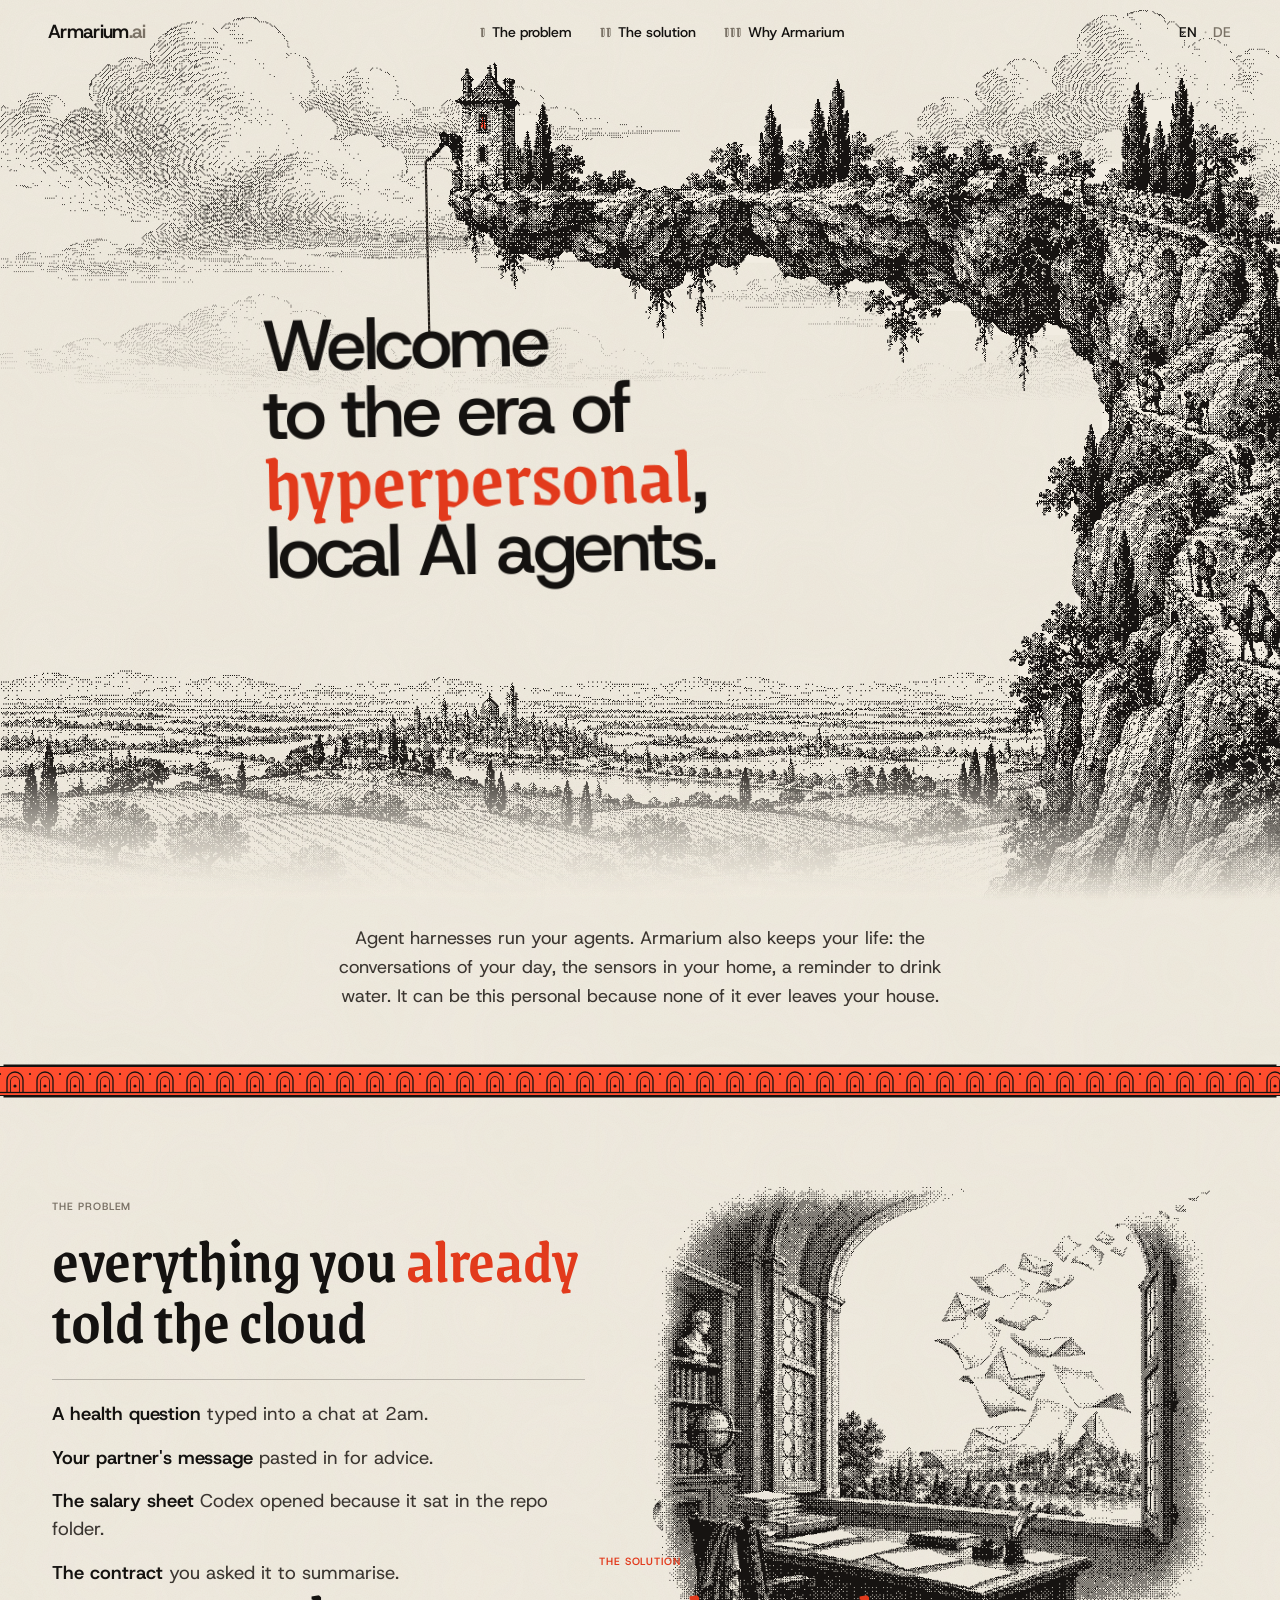
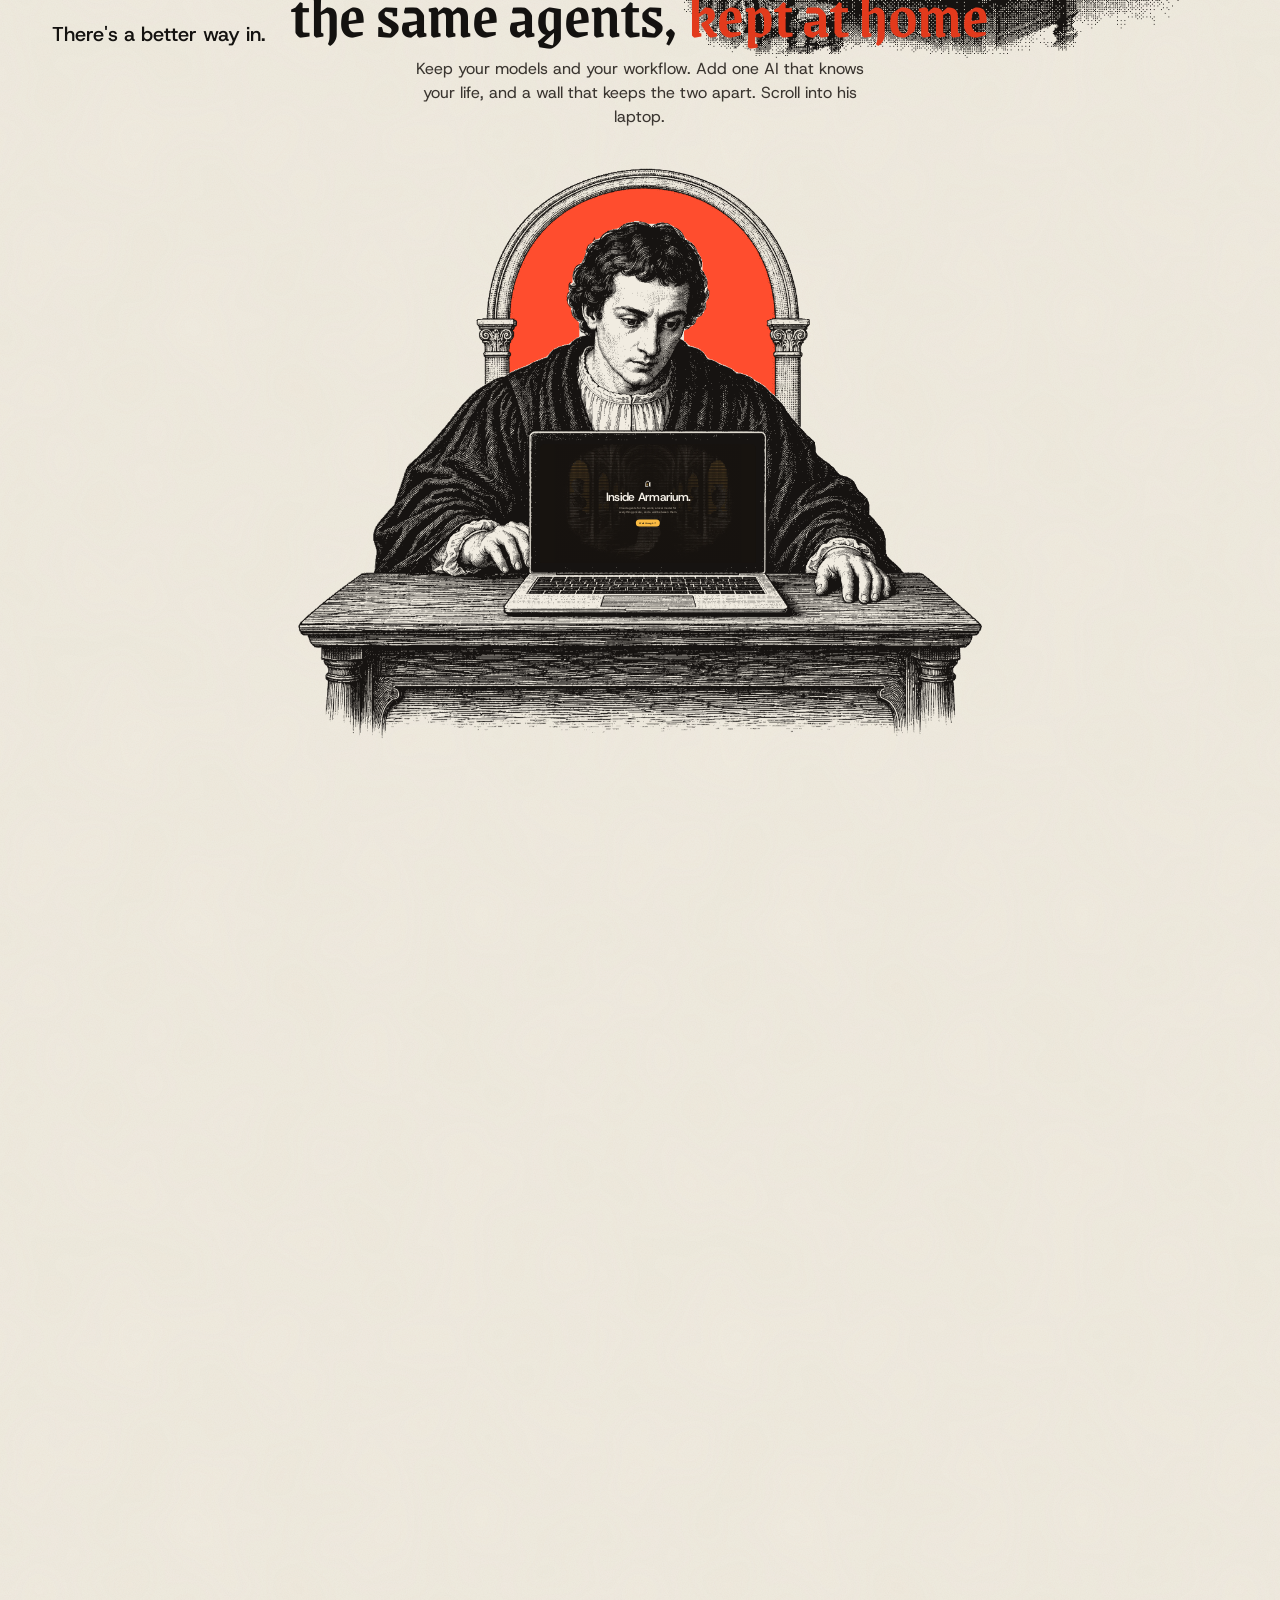
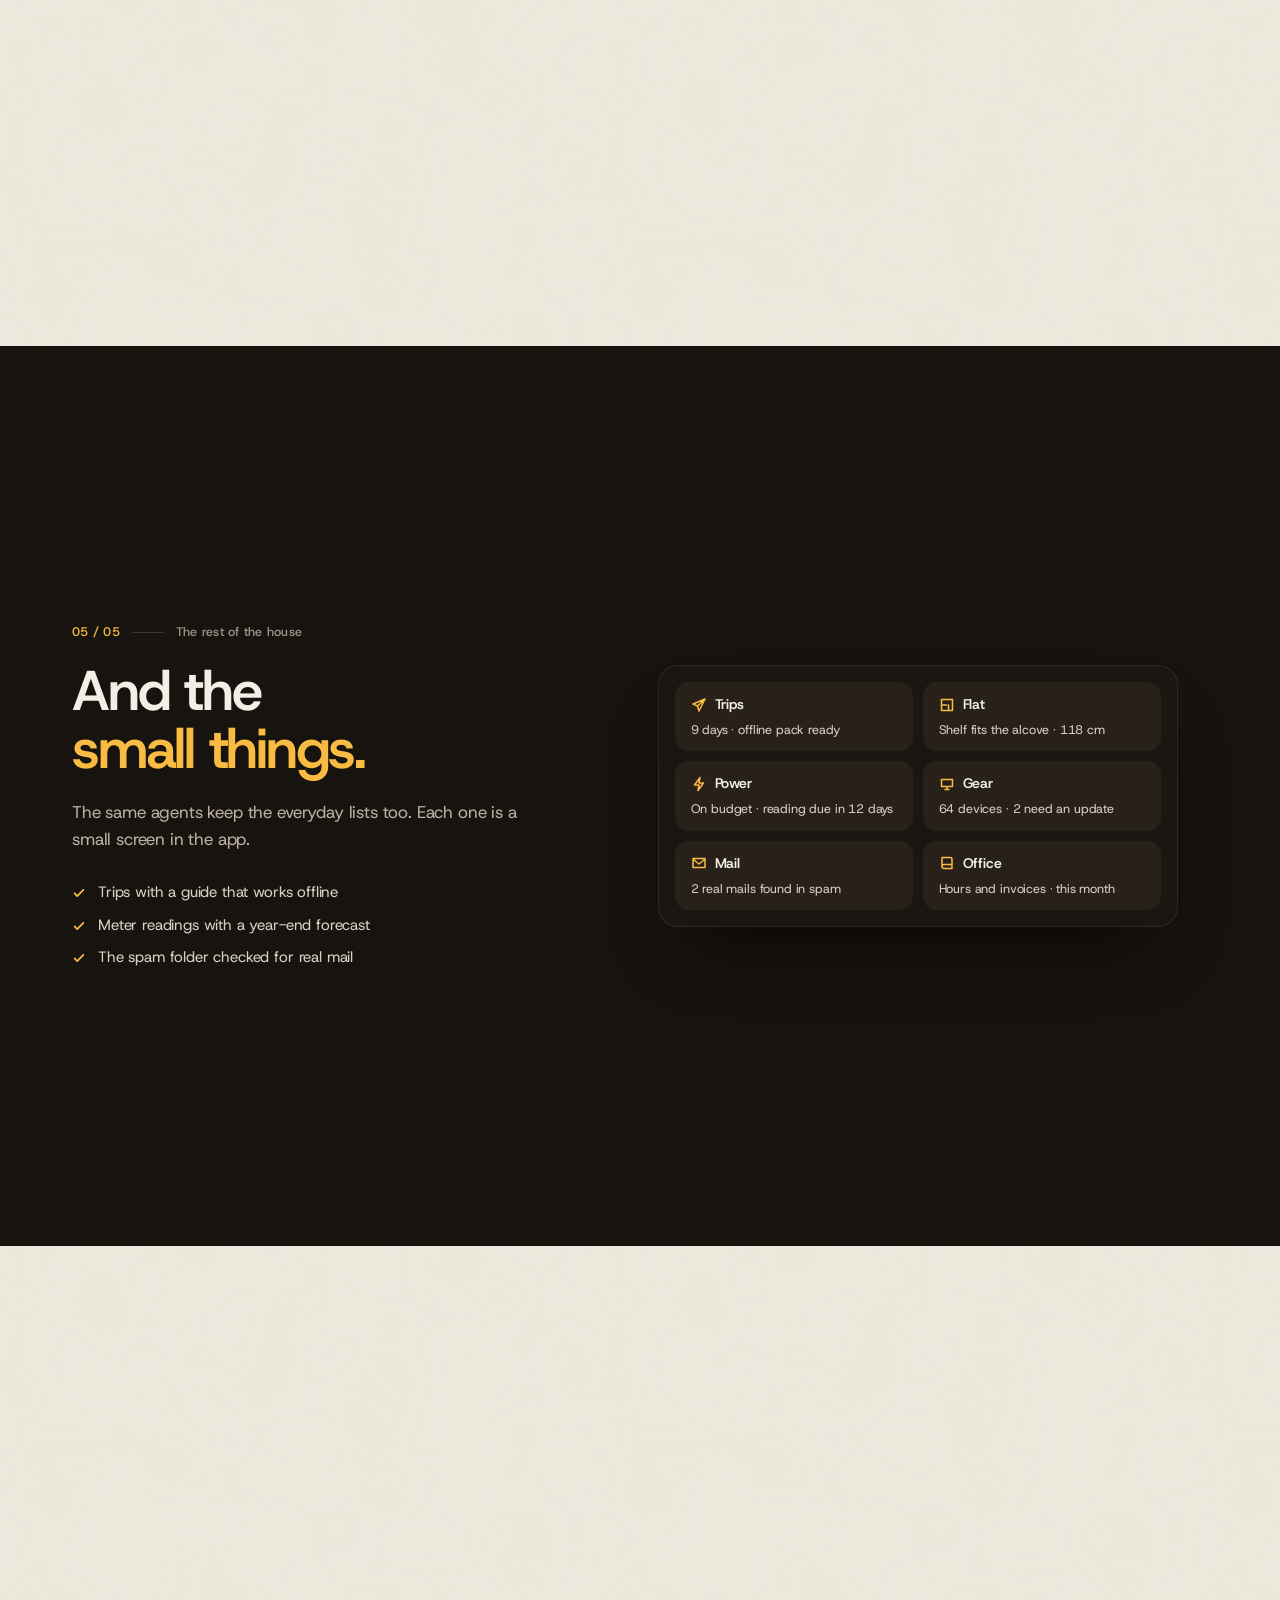
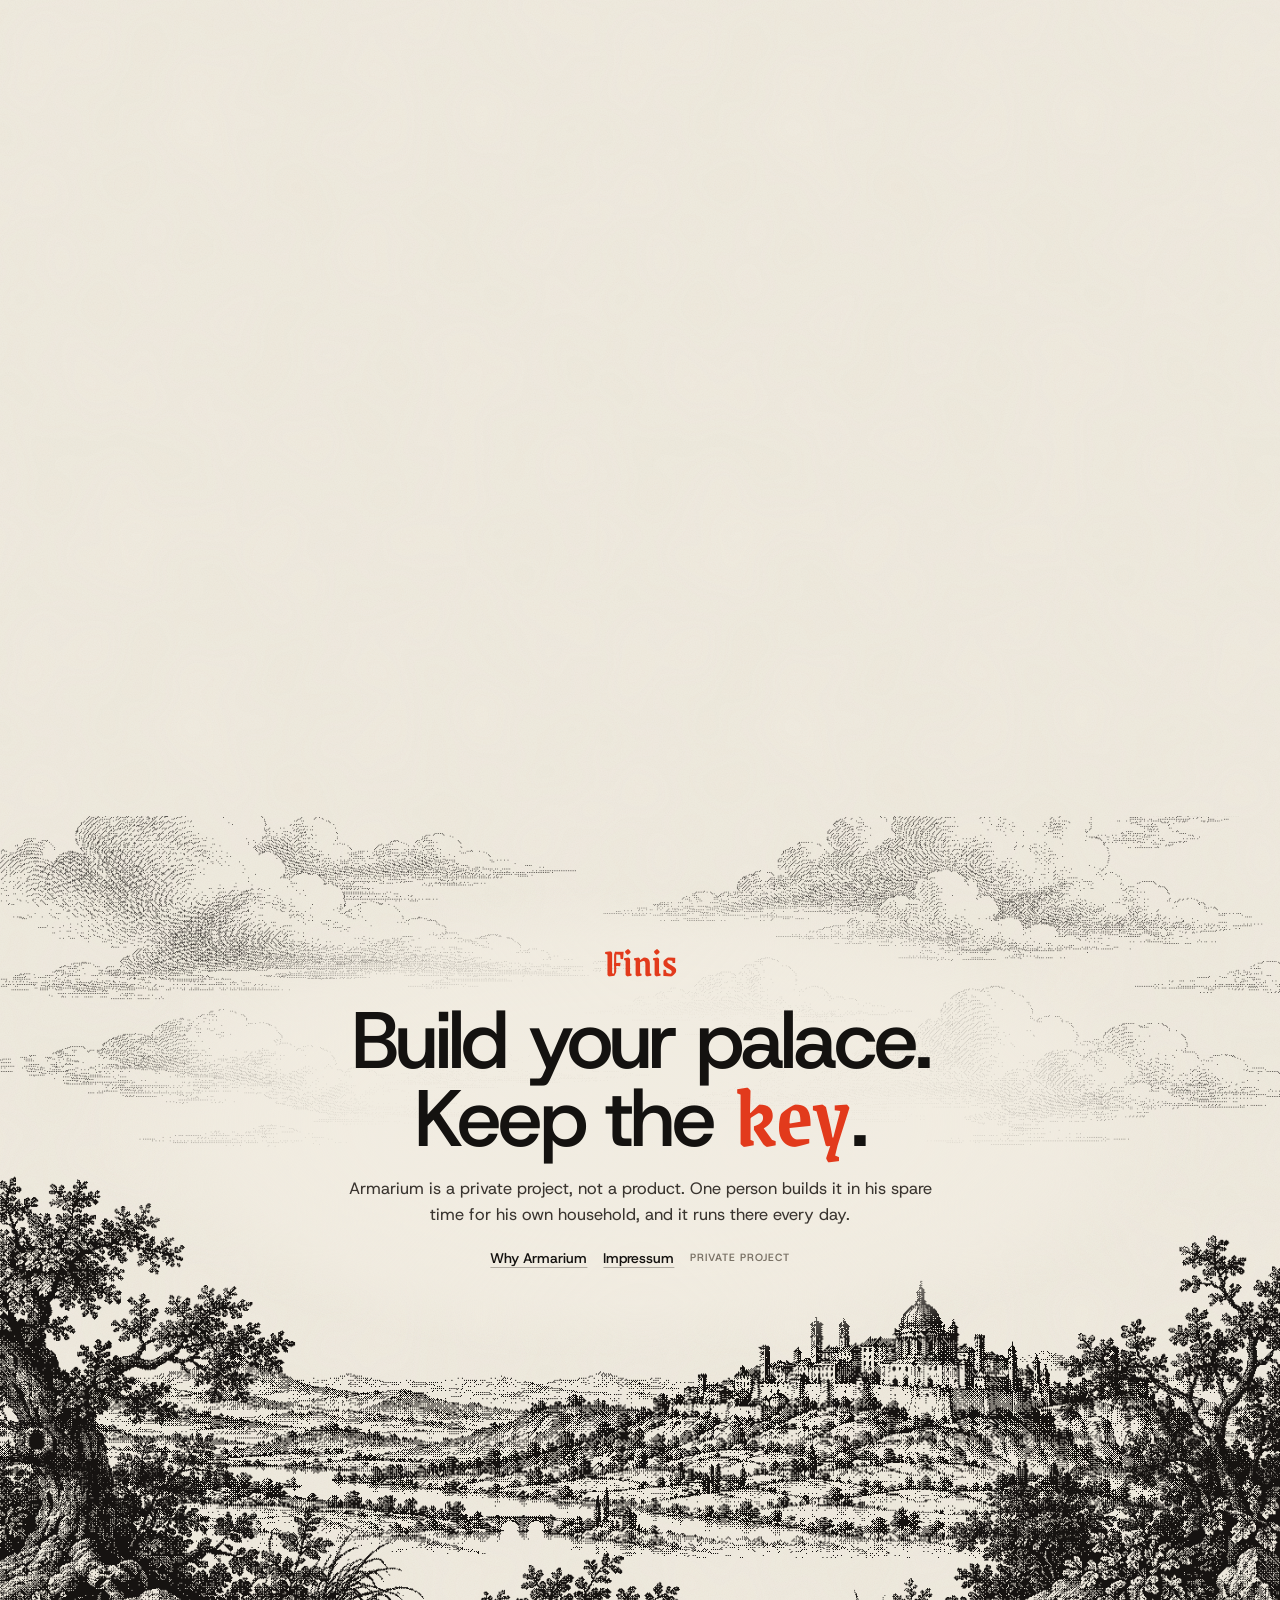
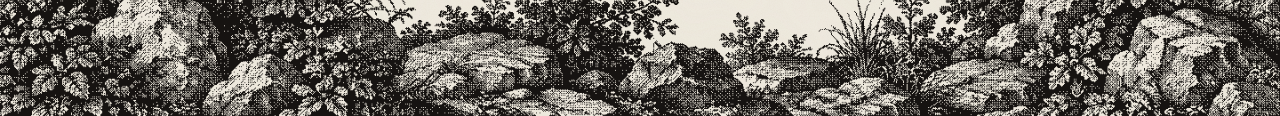
==== commit 90f31941: "v2: deck redrawn to what the app is now (five cards), closing reads as a private project (newflow b7" ====
--- a/v2/index.html
+++ b/v2/index.html
@@ -7,8 +7,8 @@
     <title>Armarium - the memory palace, rebuilt in your house</title>
     <meta name="description" content="A private, local-first AI that remembers your life, runs on your own hardware, and never tells anyone." />
     <link rel="icon" href="data:image/svg+xml,%3Csvg xmlns='http://www.w3.org/2000/svg' viewBox='0 0 32 32'%3E%3Crect width='32' height='32' rx='7' fill='%23141210'/%3E%3Cpath d='M9 26V15a7 7 0 0 1 14 0v11z' fill='%23ff4d2e'/%3E%3C/svg%3E" />
-    <script type="module" crossorigin src="./assets/index-DRUJMSU-.js"></script>
-    <link rel="stylesheet" crossorigin href="./assets/index-DB0_YHbE.css">
+    <script type="module" crossorigin src="./assets/index-CA8dIo4A.js"></script>
+    <link rel="stylesheet" crossorigin href="./assets/index-C2hSPhiF.css">
   </head>
   <body>
     <div id="root"></div>
--- a/v2/assets/index-C2hSPhiF.css
+++ b/v2/assets/index-C2hSPhiF.css
@@ -0,0 +1 @@
+@font-face{font-family:Host Grotesk Variable;font-style:normal;font-display:swap;font-weight:300 800;src:url(./host-grotesk-latin-ext-wght-normal-B8jkyusk.woff2) format("woff2-variations");unicode-range:U+0100-02BA,U+02BD-02C5,U+02C7-02CC,U+02CE-02D7,U+02DD-02FF,U+0304,U+0308,U+0329,U+1D00-1DBF,U+1E00-1E9F,U+1EF2-1EFF,U+2020,U+20A0-20AB,U+20AD-20C0,U+2113,U+2C60-2C7F,U+A720-A7FF}@font-face{font-family:Host Grotesk Variable;font-style:normal;font-display:swap;font-weight:300 800;src:url(./host-grotesk-latin-wght-normal-CBa0fl4q.woff2) format("woff2-variations");unicode-range:U+0000-00FF,U+0131,U+0152-0153,U+02BB-02BC,U+02C6,U+02DA,U+02DC,U+0304,U+0308,U+0329,U+2000-206F,U+20AC,U+2122,U+2191,U+2193,U+2212,U+2215,U+FEFF,U+FFFD}@font-face{font-family:Grenze Gotisch Variable;font-style:normal;font-display:swap;font-weight:100 900;src:url(./grenze-gotisch-vietnamese-wght-normal-DCapxpm9.woff2) format("woff2-variations");unicode-range:U+0102-0103,U+0110-0111,U+0128-0129,U+0168-0169,U+01A0-01A1,U+01AF-01B0,U+0300-0301,U+0303-0304,U+0308-0309,U+0323,U+0329,U+1EA0-1EF9,U+20AB}@font-face{font-family:Grenze Gotisch Variable;font-style:normal;font-display:swap;font-weight:100 900;src:url(./grenze-gotisch-latin-ext-wght-normal-HmOq8Fgg.woff2) format("woff2-variations");unicode-range:U+0100-02BA,U+02BD-02C5,U+02C7-02CC,U+02CE-02D7,U+02DD-02FF,U+0304,U+0308,U+0329,U+1D00-1DBF,U+1E00-1E9F,U+1EF2-1EFF,U+2020,U+20A0-20AB,U+20AD-20C0,U+2113,U+2C60-2C7F,U+A720-A7FF}@font-face{font-family:Grenze Gotisch Variable;font-style:normal;font-display:swap;font-weight:100 900;src:url(./grenze-gotisch-latin-wght-normal-BhUVw2FV.woff2) format("woff2-variations");unicode-range:U+0000-00FF,U+0131,U+0152-0153,U+02BB-02BC,U+02C6,U+02DA,U+02DC,U+0304,U+0308,U+0329,U+2000-206F,U+20AC,U+2122,U+2191,U+2193,U+2212,U+2215,U+FEFF,U+FFFD}@layer properties{@supports (((-webkit-hyphens:none)) and (not (margin-trim:inline))) or ((-moz-orient:inline) and (not (color:rgb(from red r g b)))){*,:before,:after,::backdrop{--tw-translate-x:0;--tw-translate-y:0;--tw-translate-z:0;--tw-scale-x:1;--tw-scale-y:1;--tw-scale-z:1;--tw-rotate-x:initial;--tw-rotate-y:initial;--tw-rotate-z:initial;--tw-skew-x:initial;--tw-skew-y:initial;--tw-pan-x:initial;--tw-pan-y:initial;--tw-pinch-zoom:initial;--tw-scroll-snap-strictness:proximity;--tw-space-y-reverse:0;--tw-border-style:solid;--tw-gradient-position:initial;--tw-gradient-from:#0000;--tw-gradient-via:#0000;--tw-gradient-to:#0000;--tw-gradient-stops:initial;--tw-gradient-via-stops:initial;--tw-gradient-from-position:0%;--tw-gradient-via-position:50%;--tw-gradient-to-position:100%;--tw-leading:initial;--tw-font-weight:initial;--tw-tracking:initial;--tw-ordinal:initial;--tw-slashed-zero:initial;--tw-numeric-figure:initial;--tw-numeric-spacing:initial;--tw-numeric-fraction:initial;--tw-shadow:0 0 #0000;--tw-shadow-color:initial;--tw-shadow-alpha:100%;--tw-inset-shadow:0 0 #0000;--tw-inset-shadow-color:initial;--tw-inset-shadow-alpha:100%;--tw-ring-color:initial;--tw-ring-shadow:0 0 #0000;--tw-inset-ring-color:initial;--tw-inset-ring-shadow:0 0 #0000;--tw-ring-inset:initial;--tw-ring-offset-width:0px;--tw-ring-offset-color:#fff;--tw-ring-offset-shadow:0 0 #0000;--tw-blur:initial;--tw-brightness:initial;--tw-contrast:initial;--tw-grayscale:initial;--tw-hue-rotate:initial;--tw-invert:initial;--tw-opacity:initial;--tw-saturate:initial;--tw-sepia:initial;--tw-drop-shadow:initial;--tw-drop-shadow-color:initial;--tw-drop-shadow-alpha:100%;--tw-drop-shadow-size:initial;--tw-backdrop-blur:initial;--tw-backdrop-brightness:initial;--tw-backdrop-contrast:initial;--tw-backdrop-grayscale:initial;--tw-backdrop-hue-rotate:initial;--tw-backdrop-invert:initial;--tw-backdrop-opacity:initial;--tw-backdrop-saturate:initial;--tw-backdrop-sepia:initial}}}@layer theme{:root,:host{--font-mono:ui-monospace, SFMono-Regular, Menlo, Monaco, Consolas, "Liberation Mono", "Courier New", monospace;--color-white:#fff;--spacing:.25rem;--font-weight-normal:400;--font-weight-medium:500;--font-weight-semibold:600;--blur-sm:8px;--blur-xl:24px;--default-transition-duration:.15s;--default-transition-timing-function:cubic-bezier(.4, 0, .2, 1);--default-font-family:var(--f-body);--default-mono-font-family:var(--font-mono);--color-paper:#f1ece1;--color-ink:#141210;--color-ink-2:#3a3530;--color-mute:#7a7266;--color-line:#14121024;--color-verm:#ff4d2e;--color-verm-deep:#e23a1c;--color-gold:#c79a3a}}@layer base{*,:after,:before,::backdrop{box-sizing:border-box;border:0 solid;margin:0;padding:0}::file-selector-button{box-sizing:border-box;border:0 solid;margin:0;padding:0}html,:host{-webkit-text-size-adjust:100%;tab-size:4;line-height:1.5;font-family:var(--default-font-family,-apple-system, BlinkMacSystemFont, "Segoe UI", Roboto, "Helvetica Neue", "Noto Sans", Arial, sans-serif, "Apple Color Emoji", "Segoe UI Emoji", "Segoe UI Symbol", "Noto Color Emoji");font-feature-settings:var(--default-font-feature-settings,normal);font-variation-settings:var(--default-font-variation-settings,normal);-webkit-tap-highlight-color:transparent}hr{height:0;color:inherit;border-top-width:1px}abbr:where([title]){-webkit-text-decoration:underline dotted;text-decoration:underline dotted}h1,h2,h3,h4,h5,h6{font-size:inherit;font-weight:inherit}a{color:inherit;-webkit-text-decoration:inherit;text-decoration:inherit}b,strong{font-weight:bolder}code,kbd,samp,pre{font-family:var(--default-mono-font-family,ui-monospace, SFMono-Regular, Menlo, Monaco, Consolas, "Liberation Mono", "Courier New", monospace);font-feature-settings:var(--default-mono-font-feature-settings,normal);font-variation-settings:var(--default-mono-font-variation-settings,normal);font-size:1em}small{font-size:80%}sub,sup{vertical-align:baseline;font-size:75%;line-height:0;position:relative}sub{bottom:-.25em}sup{top:-.5em}table{text-indent:0;border-color:inherit;border-collapse:collapse}:-moz-focusring:where(:not(iframe)){outline:auto}progress{vertical-align:baseline}summary{display:list-item}ol,ul,menu{list-style:none}img,svg,video,canvas,audio,iframe,embed,object{vertical-align:middle;display:block}img,video{max-width:100%;height:auto}button,input,select,optgroup,textarea{font:inherit;font-feature-settings:inherit;font-variation-settings:inherit;letter-spacing:inherit;color:inherit;opacity:1;background-color:#0000;border-radius:0}::file-selector-button{font:inherit;font-feature-settings:inherit;font-variation-settings:inherit;letter-spacing:inherit;color:inherit;opacity:1;background-color:#0000;border-radius:0}:where(select:is([multiple],[size])) optgroup{font-weight:bolder}:where(select:is([multiple],[size])) optgroup option{padding-inline-start:20px}::file-selector-button{margin-inline-end:4px}::placeholder{opacity:1}@supports (not ((-webkit-appearance:-apple-pay-button))) or (contain-intrinsic-size:1px){::placeholder{color:currentColor}@supports (color:color-mix(in lab,red,red)){::placeholder{color:color-mix(in oklab,currentcolor 50%,transparent)}}}textarea{resize:vertical}::-webkit-search-decoration{-webkit-appearance:none}::-webkit-date-and-time-value{min-height:1lh;text-align:inherit}::-webkit-datetime-edit{display:inline-flex}::-webkit-datetime-edit-fields-wrapper{padding:0}::-webkit-datetime-edit{padding-block:0}::-webkit-datetime-edit-year-field{padding-block:0}::-webkit-datetime-edit-month-field{padding-block:0}::-webkit-datetime-edit-day-field{padding-block:0}::-webkit-datetime-edit-hour-field{padding-block:0}::-webkit-datetime-edit-minute-field{padding-block:0}::-webkit-datetime-edit-second-field{padding-block:0}::-webkit-datetime-edit-millisecond-field{padding-block:0}::-webkit-datetime-edit-meridiem-field{padding-block:0}::-webkit-calendar-picker-indicator{line-height:1}:-moz-ui-invalid{box-shadow:none}button,input:where([type=button],[type=reset],[type=submit]){appearance:button}::file-selector-button{appearance:button}::-webkit-inner-spin-button{height:auto}::-webkit-outer-spin-button{height:auto}[hidden]:where(:not([hidden=until-found])){display:none!important}}@layer components;@layer utilities{.\@container{container-type:inline-size}.pointer-events-none{pointer-events:none}.visible{visibility:visible}.absolute{position:absolute}.fixed{position:fixed}.relative{position:relative}.static{position:static}.sticky{position:sticky}.inset-0{inset:0}.inset-x-0{inset-inline:0}.inset-y-0{inset-block:0}.-top-14{top:calc(var(--spacing) * -14)}.top-0{top:0}.top-1\/2{top:50%}.top-14{top:calc(var(--spacing) * 14)}.top-\[-2\%\]{top:-2%}.top-\[-7\%\]{top:-7%}.top-\[8\%\]{top:8%}.top-\[13\%\]{top:13%}.top-\[36\%\]{top:36%}.top-\[37\%\]{top:37%}.top-\[46\%\]{top:46%}.top-\[47\%\]{top:47%}.top-\[48\%\]{top:48%}.top-\[max\(15\%\,calc\(100\%-100vw\*1\.62\+8svh\)\)\]{top:max(15%,100% - 162vw + 8svh)}.top-full{top:100%}.right-0{right:0}.right-\[-2\%\]{right:-2%}.bottom-0{bottom:0}.left-0{left:0}.left-1\/2{left:50%}.left-2\.5{left:calc(var(--spacing) * 2.5)}.left-7{left:calc(var(--spacing) * 7)}.left-\[-10\%\]{left:-10%}.isolate{isolation:isolate}.-z-10{z-index:-10}.z-10{z-index:10}.z-40{z-index:40}.z-\[1\]{z-index:1}.z-\[2\]{z-index:2}.z-\[3\]{z-index:3}.z-\[70\]{z-index:70}.z-\[80\]{z-index:80}.container{width:100%}@media(min-width:40rem){.container{max-width:40rem}}@media(min-width:48rem){.container{max-width:48rem}}@media(min-width:64rem){.container{max-width:64rem}}@media(min-width:80rem){.container{max-width:80rem}}@media(min-width:96rem){.container{max-width:96rem}}.m-0{margin:0}.-mx-4{margin-inline:calc(var(--spacing) * -4)}.mx-auto{margin-inline:auto}.mt-1{margin-top:var(--spacing)}.mt-1\.5{margin-top:calc(var(--spacing) * 1.5)}.mt-2{margin-top:calc(var(--spacing) * 2)}.mt-2\.5{margin-top:calc(var(--spacing) * 2.5)}.mt-3{margin-top:calc(var(--spacing) * 3)}.mt-3\.5{margin-top:calc(var(--spacing) * 3.5)}.mt-4{margin-top:calc(var(--spacing) * 4)}.mt-5{margin-top:calc(var(--spacing) * 5)}.mt-6{margin-top:calc(var(--spacing) * 6)}.mt-7{margin-top:calc(var(--spacing) * 7)}.mt-8{margin-top:calc(var(--spacing) * 8)}.mt-10{margin-top:calc(var(--spacing) * 10)}.mt-12{margin-top:calc(var(--spacing) * 12)}.mt-16{margin-top:calc(var(--spacing) * 16)}.mt-20{margin-top:calc(var(--spacing) * 20)}.mt-24{margin-top:calc(var(--spacing) * 24)}.mt-\[5px\]{margin-top:5px}.block{display:block}.flex{display:flex}.grid{display:grid}.hidden{display:none}.inline{display:inline}.inline-flex{display:inline-flex}.table{display:table}.h-1{height:var(--spacing)}.h-2{height:calc(var(--spacing) * 2)}.h-3\.5{height:calc(var(--spacing) * 3.5)}.h-4{height:calc(var(--spacing) * 4)}.h-6{height:calc(var(--spacing) * 6)}.h-9{height:calc(var(--spacing) * 9)}.h-12{height:calc(var(--spacing) * 12)}.h-16{height:calc(var(--spacing) * 16)}.h-32{height:calc(var(--spacing) * 32)}.h-\[2px\]{height:2px}.h-\[9px\]{height:9px}.h-\[18px\]{height:18px}.h-\[26px\]{height:26px}.h-\[48\%\]{height:48%}.h-\[52\%\]{height:52%}.h-\[100svh\]{height:100svh}.h-\[100vh\]{height:100vh}.h-\[118\%\]{height:118%}.h-\[140px\]{height:140px}.h-auto{height:auto}.h-full{height:100%}.h-px{height:1px}.min-h-\[640px\]{min-height:640px}.min-h-\[660px\]{min-height:660px}.min-h-\[720px\]{min-height:720px}.min-h-full{min-height:100%}.w-2{width:calc(var(--spacing) * 2)}.w-3\.5{width:calc(var(--spacing) * 3.5)}.w-3\/5{width:60%}.w-4{width:calc(var(--spacing) * 4)}.w-6{width:calc(var(--spacing) * 6)}.w-8{width:calc(var(--spacing) * 8)}.w-9{width:calc(var(--spacing) * 9)}.w-12{width:calc(var(--spacing) * 12)}.w-\[9px\]{width:9px}.w-\[18\%\]{width:18%}.w-\[18px\]{width:18px}.w-\[26px\]{width:26px}.w-\[118\%\]{width:118%}.w-\[120\%\]{width:120%}.w-\[600\%\]{width:600%}.w-\[min\(1100px\,86\%\)\]{width:min(1100px,86%)}.w-auto{width:auto}.w-full{width:100%}.max-w-\[340px\]{max-width:340px}.max-w-\[360px\]{max-width:360px}.max-w-\[440px\]{max-width:440px}.max-w-\[460px\]{max-width:460px}.max-w-\[520px\]{max-width:520px}.max-w-\[620px\]{max-width:620px}.max-w-\[640px\]{max-width:640px}.max-w-\[680px\]{max-width:680px}.max-w-\[760px\]{max-width:760px}.max-w-\[900px\]{max-width:900px}.max-w-\[1200px\]{max-width:1200px}.max-w-\[1240px\]{max-width:1240px}.max-w-\[1280px\]{max-width:1280px}.max-w-\[1440px\]{max-width:1440px}.max-w-none{max-width:none}.min-w-0{min-width:0}.flex-1{flex:1}.shrink-0{flex-shrink:0}.grow{flex-grow:1}.origin-top-left{transform-origin:0 0}.-translate-x-1\/2{--tw-translate-x: -50% ;translate:var(--tw-translate-x) var(--tw-translate-y)}.-translate-x-full{--tw-translate-x:-100%;translate:var(--tw-translate-x) var(--tw-translate-y)}.-translate-y-1\/2{--tw-translate-y: -50% ;translate:var(--tw-translate-x) var(--tw-translate-y)}.translate-y-\[6\%\]{--tw-translate-y:6%;translate:var(--tw-translate-x) var(--tw-translate-y)}.translate-y-\[9\%\]{--tw-translate-y:9%;translate:var(--tw-translate-x) var(--tw-translate-y)}.-scale-x-100{--tw-scale-x: -100% ;scale:var(--tw-scale-x) var(--tw-scale-y)}.transform{transform:var(--tw-rotate-x,) var(--tw-rotate-y,) var(--tw-rotate-z,) var(--tw-skew-x,) var(--tw-skew-y,)}.cursor-pointer{cursor:pointer}.touch-pan-y{--tw-pan-y:pan-y;touch-action:var(--tw-pan-x,) var(--tw-pan-y,) var(--tw-pinch-zoom,)}.resize{resize:both}.snap-x{scroll-snap-type:x var(--tw-scroll-snap-strictness)}.snap-mandatory{--tw-scroll-snap-strictness:mandatory}.snap-start{scroll-snap-align:start}.snap-always{scroll-snap-stop:always}.scroll-mt-10{scroll-margin-top:calc(var(--spacing) * 10)}.list-none{list-style-type:none}.grid-cols-2{grid-template-columns:repeat(2,minmax(0,1fr))}.flex-col{flex-direction:column}.flex-wrap{flex-wrap:wrap}.place-items-center{place-items:center}.items-baseline{align-items:baseline}.items-center{align-items:center}.justify-between{justify-content:space-between}.justify-center{justify-content:center}.justify-start{justify-content:flex-start}.gap-1{gap:var(--spacing)}.gap-1\.5{gap:calc(var(--spacing) * 1.5)}.gap-2{gap:calc(var(--spacing) * 2)}.gap-2\.5{gap:calc(var(--spacing) * 2.5)}.gap-3{gap:calc(var(--spacing) * 3)}.gap-3\.5{gap:calc(var(--spacing) * 3.5)}.gap-4{gap:calc(var(--spacing) * 4)}.gap-5{gap:calc(var(--spacing) * 5)}.gap-6{gap:calc(var(--spacing) * 6)}.gap-7{gap:calc(var(--spacing) * 7)}.gap-8{gap:calc(var(--spacing) * 8)}.gap-14{gap:calc(var(--spacing) * 14)}:where(.space-y-2>:not(:last-child)){--tw-space-y-reverse:0;margin-block-start:calc(calc(var(--spacing) * 2) * var(--tw-space-y-reverse));margin-block-end:calc(calc(var(--spacing) * 2) * calc(1 - var(--tw-space-y-reverse)))}:where(.space-y-2\.5>:not(:last-child)){--tw-space-y-reverse:0;margin-block-start:calc(calc(var(--spacing) * 2.5) * var(--tw-space-y-reverse));margin-block-end:calc(calc(var(--spacing) * 2.5) * calc(1 - var(--tw-space-y-reverse)))}:where(.space-y-3\.5>:not(:last-child)){--tw-space-y-reverse:0;margin-block-start:calc(calc(var(--spacing) * 3.5) * var(--tw-space-y-reverse));margin-block-end:calc(calc(var(--spacing) * 3.5) * calc(1 - var(--tw-space-y-reverse)))}:where(.space-y-4>:not(:last-child)){--tw-space-y-reverse:0;margin-block-start:calc(calc(var(--spacing) * 4) * var(--tw-space-y-reverse));margin-block-end:calc(calc(var(--spacing) * 4) * calc(1 - var(--tw-space-y-reverse)))}:where(.space-y-8>:not(:last-child)){--tw-space-y-reverse:0;margin-block-start:calc(calc(var(--spacing) * 8) * var(--tw-space-y-reverse));margin-block-end:calc(calc(var(--spacing) * 8) * calc(1 - var(--tw-space-y-reverse)))}:where(.space-y-24>:not(:last-child)){--tw-space-y-reverse:0;margin-block-start:calc(calc(var(--spacing) * 24) * var(--tw-space-y-reverse));margin-block-end:calc(calc(var(--spacing) * 24) * calc(1 - var(--tw-space-y-reverse)))}.gap-x-3{column-gap:calc(var(--spacing) * 3)}.gap-x-4{column-gap:calc(var(--spacing) * 4)}.gap-y-1{row-gap:var(--spacing)}.gap-y-2{row-gap:calc(var(--spacing) * 2)}.truncate{text-overflow:ellipsis;white-space:nowrap;overflow:hidden}.overflow-hidden{overflow:hidden}.overflow-visible{overflow:visible}.overflow-x-auto{overflow-x:auto}.overscroll-contain{overscroll-behavior:contain}.overscroll-x-contain{overscroll-behavior-x:contain}.rounded-\[10px\]{border-radius:10px}.rounded-\[14px\]{border-radius:14px}.rounded-\[20px\]{border-radius:20px}.rounded-full{border-radius:3.40282e38px}.border{border-style:var(--tw-border-style);border-width:1px}.border-t{border-top-style:var(--tw-border-style);border-top-width:1px}.border-b{border-bottom-style:var(--tw-border-style);border-bottom-width:1px}.border-ink\/25{border-color:#14121040}@supports (color:color-mix(in lab,red,red)){.border-ink\/25{border-color:color-mix(in oklab,var(--color-ink) 25%,transparent)}}.border-ink\/80{border-color:#141210cc}@supports (color:color-mix(in lab,red,red)){.border-ink\/80{border-color:color-mix(in oklab,var(--color-ink) 80%,transparent)}}.border-line{border-color:var(--color-line)}.border-white\/15{border-color:#ffffff26}@supports (color:color-mix(in lab,red,red)){.border-white\/15{border-color:color-mix(in oklab,var(--color-white) 15%,transparent)}}.border-white\/\[0\.07\]{border-color:#ffffff12}@supports (color:color-mix(in lab,red,red)){.border-white\/\[0\.07\]{border-color:color-mix(in oklab,var(--color-white) 7%,transparent)}}.border-white\/\[0\.08\]{border-color:#ffffff14}@supports (color:color-mix(in lab,red,red)){.border-white\/\[0\.08\]{border-color:color-mix(in oklab,var(--color-white) 8%,transparent)}}.bg-\[\#1d1813\]\/90{background-color:#1d1813e6}.bg-\[\#17130f\]{background-color:#17130f}.bg-\[\#28211a\]{background-color:#28211a}.bg-\[\#fabb43\]{background-color:#fabb43}.bg-\[\#fabb43\]\/\[0\.13\]{background-color:#fabb4321}.bg-ink{background-color:var(--color-ink)}.bg-paper{background-color:var(--color-paper)}.bg-paper\/80{background-color:#f1ece1cc}@supports (color:color-mix(in lab,red,red)){.bg-paper\/80{background-color:color-mix(in oklab,var(--color-paper) 80%,transparent)}}.bg-verm{background-color:var(--color-verm)}.bg-white\/10{background-color:#ffffff1a}@supports (color:color-mix(in lab,red,red)){.bg-white\/10{background-color:color-mix(in oklab,var(--color-white) 10%,transparent)}}.bg-white\/15{background-color:#ffffff26}@supports (color:color-mix(in lab,red,red)){.bg-white\/15{background-color:color-mix(in oklab,var(--color-white) 15%,transparent)}}.bg-gradient-to-b{--tw-gradient-position:to bottom in oklab;background-image:linear-gradient(var(--tw-gradient-stops))}.bg-gradient-to-r{--tw-gradient-position:to right in oklab;background-image:linear-gradient(var(--tw-gradient-stops))}.bg-\[linear-gradient\(180deg\,rgba\(23\,19\,15\,\.1\)_0\%\,rgba\(23\,19\,15\,\.55\)_14\%\,rgba\(23\,19\,15\,\.92\)_30\%\,\#17130f_42\%\)\]{background-image:linear-gradient(#17130f1a,#17130f8c 14%,#17130feb 30%,#17130f 42%)}.bg-\[radial-gradient\(ellipse_at_center\,rgb\(241_236_225\/0\.95\)_35\%\,rgb\(241_236_225\/0\.7\)_55\%\,transparent_72\%\)\]{background-image:radial-gradient(#f1ece1f2 35%,#f1ece1b3 55%,#0000 72%)}.bg-\[radial-gradient\(ellipse_at_center\,rgb\(241_236_225\/0\.95\)_40\%\,rgb\(241_236_225\/0\.7\)_60\%\,transparent_78\%\)\]{background-image:radial-gradient(#f1ece1f2 40%,#f1ece1b3 60%,#0000 78%)}.bg-\[radial-gradient\(ellipse_at_center\,rgba\(23\,19\,15\,\.92\)_0\%\,rgba\(23\,19\,15\,\.6\)_40\%\,rgba\(23\,19\,15\,\.05\)_100\%\)\]{background-image:radial-gradient(#17130feb,#17130f99 40%,#17130f0d)}.from-paper{--tw-gradient-from:var(--color-paper);--tw-gradient-stops:var(--tw-gradient-via-stops,var(--tw-gradient-position), var(--tw-gradient-from) var(--tw-gradient-from-position), var(--tw-gradient-to) var(--tw-gradient-to-position))}.from-paper\/0{--tw-gradient-from:#0000}@supports (color:color-mix(in lab,red,red)){.from-paper\/0{--tw-gradient-from:color-mix(in oklab, var(--color-paper) 0%, transparent)}}.from-paper\/0{--tw-gradient-stops:var(--tw-gradient-via-stops,var(--tw-gradient-position), var(--tw-gradient-from) var(--tw-gradient-from-position), var(--tw-gradient-to) var(--tw-gradient-to-position))}.to-paper{--tw-gradient-to:var(--color-paper);--tw-gradient-stops:var(--tw-gradient-via-stops,var(--tw-gradient-position), var(--tw-gradient-from) var(--tw-gradient-from-position), var(--tw-gradient-to) var(--tw-gradient-to-position))}.to-paper\/0{--tw-gradient-to:#0000}@supports (color:color-mix(in lab,red,red)){.to-paper\/0{--tw-gradient-to:color-mix(in oklab, var(--color-paper) 0%, transparent)}}.to-paper\/0{--tw-gradient-stops:var(--tw-gradient-via-stops,var(--tw-gradient-position), var(--tw-gradient-from) var(--tw-gradient-from-position), var(--tw-gradient-to) var(--tw-gradient-to-position))}.object-cover{object-fit:cover}.object-bottom{object-position:bottom}.object-right-bottom{object-position:right bottom}.object-top{object-position:top}.p-0{padding:0}.p-4{padding:calc(var(--spacing) * 4)}.px-2{padding-inline:calc(var(--spacing) * 2)}.px-2\.5{padding-inline:calc(var(--spacing) * 2.5)}.px-4{padding-inline:calc(var(--spacing) * 4)}.px-5{padding-inline:calc(var(--spacing) * 5)}.px-6{padding-inline:calc(var(--spacing) * 6)}.px-8{padding-inline:calc(var(--spacing) * 8)}.py-1{padding-block:var(--spacing)}.py-2{padding-block:calc(var(--spacing) * 2)}.py-2\.5{padding-block:calc(var(--spacing) * 2.5)}.py-3{padding-block:calc(var(--spacing) * 3)}.py-3\.5{padding-block:calc(var(--spacing) * 3.5)}.py-4{padding-block:calc(var(--spacing) * 4)}.pt-3{padding-top:calc(var(--spacing) * 3)}.pt-4{padding-top:calc(var(--spacing) * 4)}.pt-5{padding-top:calc(var(--spacing) * 5)}.pt-6{padding-top:calc(var(--spacing) * 6)}.pt-8{padding-top:calc(var(--spacing) * 8)}.pt-10{padding-top:calc(var(--spacing) * 10)}.pt-20{padding-top:calc(var(--spacing) * 20)}.pt-24{padding-top:calc(var(--spacing) * 24)}.pt-28{padding-top:calc(var(--spacing) * 28)}.pt-\[8svh\]{padding-top:8svh}.pr-2{padding-right:calc(var(--spacing) * 2)}.pr-3{padding-right:calc(var(--spacing) * 3)}.pr-3\.5{padding-right:calc(var(--spacing) * 3.5)}.pb-4{padding-bottom:calc(var(--spacing) * 4)}.pb-5{padding-bottom:calc(var(--spacing) * 5)}.pb-10{padding-bottom:calc(var(--spacing) * 10)}.pb-16{padding-bottom:calc(var(--spacing) * 16)}.pl-2{padding-left:calc(var(--spacing) * 2)}.pl-2\.5{padding-left:calc(var(--spacing) * 2.5)}.pl-4{padding-left:calc(var(--spacing) * 4)}.pl-5{padding-left:calc(var(--spacing) * 5)}.text-center{text-align:center}.text-right{text-align:right}.font-\[ui-monospace\,SFMono-Regular\,Menlo\,monospace\]{font-family:ui-monospace,SFMono-Regular,Menlo,monospace}.text-\[12\.5px\]{font-size:12.5px}.text-\[12px\]{font-size:12px}.text-\[13px\]{font-size:13px}.text-\[14\.5px\]{font-size:14.5px}.text-\[14px\]{font-size:14px}.text-\[15\.5px\]{font-size:15.5px}.text-\[15px\]{font-size:15px}.text-\[16\.5px\]{font-size:16.5px}.text-\[16px\]{font-size:16px}.text-\[17px\]{font-size:17px}.text-\[18\.5px\]{font-size:18.5px}.text-\[18px\]{font-size:18px}.text-\[19px\]{font-size:19px}.text-\[20px\]{font-size:20px}.text-\[30px\]{font-size:30px}.text-\[34px\]{font-size:34px}.text-\[44px\]{font-size:44px}.text-\[52px\]{font-size:52px}.text-\[64px\]{font-size:64px}.text-\[clamp\(29px\,8\.9vw\,42px\)\]{font-size:clamp(29px,8.9vw,42px)}.text-\[clamp\(36px\,11\.2vw\,50px\)\]{font-size:clamp(36px,11.2vw,50px)}.leading-\[0\.95\]{--tw-leading:.95;line-height:.95}.leading-\[0\.98\]{--tw-leading:.98;line-height:.98}.leading-\[1\.3\]{--tw-leading:1.3;line-height:1.3}.leading-\[1\.04\]{--tw-leading:1.04;line-height:1.04}.leading-\[1\.5\]{--tw-leading:1.5;line-height:1.5}.leading-\[1\.6\]{--tw-leading:1.6;line-height:1.6}.leading-\[1\.35\]{--tw-leading:1.35;line-height:1.35}.leading-\[1\.45\]{--tw-leading:1.45;line-height:1.45}.leading-\[1\.55\]{--tw-leading:1.55;line-height:1.55}.leading-\[1\.65\]{--tw-leading:1.65;line-height:1.65}.leading-\[1\],.leading-none{--tw-leading:1;line-height:1}.font-medium{--tw-font-weight:var(--font-weight-medium);font-weight:var(--font-weight-medium)}.font-normal{--tw-font-weight:var(--font-weight-normal);font-weight:var(--font-weight-normal)}.font-semibold{--tw-font-weight:var(--font-weight-semibold);font-weight:var(--font-weight-semibold)}.tracking-\[-0\.04em\]{--tw-tracking:-.04em;letter-spacing:-.04em}.tracking-\[-0\.035em\]{--tw-tracking:-.035em;letter-spacing:-.035em}.tracking-\[-0\.045em\]{--tw-tracking:-.045em;letter-spacing:-.045em}.tracking-\[0\.02em\]{--tw-tracking:.02em;letter-spacing:.02em}.tracking-\[0\.04em\]{--tw-tracking:.04em;letter-spacing:.04em}.tracking-\[0\.09em\]{--tw-tracking:.09em;letter-spacing:.09em}.whitespace-nowrap{white-space:nowrap}.text-\[\#9c9083\]{color:#9c9083}.text-\[\#17130f\]{color:#17130f}.text-\[\#b9ae9f\]{color:#b9ae9f}.text-\[\#d9d0c3\]{color:#d9d0c3}.text-\[\#f4efe6\]{color:#f4efe6}.text-\[\#fabb43\]{color:#fabb43}.text-ink{color:var(--color-ink)}.text-ink-2{color:var(--color-ink-2)}.text-mute{color:var(--color-mute)}.text-mute\/60{color:#7a726699}@supports (color:color-mix(in lab,red,red)){.text-mute\/60{color:color-mix(in oklab,var(--color-mute) 60%,transparent)}}.text-paper{color:var(--color-paper)}.text-verm-deep{color:var(--color-verm-deep)}.lowercase{text-transform:lowercase}.uppercase{text-transform:uppercase}.tabular-nums{--tw-numeric-spacing:tabular-nums;font-variant-numeric:var(--tw-ordinal,) var(--tw-slashed-zero,) var(--tw-numeric-figure,) var(--tw-numeric-spacing,) var(--tw-numeric-fraction,)}.underline{text-decoration-line:underline}.decoration-ink\/30{text-decoration-color:#1412104d}@supports (color:color-mix(in lab,red,red)){.decoration-ink\/30{-webkit-text-decoration-color:color-mix(in oklab,var(--color-ink) 30%,transparent);text-decoration-color:color-mix(in oklab,var(--color-ink) 30%,transparent)}}.underline-offset-4{text-underline-offset:4px}.opacity-60{opacity:.6}.opacity-70{opacity:.7}.opacity-80{opacity:.8}.opacity-90{opacity:.9}.shadow-\[0_40px_80px_-40px_rgba\(0\,0\,0\,\.9\)\]{--tw-shadow:0 40px 80px -40px var(--tw-shadow-color,#000000e6);box-shadow:var(--tw-inset-shadow),var(--tw-inset-ring-shadow),var(--tw-ring-offset-shadow),var(--tw-ring-shadow),var(--tw-shadow)}.ring,.ring-1{--tw-ring-shadow:var(--tw-ring-inset,) 0 0 0 calc(1px + var(--tw-ring-offset-width)) var(--tw-ring-color,currentcolor);box-shadow:var(--tw-inset-shadow),var(--tw-inset-ring-shadow),var(--tw-ring-offset-shadow),var(--tw-ring-shadow),var(--tw-shadow)}.ring-ink{--tw-ring-color:var(--color-ink)}.ring-offset-\[1\.5px\]{--tw-ring-offset-width:1.5px;--tw-ring-offset-shadow:var(--tw-ring-inset,) 0 0 0 var(--tw-ring-offset-width) var(--tw-ring-offset-color)}.ring-offset-paper{--tw-ring-offset-color:var(--color-paper)}.blur{--tw-blur:blur(8px);filter:var(--tw-blur,) var(--tw-brightness,) var(--tw-contrast,) var(--tw-grayscale,) var(--tw-hue-rotate,) var(--tw-invert,) var(--tw-saturate,) var(--tw-sepia,) var(--tw-drop-shadow,)}.backdrop-blur-sm{--tw-backdrop-blur:blur(var(--blur-sm));-webkit-backdrop-filter:var(--tw-backdrop-blur,) var(--tw-backdrop-brightness,) var(--tw-backdrop-contrast,) var(--tw-backdrop-grayscale,) var(--tw-backdrop-hue-rotate,) var(--tw-backdrop-invert,) var(--tw-backdrop-opacity,) var(--tw-backdrop-saturate,) var(--tw-backdrop-sepia,);backdrop-filter:var(--tw-backdrop-blur,) var(--tw-backdrop-brightness,) var(--tw-backdrop-contrast,) var(--tw-backdrop-grayscale,) var(--tw-backdrop-hue-rotate,) var(--tw-backdrop-invert,) var(--tw-backdrop-opacity,) var(--tw-backdrop-saturate,) var(--tw-backdrop-sepia,)}.backdrop-blur-xl{--tw-backdrop-blur:blur(var(--blur-xl));-webkit-backdrop-filter:var(--tw-backdrop-blur,) var(--tw-backdrop-brightness,) var(--tw-backdrop-contrast,) var(--tw-backdrop-grayscale,) var(--tw-backdrop-hue-rotate,) var(--tw-backdrop-invert,) var(--tw-backdrop-opacity,) var(--tw-backdrop-saturate,) var(--tw-backdrop-sepia,);backdrop-filter:var(--tw-backdrop-blur,) var(--tw-backdrop-brightness,) var(--tw-backdrop-contrast,) var(--tw-backdrop-grayscale,) var(--tw-backdrop-hue-rotate,) var(--tw-backdrop-invert,) var(--tw-backdrop-opacity,) var(--tw-backdrop-saturate,) var(--tw-backdrop-sepia,)}.transition-colors{transition-property:color,background-color,border-color,outline-color,text-decoration-color,fill,stroke,--tw-gradient-from,--tw-gradient-via,--tw-gradient-to;transition-timing-function:var(--tw-ease,var(--default-transition-timing-function));transition-duration:var(--tw-duration,var(--default-transition-duration))}.transition-transform{transition-property:transform,translate,scale,rotate;transition-timing-function:var(--tw-ease,var(--default-transition-timing-function));transition-duration:var(--tw-duration,var(--default-transition-duration))}.will-change-transform{will-change:transform}.select-none{-webkit-user-select:none;user-select:none}.\[backface-visibility\:hidden\]{backface-visibility:hidden}.\[image-rendering\:pixelated\]{image-rendering:pixelated}@media(hover:hover){.group-hover\:translate-x-0\.5:is(:where(.group):hover *){--tw-translate-x:calc(var(--spacing) * .5);translate:var(--tw-translate-x) var(--tw-translate-y)}.group-hover\:text-verm-deep:is(:where(.group):hover *){color:var(--color-verm-deep)}.hover\:bg-ink:hover{background-color:var(--color-ink)}.hover\:bg-verm-deep:hover{background-color:var(--color-verm-deep)}.hover\:text-paper:hover{color:var(--color-paper)}.hover\:text-verm-deep:hover{color:var(--color-verm-deep)}}@media not all and (min-width:40rem){.max-sm\:\!top-auto{top:auto!important}.max-sm\:\!right-0{right:0!important}.max-sm\:\!right-\[-13\%\]{right:-13%!important}.max-sm\:\!right-\[-19\%\]{right:-19%!important}.max-sm\:\!bottom-0{bottom:0!important}.max-sm\:\!left-auto{left:auto!important}.max-sm\:\!h-\[86\%\]{height:86%!important}.max-sm\:\!h-\[88\%\]{height:88%!important}.max-sm\:\!w-auto{width:auto!important}.max-sm\:\!max-w-none{max-width:none!important}.max-sm\:translate-y-\[7\%\]{--tw-translate-y:7%;translate:var(--tw-translate-x) var(--tw-translate-y)}.max-sm\:translate-y-\[13\%\]{--tw-translate-y:13%;translate:var(--tw-translate-x) var(--tw-translate-y)}}@media(min-width:40rem){.sm\:inset-y-0{inset-block:0}.sm\:top-0{top:0}.sm\:top-\[14\%\]{top:14%}.sm\:order-2{order:2}.sm\:mt-20{margin-top:calc(var(--spacing) * 20)}.sm\:block{display:block}.sm\:grid{display:grid}.sm\:hidden{display:none}.sm\:w-\[46\%\]{width:46%}.sm\:w-\[min\(62\%\,calc\(max\(100svh\,640px\)\*0\.72\)\)\]{width:min(62%,max(100svh,640px)/1.38889)}.sm\:max-w-\[620px\]{max-width:620px}.sm\:translate-x-\[6\%\]{--tw-translate-x:6%;translate:var(--tw-translate-x) var(--tw-translate-y)}.sm\:grid-cols-\[1fr_1\.1fr\]{grid-template-columns:1fr 1.1fr}.sm\:justify-center{justify-content:center}.sm\:gap-14{gap:calc(var(--spacing) * 14)}:where(.sm\:space-y-32>:not(:last-child)){--tw-space-y-reverse:0;margin-block-start:calc(calc(var(--spacing) * 32) * var(--tw-space-y-reverse));margin-block-end:calc(calc(var(--spacing) * 32) * calc(1 - var(--tw-space-y-reverse)))}.sm\:px-8{padding-inline:calc(var(--spacing) * 8)}.sm\:pt-10{padding-top:calc(var(--spacing) * 10)}.sm\:pt-14{padding-top:calc(var(--spacing) * 14)}.sm\:pt-20{padding-top:calc(var(--spacing) * 20)}.sm\:pt-28{padding-top:calc(var(--spacing) * 28)}.sm\:pt-36{padding-top:calc(var(--spacing) * 36)}.sm\:pb-7{padding-bottom:calc(var(--spacing) * 7)}.sm\:pl-8{padding-left:calc(var(--spacing) * 8)}.sm\:text-\[12\.5px\]{font-size:12.5px}.sm\:text-\[15\.5px\]{font-size:15.5px}.sm\:text-\[18\.5px\]{font-size:18.5px}.sm\:text-\[20px\]{font-size:20px}.sm\:text-\[32px\]{font-size:32px}.sm\:text-\[56px\]{font-size:56px}.sm\:text-\[60px\]{font-size:60px}.sm\:text-\[64px\]{font-size:64px}.sm\:text-\[72px\]{font-size:72px}.sm\:text-\[84px\]{font-size:84px}}@media(min-width:48rem){.md\:flex{display:flex}}@media(min-width:64rem){.lg\:grid-cols-2{grid-template-columns:repeat(2,minmax(0,1fr))}.lg\:gap-14{gap:calc(var(--spacing) * 14)}.lg\:px-12{padding-inline:calc(var(--spacing) * 12)}.lg\:px-14{padding-inline:calc(var(--spacing) * 14)}.lg\:pl-14{padding-left:calc(var(--spacing) * 14)}.lg\:text-\[18px\]{font-size:18px}.lg\:text-\[72px\]{font-size:72px}}@media(min-width:80rem){.xl\:text-\[16\.5px\]{font-size:16.5px}.xl\:text-\[40px\]{font-size:40px}.xl\:text-\[80px\]{font-size:80px}}@container not (min-width:1024px){.\@max-\[1024px\]\:inset-x-0{inset-inline:0}.\@max-\[1024px\]\:top-0{top:0}.\@max-\[1024px\]\:w-full{width:100%}.\@max-\[1024px\]\:opacity-90{opacity:.9}}@container not (min-width:640px){.\@max-\[640px\]\:\[zoom\:0\.82\]{zoom:.82}}@container (min-width:640px){.\@min-\[640px\]\:mt-5{margin-top:calc(var(--spacing) * 5)}.\@min-\[640px\]\:block{display:block}.\@min-\[640px\]\:gap-12{gap:calc(var(--spacing) * 12)}.\@min-\[640px\]\:px-8{padding-inline:calc(var(--spacing) * 8)}.\@min-\[640px\]\:text-\[17px\]{font-size:17px}.\@min-\[640px\]\:text-\[19px\]{font-size:19px}.\@min-\[640px\]\:text-\[56px\]{font-size:56px}.\@min-\[640px\]\:text-\[80px\]{font-size:80px}.\@min-\[640px\]\:leading-\[1\.6\]{--tw-leading:1.6;line-height:1.6}}@container (min-width:1024px){.\@min-\[1024px\]\:top-1\/2{top:50%}.\@min-\[1024px\]\:right-\[-6\%\]{right:-6%}.\@min-\[1024px\]\:h-\[112\%\]{height:112%}.\@min-\[1024px\]\:w-auto{width:auto}.\@min-\[1024px\]\:max-w-none{max-width:none}.\@min-\[1024px\]\:-translate-y-1\/2{--tw-translate-y: -50% ;translate:var(--tw-translate-x) var(--tw-translate-y)}.\@min-\[1024px\]\:grid-cols-\[minmax\(0\,0\.9fr\)_minmax\(0\,1\.1fr\)\]{grid-template-columns:minmax(0,.9fr) minmax(0,1.1fr)}.\@min-\[1024px\]\:gap-20{gap:calc(var(--spacing) * 20)}.\@min-\[1024px\]\:bg-\[linear-gradient\(90deg\,\#17130f_18\%\,rgba\(23\,19\,15\,\.35\)_48\%\,rgba\(23\,19\,15\,0\)_100\%\)\]{background-image:linear-gradient(90deg,#17130f 18%,#17130f59 48%,#17130f00)}.\@min-\[1024px\]\:py-28{padding-block:calc(var(--spacing) * 28)}.\@min-\[1024px\]\:opacity-90{opacity:.9}}.\[\&_rect\]\:fill-\[\#fabb43\] rect{fill:#fabb43}@media(min-width:64rem){.lg\:\[\&\>\*\:first-child\]\:order-2>:first-child{order:2}}}:root{--f-body:"Host Grotesk Variable", ui-sans-serif, system-ui, sans-serif;--f-gothic:"Grenze Gotisch Variable", serif;--l-weight:600;--l-track:.09em;--l-size:10.5px}.display{font-family:var(--f-body);letter-spacing:-.045em;text-wrap:balance;font-weight:500;line-height:.95}.gothic{font-family:var(--f-gothic);letter-spacing:-.005em;font-weight:560}.display .gothic{letter-spacing:0;font-size:1.12em;line-height:.8}.initial{float:left;width:1.22em;height:1.22em;font-family:var(--f-gothic);color:var(--color-paper);background:radial-gradient(circle at 50% 50%,#14121047 .9px,transparent 1.4px) 0 0 / 7px 7px,radial-gradient(circle at 50% 50%,#ffd29659 .8px,transparent 1.3px) 3.5px 3.5px / 7px 7px,var(--color-verm);border:1.5px solid var(--color-ink);box-shadow:inset 0 0 0 3px var(--color-verm),inset 0 0 0 4.5px var(--color-gold),3px 3px 0 var(--color-ink);border-radius:2px;place-items:center;margin:.14em .28em 0 0;padding-bottom:.06em;font-size:2.45em;font-weight:640;line-height:1;display:grid}.band{border-block:1.5px solid var(--color-ink);height:30px;box-shadow:0 -5px 0 -3.5px var(--color-ink),0 5px 0 -3.5px var(--color-ink);background:url("data:image/svg+xml,%3Csvg xmlns='http://www.w3.org/2000/svg' width='30' height='27' viewBox='0 0 30 27'%3E%3Cg fill='none' stroke='%23141210' stroke-width='1.3'%3E%3Cpath d='M7 24V12a8 8 0 0 1 16 0v12'/%3E%3Cpath d='M10.5 24V13a4.5 4.5 0 0 1 9 0v11' stroke-width='.8'/%3E%3Cpath d='M0 24.5h30'/%3E%3C/g%3E%3Ccircle cx='15' cy='18' r='1.6' fill='%23141210'/%3E%3Ccircle cx='0' cy='6' r='1.1' fill='%23141210'/%3E%3Ccircle cx='30' cy='6' r='1.1' fill='%23141210'/%3E%3C/svg%3E") 0 1px / 30px 27px repeat-x,var(--color-verm)}.reveal{opacity:0;transition:opacity .9s cubic-bezier(.2,.7,.1,1),transform .9s cubic-bezier(.2,.7,.1,1);transform:translateY(18px)}.seal-ring{transform-origin:64px 64px;animation:80s linear infinite spin}@keyframes spin{to{transform:rotate(360deg)}}.no-reveal .reveal,.reveal.in{opacity:1;transform:none}.label{font-family:var(--f-body);font-size:var(--l-size);font-weight:var(--l-weight);letter-spacing:var(--l-track);text-transform:uppercase;font-variant-numeric:tabular-nums;line-height:1.3}.label-sub{font-family:var(--f-body);font-variant-numeric:tabular-nums;font-size:11px;line-height:1.3}html{background:var(--color-paper);color:var(--color-ink);-webkit-font-smoothing:antialiased;text-rendering:optimizelegibility}body{font-family:var(--f-body);background:var(--color-paper);margin:0;overflow-x:hidden}::selection{background:var(--color-verm);color:#fff}body{background-color:var(--color-paper);background-image:url("data:image/svg+xml,%3Csvg xmlns='http://www.w3.org/2000/svg' width='220' height='220'%3E%3Cfilter id='n'%3E%3CfeTurbulence type='fractalNoise' baseFrequency='.85' numOctaves='3' stitchTiles='stitch'/%3E%3CfeColorMatrix values='0 0 0 0 .35  0 0 0 0 .3  0 0 0 0 .22  0 0 0 .07 0'/%3E%3C/filter%3E%3Crect width='100%25' height='100%25' filter='url(%23n)'/%3E%3C/svg%3E"),url("data:image/svg+xml,%3Csvg xmlns='http://www.w3.org/2000/svg' width='600' height='600'%3E%3Cfilter id='m'%3E%3CfeTurbulence type='fractalNoise' baseFrequency='.012' numOctaves='2'/%3E%3CfeColorMatrix values='0 0 0 0 .5  0 0 0 0 .42  0 0 0 0 .3  0 0 0 .05 0'/%3E%3C/filter%3E%3Crect width='100%25' height='100%25' filter='url(%23m)'/%3E%3C/svg%3E")}.font-ui{letter-spacing:-.01em;-webkit-font-smoothing:antialiased;font-family:-apple-system,BlinkMacSystemFont,SF Pro Text,Helvetica Neue,system-ui,sans-serif}.glow{pointer-events:none;mix-blend-mode:screen;filter:blur(6px);background:radial-gradient(closest-side,#ff96648c,#ff4d2e2e 55%,#0000);border-radius:999px 999px 40% 40%;animation:5.2s step-end infinite flicker;position:absolute;transform:translate(-50%,-50%)}@keyframes flicker{0%{opacity:.35}7%{opacity:.55}9%{opacity:.3}22%{opacity:.5}38%{opacity:.42}41%{opacity:.62}44%{opacity:.38}63%{opacity:.5}79%{opacity:.33}86%{opacity:.58}90%{opacity:.4}}.glow-soft{animation:7s ease-in-out infinite breathe}@keyframes breathe{0%,to{opacity:.25}50%{opacity:.55}}.live-dot{background:var(--accent,var(--color-verm));border-radius:999px;width:7px;height:7px;position:relative}.live-dot:after{content:"";border:1px solid var(--accent,var(--color-verm));border-radius:999px;animation:2.4s cubic-bezier(0,0,.2,1) infinite ping;position:absolute;inset:-4px}@keyframes ping{75%,to{opacity:0;transform:scale(2)}}.caret{vertical-align:-.15em;background:var(--color-verm);width:7px;height:1.05em;margin-left:1px;animation:1s step-end infinite blink;display:inline-block}@keyframes blink{50%{opacity:0}}.rise{animation:.9s cubic-bezier(.2,.7,.1,1) both rise}@keyframes rise{0%{opacity:0;transform:translateY(10px)}to{opacity:1;transform:none}}.ruler{background-image:repeating-linear-gradient(90deg,var(--color-line) 0 1px,transparent 1px 8px);height:8px}@media(prefers-reduced-motion:reduce){.glow,.glow-soft,.live-dot:after,.caret,.rise,.seal-ring{animation:none!important}.reveal{opacity:1;transition:none;transform:none}}.screen{color:#f4efe6;font-family:var(--f-body);letter-spacing:-.01em;background:#17130f}.s-card{background:#211b15;border:1px solid #ffffff12;border-radius:18px;padding:20px}.s-pill{color:#fabb43;background:#fabb4324;border-radius:999px;align-items:center;padding:4px 10px;font-size:12.5px;font-weight:500;display:inline-flex}.s-src{color:#e9e2d6;background:#2a231b;border-radius:12px;align-items:center;gap:10px;padding:10px 12px;font-size:14px;transition:opacity .3s;display:flex}.s-src b{color:#17130f;background:#fabb43;border-radius:6px;place-items:center;width:20px;height:20px;font-size:12px;display:grid}.rec-dot{background:#ff5a3c;border-radius:999px;width:9px;height:9px;animation:1.2s step-end infinite blink}.dither-veil{background-image:radial-gradient(circle,transparent 34%,var(--color-paper) 38%);background-size:12px 12px}.develop{filter:grayscale()contrast(1.35);transition:filter 1.1s;position:relative}.develop:after{content:"";pointer-events:none;background:radial-gradient(circle,transparent 30%,var(--color-paper) 36%) 0 0 / 4px 4px;border-radius:10px;transition:opacity 1.1s;position:absolute;inset:-1px}.develop.in,.no-reveal .develop{filter:none}.develop.in:after,.no-reveal .develop:after{opacity:0}@media(prefers-reduced-motion:reduce){.develop{filter:none}.develop:after{opacity:0}}.callout-label{text-shadow:0 0 2px var(--color-paper),0 0 4px var(--color-paper),0 0 8px var(--color-paper)}.callout-label .label{letter-spacing:.1em}.card-in-r{animation:.22s cubic-bezier(.2,.8,.2,1) both cardr}.card-in-l{animation:.22s cubic-bezier(.2,.8,.2,1) both cardl}@keyframes cardr{0%{opacity:0;translate:28px}to{opacity:1;translate:0}}@keyframes cardl{0%{opacity:0;translate:-28px}to{opacity:1;translate:0}}.term-cursor{vertical-align:-.12em;background:#fabb43;width:.55em;height:1em;margin-left:.15em;animation:1s step-end infinite blink;display:inline-block}.dither-veil-ink{background-image:radial-gradient(circle,#fabb4338 24%,#17130f8c 28%);background-size:var(--cell) var(--cell)}html,body,#root{max-width:100%;overflow-x:clip}.slide-in{animation:.45s cubic-bezier(.2,.7,.1,1) both slidein}@keyframes slidein{0%{opacity:0;transform:translate(24px)}to{opacity:1;transform:none}}@media(prefers-reduced-motion:reduce){.slide-in,.card-in-r,.card-in-l{animation:none}}.wrap-plate{shape-image-threshold:.5;shape-margin:14px;width:60%;height:auto}@media(max-width:639px){.wrap-plate{shape-margin:8px;width:64%}}.no-scrollbar{scrollbar-width:none}.no-scrollbar::-webkit-scrollbar{display:none}.paper-halo{text-shadow:0 0 10px var(--color-paper,#f1ece1),0 0 22px var(--color-paper,#f1ece1),0 0 3px var(--color-paper,#f1ece1)}.grain-over{pointer-events:none;background-image:url("data:image/svg+xml,%3Csvg xmlns='http://www.w3.org/2000/svg' width='220' height='220'%3E%3Cfilter id='n'%3E%3CfeTurbulence type='fractalNoise' baseFrequency='.85' numOctaves='3' stitchTiles='stitch'/%3E%3CfeColorMatrix values='0 0 0 0 .35  0 0 0 0 .3  0 0 0 0 .22  0 0 0 .07 0'/%3E%3C/filter%3E%3Crect width='100%25' height='100%25' filter='url(%23n)'/%3E%3C/svg%3E"),url("data:image/svg+xml,%3Csvg xmlns='http://www.w3.org/2000/svg' width='600' height='600'%3E%3Cfilter id='m'%3E%3CfeTurbulence type='fractalNoise' baseFrequency='.012' numOctaves='2'/%3E%3CfeColorMatrix values='0 0 0 0 .5  0 0 0 0 .42  0 0 0 0 .3  0 0 0 .05 0'/%3E%3C/filter%3E%3Crect width='100%25' height='100%25' filter='url(%23m)'/%3E%3C/svg%3E");position:absolute;inset:0}.diorama-mask{-webkit-mask-image:linear-gradient(#000 calc(100% - 170px),#0000);mask-image:linear-gradient(#000 calc(100% - 170px),#0000)}@media(min-width:640px){.diorama-mask{-webkit-mask-image:linear-gradient(90deg,#0000 0,#000 22%),linear-gradient(#000 calc(100% - 170px),#0000);mask-image:linear-gradient(90deg,#0000 0,#000 22%),linear-gradient(#000 calc(100% - 170px),#0000);-webkit-mask-composite:source-in;mask-composite:intersect}}@supports (animation-timeline:scroll()){@media(prefers-reduced-motion:no-preference){.diorama-layer{animation:linear both diorama-drift;animation-timeline:scroll(root);animation-range:0 120vh}}}@keyframes diorama-drift{0%{transform:translate(0)}to{transform:translate3d(0,calc(var(--k) * 120vh),0)}}@media(prefers-reduced-motion:no-preference){.sky-drift{will-change:transform;backface-visibility:hidden;animation:70s ease-in-out infinite alternate sky-drift}}@keyframes sky-drift{0%{transform:translate(0)}to{transform:translate(-15.25%)}}@media(prefers-reduced-motion:no-preference){.flyer{animation:20s linear infinite both fly-across}.flyer-rtl{animation:26s linear infinite both fly-across-rtl}.flyer-diag{animation:22s linear infinite both fly-diag}.flyer-bob{animation:3.2s ease-in-out infinite alternate fly-bob}.flyer-flap{animation:.95s steps(6,end) infinite fly-flap}}.flyer{transform:translate(-30vw)}.flyer-diag{transform:translate(-12vw)}@keyframes fly-diag{0%{transform:translate(-12vw)}60%{transform:translate(104vw,-44vh)}to{transform:translate(104vw,-44vh)}}@keyframes fly-across{0%{transform:translate(-30vw)}55%{transform:translate(115vw,-26px)}to{transform:translate(115vw,-26px)}}@keyframes fly-bob{0%{transform:translateY(-5px)}to{transform:translateY(6px)}}@keyframes fly-flap{to{transform:translate(-100%)}}.sign-rod{background:repeating-linear-gradient(90deg,#1613118c 0 1px,#0000 1px 4px),linear-gradient(#5b4c3c,#2a221b 55%,#16120e);box-shadow:0 1px #16131159}.sign-paper{background:linear-gradient(#ffffff59,#0000 30%),#f6f0e2;border:1px solid #1c18148c;border-radius:2px;box-shadow:inset 0 0 0 4px #f6f0e2,inset 0 0 0 5px #1c181459,3px 5px #1c18141f}.flyer-rtl{transform:translate(115vw)}@keyframes fly-across-rtl{0%{transform:translate(95vw)}50%{transform:translate(-30vw,34px)}to{transform:translate(-30vw,34px)}}.layer-fade{-webkit-mask-image:linear-gradient(#000 calc(100% - 140px),#0000);mask-image:linear-gradient(#000 calc(100% - 140px),#0000)}@supports (animation-timeline:scroll()){@media(prefers-reduced-motion:no-preference){.rise-with-ridge{animation:linear both rise-with-ridge;animation-timeline:scroll(root);animation-range:0 70vh}.rise-with-ridge-block{margin-bottom:-21vh}}}@keyframes rise-with-ridge{0%{transform:translate(0)}to{transform:translateY(-21vh)}}.layer-fade-wide{-webkit-mask-image:linear-gradient(#000 calc(100% - 140px),#0000),linear-gradient(270deg,#0000 0,#000 60px);mask-image:linear-gradient(#000 calc(100% - 140px),#0000),linear-gradient(270deg,#0000 0,#000 60px);-webkit-mask-composite:source-in;mask-composite:intersect}.wide-sign{left:max(24px,100% - 1.0425*max(100svh,640px) - 46.62px)}@media(min-width:1024px){.wide-sign{left:max(32px,100% - 1.0425*max(100svh,640px) - 88.62px)}}@supports (animation-timeline:view()){@media(prefers-reduced-motion:no-preference){.problem-plate{view-timeline:--plate block}.letters-fly{transform-origin:10% 85%;animation:linear both letters-fly;animation-timeline:--plate;animation-range:entry 20% exit 60%}.room-drift{animation:linear both room-drift;animation-timeline:--plate;animation-range:cover}.finis-layer{animation:linear both finis-rise;animation-timeline:--finis;animation-range:entry}.finis-frame{view-timeline:--finis block}}}@keyframes letters-fly{0%{opacity:.4;transform:translate(27%,-18%)scale(.6)}35%{opacity:1}to{opacity:1;transform:translate(36%,-58%)scale(.85)}}@keyframes room-drift{0%{transform:translateY(4%)}to{transform:translateY(-4%)}}@keyframes finis-rise{0%{transform:translate3d(0,calc(var(--d) * 1%),0)}to{transform:translate(0)}}@supports (animation-timeline:view()){@media(prefers-reduced-motion:no-preference){.gate-in{view-timeline:--gate-in block}.gate-out{view-timeline:--gate-out block}.gate-in .arch-drift{animation:linear both arch-in;animation-timeline:--gate-in;animation-range:entry}.gate-out .arch-drift{animation:linear both arch-out;animation-timeline:--gate-out;animation-range:exit}}}@keyframes arch-in{0%{transform:translateY(6%)}to{transform:translate(0)}}@keyframes arch-out{0%{transform:translate(0)}to{transform:translateY(-6%)}}.sky-band{-webkit-mask-image:linear-gradient(#000 55%,#0000 100%);mask-image:linear-gradient(#000 55%,#0000)}@property --tw-translate-x{syntax:"*";inherits:false;initial-value:0}@property --tw-translate-y{syntax:"*";inherits:false;initial-value:0}@property --tw-translate-z{syntax:"*";inherits:false;initial-value:0}@property --tw-scale-x{syntax:"*";inherits:false;initial-value:1}@property --tw-scale-y{syntax:"*";inherits:false;initial-value:1}@property --tw-scale-z{syntax:"*";inherits:false;initial-value:1}@property --tw-rotate-x{syntax:"*";inherits:false}@property --tw-rotate-y{syntax:"*";inherits:false}@property --tw-rotate-z{syntax:"*";inherits:false}@property --tw-skew-x{syntax:"*";inherits:false}@property --tw-skew-y{syntax:"*";inherits:false}@property --tw-pan-x{syntax:"*";inherits:false}@property --tw-pan-y{syntax:"*";inherits:false}@property --tw-pinch-zoom{syntax:"*";inherits:false}@property --tw-scroll-snap-strictness{syntax:"*";inherits:false;initial-value:proximity}@property --tw-space-y-reverse{syntax:"*";inherits:false;initial-value:0}@property --tw-border-style{syntax:"*";inherits:false;initial-value:solid}@property --tw-gradient-position{syntax:"*";inherits:false}@property --tw-gradient-from{syntax:"<color>";inherits:false;initial-value:#0000}@property --tw-gradient-via{syntax:"<color>";inherits:false;initial-value:#0000}@property --tw-gradient-to{syntax:"<color>";inherits:false;initial-value:#0000}@property --tw-gradient-stops{syntax:"*";inherits:false}@property --tw-gradient-via-stops{syntax:"*";inherits:false}@property --tw-gradient-from-position{syntax:"<length-percentage>";inherits:false;initial-value:0%}@property --tw-gradient-via-position{syntax:"<length-percentage>";inherits:false;initial-value:50%}@property --tw-gradient-to-position{syntax:"<length-percentage>";inherits:false;initial-value:100%}@property --tw-leading{syntax:"*";inherits:false}@property --tw-font-weight{syntax:"*";inherits:false}@property --tw-tracking{syntax:"*";inherits:false}@property --tw-ordinal{syntax:"*";inherits:false}@property --tw-slashed-zero{syntax:"*";inherits:false}@property --tw-numeric-figure{syntax:"*";inherits:false}@property --tw-numeric-spacing{syntax:"*";inherits:false}@property --tw-numeric-fraction{syntax:"*";inherits:false}@property --tw-shadow{syntax:"*";inherits:false;initial-value:0 0 #0000}@property --tw-shadow-color{syntax:"*";inherits:false}@property --tw-shadow-alpha{syntax:"<percentage>";inherits:false;initial-value:100%}@property --tw-inset-shadow{syntax:"*";inherits:false;initial-value:0 0 #0000}@property --tw-inset-shadow-color{syntax:"*";inherits:false}@property --tw-inset-shadow-alpha{syntax:"<percentage>";inherits:false;initial-value:100%}@property --tw-ring-color{syntax:"*";inherits:false}@property --tw-ring-shadow{syntax:"*";inherits:false;initial-value:0 0 #0000}@property --tw-inset-ring-color{syntax:"*";inherits:false}@property --tw-inset-ring-shadow{syntax:"*";inherits:false;initial-value:0 0 #0000}@property --tw-ring-inset{syntax:"*";inherits:false}@property --tw-ring-offset-width{syntax:"<length>";inherits:false;initial-value:0}@property --tw-ring-offset-color{syntax:"*";inherits:false;initial-value:#fff}@property --tw-ring-offset-shadow{syntax:"*";inherits:false;initial-value:0 0 #0000}@property --tw-blur{syntax:"*";inherits:false}@property --tw-brightness{syntax:"*";inherits:false}@property --tw-contrast{syntax:"*";inherits:false}@property --tw-grayscale{syntax:"*";inherits:false}@property --tw-hue-rotate{syntax:"*";inherits:false}@property --tw-invert{syntax:"*";inherits:false}@property --tw-opacity{syntax:"*";inherits:false}@property --tw-saturate{syntax:"*";inherits:false}@property --tw-sepia{syntax:"*";inherits:false}@property --tw-drop-shadow{syntax:"*";inherits:false}@property --tw-drop-shadow-color{syntax:"*";inherits:false}@property --tw-drop-shadow-alpha{syntax:"<percentage>";inherits:false;initial-value:100%}@property --tw-drop-shadow-size{syntax:"*";inherits:false}@property --tw-backdrop-blur{syntax:"*";inherits:false}@property --tw-backdrop-brightness{syntax:"*";inherits:false}@property --tw-backdrop-contrast{syntax:"*";inherits:false}@property --tw-backdrop-grayscale{syntax:"*";inherits:false}@property --tw-backdrop-hue-rotate{syntax:"*";inherits:false}@property --tw-backdrop-invert{syntax:"*";inherits:false}@property --tw-backdrop-opacity{syntax:"*";inherits:false}@property --tw-backdrop-saturate{syntax:"*";inherits:false}@property --tw-backdrop-sepia{syntax:"*";inherits:false}
